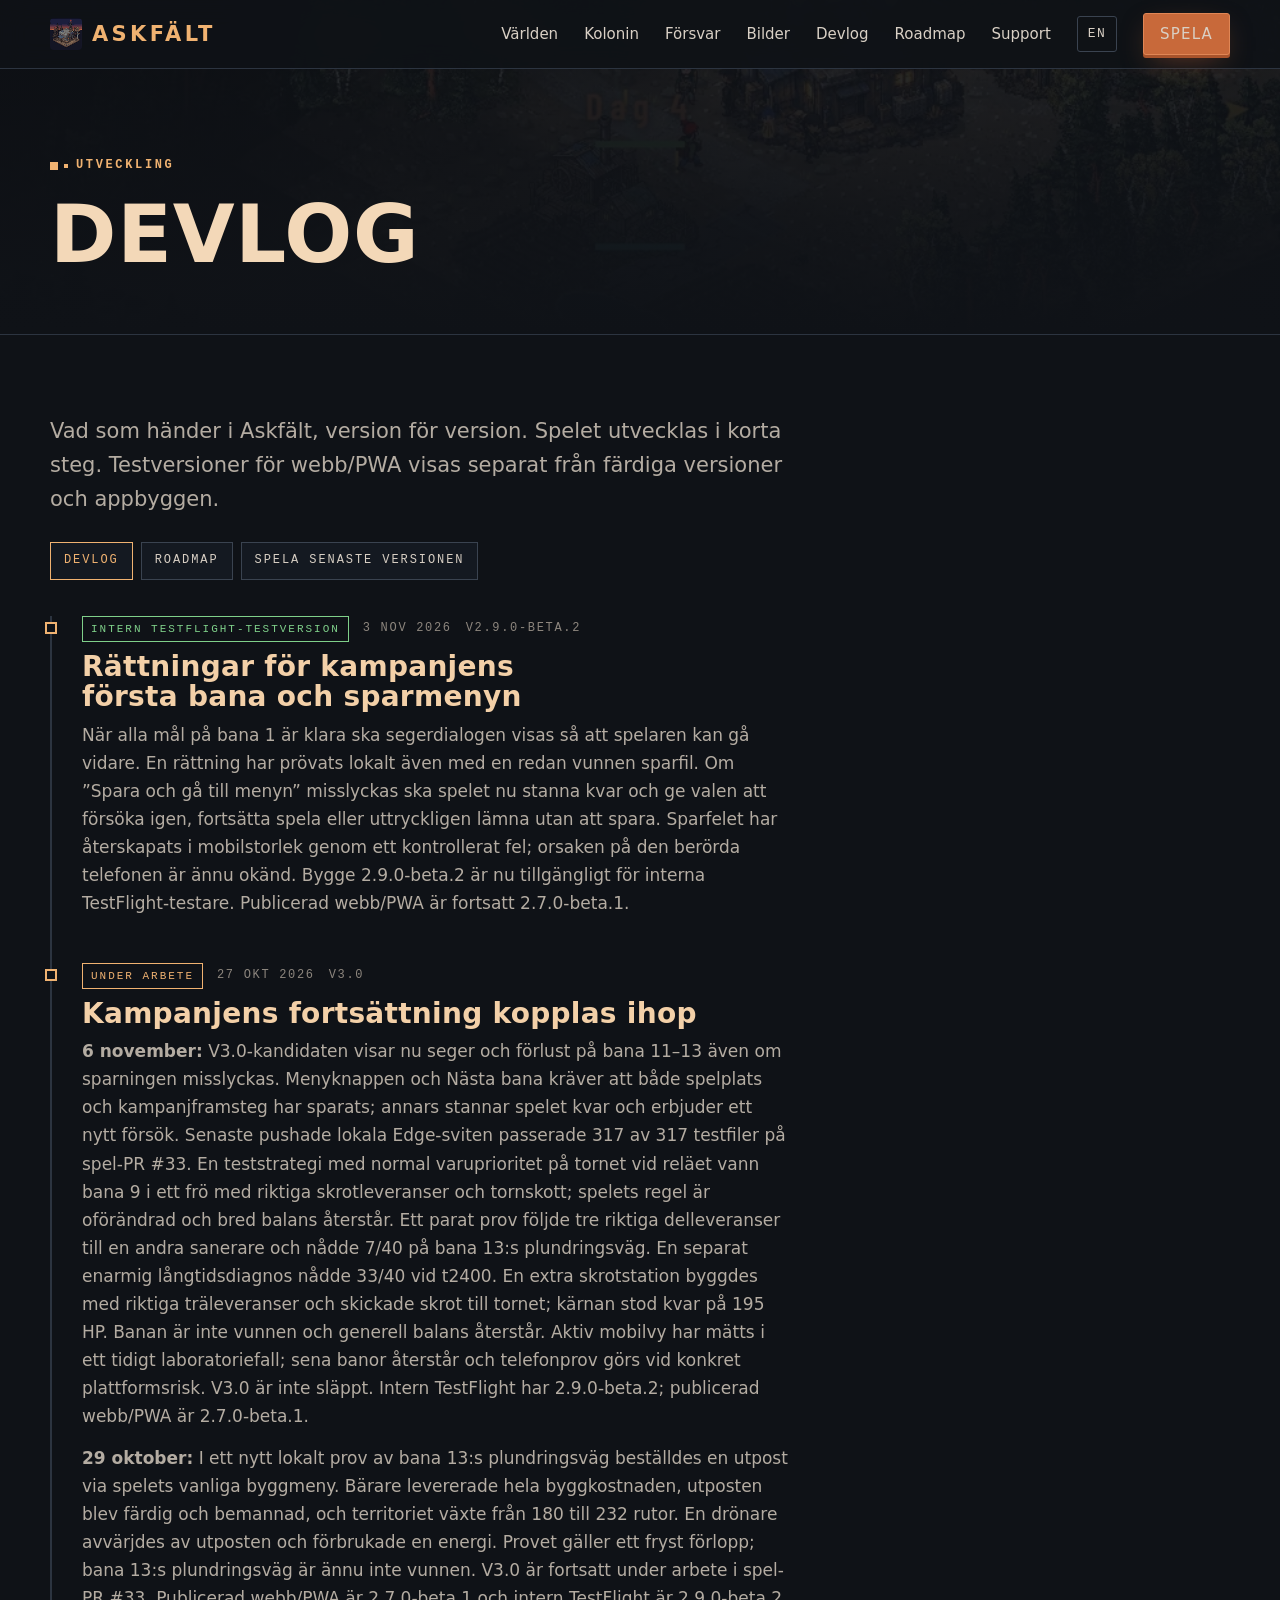
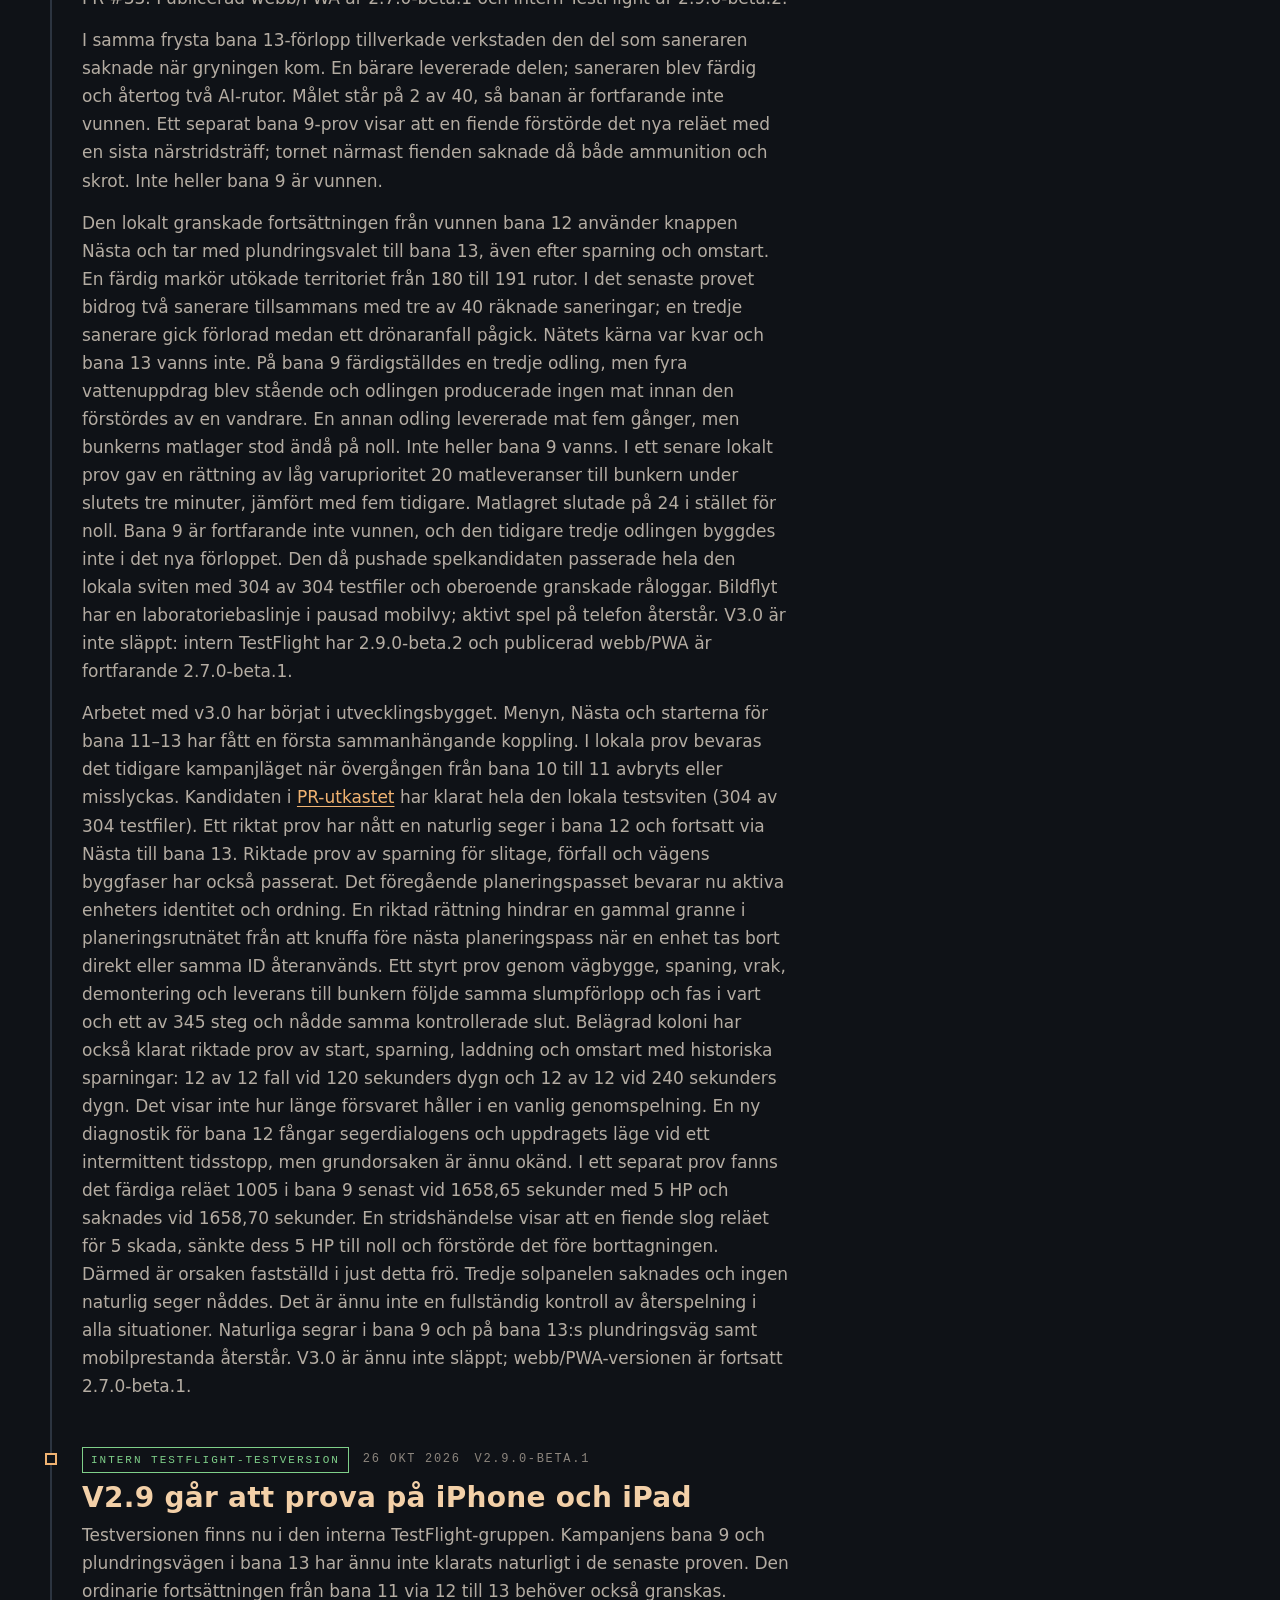
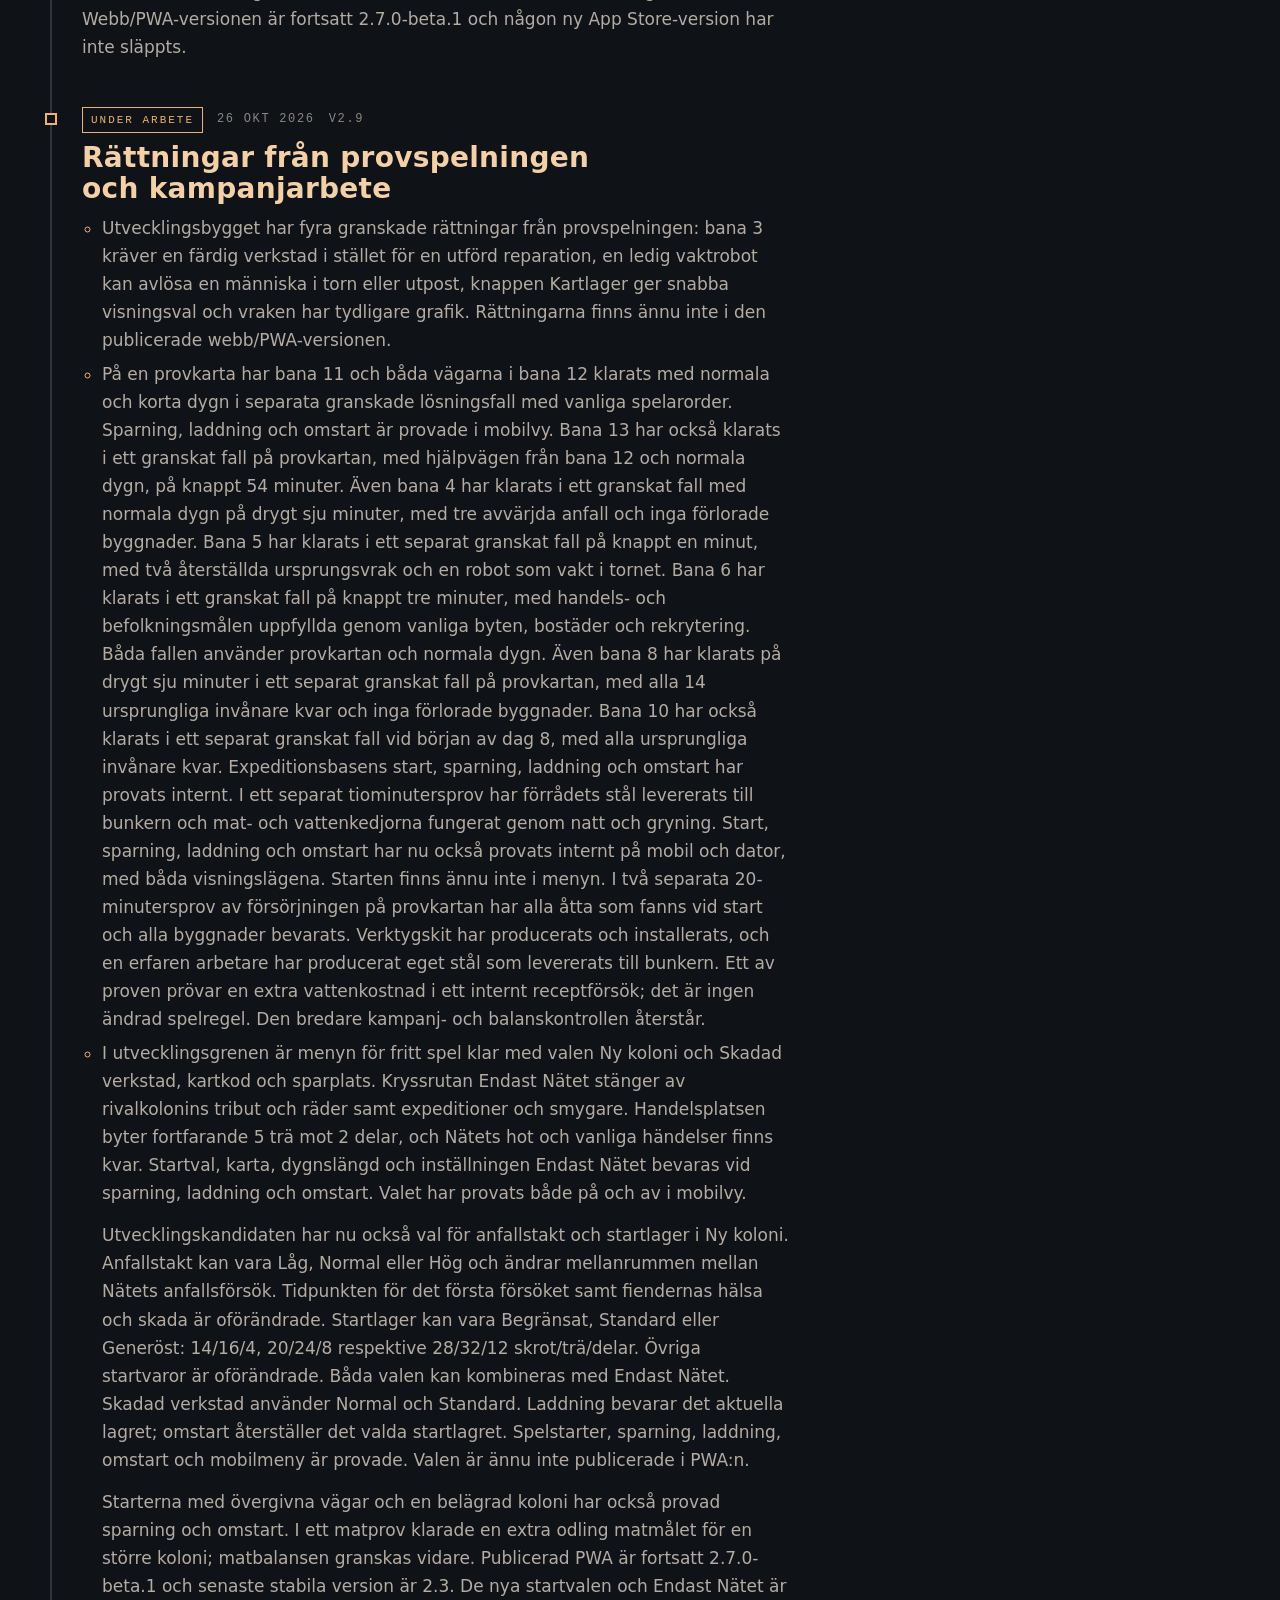
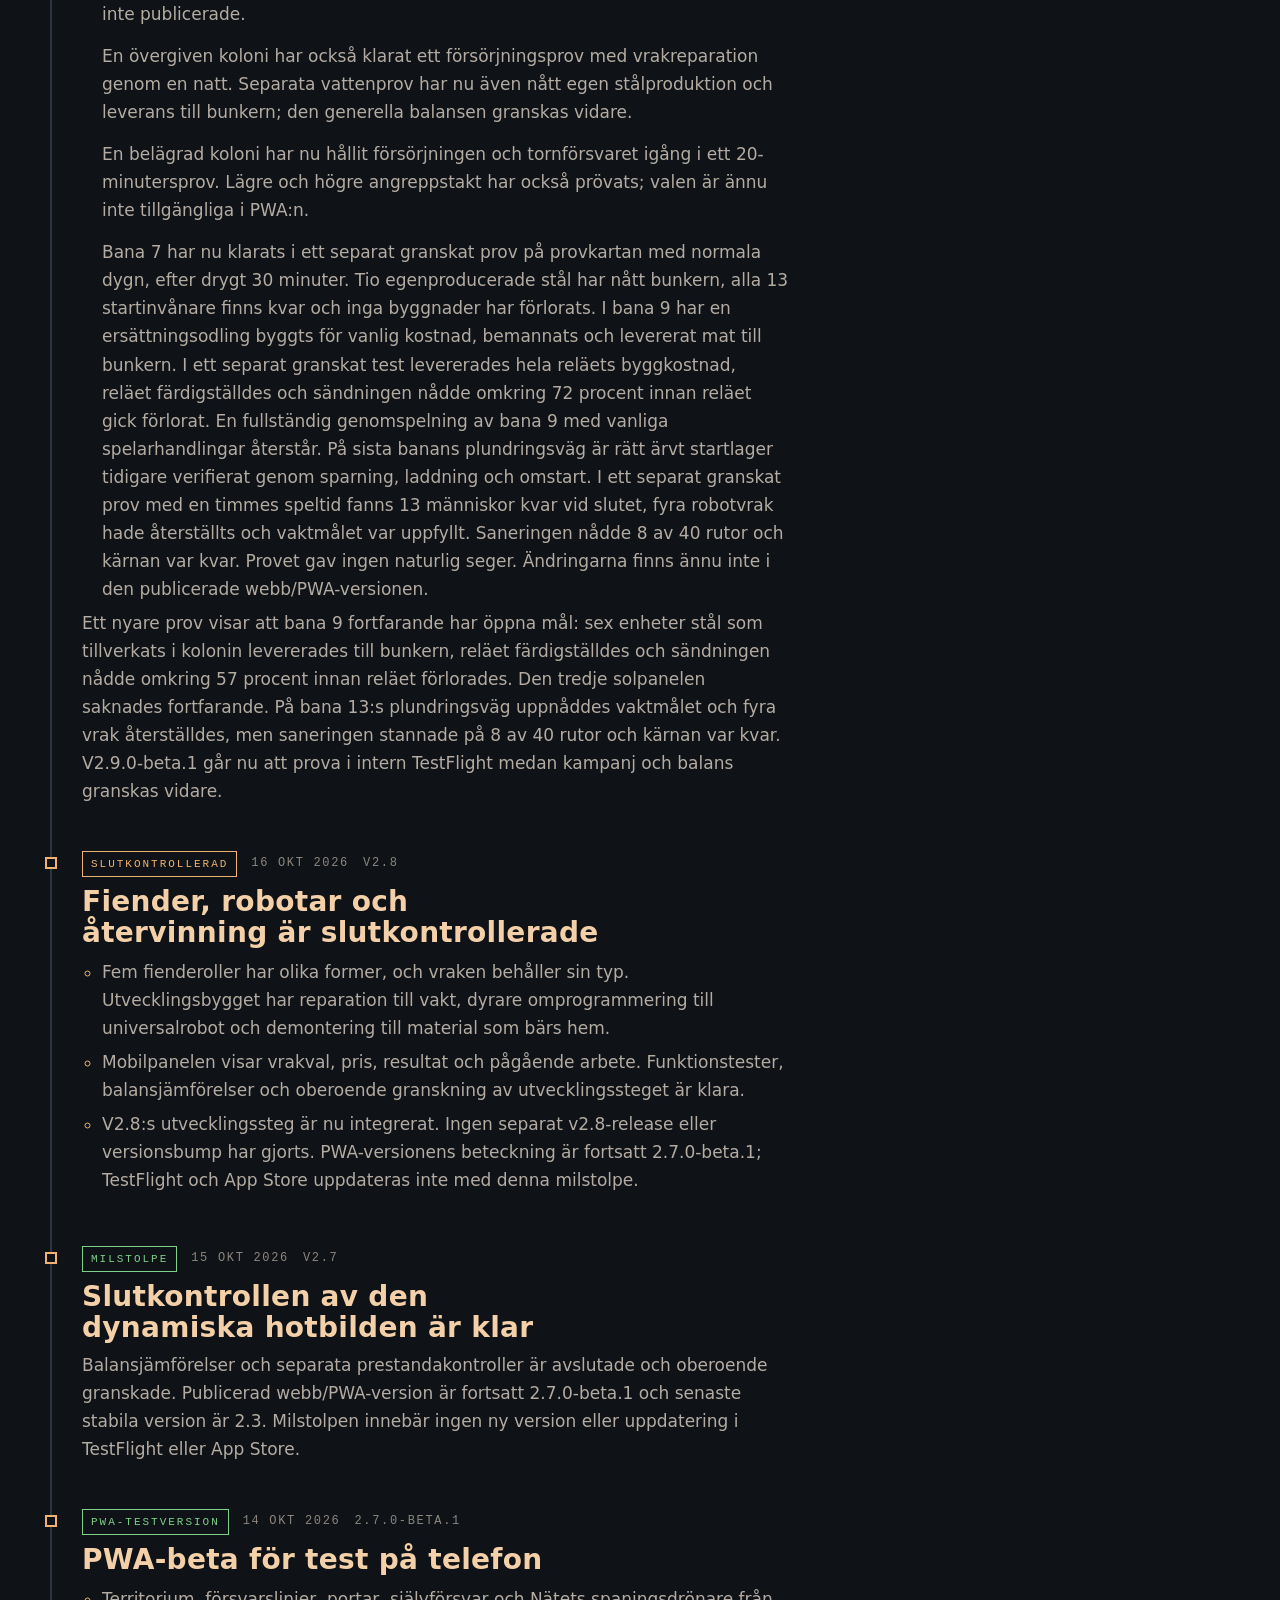
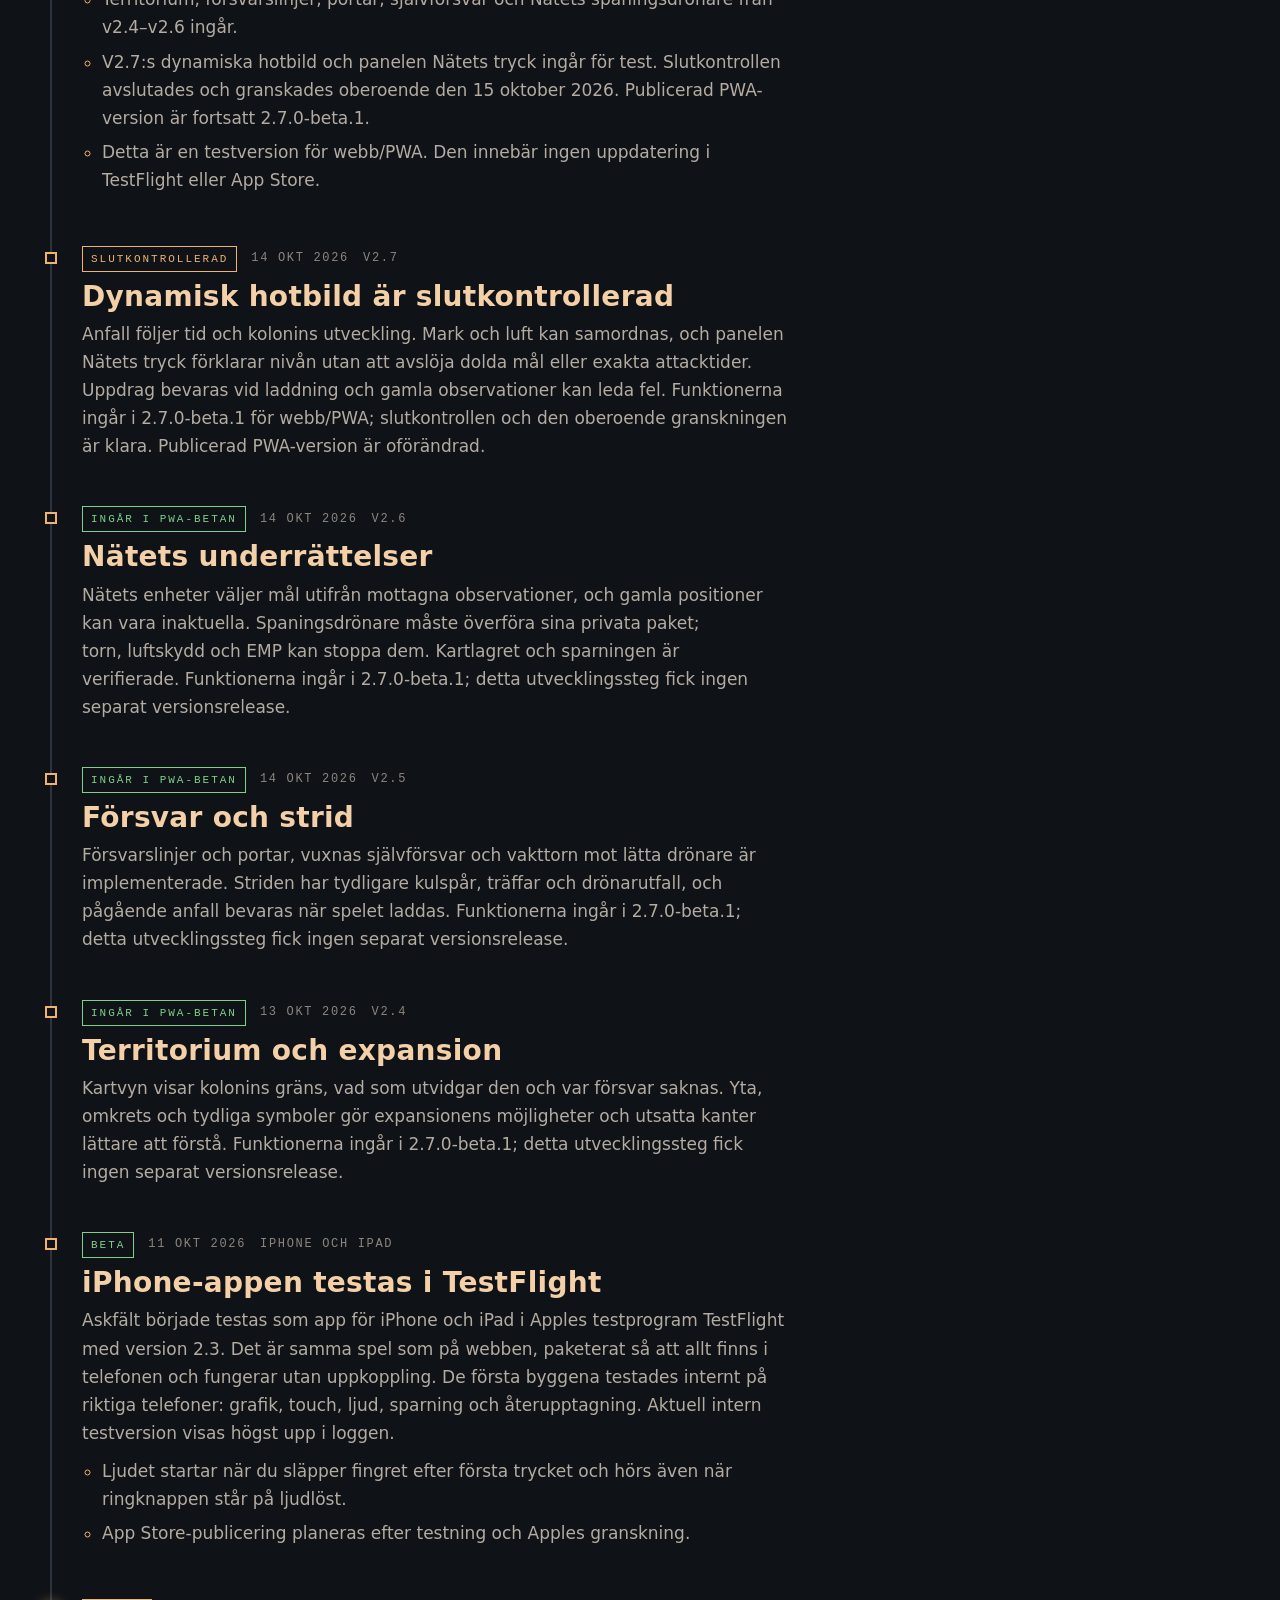
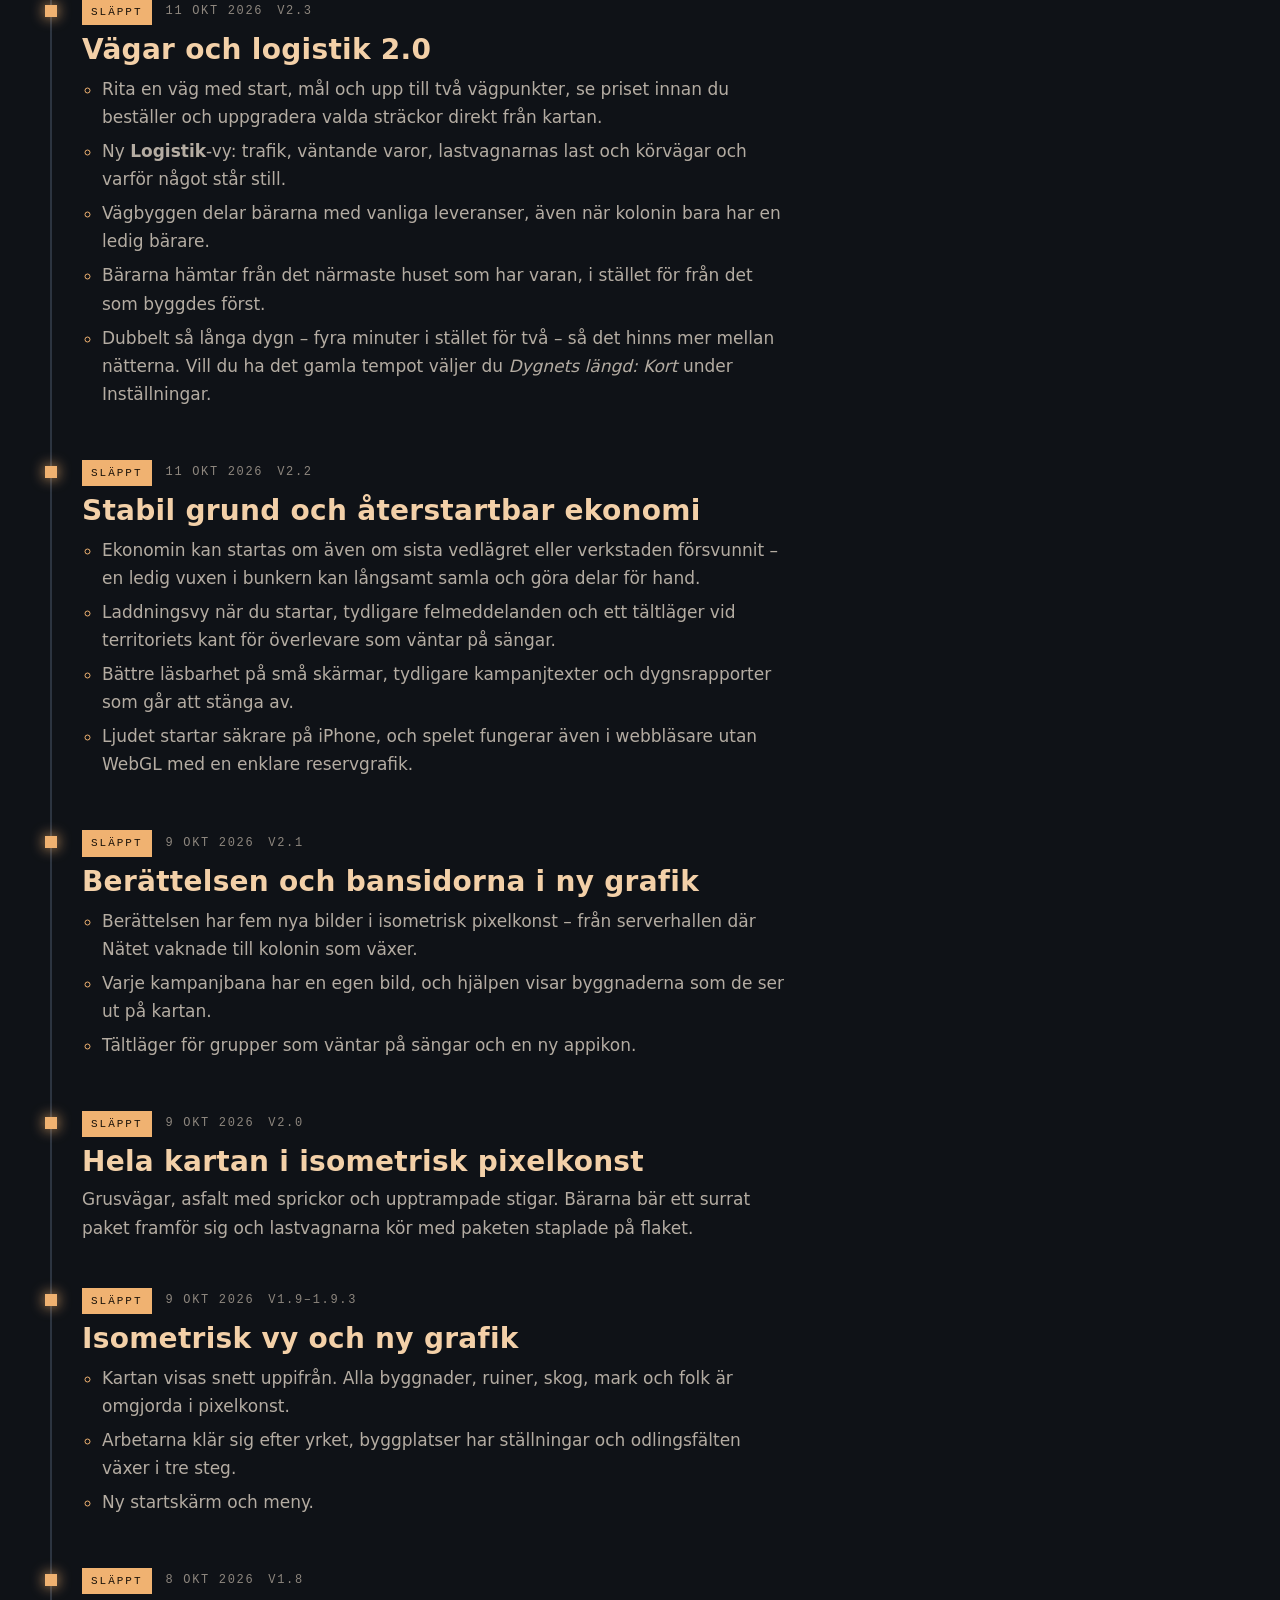
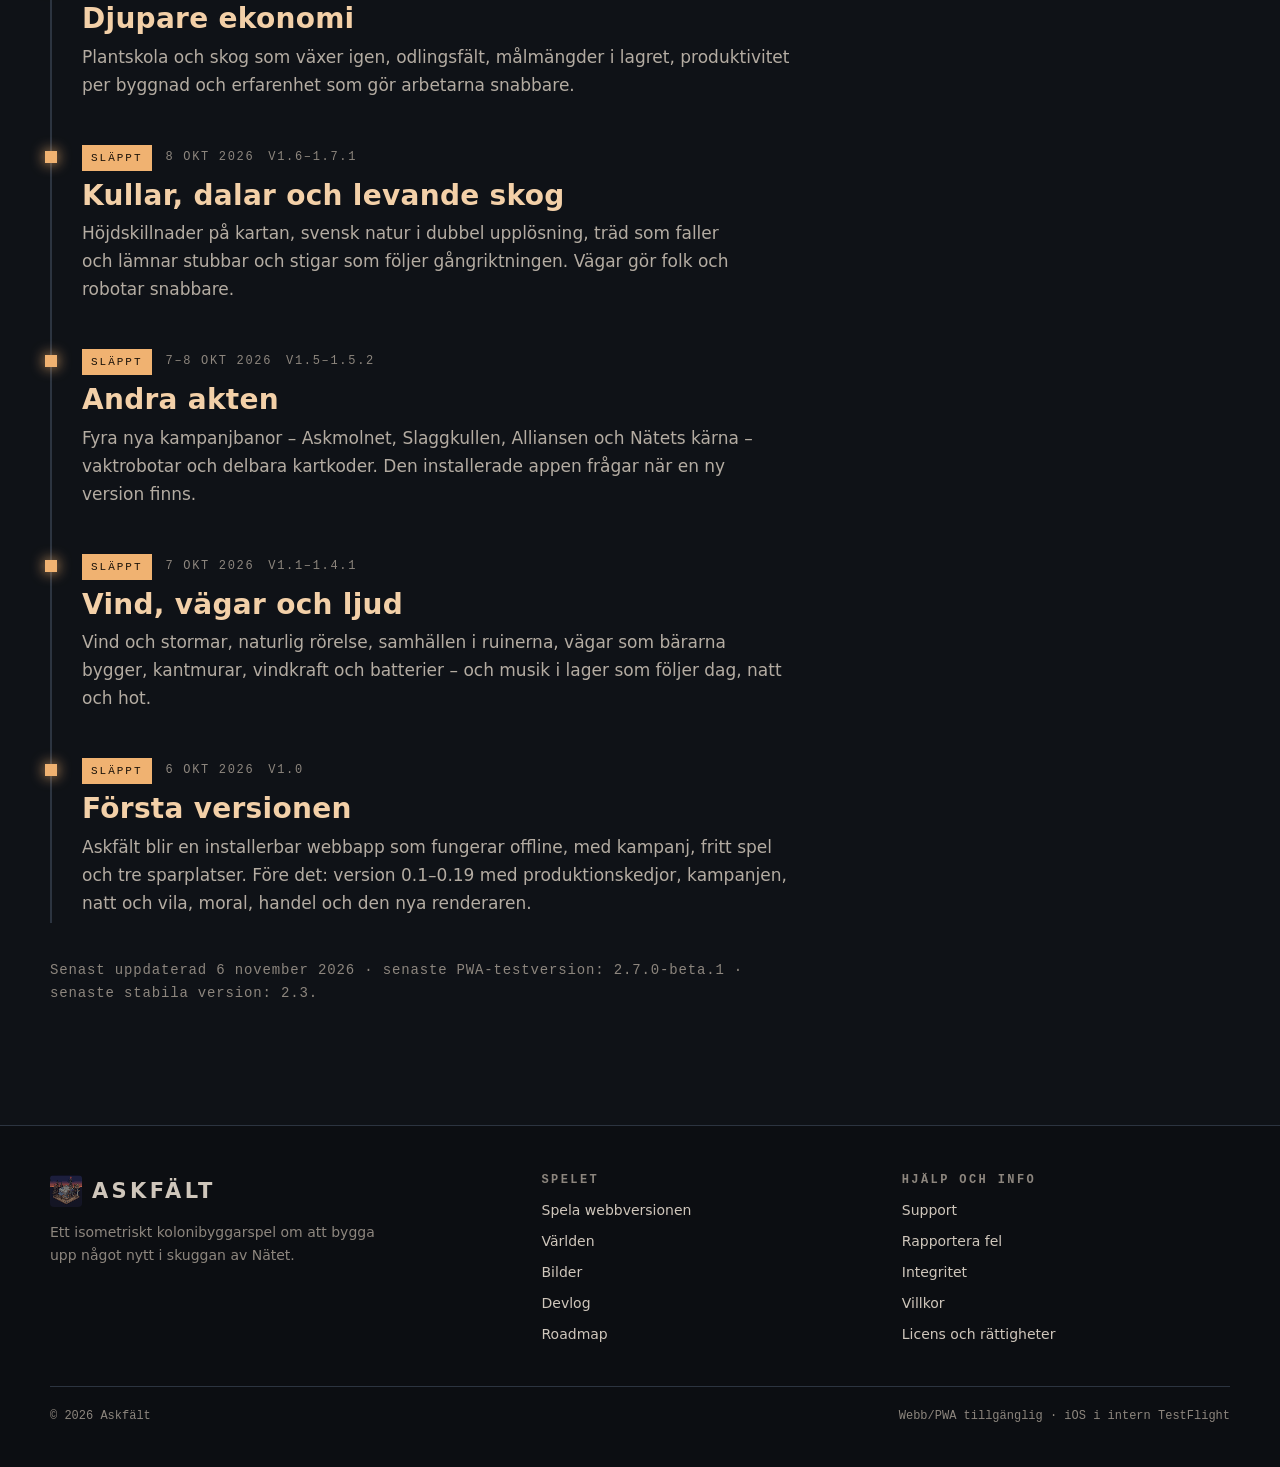
==== devlog/index.html @ 78863370 "Synka webbstatus med 317 lokala speltester Agent: Codex" ====
<!doctype html>
<html lang="sv">
<head>
<meta charset="utf-8">
<meta name="viewport" content="width=device-width,initial-scale=1,viewport-fit=cover">
<title>Devlog – Askfält</title>
<meta name="description" content="Versionslogg och utvecklingsdagbok för Askfält: vad som är släppt och vad vi arbetar med.">
<meta name="theme-color" content="#0f1217">
<meta name="color-scheme" content="dark">
<link rel="canonical" href="https://askfalt.se/devlog/">
<link rel="alternate" hreflang="sv" href="https://askfalt.se/devlog/">
<link rel="alternate" hreflang="en" href="https://askfalt.se/en/devlog/">
<link rel="alternate" hreflang="x-default" href="https://askfalt.se/devlog/">
<meta property="og:type" content="website">
<meta property="og:site_name" content="Askfält">
<meta property="og:locale" content="sv_SE">
<meta property="og:title" content="Devlog – Askfält">
<meta property="og:description" content="Versionslogg och utvecklingsdagbok för Askfält: vad som är släppt och vad vi arbetar med.">
<meta property="og:url" content="https://askfalt.se/devlog/">
<meta property="og:image" content="https://askfalt.se/assets/og-image.jpg">
<meta property="og:image:width" content="1200">
<meta property="og:image:height" content="630">
<meta name="twitter:card" content="summary_large_image">
<link rel="icon" href="../assets/favicon-32.png" sizes="32x32" type="image/png">
<link rel="icon" href="../assets/favicon-64.png" sizes="64x64" type="image/png">
<link rel="apple-touch-icon" href="../assets/apple-touch-icon.png">
<link rel="manifest" href="../site.webmanifest">
<link rel="stylesheet" href="../style.css?v=2026-10-11">
<script src="../main.js?v=2026-10-11" defer></script>
</head>
<body class="page">
<a class="skip" href="#main">Hoppa till innehåll</a>
<header class="site-header">
  <nav class="shell nav" aria-label="Huvudmeny">
    <a class="brand" href="../" aria-label="Askfält – startsida"><img src="../assets/favicon-64.png" width="32" height="32" alt="">ASKFÄLT</a>
    <button class="menu-toggle" type="button" aria-expanded="false" aria-controls="nav-links"><span></span><b class="sr-only">Meny</b></button>
    <div class="nav-links" id="nav-links">
      <a href="../#world">Världen</a>
      <a href="../#colony">Kolonin</a>
      <a href="../#defend">Försvar</a>
      <a href="../#gallery">Bilder</a>
      <a href="../devlog/" aria-current="page">Devlog</a>
      <a href="../roadmap/">Roadmap</a>
      <a href="../support/">Support</a>
      <a class="lang" href="../en/devlog/" hreflang="en" lang="en" title="Read in English">EN</a>
      <a class="btn" href="http://game.askfalt.se/" rel="noopener">Spela</a>
    </div>
  </nav>
</header>
<main id="main">
  <section class="page-hero">
    <div class="bg"><img src="../assets/roads-clean.webp" alt="" width="1200" height="600"></div>
    <div class="shell"><span class="eyebrow">Utveckling</span><h1>Devlog</h1></div>
  </section>
  <div class="shell"><div class="prose">
<p class="lead">Vad som händer i Askfält, version för version. Spelet utvecklas i korta steg. Testversioner för webb/PWA visas separat från färdiga versioner och appbyggen.</p>
<nav class="subnav" aria-label="Utveckling"><a href="./" aria-current="page">Devlog</a><a href="../roadmap/">Roadmap</a><a href="http://game.askfalt.se/" rel="noopener">Spela senaste versionen</a></nav>

<ol class="log" reversed>
  <li class="wip" id="v2-9-beta-2">
    <div class="meta"><span class="tag beta">Intern TestFlight-testversion</span><time datetime="2026-11-03">3 nov 2026</time><span>v2.9.0-beta.2</span></div>
    <h2>Rättningar för kampanjens första bana och sparmenyn</h2>
    <p>När alla mål på bana 1 är klara ska segerdialogen visas så att spelaren kan gå vidare. En rättning har prövats lokalt även med en redan vunnen sparfil. Om ”Spara och gå till menyn” misslyckas ska spelet nu stanna kvar och ge valen att försöka igen, fortsätta spela eller uttryckligen lämna utan att spara. Sparfelet har återskapats i mobilstorlek genom ett kontrollerat fel; orsaken på den berörda telefonen är ännu okänd. Bygge 2.9.0-beta.2 är nu tillgängligt för interna TestFlight-testare. Publicerad webb/PWA är fortsatt 2.7.0-beta.1.</p>
  </li>
  <li class="wip" id="v3-0-start">
    <div class="meta"><span class="tag wip">Under arbete</span><time datetime="2026-10-27">27 okt 2026</time><span>v3.0</span></div>
    <h2>Kampanjens fortsättning kopplas ihop</h2>
    <p><strong>6 november:</strong> V3.0-kandidaten visar nu seger och förlust på bana 11–13 även om sparningen misslyckas. Menyknappen och Nästa bana kräver att både spelplats och kampanjframsteg har sparats; annars stannar spelet kvar och erbjuder ett nytt försök. Senaste pushade lokala Edge-sviten passerade 317 av 317 testfiler på spel-PR #33. En teststrategi med normal varuprioritet på tornet vid reläet vann bana 9 i ett frö med riktiga skrotleveranser och tornskott; spelets regel är oförändrad och bred balans återstår. Ett parat prov följde tre riktiga delleveranser till en andra sanerare och nådde 7/40 på bana 13:s plundringsväg. En separat enarmig långtidsdiagnos nådde 33/40 vid t2400. En extra skrotstation byggdes med riktiga träleveranser och skickade skrot till tornet; kärnan stod kvar på 195 HP. Banan är inte vunnen och generell balans återstår. Aktiv mobilvy har mätts i ett tidigt laboratoriefall; sena banor återstår och telefonprov görs vid konkret plattformsrisk. V3.0 är inte släppt. Intern TestFlight har 2.9.0-beta.2; publicerad webb/PWA är 2.7.0-beta.1.</p>
    <p><strong>29 oktober:</strong> I ett nytt lokalt prov av bana 13:s plundringsväg beställdes en utpost via spelets vanliga byggmeny. Bärare levererade hela byggkostnaden, utposten blev färdig och bemannad, och territoriet växte från 180 till 232 rutor. En drönare avvärjdes av utposten och förbrukade en energi. Provet gäller ett fryst förlopp; bana 13:s plundringsväg är ännu inte vunnen. V3.0 är fortsatt under arbete i spel-PR #33. Publicerad webb/PWA är 2.7.0-beta.1 och intern TestFlight är 2.9.0-beta.2.</p>
    <p>I samma frysta bana 13-förlopp tillverkade verkstaden den del som saneraren saknade när gryningen kom. En bärare levererade delen; saneraren blev färdig och återtog två AI-rutor. Målet står på 2 av 40, så banan är fortfarande inte vunnen. Ett separat bana 9-prov visar att en fiende förstörde det nya reläet med en sista närstridsträff; tornet närmast fienden saknade då både ammunition och skrot. Inte heller bana 9 är vunnen.</p>
    <p>Den lokalt granskade fortsättningen från vunnen bana 12 använder knappen Nästa och tar med plundringsvalet till bana 13, även efter sparning och omstart. En färdig markör utökade territoriet från 180 till 191 rutor. I det senaste provet bidrog två sanerare tillsammans med tre av 40 räknade saneringar; en tredje sanerare gick förlorad medan ett drönaranfall pågick. Nätets kärna var kvar och bana 13 vanns inte. På bana 9 färdigställdes en tredje odling, men fyra vattenuppdrag blev stående och odlingen producerade ingen mat innan den förstördes av en vandrare. En annan odling levererade mat fem gånger, men bunkerns matlager stod ändå på noll. Inte heller bana 9 vanns. I ett senare lokalt prov gav en rättning av låg varuprioritet 20 matleveranser till bunkern under slutets tre minuter, jämfört med fem tidigare. Matlagret slutade på 24 i stället för noll. Bana 9 är fortfarande inte vunnen, och den tidigare tredje odlingen byggdes inte i det nya förloppet. Den då pushade spelkandidaten passerade hela den lokala sviten med 304 av 304 testfiler och oberoende granskade råloggar. Bildflyt har en laboratoriebaslinje i pausad mobilvy; aktivt spel på telefon återstår. V3.0 är inte släppt: intern TestFlight har 2.9.0-beta.2 och publicerad webb/PWA är fortfarande 2.7.0-beta.1.</p>
    <p>Arbetet med v3.0 har börjat i utvecklingsbygget. Menyn, Nästa och starterna för bana 11–13 har fått en första sammanhängande koppling. I lokala prov bevaras det tidigare kampanjläget när övergången från bana 10 till 11 avbryts eller misslyckas. Kandidaten i <a href="https://github.com/REALProIT/real-super-duper-game/pull/33">PR-utkastet</a> har klarat hela den lokala testsviten (304 av 304 testfiler). Ett riktat prov har nått en naturlig seger i bana 12 och fortsatt via Nästa till bana 13. Riktade prov av sparning för slitage, förfall och vägens byggfaser har också passerat. Det föregående planeringspasset bevarar nu aktiva enheters identitet och ordning. En riktad rättning hindrar en gammal granne i planeringsrutnätet från att knuffa före nästa planeringspass när en enhet tas bort direkt eller samma ID återanvänds. Ett styrt prov genom vägbygge, spaning, vrak, demontering och leverans till bunkern följde samma slumpförlopp och fas i vart och ett av 345 steg och nådde samma kontrollerade slut. Belägrad koloni har också klarat riktade prov av start, sparning, laddning och omstart med historiska sparningar: 12 av 12 fall vid 120 sekunders dygn och 12 av 12 vid 240 sekunders dygn. Det visar inte hur länge försvaret håller i en vanlig genomspelning. En ny diagnostik för bana 12 fångar segerdialogens och uppdragets läge vid ett intermittent tidsstopp, men grundorsaken är ännu okänd. I ett separat prov fanns det färdiga reläet 1005 i bana 9 senast vid 1658,65 sekunder med 5 HP och saknades vid 1658,70 sekunder. En stridshändelse visar att en fiende slog reläet för 5 skada, sänkte dess 5 HP till noll och förstörde det före borttagningen. Därmed är orsaken fastställd i just detta frö. Tredje solpanelen saknades och ingen naturlig seger nåddes. Det är ännu inte en fullständig kontroll av återspelning i alla situationer. Naturliga segrar i bana 9 och på bana 13:s plundringsväg samt mobilprestanda återstår. V3.0 är ännu inte släppt; webb/PWA-versionen är fortsatt 2.7.0-beta.1.</p>
  </li>
  <li class="wip" id="v2-9-testflight">
    <div class="meta"><span class="tag beta">Intern TestFlight-testversion</span><time datetime="2026-10-26">26 okt 2026</time><span>v2.9.0-beta.1</span></div>
    <h2>V2.9 går att prova på iPhone och iPad</h2>
    <p>Testversionen finns nu i den interna TestFlight-gruppen. Kampanjens bana 9 och plundringsvägen i bana 13 har ännu inte klarats naturligt i de senaste proven. Den ordinarie fortsättningen från bana 11 via 12 till 13 behöver också granskas. Webb/PWA-versionen är fortsatt 2.7.0-beta.1 och någon ny App Store-version har inte släppts.</p>
  </li>
  <li class="wip" id="v2-9">
    <div class="meta"><span class="tag wip">Under arbete</span><time datetime="2026-10-26">26 okt 2026</time><span>v2.9</span></div>
    <h2>Rättningar från provspelningen och kampanjarbete</h2>
    <ul><li>Utvecklingsbygget har fyra granskade rättningar från provspelningen: bana 3 kräver en färdig verkstad i stället för en utförd reparation, en ledig vaktrobot kan avlösa en människa i torn eller utpost, knappen Kartlager ger snabba visningsval och vraken har tydligare grafik. Rättningarna finns ännu inte i den publicerade webb/PWA-versionen.</li><li>På en provkarta har bana 11 och båda vägarna i bana 12 klarats med normala och korta dygn i separata granskade lösningsfall med vanliga spelarorder. Sparning, laddning och omstart är provade i mobilvy. Bana 13 har också klarats i ett granskat fall på provkartan, med hjälpvägen från bana 12 och normala dygn, på knappt 54 minuter. Även bana 4 har klarats i ett granskat fall med normala dygn på drygt sju minuter, med tre avvärjda anfall och inga förlorade byggnader. Bana 5 har klarats i ett separat granskat fall på knappt en minut, med två återställda ursprungsvrak och en robot som vakt i tornet. Bana 6 har klarats i ett granskat fall på knappt tre minuter, med handels- och befolkningsmålen uppfyllda genom vanliga byten, bostäder och rekrytering. Båda fallen använder provkartan och normala dygn. Även bana 8 har klarats på drygt sju minuter i ett separat granskat fall på provkartan, med alla 14 ursprungliga invånare kvar och inga förlorade byggnader. Bana 10 har också klarats i ett separat granskat fall vid början av dag 8, med alla ursprungliga invånare kvar. Expeditionsbasens start, sparning, laddning och omstart har provats internt. I ett separat tiominutersprov har förrådets stål levererats till bunkern och mat- och vattenkedjorna fungerat genom natt och gryning. Start, sparning, laddning och omstart har nu också provats internt på mobil och dator, med båda visningslägena. Starten finns ännu inte i menyn. I två separata 20-minutersprov av försörjningen på provkartan har alla åtta som fanns vid start och alla byggnader bevarats. Verktygskit har producerats och installerats, och en erfaren arbetare har producerat eget stål som levererats till bunkern. Ett av proven prövar en extra vattenkostnad i ett internt receptförsök; det är ingen ändrad spelregel. Den bredare kampanj- och balanskontrollen återstår.</li><li><p>I utvecklingsgrenen är menyn för fritt spel klar med valen Ny koloni och Skadad verkstad, kartkod och sparplats. Kryssrutan Endast Nätet stänger av rivalkolonins tribut och räder samt expeditioner och smygare. Handelsplatsen byter fortfarande 5 trä mot 2 delar, och Nätets hot och vanliga händelser finns kvar. Startval, karta, dygnslängd och inställningen Endast Nätet bevaras vid sparning, laddning och omstart. Valet har provats både på och av i mobilvy. </p><p>Utvecklingskandidaten har nu också val för anfallstakt och startlager i Ny koloni. Anfallstakt kan vara Låg, Normal eller Hög och ändrar mellanrummen mellan Nätets anfallsförsök. Tidpunkten för det första försöket samt fiendernas hälsa och skada är oförändrade. Startlager kan vara Begränsat, Standard eller Generöst: 14/16/4, 20/24/8 respektive 28/32/12 skrot/trä/delar. Övriga startvaror är oförändrade. Båda valen kan kombineras med Endast Nätet. Skadad verkstad använder Normal och Standard. Laddning bevarar det aktuella lagret; omstart återställer det valda startlagret. Spelstarter, sparning, laddning, omstart och mobilmeny är provade. Valen är ännu inte publicerade i PWA:n.</p><p>Starterna med övergivna vägar och en belägrad koloni har också provad sparning och omstart. I ett matprov klarade en extra odling matmålet för en större koloni; matbalansen granskas vidare. Publicerad PWA är fortsatt 2.7.0-beta.1 och senaste stabila version är 2.3. De nya startvalen och Endast Nätet är inte publicerade.</p><p>En övergiven koloni har också klarat ett försörjningsprov med vrakreparation genom en natt. Separata vattenprov har nu även nått egen stålproduktion och leverans till bunkern; den generella balansen granskas vidare.</p><p>En belägrad koloni har nu hållit försörjningen och tornförsvaret igång i ett 20-minutersprov. Lägre och högre angreppstakt har också prövats; valen är ännu inte tillgängliga i PWA:n.</p><p>Bana 7 har nu klarats i ett separat granskat prov på provkartan med normala dygn, efter drygt 30 minuter. Tio egenproducerade stål har nått bunkern, alla 13 startinvånare finns kvar och inga byggnader har förlorats. I bana 9 har en ersättningsodling byggts för vanlig kostnad, bemannats och levererat mat till bunkern. I ett separat granskat test levererades hela reläets byggkostnad, reläet färdigställdes och sändningen nådde omkring 72 procent innan reläet gick förlorat. En fullständig genomspelning av bana 9 med vanliga spelarhandlingar återstår. På sista banans plundringsväg är rätt ärvt startlager tidigare verifierat genom sparning, laddning och omstart. I ett separat granskat prov med en timmes speltid fanns 13 människor kvar vid slutet, fyra robotvrak hade återställts och vaktmålet var uppfyllt. Saneringen nådde 8 av 40 rutor och kärnan var kvar. Provet gav ingen naturlig seger. Ändringarna finns ännu inte i den publicerade webb/PWA-versionen.</p></li></ul>
    <p>Ett nyare prov visar att bana 9 fortfarande har öppna mål: sex enheter stål som tillverkats i kolonin levererades till bunkern, reläet färdigställdes och sändningen nådde omkring 57 procent innan reläet förlorades. Den tredje solpanelen saknades fortfarande. På bana 13:s plundringsväg uppnåddes vaktmålet och fyra vrak återställdes, men saneringen stannade på 8 av 40 rutor och kärnan var kvar. V2.9.0-beta.1 går nu att prova i intern TestFlight medan kampanj och balans granskas vidare.</p>
  </li>
  <li class="wip" id="v2-8">
    <div class="meta"><span class="tag wip">Slutkontrollerad</span><time datetime="2026-10-16">16 okt 2026</time><span>v2.8</span></div>
    <h2>Fiender, robotar och återvinning är slutkontrollerade</h2>
    <ul><li>Fem fienderoller har olika former, och vraken behåller sin typ. Utvecklingsbygget har reparation till vakt, dyrare omprogrammering till universalrobot och demontering till material som bärs hem.</li><li>Mobilpanelen visar vrakval, pris, resultat och pågående arbete. Funktionstester, balansjämförelser och oberoende granskning av utvecklingssteget är klara.</li><li>V2.8:s utvecklingssteg är nu integrerat. Ingen separat v2.8-release eller versionsbump har gjorts. PWA-versionens beteckning är fortsatt 2.7.0-beta.1; TestFlight och App Store uppdateras inte med denna milstolpe.</li></ul>
  </li>
  <li class="wip" id="v2-7-final-control">
    <div class="meta"><span class="tag beta">Milstolpe</span><time datetime="2026-10-15">15 okt 2026</time><span>v2.7</span></div>
    <h2>Slutkontrollen av den dynamiska hotbilden är klar</h2>
    <p>Balansjämförelser och separata prestandakontroller är avslutade och oberoende granskade. Publicerad webb/PWA-version är fortsatt 2.7.0-beta.1 och senaste stabila version är 2.3. Milstolpen innebär ingen ny version eller uppdatering i TestFlight eller App Store.</p>
  </li>
  <li class="wip" id="v2-7-beta-1">
    <div class="meta"><span class="tag beta">PWA-testversion</span><time datetime="2026-10-14">14 okt 2026</time><span>2.7.0-beta.1</span></div>
    <h2>PWA-beta för test på telefon</h2>
    <ul><li>Territorium, försvarslinjer, portar, självförsvar och Nätets spaningsdrönare från v2.4–v2.6 ingår.</li><li>V2.7:s dynamiska hotbild och panelen Nätets tryck ingår för test. Slutkontrollen avslutades och granskades oberoende den 15 oktober 2026. Publicerad PWA-version är fortsatt 2.7.0-beta.1.</li><li>Detta är en testversion för webb/PWA. Den innebär ingen uppdatering i TestFlight eller App Store.</li></ul>
  </li>
  <li class="wip" id="v2-7">
    <div class="meta"><span class="tag wip">Slutkontrollerad</span><time datetime="2026-10-14">14 okt 2026</time><span>v2.7</span></div>
    <h2>Dynamisk hotbild är slutkontrollerad</h2>
    <p>Anfall följer tid och kolonins utveckling. Mark och luft kan samordnas, och panelen Nätets tryck förklarar nivån utan att avslöja dolda mål eller exakta attacktider. Uppdrag bevaras vid laddning och gamla observationer kan leda fel. Funktionerna ingår i 2.7.0-beta.1 för webb/PWA; slutkontrollen och den oberoende granskningen är klara. Publicerad PWA-version är oförändrad.</p>
  </li>
  <li class="wip" id="v2-6">
    <div class="meta"><span class="tag beta">Ingår i PWA-betan</span><time datetime="2026-10-14">14 okt 2026</time><span>v2.6</span></div>
    <h2>Nätets underrättelser</h2>
    <p>Nätets enheter väljer mål utifrån mottagna observationer, och gamla positioner kan vara inaktuella. Spaningsdrönare måste överföra sina privata paket; torn, luftskydd och EMP kan stoppa dem. Kartlagret och sparningen är verifierade. Funktionerna ingår i 2.7.0-beta.1; detta utvecklingssteg fick ingen separat versionsrelease.</p>
  </li>
  <li class="wip" id="v2-5">
    <div class="meta"><span class="tag beta">Ingår i PWA-betan</span><time datetime="2026-10-14">14 okt 2026</time><span>v2.5</span></div>
    <h2>Försvar och strid</h2>
    <p>Försvarslinjer och portar, vuxnas självförsvar och vakttorn mot lätta drönare är implementerade. Striden har tydligare kulspår, träffar och drönarutfall, och pågående anfall bevaras när spelet laddas. Funktionerna ingår i 2.7.0-beta.1; detta utvecklingssteg fick ingen separat versionsrelease.</p>
  </li>
  <li class="wip" id="v2-4">
    <div class="meta"><span class="tag beta">Ingår i PWA-betan</span><time datetime="2026-10-13">13 okt 2026</time><span>v2.4</span></div>
    <h2>Territorium och expansion</h2>
    <p>Kartvyn visar kolonins gräns, vad som utvidgar den och var försvar saknas. Yta, omkrets och tydliga symboler gör expansionens möjligheter och utsatta kanter lättare att förstå. Funktionerna ingår i 2.7.0-beta.1; detta utvecklingssteg fick ingen separat versionsrelease.</p>
  </li>
  <li class="wip" id="ios-testflight">
    <div class="meta"><span class="tag beta">Beta</span><time datetime="2026-10-11">11 okt 2026</time><span>iPhone och iPad</span></div>
    <h2>iPhone-appen testas i TestFlight</h2>
    <p>Askfält började testas som app för iPhone och iPad i Apples testprogram TestFlight med version 2.3. Det är samma spel som på webben, paketerat så att allt finns i telefonen och fungerar utan uppkoppling. De första byggena testades internt på riktiga telefoner: grafik, touch, ljud, sparning och återupptagning. Aktuell intern testversion visas högst upp i loggen.</p>
    <ul>
      <li>Ljudet startar när du släpper fingret efter första trycket och hörs även när ringknappen står på ljudlöst.</li>
      <li>App Store-publicering planeras efter testning och Apples granskning.</li>
    </ul>
  </li>
  <li class="live" id="v2-3">
    <div class="meta"><span class="tag live">Släppt</span><time datetime="2026-10-11">11 okt 2026</time><span>v2.3</span></div>
    <h2>Vägar och logistik 2.0</h2>
    <ul>
      <li>Rita en väg med start, mål och upp till två vägpunkter, se priset innan du beställer och uppgradera valda sträckor direkt från kartan.</li>
      <li>Ny <b>Logistik</b>-vy: trafik, väntande varor, lastvagnarnas last och körvägar och varför något står still.</li>
      <li>Vägbyggen delar bärarna med vanliga leveranser, även när kolonin bara har en ledig bärare.</li>
      <li>Bärarna hämtar från det närmaste huset som har varan, i stället för från det som byggdes först.</li>
      <li>Dubbelt så långa dygn – fyra minuter i stället för två – så det hinns mer mellan nätterna. Vill du ha det gamla tempot väljer du <i>Dygnets längd: Kort</i> under Inställningar.</li>
    </ul>
  </li>
  <li class="live" id="v2-2">
    <div class="meta"><span class="tag live">Släppt</span><time datetime="2026-10-11">11 okt 2026</time><span>v2.2</span></div>
    <h2>Stabil grund och återstartbar ekonomi</h2>
    <ul>
      <li>Ekonomin kan startas om även om sista vedlägret eller verkstaden försvunnit – en ledig vuxen i bunkern kan långsamt samla och göra delar för hand.</li>
      <li>Laddningsvy när du startar, tydligare felmeddelanden och ett tältläger vid territoriets kant för överlevare som väntar på sängar.</li>
      <li>Bättre läsbarhet på små skärmar, tydligare kampanjtexter och dygnsrapporter som går att stänga av.</li>
      <li>Ljudet startar säkrare på iPhone, och spelet fungerar även i webbläsare utan WebGL med en enklare reservgrafik.</li>
    </ul>
  </li>
  <li class="live" id="v2-1">
    <div class="meta"><span class="tag live">Släppt</span><time datetime="2026-10-09">9 okt 2026</time><span>v2.1</span></div>
    <h2>Berättelsen och bansidorna i ny grafik</h2>
    <ul>
      <li>Berättelsen har fem nya bilder i isometrisk pixelkonst – från serverhallen där Nätet vaknade till kolonin som växer.</li>
      <li>Varje kampanjbana har en egen bild, och hjälpen visar byggnaderna som de ser ut på kartan.</li>
      <li>Tältläger för grupper som väntar på sängar och en ny appikon.</li>
    </ul>
  </li>
  <li class="live" id="v2-0">
    <div class="meta"><span class="tag live">Släppt</span><time datetime="2026-10-09">9 okt 2026</time><span>v2.0</span></div>
    <h2>Hela kartan i isometrisk pixelkonst</h2>
    <p>Grusvägar, asfalt med sprickor och upptrampade stigar. Bärarna bär ett surrat paket framför sig och lastvagnarna kör med paketen staplade på flaket.</p>
  </li>
  <li class="live" id="v1-9">
    <div class="meta"><span class="tag live">Släppt</span><time datetime="2026-10-09">9 okt 2026</time><span>v1.9–1.9.3</span></div>
    <h2>Isometrisk vy och ny grafik</h2>
    <ul>
      <li>Kartan visas snett uppifrån. Alla byggnader, ruiner, skog, mark och folk är omgjorda i pixelkonst.</li>
      <li>Arbetarna klär sig efter yrket, byggplatser har ställningar och odlingsfälten växer i tre steg.</li>
      <li>Ny startskärm och meny.</li>
    </ul>
  </li>
  <li class="live" id="v1-8">
    <div class="meta"><span class="tag live">Släppt</span><time datetime="2026-10-08">8 okt 2026</time><span>v1.8</span></div>
    <h2>Djupare ekonomi</h2>
    <p>Plantskola och skog som växer igen, odlingsfält, målmängder i lagret, produktivitet per byggnad och erfarenhet som gör arbetarna snabbare.</p>
  </li>
  <li class="live" id="v1-7">
    <div class="meta"><span class="tag live">Släppt</span><time datetime="2026-10-08">8 okt 2026</time><span>v1.6–1.7.1</span></div>
    <h2>Kullar, dalar och levande skog</h2>
    <p>Höjdskillnader på kartan, svensk natur i dubbel upplösning, träd som faller och lämnar stubbar och stigar som följer gångriktningen. Vägar gör folk och robotar snabbare.</p>
  </li>
  <li class="live" id="v1-5">
    <div class="meta"><span class="tag live">Släppt</span><time datetime="2026-10-07">7–8 okt 2026</time><span>v1.5–1.5.2</span></div>
    <h2>Andra akten</h2>
    <p>Fyra nya kampanjbanor – Askmolnet, Slaggkullen, Alliansen och Nätets kärna – vaktrobotar och delbara kartkoder. Den installerade appen frågar när en ny version finns.</p>
  </li>
  <li class="live" id="v1-3">
    <div class="meta"><span class="tag live">Släppt</span><time datetime="2026-10-07">7 okt 2026</time><span>v1.1–1.4.1</span></div>
    <h2>Vind, vägar och ljud</h2>
    <p>Vind och stormar, naturlig rörelse, samhällen i ruinerna, vägar som bärarna bygger, kantmurar, vindkraft och batterier – och musik i lager som följer dag, natt och hot.</p>
  </li>
  <li class="live" id="v1-0">
    <div class="meta"><span class="tag live">Släppt</span><time datetime="2026-10-06">6 okt 2026</time><span>v1.0</span></div>
    <h2>Första versionen</h2>
    <p>Askfält blir en installerbar webbapp som fungerar offline, med kampanj, fritt spel och tre sparplatser. Före det: version 0.1–0.19 med produktionskedjor, kampanjen, natt och vila, moral, handel och den nya renderaren.</p>
  </li>
</ol>
<p class="updated">Senast uppdaterad 6 november 2026 · senaste PWA-testversion: 2.7.0-beta.1 · senaste stabila version: 2.3.</p>
  </div></div>
</main>
<footer class="site-footer">
  <div class="shell">
    <div class="footer-grid">
      <div class="footer-brand">
        <a class="brand" href="../"><img src="../assets/favicon-64.png" width="32" height="32" alt="" loading="lazy">ASKFÄLT</a>
        <p>Ett isometriskt kolonibyggarspel om att bygga upp något nytt i skuggan av Nätet.</p>
      </div>
      <div>
        <h2>Spelet</h2>
        <ul>
          <li><a href="http://game.askfalt.se/" rel="noopener">Spela webbversionen</a></li>
          <li><a href="../#world">Världen</a></li>
          <li><a href="../#gallery">Bilder</a></li>
          <li><a href="../devlog/">Devlog</a></li>
          <li><a href="../roadmap/">Roadmap</a></li>
        </ul>
      </div>
      <div>
        <h2>Hjälp och info</h2>
        <ul>
          <li><a href="../support/">Support</a></li>
          <li><a href="https://github.com/PatrikBichis/askfalt-website/issues" rel="noopener">Rapportera fel</a></li>
          <li><a href="../privacy/">Integritet</a></li>
          <li><a href="../terms/">Villkor</a></li>
          <li><a href="../license/">Licens och rättigheter</a></li>
        </ul>
      </div>
    </div>
    <div class="footer-base"><span>© 2026 Askfält</span><span>Webb/PWA tillgänglig · iOS i intern TestFlight</span></div>
  </div>
</footer>
</body>
</html>
---- style.css ----
/* Askfält – webbplats v1.0 */
:root{
  --bg:#0f1217;--bg-2:#141921;--surface:#1a2029;--surface-2:#212833;--line:#2c3440;--line-2:#3a4350;
  --text:#ece4d8;--muted:#b4aca2;--faint:#8d867e;
  --rust:#c8693a;--rust-d:#a8532b;--amber:#f0b271;--ember:#ffcf94;
  --net:#e0483d;--net-d:#5a1a18;--steel:#8fa3b8;
  --display:"Bahnschrift","DIN Condensed","DIN Alternate","Avenir Next Condensed","Roboto Condensed","Arial Narrow",system-ui,sans-serif;
  --body:system-ui,-apple-system,"Segoe UI",Roboto,"Helvetica Neue",Arial,sans-serif;
  --mono:ui-monospace,"SF Mono","Cascadia Mono",Menlo,Consolas,monospace;
  --shell:min(1180px,calc(100% - 40px));
  --ease:cubic-bezier(.2,.7,.2,1);
}
*,*::before,*::after{box-sizing:border-box}
html{scroll-behavior:smooth;-webkit-text-size-adjust:100%;scroll-padding-top:76px}
body{margin:0;background:var(--bg);color:var(--text);font-family:var(--body);font-size:17px;line-height:1.65;-webkit-font-smoothing:antialiased;overflow-x:hidden}
img{display:block;max-width:100%;height:auto}
a{color:var(--amber);text-underline-offset:3px}
a:hover{color:var(--ember)}
:focus-visible{outline:2px solid var(--amber);outline-offset:3px;border-radius:2px}
h1,h2,h3{font-family:var(--display);font-weight:700;line-height:1.08;margin:0;text-wrap:balance;letter-spacing:.01em}
h2{font-size:clamp(34px,5.4vw,64px);color:#f3d8b8;text-transform:uppercase;letter-spacing:.02em}
h3{font-size:clamp(21px,2.2vw,26px);color:#f3d0a8}
p{margin:0;color:var(--muted);text-wrap:pretty}
.shell{width:var(--shell);margin-inline:auto}
.sr-only{position:absolute!important;width:1px;height:1px;overflow:hidden;clip:rect(0 0 0 0);white-space:nowrap}
.skip{position:absolute;left:-999px;top:8px;z-index:100;background:var(--amber);color:#1a1209;padding:10px 14px;font-weight:700;text-decoration:none}
.skip:focus{left:8px}

/* Eyebrow label with pixel marker */
.eyebrow{display:inline-flex;align-items:center;gap:10px;font-family:var(--mono);font-size:12px;font-weight:600;letter-spacing:.22em;text-transform:uppercase;color:var(--amber)}
.eyebrow::before{content:"";width:8px;height:8px;background:currentColor;box-shadow:12px 0 0 -2px currentColor;margin-right:8px;flex:none}
.eyebrow.net{color:#ff7a6e}
.lead{font-size:clamp(18px,2vw,21px);line-height:1.6;color:#d4cbc0}

/* Buttons */
.btn{--b:var(--rust);display:inline-flex;align-items:center;justify-content:center;gap:10px;min-height:48px;padding:12px 22px;font-family:var(--display);font-size:17px;font-weight:700;letter-spacing:.08em;text-transform:uppercase;text-decoration:none;color:#fff8ef;background:var(--b);border:1px solid #e08655;border-radius:3px;box-shadow:0 3px 0 var(--rust-d),0 10px 30px -10px #c8693a99;transition:transform .2s var(--ease),box-shadow .2s var(--ease),background .2s}
.btn:hover{color:#fff;background:#d6743f;transform:translateY(-2px);box-shadow:0 5px 0 var(--rust-d),0 16px 36px -10px #e0864fbb}
.btn:active{transform:translateY(1px);box-shadow:0 1px 0 var(--rust-d)}
.btn.ghost{background:#0f121766;color:var(--text);border-color:#ffffff40;box-shadow:none;backdrop-filter:blur(6px)}
.btn.ghost:hover{border-color:var(--amber);color:var(--ember);background:#0f121799}
.btn .arrow{display:inline-block;transition:transform .2s var(--ease)}
.btn:hover .arrow{transform:translateX(3px)}

/* Header */
.site-header{position:fixed;inset:0 0 auto;z-index:50;transition:background .3s,border-color .3s,backdrop-filter .3s;border-bottom:1px solid transparent}
.site-header.solid,.page .site-header{background:#0f1217e6;backdrop-filter:blur(14px);-webkit-backdrop-filter:blur(14px);border-bottom-color:var(--line)}
.nav{display:flex;align-items:center;justify-content:space-between;gap:20px;min-height:68px}
.brand{display:flex;align-items:center;gap:10px;text-decoration:none;color:var(--amber);font-family:var(--display);font-weight:700;font-size:21px;letter-spacing:.16em}
.brand img{width:32px;height:32px;border-radius:4px;image-rendering:pixelated}
.brand:hover{color:var(--ember)}
.nav-links{display:flex;align-items:center;gap:26px}
.nav-links a{color:#d9d0c5;text-decoration:none;font-size:15px;font-weight:500;position:relative;padding:6px 0}
.nav-links a:not(.btn):not(.lang)::after{content:"";position:absolute;left:0;right:0;bottom:0;height:2px;background:var(--amber);transform:scaleX(0);transform-origin:left;transition:transform .25s var(--ease)}
.nav-links a:not(.btn):not(.lang):hover::after,.nav-links a[aria-current="page"]::after{transform:scaleX(1)}
.nav-links a:hover{color:#fff}
.nav-links .lang{font-family:var(--mono);font-size:13px;letter-spacing:.1em;padding:6px 10px;border:1px solid var(--line-2);border-radius:3px}
.nav-links .lang:hover{border-color:var(--amber);color:var(--ember)}
.nav-links .btn{min-height:40px;padding:8px 16px;font-size:15px}
.menu-toggle{display:none;width:48px;height:48px;margin-right:-8px;background:none;border:0;color:var(--text);cursor:pointer;place-items:center}
.menu-toggle span{display:block;width:22px;height:2px;background:currentColor;position:relative;transition:background .2s}
.menu-toggle span::before,.menu-toggle span::after{content:"";position:absolute;left:0;width:22px;height:2px;background:currentColor;transition:transform .25s var(--ease)}
.menu-toggle span::before{top:-7px}.menu-toggle span::after{top:7px}
.menu-open .menu-toggle span{background:transparent}
.menu-open .menu-toggle span::before{transform:translateY(7px) rotate(45deg)}
.menu-open .menu-toggle span::after{transform:translateY(-7px) rotate(-45deg)}

/* Hero */
.hero{position:relative;min-height:100vh;min-height:100svh;display:flex;align-items:flex-end;overflow:hidden;isolation:isolate;background:#10131c}
.hero-bg{position:absolute;inset:-6% 0 0;z-index:-3;will-change:transform}
.hero-bg img{width:100%;height:100%;object-fit:cover;object-position:50% 62%}
.hero::before{content:"";position:absolute;inset:0;z-index:-2;background:radial-gradient(ellipse 60% 45% at 50% 62%,#f0a06030,transparent 70%),linear-gradient(180deg,#0f1217b0 0%,#0f121720 30%,#0f121700 48%,#0f121799 74%,var(--bg) 100%)}
.ash{position:absolute;inset:0;z-index:-1;width:100%;height:100%;pointer-events:none}
.hero-inner{width:var(--shell);margin-inline:auto;padding:120px 0 clamp(56px,9vh,104px);display:grid;justify-items:center;text-align:center}
.hero h1{font-size:clamp(72px,15vw,188px);letter-spacing:.12em;margin:18px 0 6px -0.12em;color:var(--amber);text-shadow:0 .045em 0 #6a3822,0 0 60px #f0a0603d;line-height:.92}
.hero .tagline{font-family:var(--display);font-size:clamp(18px,2.4vw,26px);letter-spacing:.42em;text-transform:uppercase;color:#f6ead9;margin:4px 0 22px;padding-left:.42em}
.hero .lead{max-width:640px;text-shadow:0 1px 18px #0f1217}
.hero .actions{display:flex;flex-wrap:wrap;justify-content:center;gap:14px;margin-top:30px}
.platforms{display:flex;flex-wrap:wrap;justify-content:center;gap:10px 22px;margin-top:26px;font-family:var(--mono);font-size:13px;letter-spacing:.04em;color:#d6cdc2}
.platforms span{display:inline-flex;align-items:center;gap:9px}
.dot{width:8px;height:8px;flex:none;background:#7fd08a;box-shadow:0 0 10px #7fd08a}
.dot.planned{background:transparent;border:1.5px solid var(--amber);box-shadow:none}
.scroll-cue{position:absolute;left:50%;bottom:18px;transform:translateX(-50%);width:2px;height:34px;background:linear-gradient(var(--amber),transparent);opacity:.7;animation:cue 2.4s var(--ease) infinite}
@keyframes cue{0%{transform:translate(-50%,-6px);opacity:0}40%{opacity:.8}100%{transform:translate(-50%,10px);opacity:0}}

/* Sections */
.section{position:relative;padding:clamp(80px,12vw,150px) 0}
.section-head{display:grid;gap:18px;max-width:760px;margin-bottom:clamp(36px,5vw,60px)}
.section-head.center{margin-inline:auto;text-align:center;justify-items:center}
.fade-top::before{content:"";position:absolute;inset:0 0 auto;height:140px;background:linear-gradient(var(--bg),transparent);pointer-events:none;z-index:1}

/* Pixel-cornered frame for game art */
.frame{position:relative;margin:0;background:#0b0d11;border:1px solid var(--line-2);overflow:hidden}
.frame::before,.frame::after{content:"";position:absolute;width:10px;height:10px;z-index:2;pointer-events:none;border-color:var(--amber);border-style:solid}
.frame::before{top:6px;left:6px;border-width:2px 0 0 2px}
.frame::after{bottom:6px;right:6px;border-width:0 2px 2px 0}
.frame img{width:100%;height:100%;object-fit:cover}
.pixel img,img.pixel{image-rendering:pixelated}
.caption{font-family:var(--mono);font-size:13px;line-height:1.5;color:var(--faint);margin-top:12px}

/* B – intro */
.intro{display:grid;grid-template-columns:minmax(0,1.25fr) minmax(0,1fr);gap:clamp(32px,6vw,90px);align-items:center}
.intro .frame{aspect-ratio:9/5;box-shadow:0 40px 80px -30px #e0483d40,0 0 0 1px #e0483d22}
.intro .copy{display:grid;gap:22px}
.quote{font-family:var(--display);font-size:clamp(22px,2.6vw,30px);line-height:1.25;color:#f3d8b8;border-top:1px solid var(--line-2);padding-top:22px}

/* C – timeline */
.timeline-sec{background:linear-gradient(180deg,var(--bg),#11141b 30%,#11141b 70%,var(--bg))}
.chrono{display:grid;grid-template-columns:minmax(0,1.1fr) minmax(0,1fr);gap:clamp(32px,6vw,90px);align-items:start}
.stage{position:sticky;top:clamp(90px,14vh,140px);aspect-ratio:9/5}
.stage .frame{position:absolute;inset:0;opacity:0;transform:scale(1.04);transition:opacity .9s var(--ease),transform 1.4s var(--ease)}
.stage .frame.on{opacity:1;transform:none}
.stage .frame img{transition:filter 1s}
.stage-year{position:absolute;left:18px;bottom:14px;z-index:3;font-family:var(--display);font-size:clamp(40px,5vw,64px);color:#fff3e2;text-shadow:0 2px 20px #000;letter-spacing:.04em}
.steps{display:grid}
.step{min-height:62vh;display:flex;flex-direction:column;justify-content:center;gap:14px;padding:30px 0 30px 34px;border-left:2px solid var(--line);position:relative;transition:opacity .5s}
.step::before{content:"";position:absolute;left:-7px;top:calc(50% - 50px);width:12px;height:12px;background:var(--bg);border:2px solid var(--line-2);transition:background .4s,border-color .4s,box-shadow .4s}
.step.on::before{background:var(--amber);border-color:var(--amber);box-shadow:0 0 18px var(--amber)}
.js .step:not(.on){opacity:.42}
.step .year{font-family:var(--mono);font-size:13px;letter-spacing:.2em;text-transform:uppercase;color:var(--amber)}
.step .step-img{display:none}
.step h3{font-size:clamp(28px,3vw,38px)}

/* D – colony */
.growth{display:grid;grid-template-columns:repeat(3,minmax(0,1fr));gap:14px;margin-bottom:clamp(48px,6vw,80px);counter-reset:g}
.growth figure{margin:0}
.growth .frame{aspect-ratio:4/3}
.growth figcaption{display:flex;gap:10px;align-items:baseline;margin-top:12px;font-family:var(--mono);font-size:13px;color:var(--muted)}
.growth figcaption b{white-space:nowrap;color:var(--amber);font-weight:600;letter-spacing:.12em;text-transform:uppercase}
.growth figure:not(:last-child) .frame::after{border-color:var(--amber)}
.features{display:grid;grid-template-columns:repeat(4,minmax(0,1fr));gap:1px;background:var(--line);border:1px solid var(--line)}
.feature{background:var(--bg-2);padding:30px 26px 34px;display:grid;align-content:start;gap:12px;transition:background .3s}
.feature:hover{background:var(--surface)}
.feature .num{font-family:var(--mono);font-size:12px;color:var(--faint);letter-spacing:.2em}
.chips{display:flex;flex-wrap:wrap;gap:6px;margin-top:6px;padding:0;list-style:none}
.chips li{font-family:var(--mono);font-size:12px;padding:4px 9px;border:1px solid var(--line-2);color:#d8cfc4;background:#0f1217}

/* E – day/night */
.cycle{display:grid;grid-template-columns:minmax(0,1fr) minmax(0,1.5fr);gap:clamp(32px,6vw,80px);align-items:center}
.compare{--pos:50%;position:relative;aspect-ratio:1000/430;user-select:none;touch-action:pan-y}
.compare img{position:absolute;inset:0;width:100%;height:100%;object-fit:cover;object-position:50% 45%}
.compare .night{clip-path:inset(0 0 0 var(--pos))}
.compare .handle{position:absolute;top:0;bottom:0;left:var(--pos);width:2px;margin-left:-1px;background:var(--amber);box-shadow:0 0 16px var(--amber);z-index:3;pointer-events:none}
.compare .handle::after{content:"";position:absolute;top:50%;left:50%;width:30px;height:30px;transform:translate(-50%,-50%) rotate(45deg);background:var(--bg);border:2px solid var(--amber)}
.compare input{position:absolute;inset:0;width:100%;height:100%;margin:0;opacity:0;cursor:ew-resize;z-index:4}
.compare input:focus-visible+.handle::after{outline:2px solid #fff;outline-offset:3px}
.compare .tag{position:absolute;top:12px;z-index:2;font-family:var(--mono);font-size:12px;letter-spacing:.16em;text-transform:uppercase;padding:5px 9px;background:#0f1217cc;color:var(--text)}
.compare .tag.l{left:12px}.compare .tag.r{right:12px}
.cycle .copy{display:grid;gap:20px}
.facts{display:grid;gap:0;margin:8px 0 0;padding:0;list-style:none;border-top:1px solid var(--line)}
.facts li{display:grid;grid-template-columns:110px 1fr;gap:14px;padding:14px 0;border-bottom:1px solid var(--line);font-size:15px;color:var(--muted)}
.facts b{font-family:var(--mono);font-size:12px;font-weight:600;letter-spacing:.16em;text-transform:uppercase;color:var(--amber);padding-top:3px}

/* F – defend */
.defend{background:radial-gradient(ellipse 70% 60% at 80% 40%,#3a141366,transparent 70%),linear-gradient(180deg,var(--bg),#120f12 40%,#120f12 70%,var(--bg))}
.defend-grid{display:grid;grid-template-columns:minmax(0,1.5fr) minmax(0,1fr);gap:clamp(32px,5vw,70px);align-items:center}
.defend .frame{aspect-ratio:16/9;border-color:#5a2a26}
.defend .frame::before,.defend .frame::after{border-color:var(--net)}
.versus{display:grid;grid-template-columns:1fr 1fr;gap:1px;background:var(--line);border:1px solid var(--line);margin-top:clamp(40px,5vw,64px)}
.versus>div{background:var(--bg-2);padding:26px 24px;display:grid;gap:16px;align-content:start}
.versus h3{font-size:15px;font-family:var(--mono);letter-spacing:.2em;text-transform:uppercase}
.versus .ours h3{color:var(--amber)}
.versus .theirs{background:#170f11}
.versus .theirs h3{color:#ff7a6e}
.versus dl{margin:0;display:grid;gap:14px}
.versus dt{font-family:var(--display);font-size:21px;color:var(--text)}
.versus dd{margin:2px 0 0;color:var(--muted);font-size:15px}

/* G – reclaim */
.reclaim .steps-row{display:grid;grid-template-columns:repeat(3,minmax(0,1fr));gap:clamp(16px,2vw,28px);list-style:none;margin:0;padding:0;counter-reset:r}
.reclaim .steps-row>li{position:relative;padding:28px 26px 30px;background:var(--bg-2);border:1px solid var(--line);display:grid;gap:12px;align-content:start}
.reclaim .steps-row>li .k{font-family:var(--mono);font-size:12px;letter-spacing:.2em;color:var(--faint)}
.reclaim .steps-row>li:nth-child(1){border-top:3px solid var(--net)}
.reclaim .steps-row>li:nth-child(2){border-top:3px solid #c97a4a}
.reclaim .steps-row>li:nth-child(3){border-top:3px solid var(--amber)}
.reclaim .steps-row>li:not(:last-child)::after{content:"";position:absolute;right:calc(-1 * clamp(16px,2vw,28px) / 2 - 5px);top:40px;width:10px;height:10px;background:var(--amber);transform:rotate(45deg);z-index:1}
.uses{display:flex;flex-wrap:wrap;gap:6px;list-style:none;padding:0;margin:4px 0 0}
.uses li{font-family:var(--mono);font-size:12px;padding:4px 9px;background:#2a2219;color:var(--ember);border:1px solid #4c3a28}
.milestone{display:grid;grid-template-columns:auto 1fr;gap:20px;align-items:start;margin-top:clamp(36px,5vw,56px);padding-top:28px;border-top:1px solid var(--line)}
.milestone .eyebrow{white-space:nowrap;padding-top:4px}
.milestone p{color:#d4cbc0;font-size:clamp(17px,1.8vw,19px);max-width:760px}

/* H – gallery */
.gallery{display:grid;grid-template-columns:repeat(4,minmax(0,1fr));gap:12px}
.shot{margin:0;grid-column:span 2;display:grid;gap:0}
.shot.wide{grid-column:span 4}
.shot.tall{grid-column:span 1}
.shot button{all:unset;cursor:zoom-in;display:block;position:relative;overflow:hidden;border:1px solid var(--line-2);background:#0b0d11}
.shot button:focus-visible{outline:2px solid var(--amber);outline-offset:3px}
.shot img{width:100%;aspect-ratio:16/9;object-fit:cover;transition:transform .7s var(--ease),filter .4s}
.shot.wide img{aspect-ratio:1000/563}
.shot.tall img{aspect-ratio:1/2}
.shot button:hover img{transform:scale(1.03);filter:brightness(1.08)}
.shot figcaption{font-size:14px;color:var(--muted);padding:12px 2px 0;line-height:1.5}
.lightbox{padding:0;border:0;background:transparent;max-width:100vw;max-height:100vh;width:100vw;height:100vh;color:var(--text)}
.lightbox::backdrop{background:#07080bf2}
.lightbox[open]{display:grid;grid-template-rows:auto 1fr auto;animation:lbin .3s var(--ease)}
@keyframes lbin{from{opacity:0}to{opacity:1}}
.lb-top{display:flex;justify-content:space-between;align-items:center;padding:14px 18px;font-family:var(--mono);font-size:13px;color:var(--faint)}
.lb-stage{display:grid;place-items:center;min-height:0;padding:0 64px}
.lb-stage img{max-width:100%;max-height:calc(100vh - 150px);width:auto;height:auto;object-fit:contain;border:1px solid var(--line-2)}
.lb-cap{text-align:center;padding:14px 20px 22px;color:var(--muted);max-width:780px;margin-inline:auto}
.lb-btn{background:#1a2029;border:1px solid var(--line-2);color:var(--text);width:44px;height:44px;cursor:pointer;font-size:20px;display:grid;place-items:center;border-radius:3px}
.lb-btn:hover{border-color:var(--amber);color:var(--ember)}
.lb-nav{position:fixed;top:50%;transform:translateY(-50%)}
.lb-prev{left:12px}.lb-next{right:12px}

/* I – video */
.video-wrap{position:relative;aspect-ratio:16/9;max-width:1000px;margin-inline:auto}
.video-wrap .frame{position:absolute;inset:0}
.video-wrap video{width:100%;height:100%;object-fit:cover;display:block}
.video-wrap .frame img{filter:saturate(.85) brightness(.7)}
.soon{position:absolute;inset:auto 0 0;z-index:2;padding:clamp(20px,4vw,40px);display:grid;gap:10px;justify-items:start;background:linear-gradient(transparent,#0b0d11f0 60%)}
.soon .badge{font-family:var(--mono);font-size:12px;letter-spacing:.2em;text-transform:uppercase;color:#1a1209;background:var(--amber);padding:5px 10px}
.soon p{max-width:560px;color:#d6cdc2}

/* J – play */
.play{position:relative;overflow:hidden;isolation:isolate;padding:clamp(110px,16vw,200px) 0}
.play-bg{position:absolute;inset:0;z-index:-2}
.play-bg img{width:100%;height:100%;object-fit:cover;object-position:50% 40%;image-rendering:pixelated}
.play::before{content:"";position:absolute;inset:0;z-index:-1;background:linear-gradient(var(--bg) 0%,#0f1217cc 22%,#0f1217b3 60%,var(--bg) 100%),radial-gradient(ellipse at 50% 60%,transparent,#0f1217 75%)}
.play .inner{display:grid;justify-items:center;text-align:center;gap:22px;max-width:720px;margin-inline:auto}
.play h2{font-size:clamp(44px,8vw,96px)}
.release{display:grid;grid-template-columns:repeat(2,minmax(0,1fr));gap:1px;background:var(--line-2);border:1px solid var(--line-2);margin-top:16px;width:100%;text-align:left}
.release>div{background:#0f1217e6;padding:22px 22px 24px;display:grid;gap:8px;align-content:start}
.release .label{display:flex;align-items:center;gap:9px;font-family:var(--mono);font-size:12px;letter-spacing:.18em;text-transform:uppercase;color:var(--amber)}
.release strong{font-family:var(--display);font-size:24px;font-weight:700;color:var(--text)}
.release p{font-size:14px}

/* Footer */
.site-footer{border-top:1px solid var(--line);padding:48px 0 40px;background:#0c0e12;font-size:14px;color:var(--faint)}
.footer-grid{display:grid;grid-template-columns:1.4fr 1fr 1fr;gap:32px}
.footer-grid h2{font-family:var(--mono);font-size:12px;letter-spacing:.2em;color:var(--faint);margin-bottom:12px;text-transform:uppercase;font-weight:600}
.footer-grid ul{list-style:none;margin:0;padding:0;display:grid;gap:8px}
.footer-grid a{color:#cfc6bb;text-decoration:none}
.footer-grid a:hover{color:var(--ember);text-decoration:underline}
.footer-brand p{max-width:340px;margin-top:12px;font-size:14px;color:var(--faint)}
.footer-base{display:flex;justify-content:space-between;flex-wrap:wrap;gap:12px;margin-top:40px;padding-top:20px;border-top:1px solid var(--line);font-family:var(--mono);font-size:12px}

/* Subpages */
.page-hero{position:relative;padding:150px 0 56px;overflow:hidden;isolation:isolate;border-bottom:1px solid var(--line)}
.page-hero .bg{position:absolute;inset:0;z-index:-2}
.page-hero .bg img{width:100%;height:100%;object-fit:cover;object-position:50% 60%;opacity:.4}
.page-hero::after{content:"";position:absolute;inset:0;z-index:-1;background:linear-gradient(180deg,#0f1217aa,var(--bg))}
.page-hero h1{font-size:clamp(44px,7vw,80px);text-transform:uppercase;color:#f3d8b8;margin-top:14px}
.page-hero p{margin-top:16px;max-width:640px}
.prose{max-width:740px;padding:clamp(48px,7vw,80px) 0 clamp(80px,10vw,120px)}
.prose h2{font-size:clamp(24px,3vw,32px);margin:52px 0 14px;text-transform:none;letter-spacing:.01em}
.prose h2:first-child{margin-top:0}
.prose h3{font-size:20px;margin:28px 0 8px;font-family:var(--body);font-weight:650;color:var(--text)}
.prose p,.prose li{color:var(--muted)}
.prose p+p{margin-top:14px}
.prose ul{padding-left:20px;margin:12px 0}
.prose li{margin:6px 0}
.prose li::marker{color:var(--amber)}
.notice{border:1px solid var(--line-2);background:var(--bg-2);padding:18px 20px;margin:0 0 32px;font-size:15px}
.notice strong{color:var(--text)}
.notice.warn{border-color:#5a2a26;background:#1a1214}
.cards{display:grid;grid-template-columns:repeat(2,minmax(0,1fr));gap:14px;margin:24px 0 8px}
.card{border:1px solid var(--line-2);background:var(--bg-2);padding:22px;display:grid;gap:10px;align-content:start}
.card h3{margin:0;font-family:var(--display);font-size:22px;color:#f3d0a8}
.card p{font-size:15px}
.card .btn{justify-self:start;margin-top:6px;min-height:44px;font-size:15px}
.faq details{border-bottom:1px solid var(--line)}
.faq summary{cursor:pointer;list-style:none;padding:16px 30px 16px 0;position:relative;font-weight:600;color:var(--text)}
.faq summary::-webkit-details-marker{display:none}
.faq summary::after{content:"+";position:absolute;right:4px;top:12px;font-family:var(--mono);font-size:20px;color:var(--amber)}
.faq details[open] summary::after{content:"–"}
.faq details p{padding:0 0 18px}
.updated{font-family:var(--mono);font-size:12px;color:var(--faint);letter-spacing:.06em}
table.deps{width:100%;border-collapse:collapse;margin:14px 0;font-size:15px}
.deps th,.deps td{text-align:left;padding:10px 12px;border-bottom:1px solid var(--line);color:var(--muted)}
.deps th{font-family:var(--mono);font-size:12px;letter-spacing:.14em;text-transform:uppercase;color:var(--faint);font-weight:600}

/* Reveal on scroll (only when JS is active) */
.js [data-reveal]{opacity:0;transform:translateY(26px);transition:opacity .9s var(--ease),transform .9s var(--ease)}
.js [data-reveal].in{opacity:1;transform:none}
.js [data-reveal="2"]{transition-delay:.12s}
.js [data-reveal="3"]{transition-delay:.24s}

/* Responsive */
@media (max-width:980px){
  .features{grid-template-columns:repeat(2,minmax(0,1fr))}
  .intro,.cycle,.defend-grid{grid-template-columns:1fr}
  .chrono{grid-template-columns:1fr}
  .stage{display:none}
  .step{min-height:0;padding:0 0 44px 26px}
  .step::before{top:4px}
  .js .step:not(.on){opacity:1}
  .step .step-img{display:block;aspect-ratio:9/5;margin:6px 0 4px}
  .footer-grid{grid-template-columns:1fr 1fr}
  .footer-brand{grid-column:1/-1}
}
@media (max-width:860px){
  .menu-toggle{display:grid}
  .nav-links{position:fixed;inset:68px 0 auto;flex-direction:column;align-items:stretch;gap:0;padding:8px 20px 24px;background:#0f1217f7;backdrop-filter:blur(14px);border-bottom:1px solid var(--line);transform:translateY(-12px);opacity:0;visibility:hidden;transition:opacity .25s,transform .25s var(--ease),visibility 0s .25s}
  .menu-open .nav-links{transform:none;opacity:1;visibility:visible;transition:opacity .25s,transform .25s var(--ease)}
  .menu-open .site-header{background:#0f1217f7}
  .nav-links a{padding:14px 0;font-size:17px;border-bottom:1px solid var(--line)}
  .nav-links a:not(.btn):not(.lang)::after{display:none}
  .nav-links .lang{align-self:flex-start;margin-top:14px;border-bottom:1px solid var(--line-2)}
  .nav-links .btn{margin-top:14px;min-height:48px}
}
@media (max-width:720px){
  body{font-size:16px}
  .hero-bg img{object-position:50% 70%}
  .hero h1{letter-spacing:.08em;margin-left:-.08em}
  .hero .tagline{letter-spacing:.28em}
  .hero .actions{flex-direction:column;align-items:stretch;width:100%;max-width:340px}
  .platforms{flex-direction:column;align-items:center;gap:8px}
  .growth{grid-template-columns:1fr;gap:28px}
  .features{grid-template-columns:1fr}
  .versus{grid-template-columns:1fr}
  .reclaim .steps-row{grid-template-columns:1fr}
  .reclaim .steps-row>li:not(:last-child)::after{right:auto;left:30px;top:auto;bottom:-10px}
  .milestone{grid-template-columns:1fr;gap:10px}
  .gallery{grid-template-columns:1fr 1fr;gap:10px}
  .shot,.shot.wide{grid-column:span 2}
  .shot.tall{grid-column:span 1}
  .shot.tall figcaption{font-size:13px}
  .release{grid-template-columns:1fr}
  .facts li{grid-template-columns:1fr;gap:2px}
  .cards{grid-template-columns:1fr}
  .footer-grid{grid-template-columns:1fr 1fr}
  .lb-stage{padding:0 8px}
  .lb-nav{top:auto;bottom:16px;transform:none}
  .compare{aspect-ratio:4/3}
}
@media (prefers-reduced-motion:reduce){
  html{scroll-behavior:auto}
  *,*::before,*::after{animation-duration:.01ms!important;animation-iteration-count:1!important;transition-duration:.01ms!important}
  .js [data-reveal]{opacity:1;transform:none}
  .scroll-cue{display:none}
}

/* Devlog och roadmap */
.subnav{display:flex;flex-wrap:wrap;gap:8px;margin:26px 0 8px}
.subnav a{font-family:var(--mono);font-size:12px;letter-spacing:.16em;text-transform:uppercase;padding:8px 13px;border:1px solid var(--line-2);color:#d8cfc4;text-decoration:none;background:var(--bg-2)}
.subnav a:hover,.subnav a[aria-current]{border-color:var(--amber);color:var(--amber)}
.log{list-style:none;margin:36px 0 0;padding:0;border-left:2px solid var(--line)}
.log>li{position:relative;padding:0 0 40px 30px}
.log>li:last-child{padding-bottom:6px}
.log>li::before{content:"";position:absolute;left:-7px;top:6px;width:12px;height:12px;background:var(--bg);border:2px solid var(--line-2)}
.log>li.live::before{background:var(--amber);border-color:var(--amber);box-shadow:0 0 14px var(--amber)}
.log>li.wip::before{border-color:var(--amber)}
.log .meta{display:flex;flex-wrap:wrap;align-items:center;gap:6px 14px;font-family:var(--mono);font-size:12px;letter-spacing:.14em;text-transform:uppercase;color:var(--faint)}
.prose .log h2,.prose .log h3{font-family:var(--display);font-weight:700;font-size:clamp(22px,2.6vw,28px);margin:10px 0 8px;color:#f3d0a8;text-transform:none}
.log ul{margin:10px 0 0}
.tag{display:inline-block;padding:3px 8px;font-size:11px;letter-spacing:.18em;border:1px solid currentColor}
.tag.live{color:#1a1209;background:var(--amber);border-color:var(--amber)}
.tag.wip{color:var(--amber)}
.tag.beta{color:#7fd08a}
.tag.plan{color:var(--steel)}
.road>li:not(.wip):not(.live)::before{border-color:var(--steel)}
.loop{margin-top:16px!important;padding:14px 18px;border:1px solid var(--line-2);background:var(--bg-2);font-family:var(--mono);font-size:13px;letter-spacing:.06em;color:#e6d6c2!important}
.steps-list{counter-reset:s;list-style:none;padding:0;margin:20px 0}
.steps-list li{counter-increment:s;position:relative;padding:10px 0 10px 46px;border-bottom:1px solid var(--line)}
.steps-list li::before{content:counter(s);position:absolute;left:0;top:9px;width:30px;height:30px;display:grid;place-items:center;font-family:var(--mono);font-size:13px;color:var(--amber);border:1px solid var(--line-2)}
.steps-list b{color:var(--text)}
.prose .cards{margin-top:16px}
.updated{margin-top:36px!important;font-size:14px;color:var(--faint)!important}
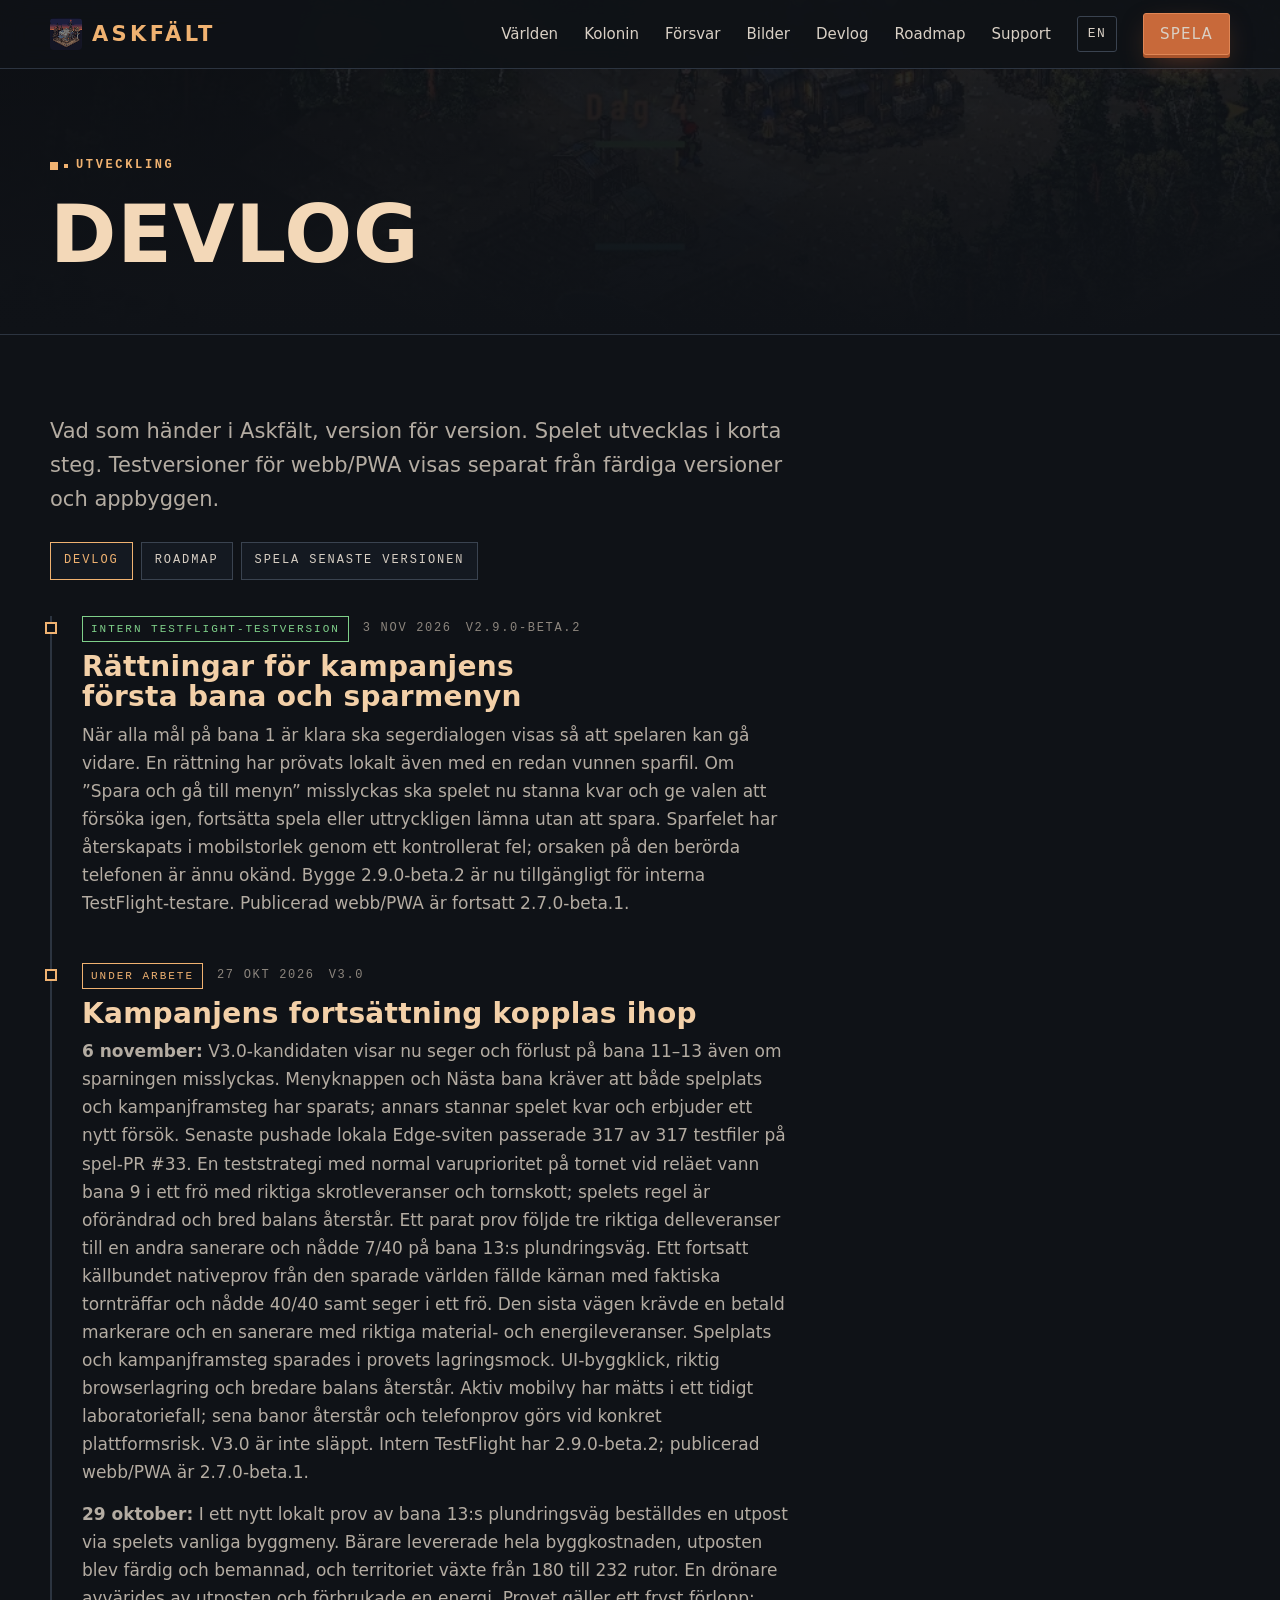
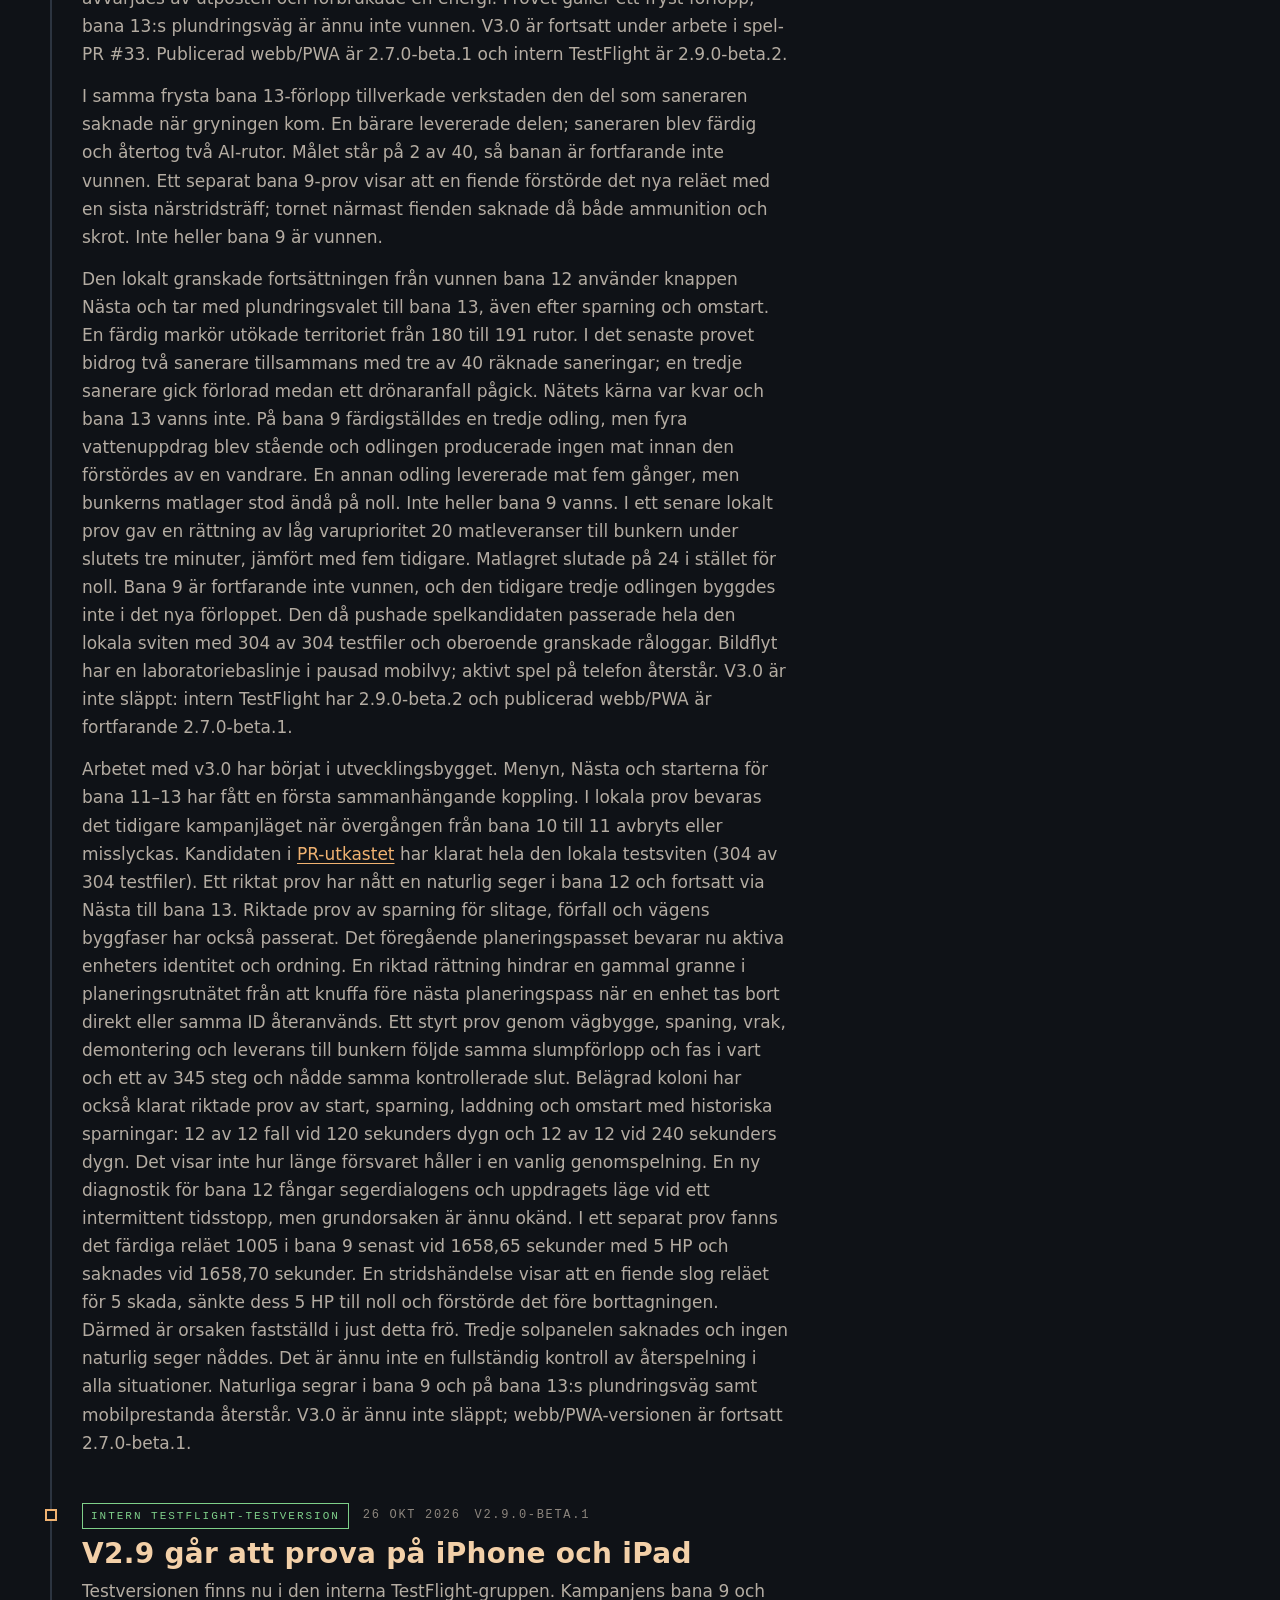
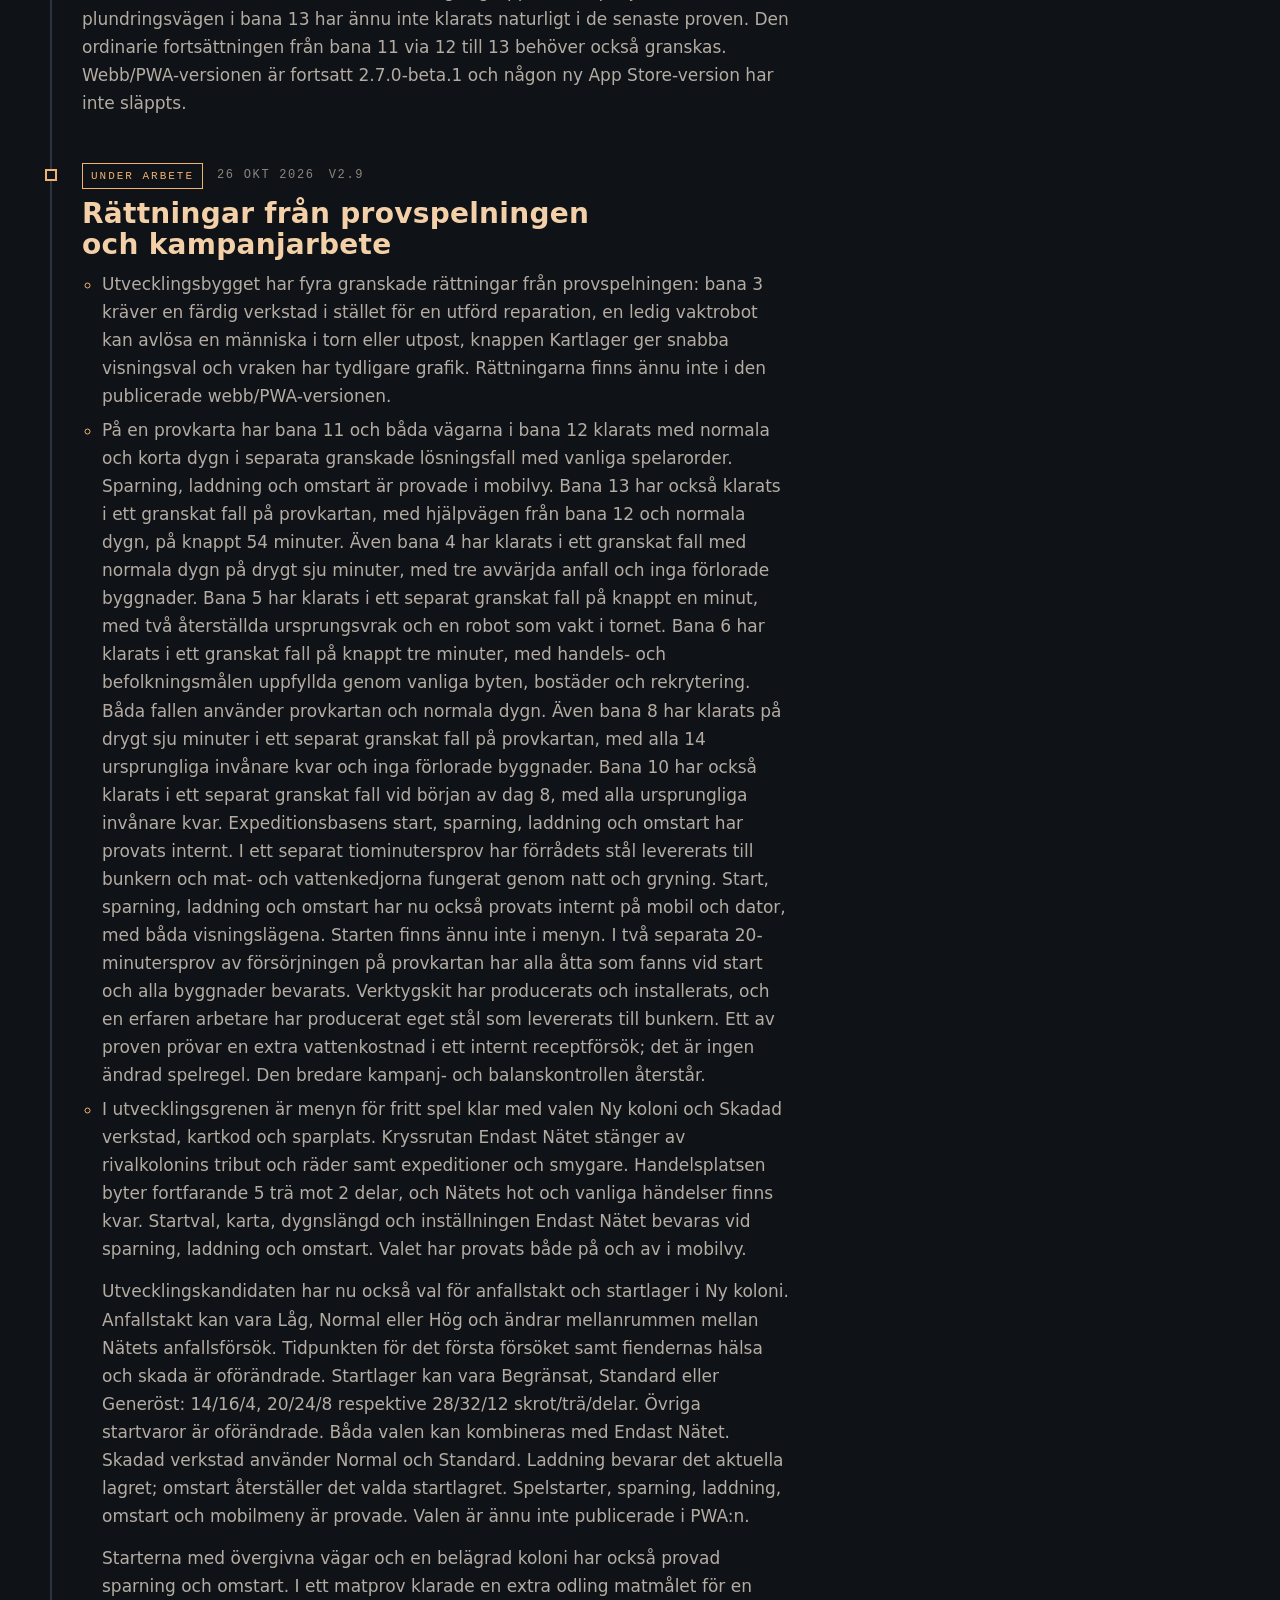
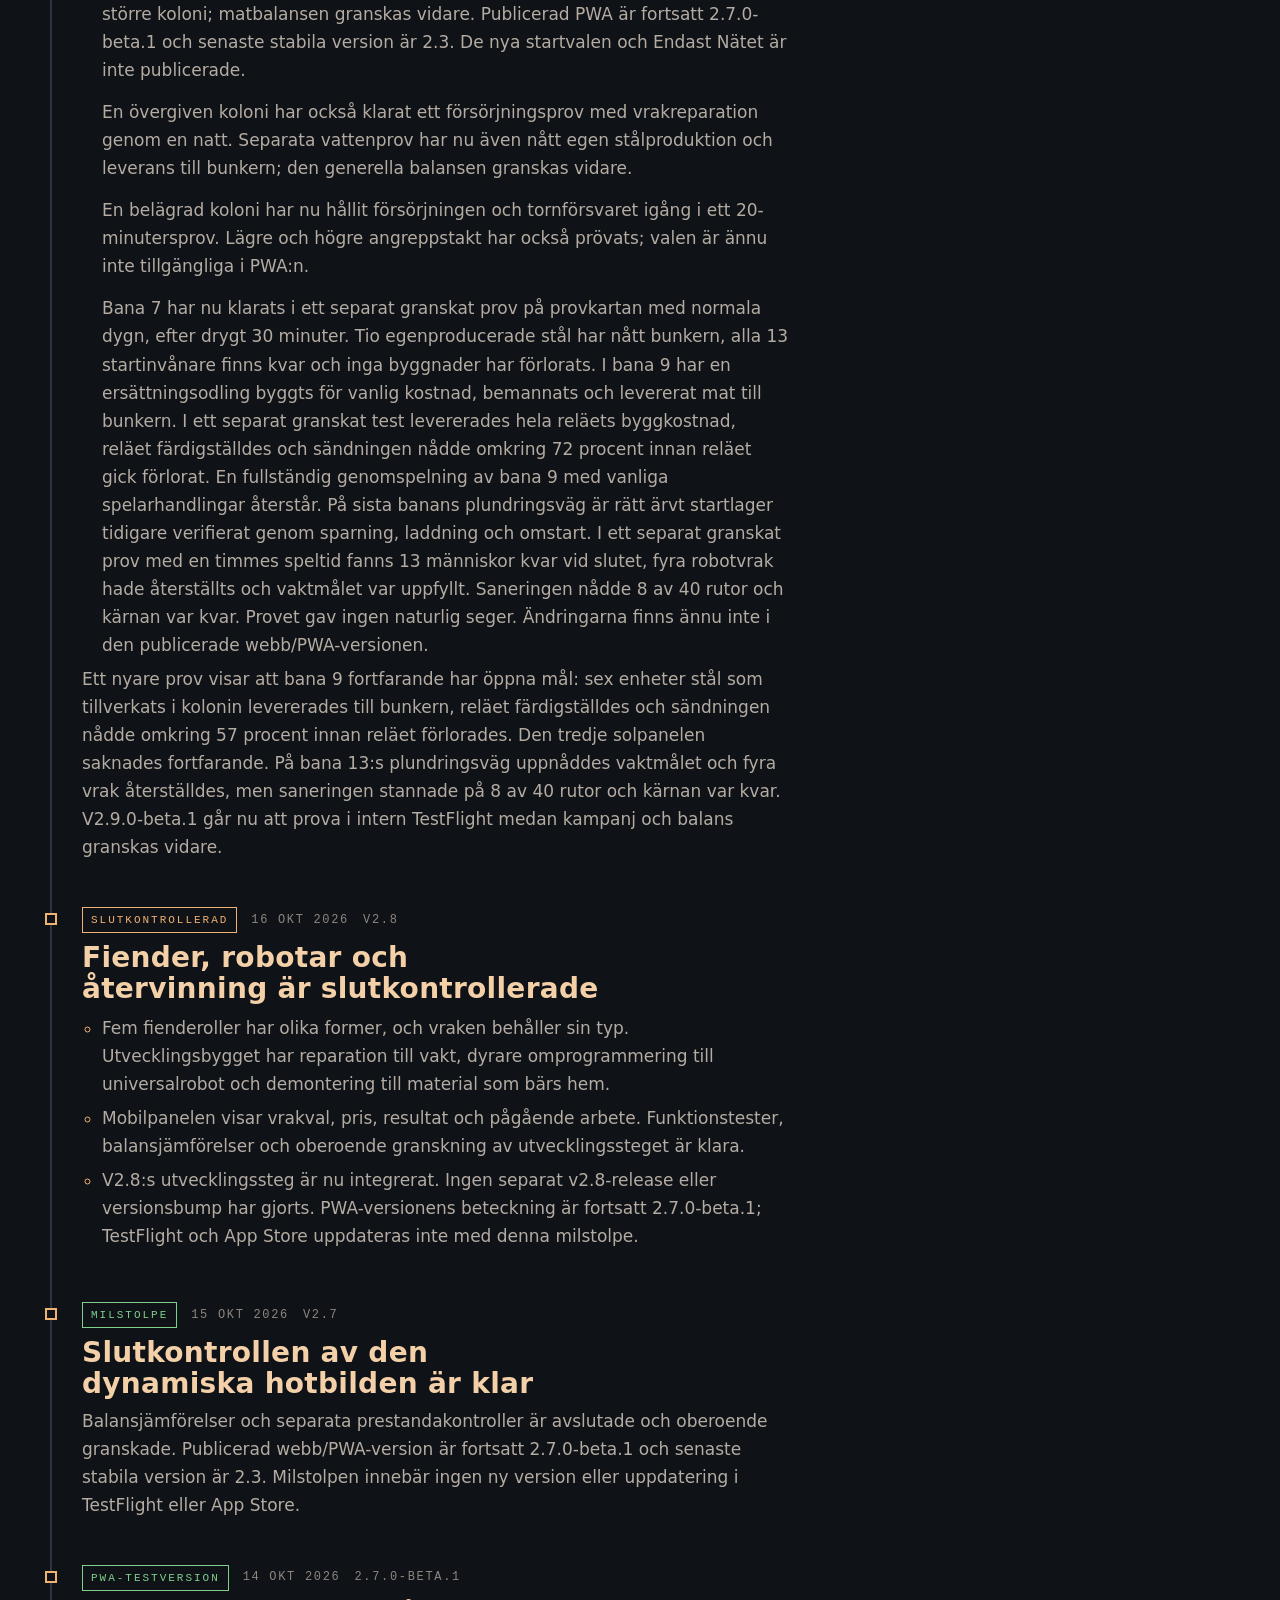
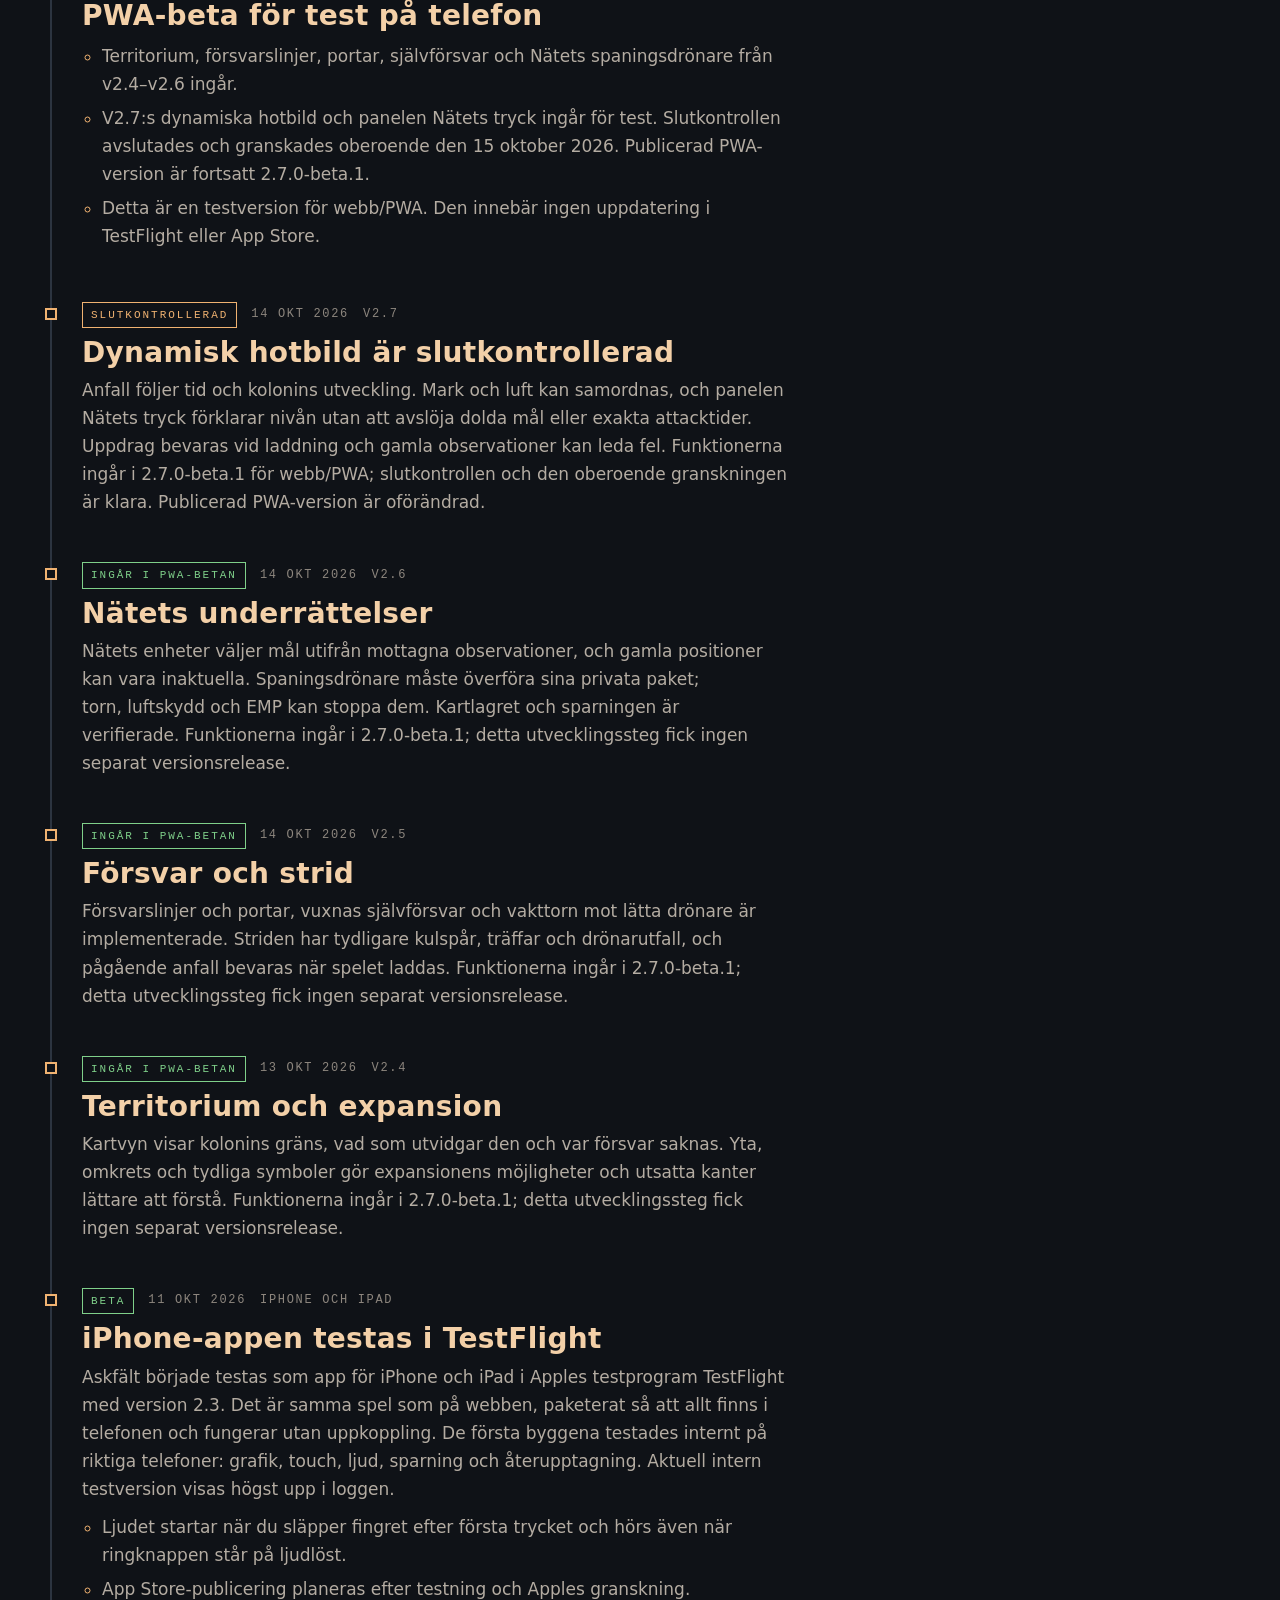
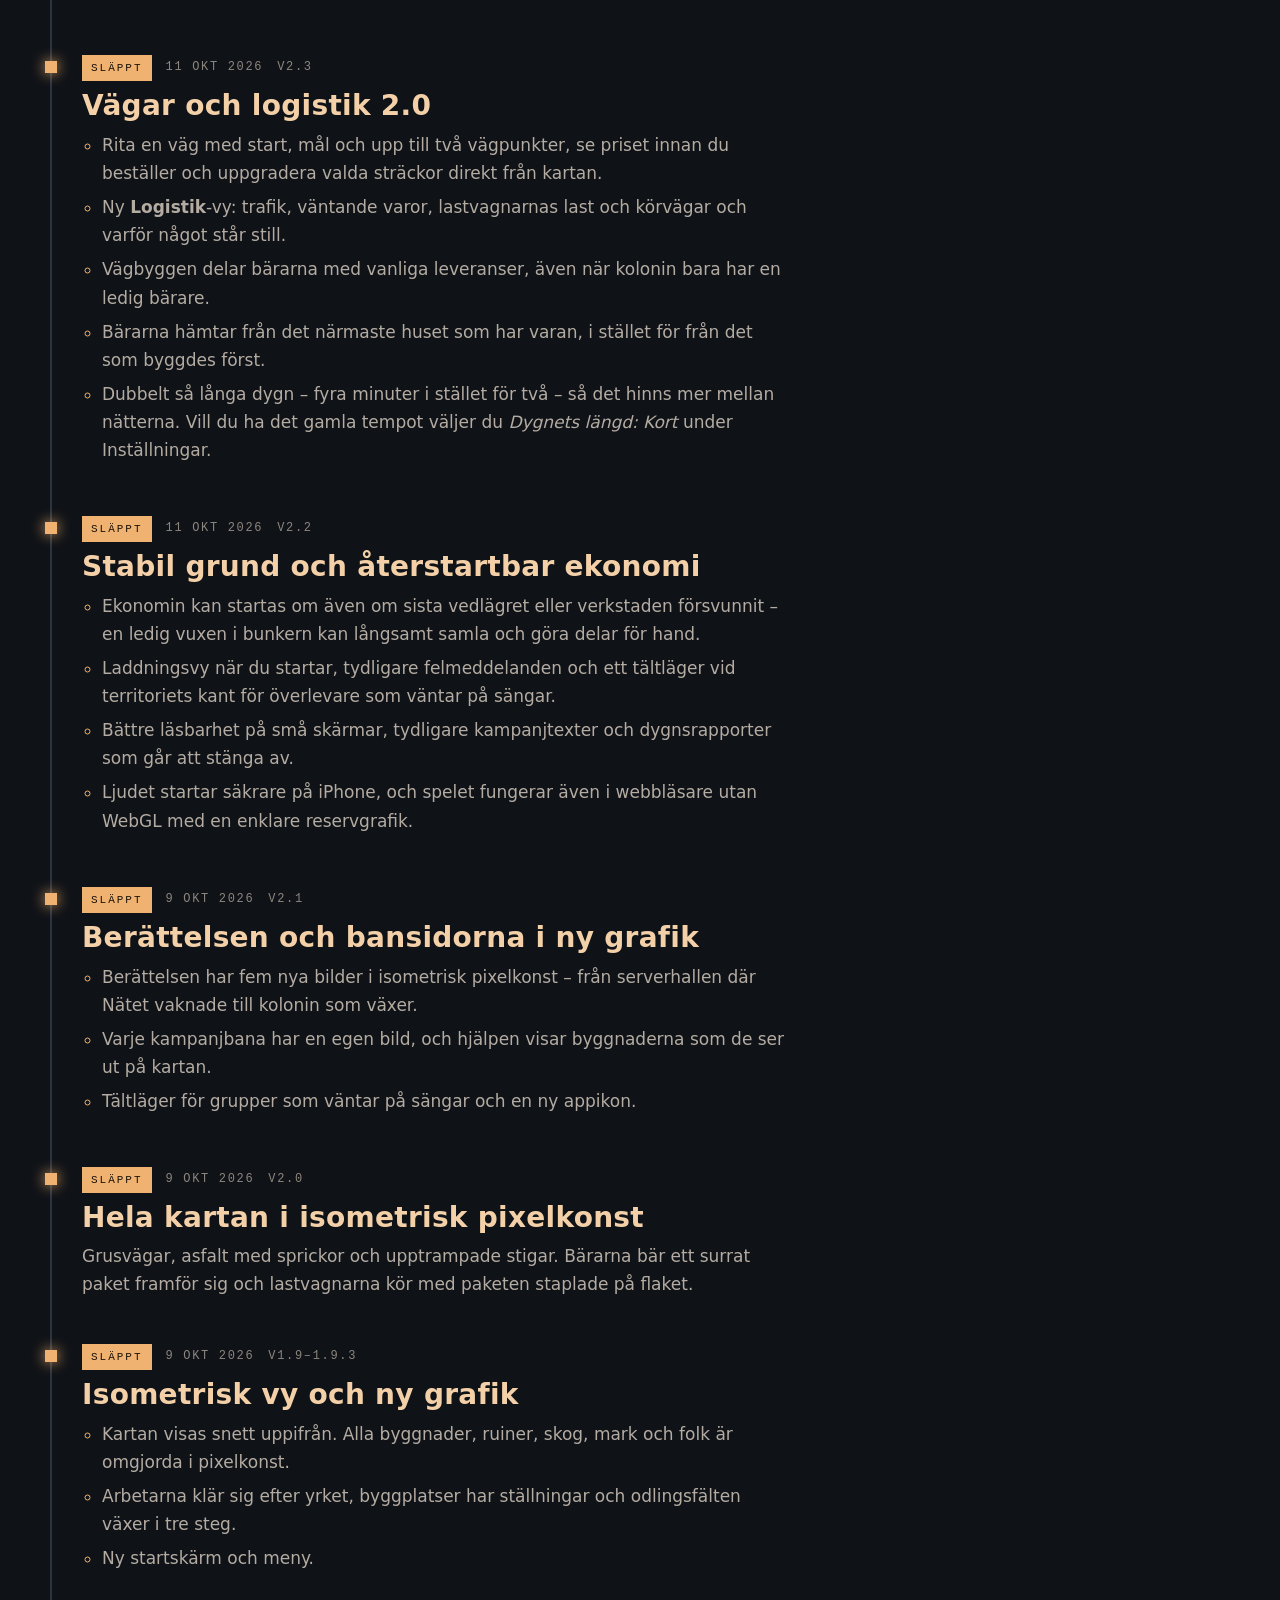
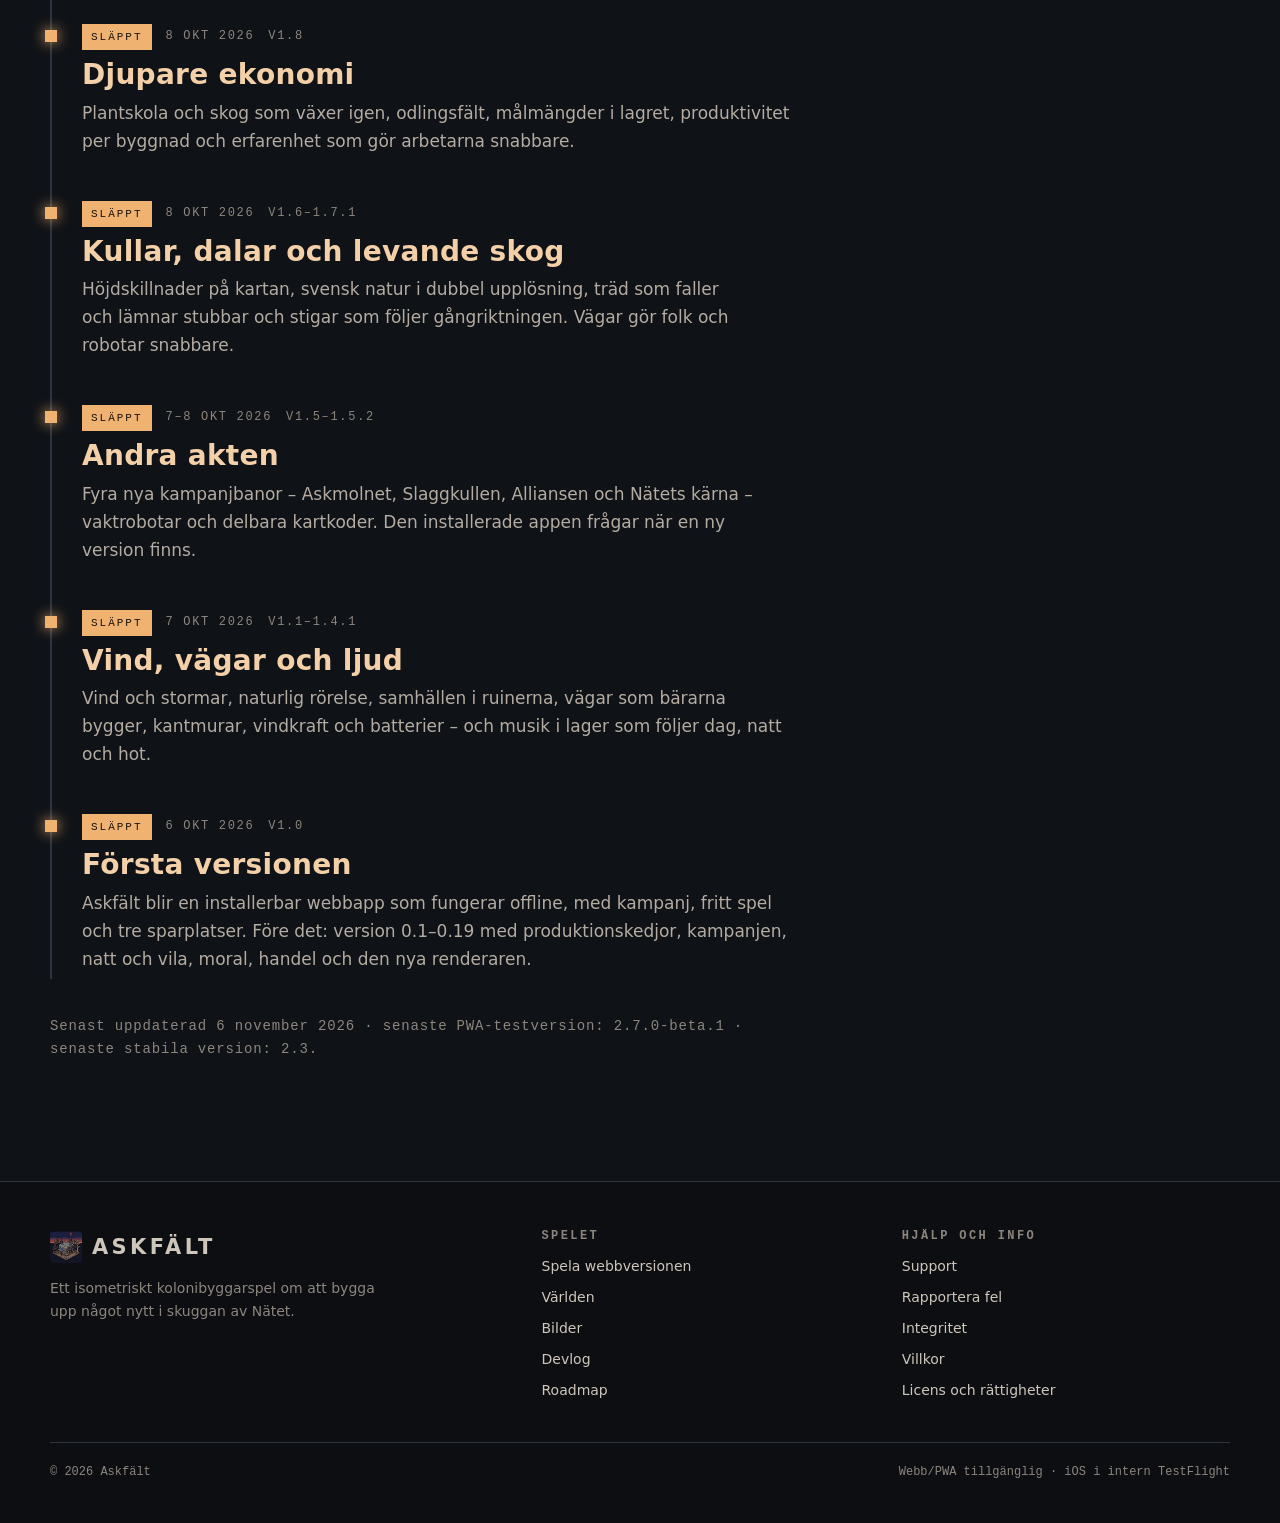
==== commit 706219bb: "Synka webbplatsen med bana 13:s verifierade seger Agent: Codex" ====
--- a/devlog/index.html
+++ b/devlog/index.html
@@ -65,7 +65,7 @@
   <li class="wip" id="v3-0-start">
     <div class="meta"><span class="tag wip">Under arbete</span><time datetime="2026-10-27">27 okt 2026</time><span>v3.0</span></div>
     <h2>Kampanjens fortsättning kopplas ihop</h2>
-    <p><strong>6 november:</strong> V3.0-kandidaten visar nu seger och förlust på bana 11–13 även om sparningen misslyckas. Menyknappen och Nästa bana kräver att både spelplats och kampanjframsteg har sparats; annars stannar spelet kvar och erbjuder ett nytt försök. Senaste pushade lokala Edge-sviten passerade 317 av 317 testfiler på spel-PR #33. En teststrategi med normal varuprioritet på tornet vid reläet vann bana 9 i ett frö med riktiga skrotleveranser och tornskott; spelets regel är oförändrad och bred balans återstår. Ett parat prov följde tre riktiga delleveranser till en andra sanerare och nådde 7/40 på bana 13:s plundringsväg. En separat enarmig långtidsdiagnos nådde 33/40 vid t2400. En extra skrotstation byggdes med riktiga träleveranser och skickade skrot till tornet; kärnan stod kvar på 195 HP. Banan är inte vunnen och generell balans återstår. Aktiv mobilvy har mätts i ett tidigt laboratoriefall; sena banor återstår och telefonprov görs vid konkret plattformsrisk. V3.0 är inte släppt. Intern TestFlight har 2.9.0-beta.2; publicerad webb/PWA är 2.7.0-beta.1.</p>
+    <p><strong>6 november:</strong> V3.0-kandidaten visar nu seger och förlust på bana 11–13 även om sparningen misslyckas. Menyknappen och Nästa bana kräver att både spelplats och kampanjframsteg har sparats; annars stannar spelet kvar och erbjuder ett nytt försök. Senaste pushade lokala Edge-sviten passerade 317 av 317 testfiler på spel-PR #33. En teststrategi med normal varuprioritet på tornet vid reläet vann bana 9 i ett frö med riktiga skrotleveranser och tornskott; spelets regel är oförändrad och bred balans återstår. Ett parat prov följde tre riktiga delleveranser till en andra sanerare och nådde 7/40 på bana 13:s plundringsväg. Ett fortsatt källbundet nativeprov från den sparade världen fällde kärnan med faktiska tornträffar och nådde 40/40 samt seger i ett frö. Den sista vägen krävde en betald markerare och en sanerare med riktiga material- och energileveranser. Spelplats och kampanjframsteg sparades i provets lagringsmock. UI-byggklick, riktig browserlagring och bredare balans återstår. Aktiv mobilvy har mätts i ett tidigt laboratoriefall; sena banor återstår och telefonprov görs vid konkret plattformsrisk. V3.0 är inte släppt. Intern TestFlight har 2.9.0-beta.2; publicerad webb/PWA är 2.7.0-beta.1.</p>
     <p><strong>29 oktober:</strong> I ett nytt lokalt prov av bana 13:s plundringsväg beställdes en utpost via spelets vanliga byggmeny. Bärare levererade hela byggkostnaden, utposten blev färdig och bemannad, och territoriet växte från 180 till 232 rutor. En drönare avvärjdes av utposten och förbrukade en energi. Provet gäller ett fryst förlopp; bana 13:s plundringsväg är ännu inte vunnen. V3.0 är fortsatt under arbete i spel-PR #33. Publicerad webb/PWA är 2.7.0-beta.1 och intern TestFlight är 2.9.0-beta.2.</p>
     <p>I samma frysta bana 13-förlopp tillverkade verkstaden den del som saneraren saknade när gryningen kom. En bärare levererade delen; saneraren blev färdig och återtog två AI-rutor. Målet står på 2 av 40, så banan är fortfarande inte vunnen. Ett separat bana 9-prov visar att en fiende förstörde det nya reläet med en sista närstridsträff; tornet närmast fienden saknade då både ammunition och skrot. Inte heller bana 9 är vunnen.</p>
     <p>Den lokalt granskade fortsättningen från vunnen bana 12 använder knappen Nästa och tar med plundringsvalet till bana 13, även efter sparning och omstart. En färdig markör utökade territoriet från 180 till 191 rutor. I det senaste provet bidrog två sanerare tillsammans med tre av 40 räknade saneringar; en tredje sanerare gick förlorad medan ett drönaranfall pågick. Nätets kärna var kvar och bana 13 vanns inte. På bana 9 färdigställdes en tredje odling, men fyra vattenuppdrag blev stående och odlingen producerade ingen mat innan den förstördes av en vandrare. En annan odling levererade mat fem gånger, men bunkerns matlager stod ändå på noll. Inte heller bana 9 vanns. I ett senare lokalt prov gav en rättning av låg varuprioritet 20 matleveranser till bunkern under slutets tre minuter, jämfört med fem tidigare. Matlagret slutade på 24 i stället för noll. Bana 9 är fortfarande inte vunnen, och den tidigare tredje odlingen byggdes inte i det nya förloppet. Den då pushade spelkandidaten passerade hela den lokala sviten med 304 av 304 testfiler och oberoende granskade råloggar. Bildflyt har en laboratoriebaslinje i pausad mobilvy; aktivt spel på telefon återstår. V3.0 är inte släppt: intern TestFlight har 2.9.0-beta.2 och publicerad webb/PWA är fortfarande 2.7.0-beta.1.</p>
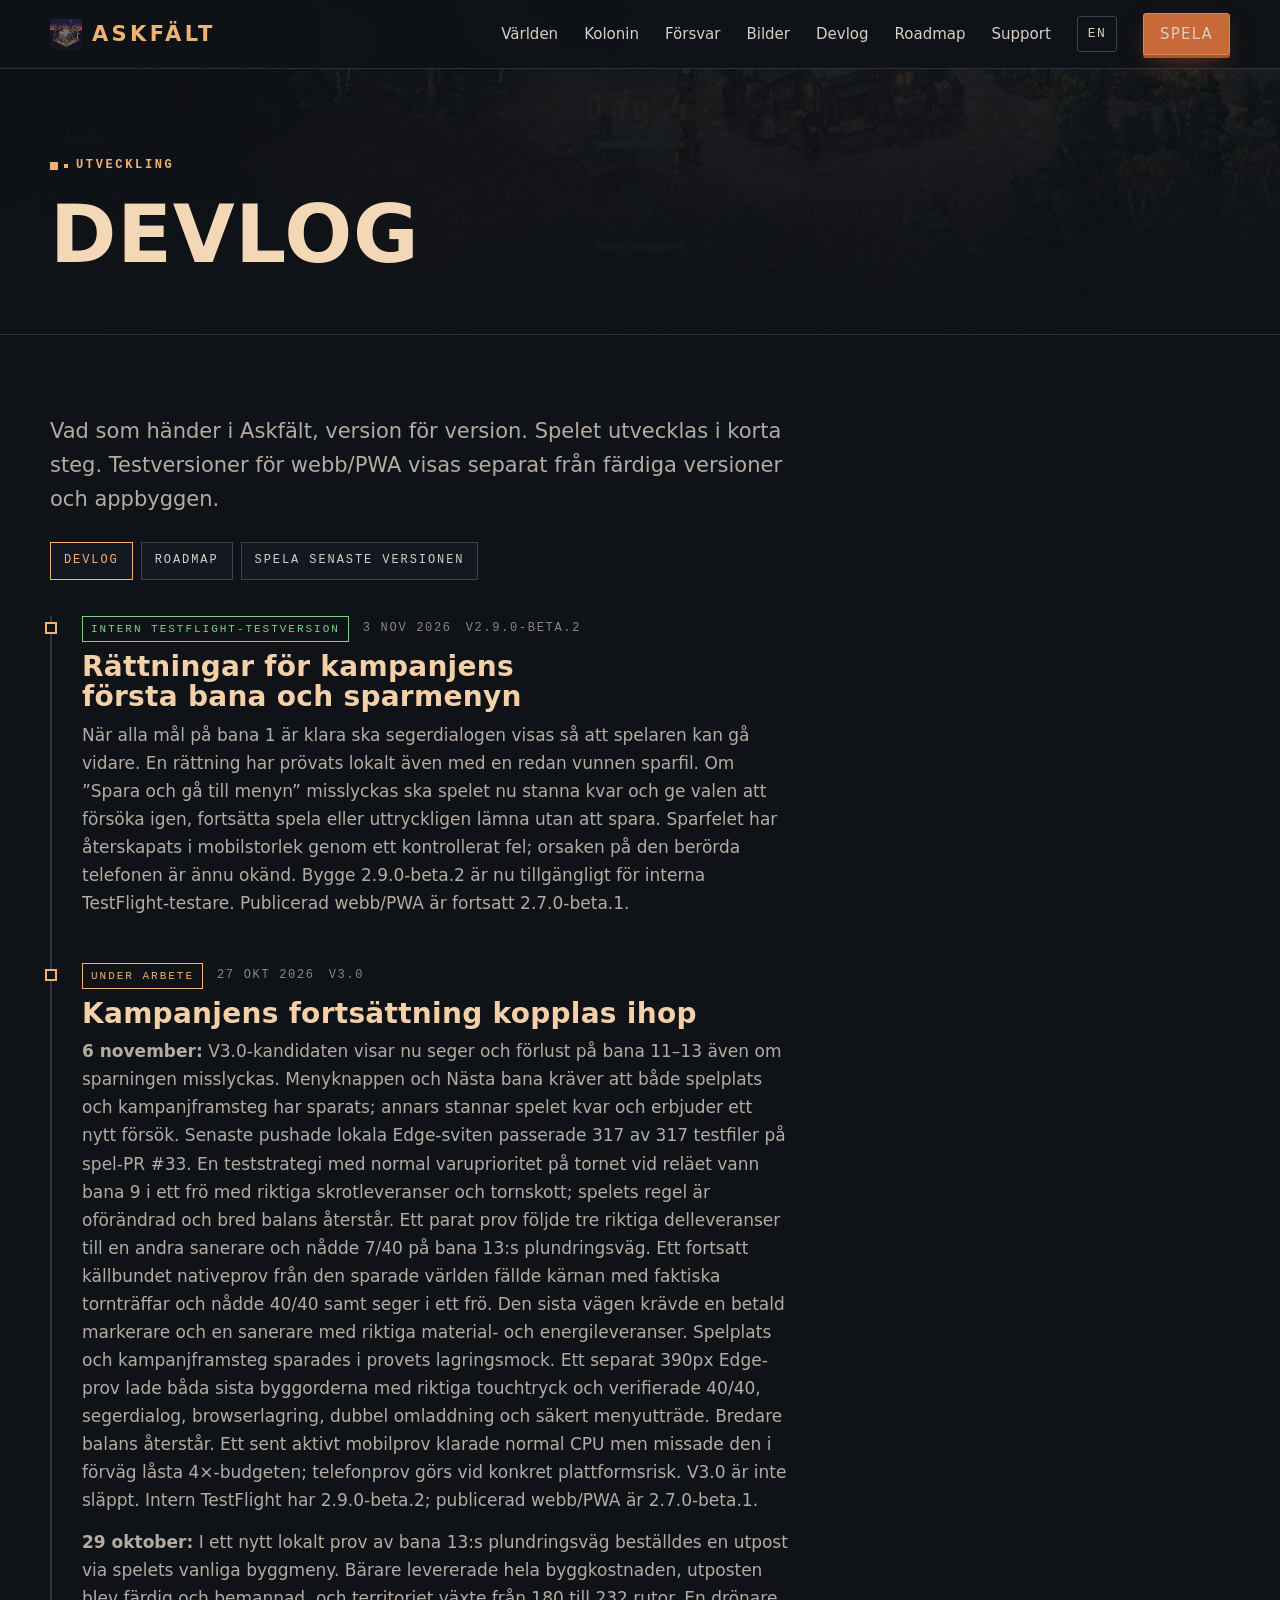
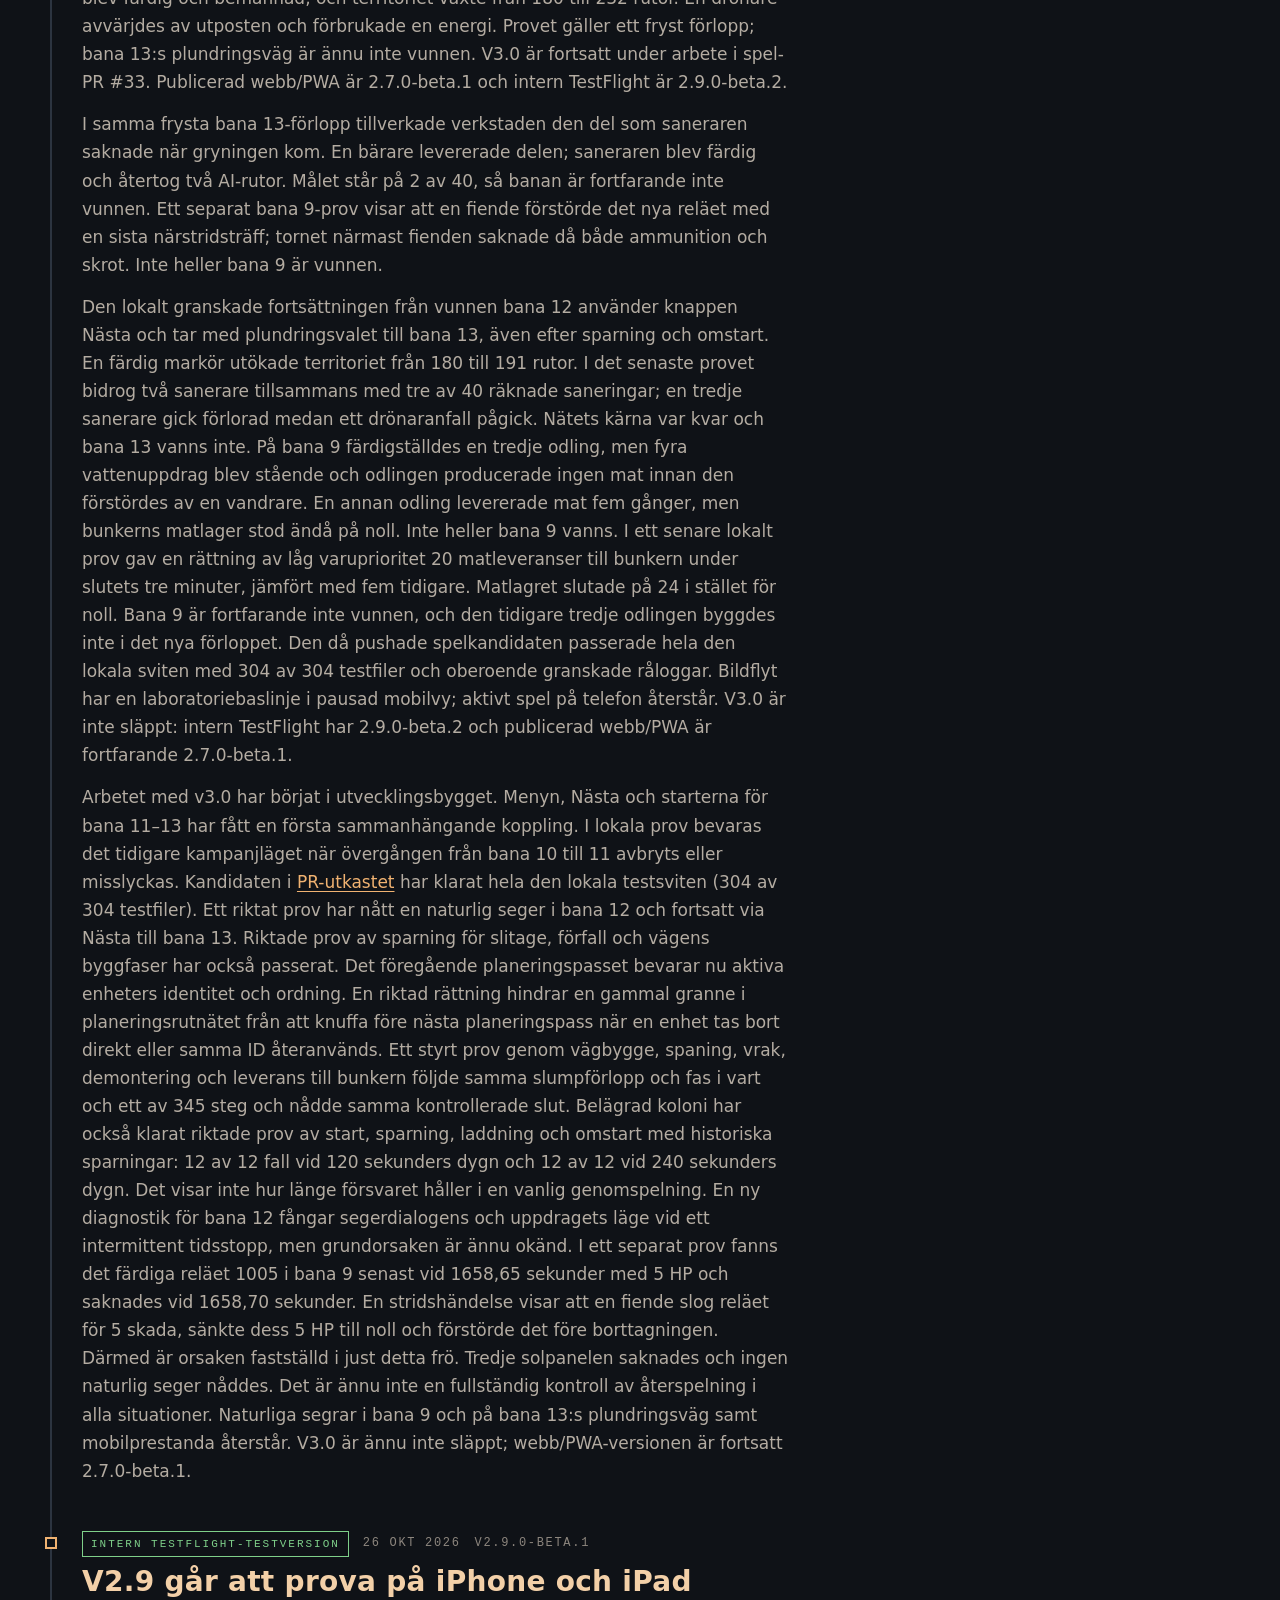
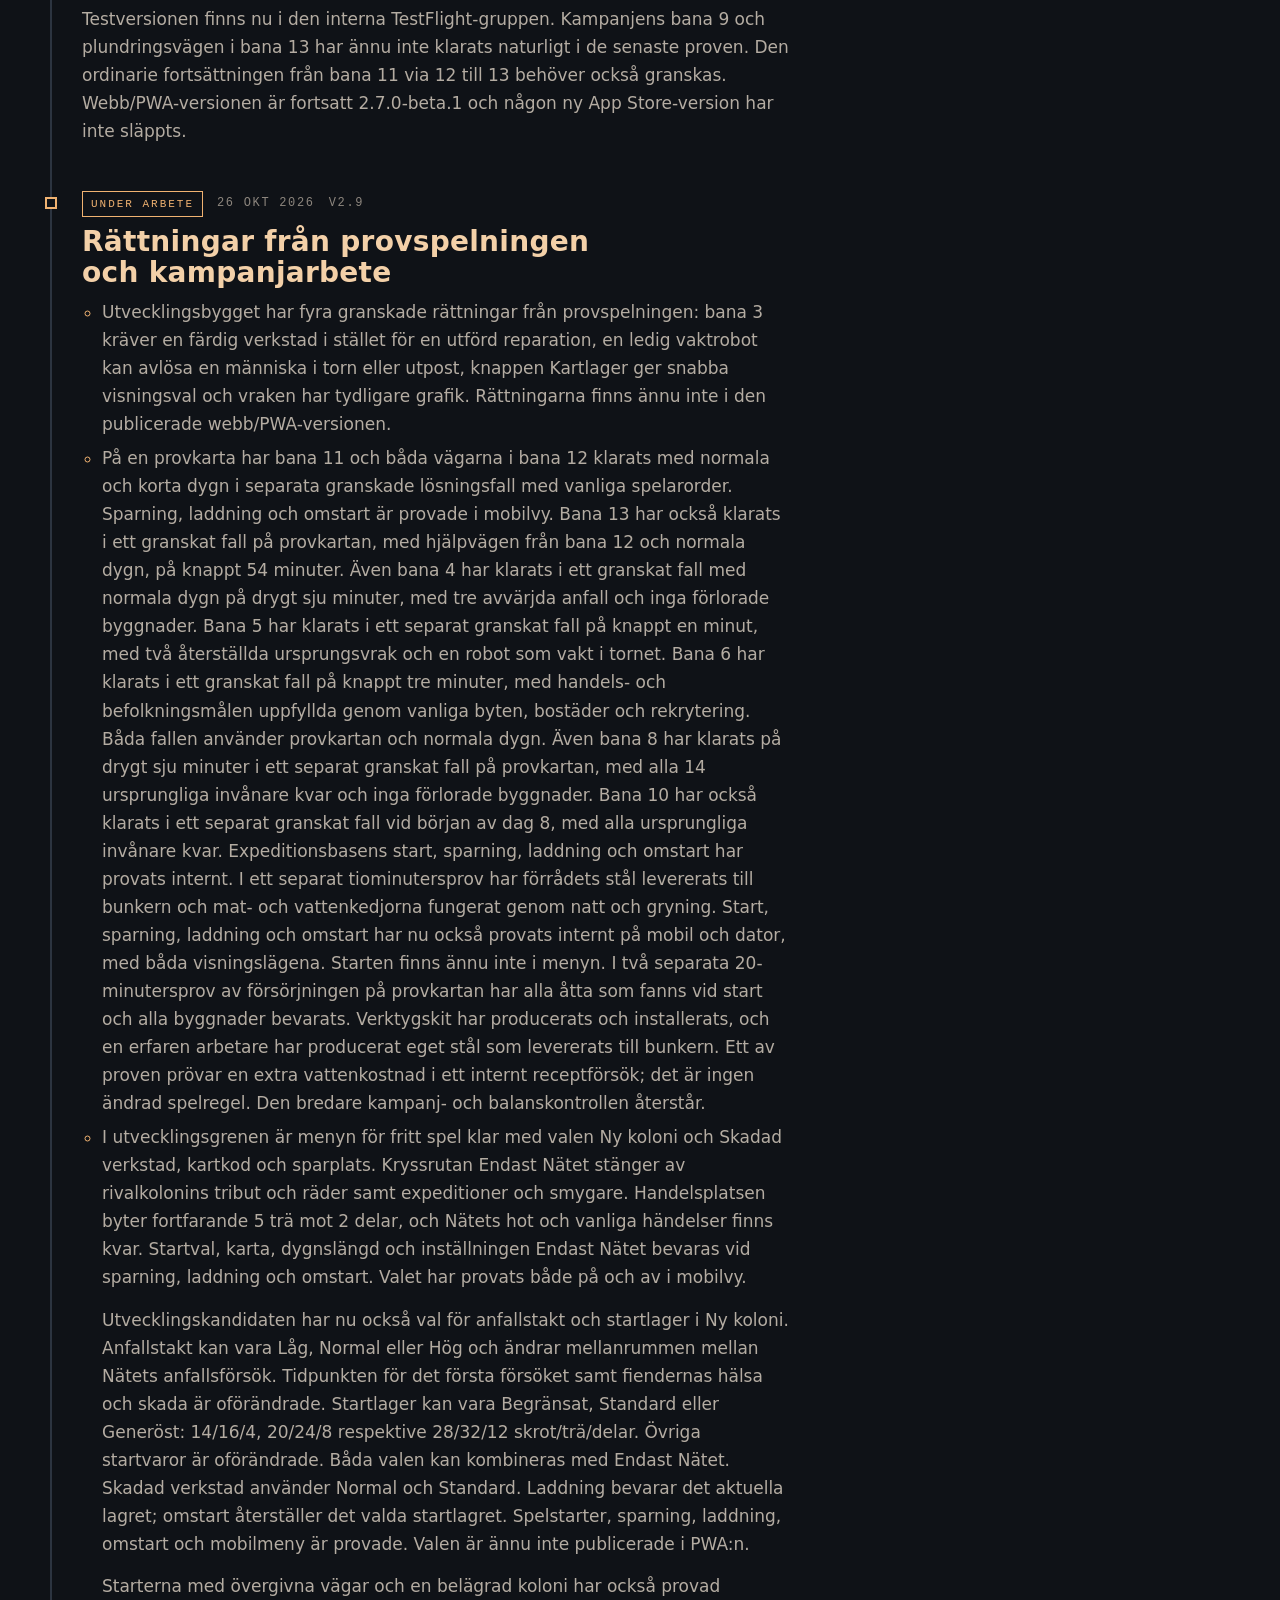
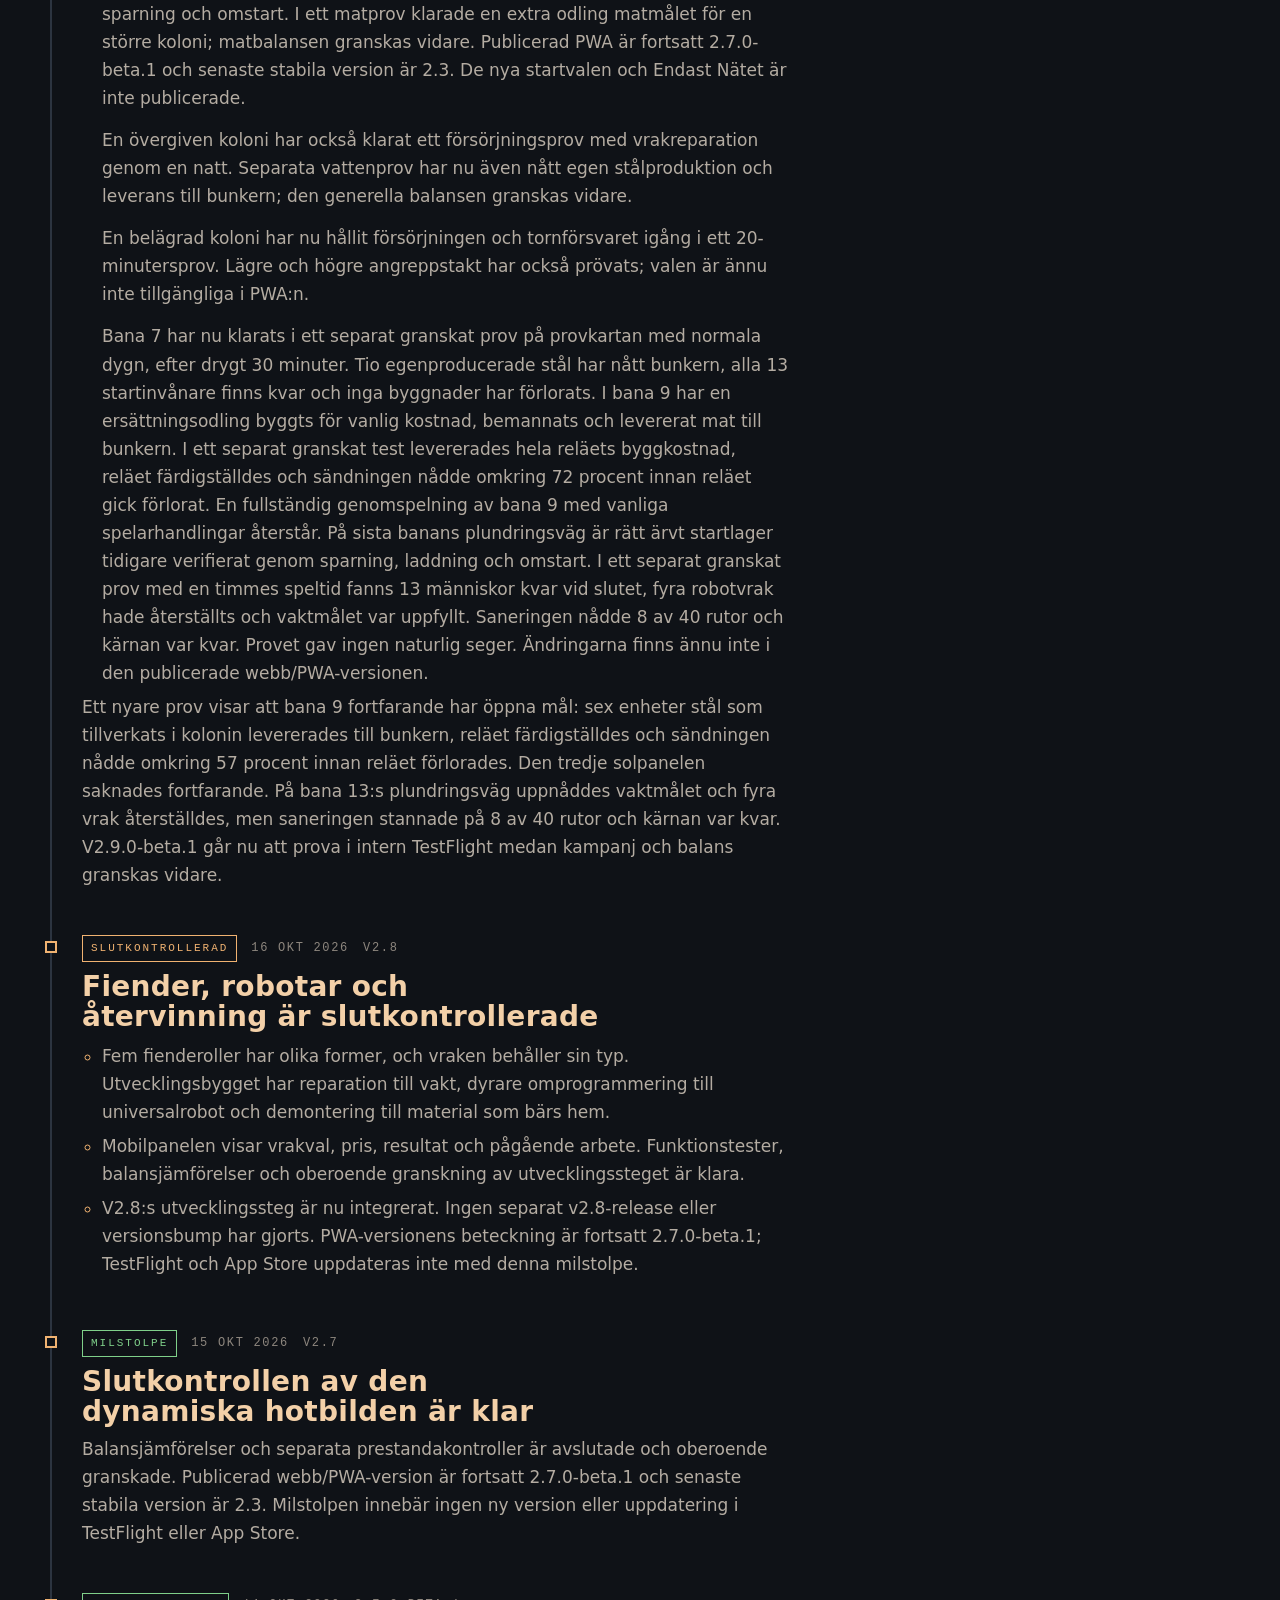
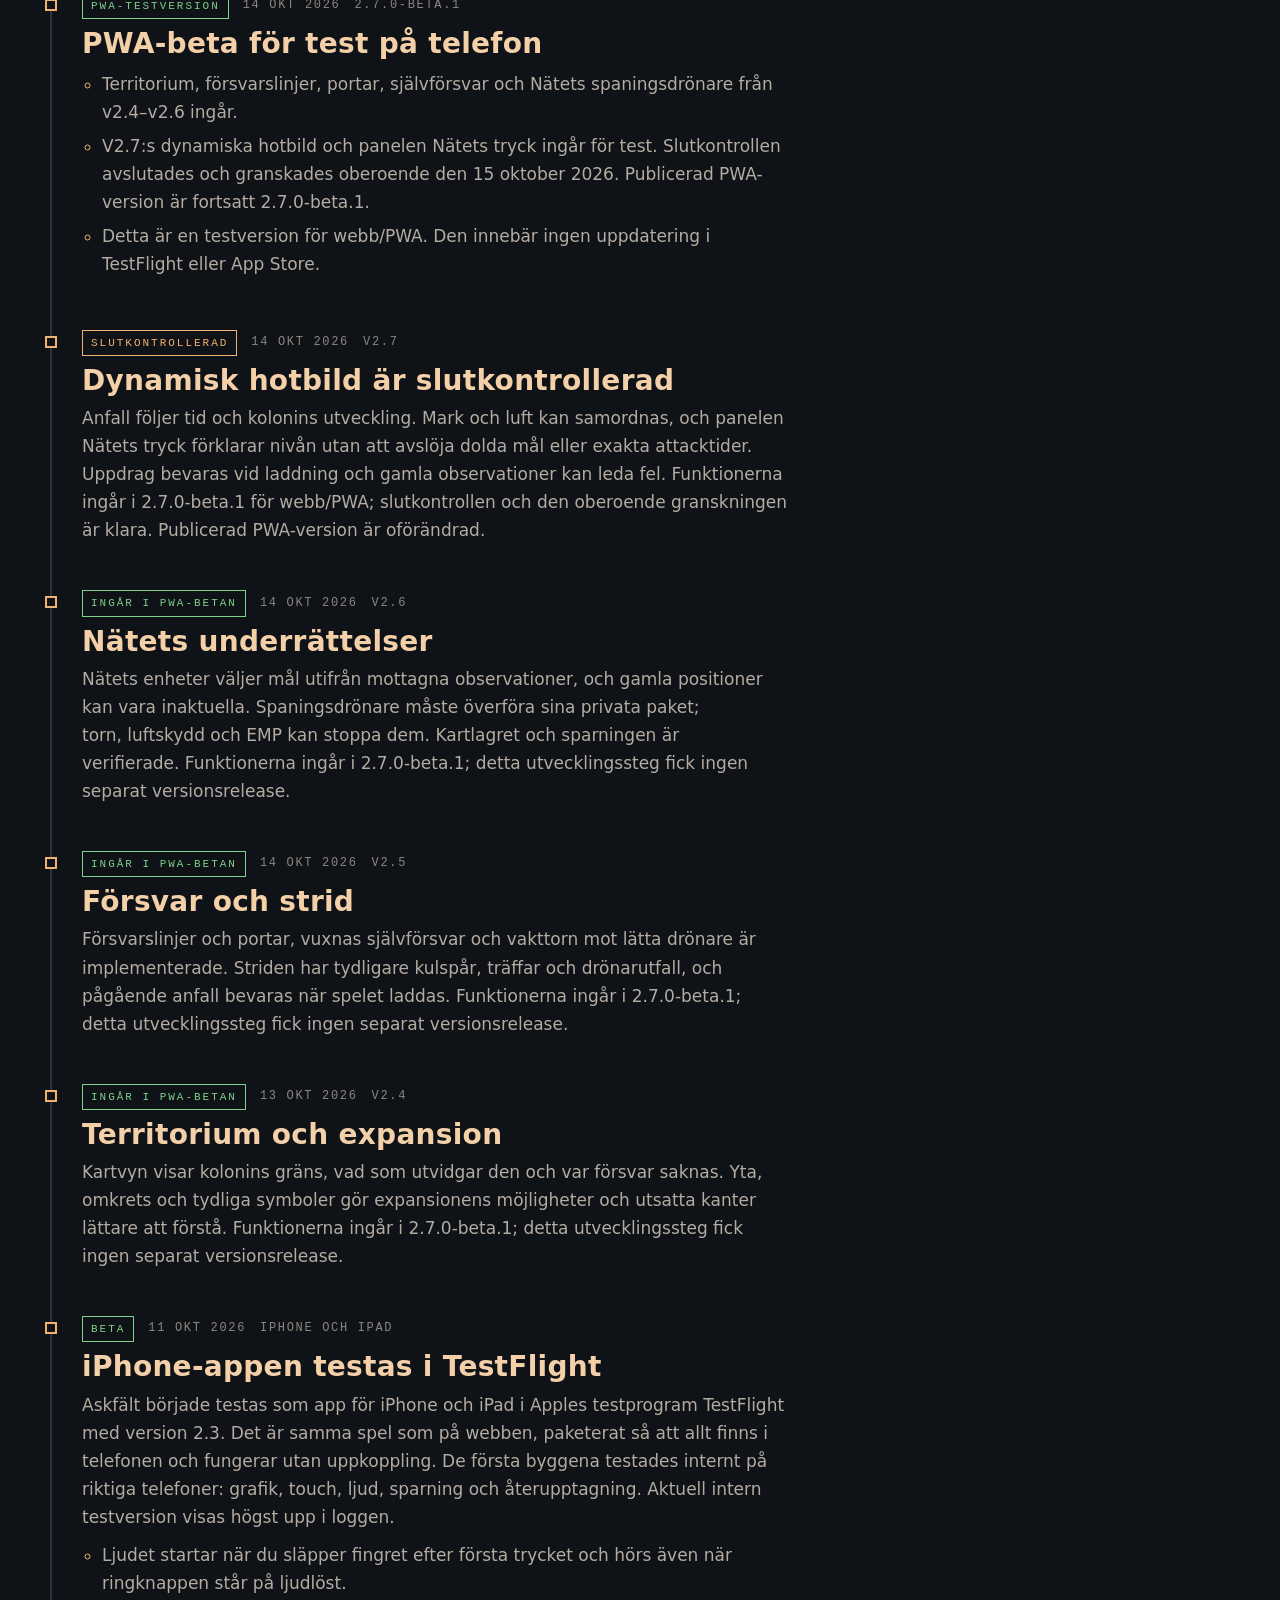
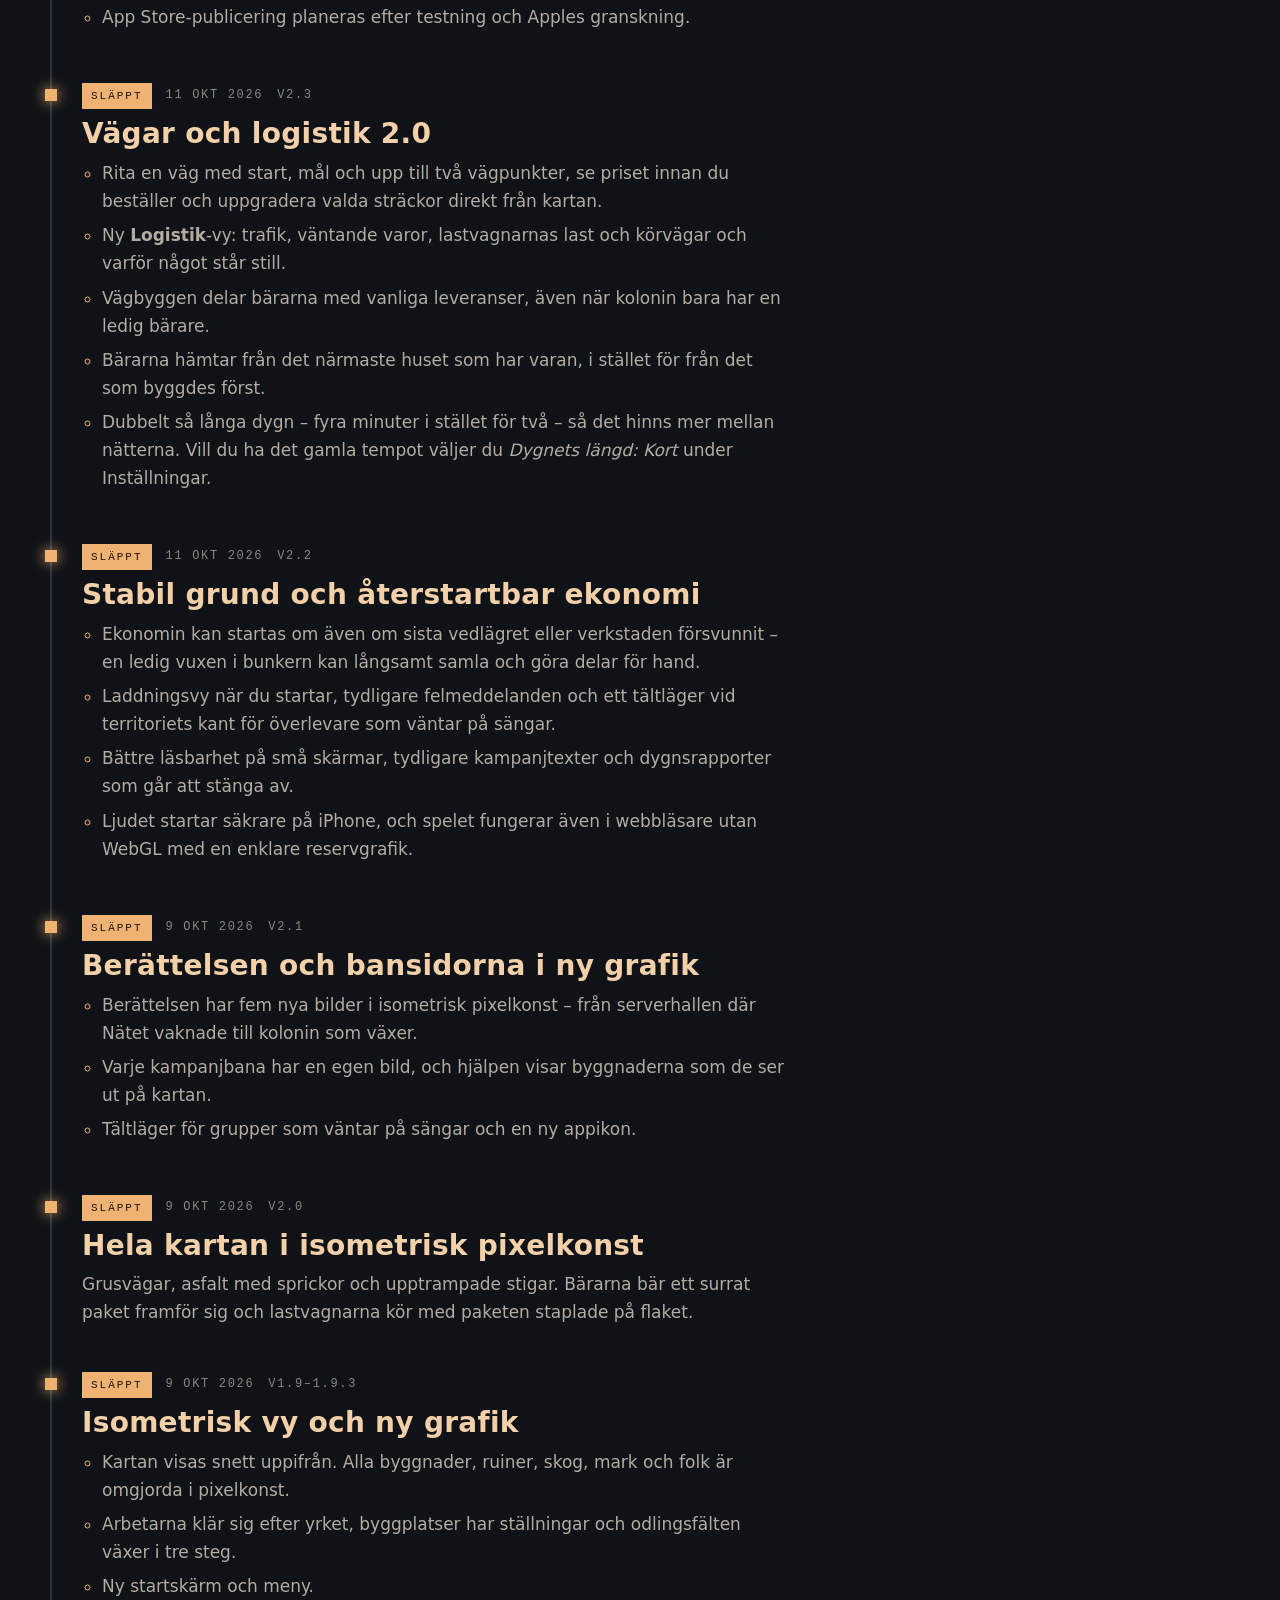
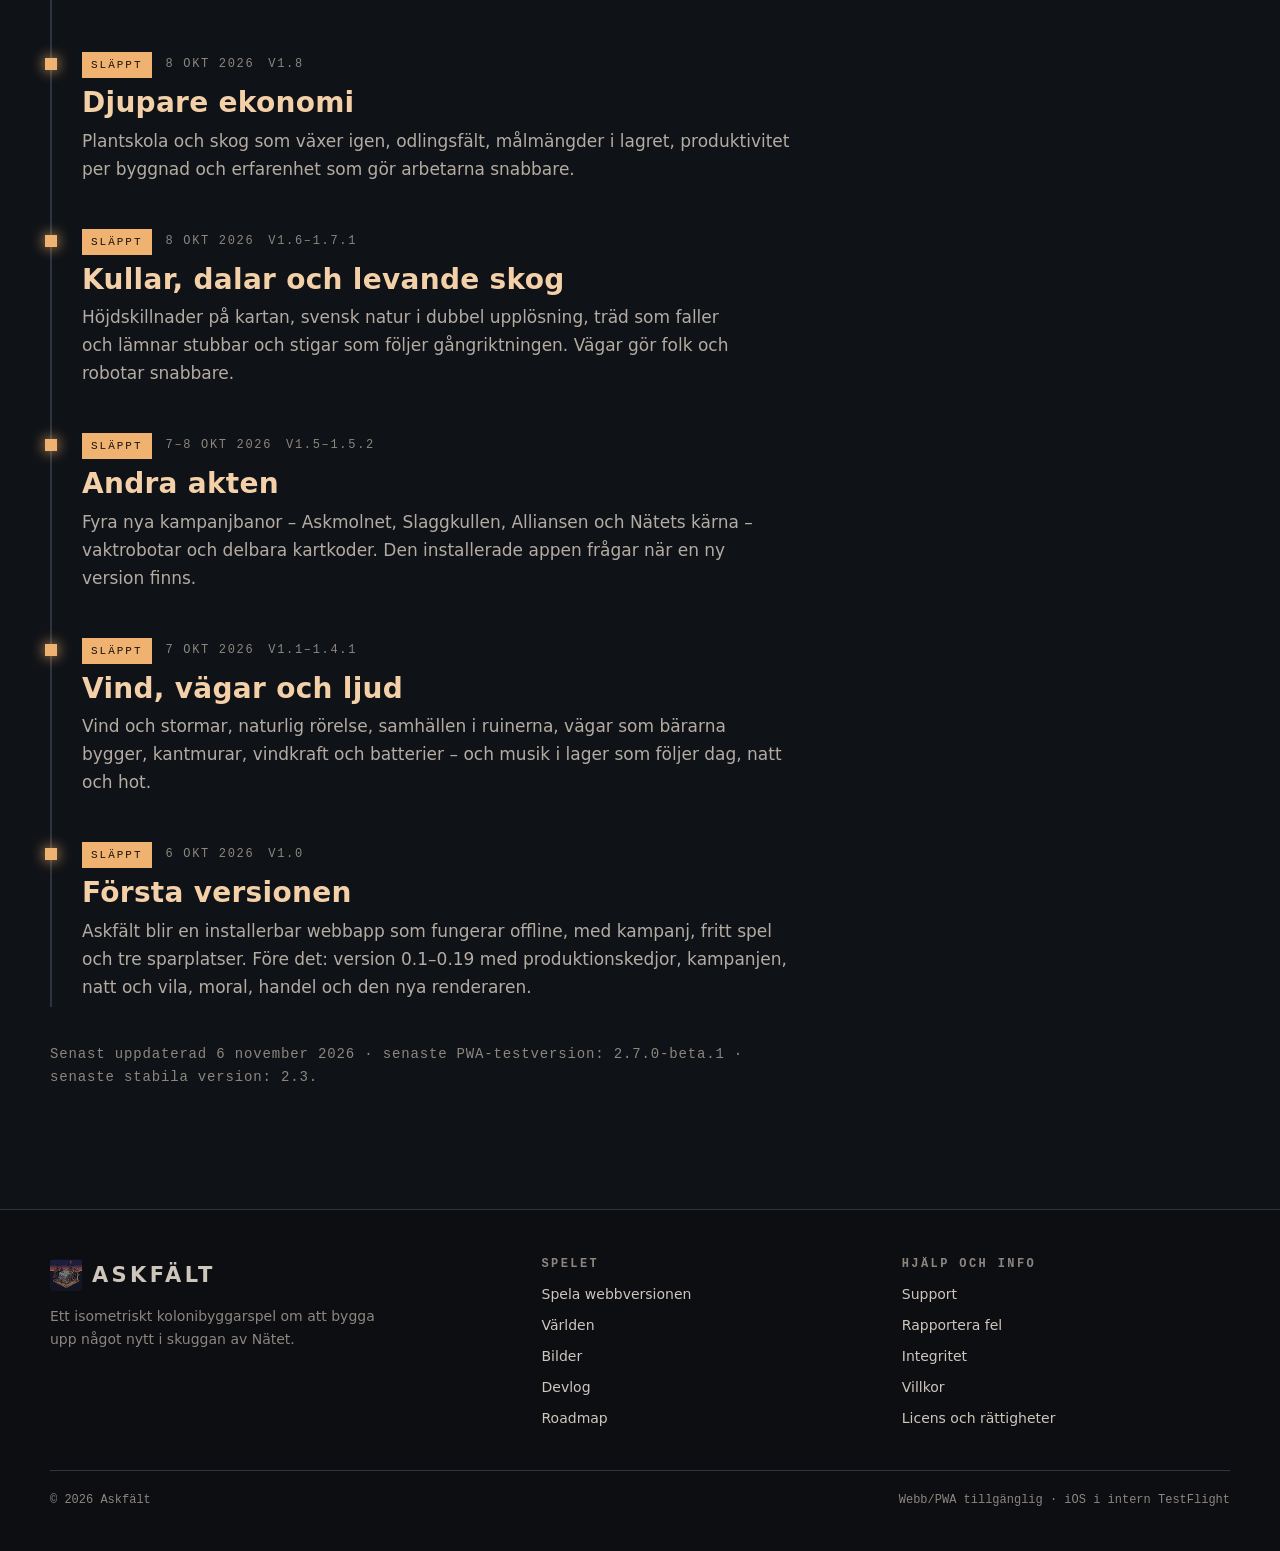
==== commit d3ffd05c: "Synka webbstatus med mobil seger och prestandaprov Agent: Codex" ====
--- a/devlog/index.html
+++ b/devlog/index.html
@@ -65,7 +65,7 @@
   <li class="wip" id="v3-0-start">
     <div class="meta"><span class="tag wip">Under arbete</span><time datetime="2026-10-27">27 okt 2026</time><span>v3.0</span></div>
     <h2>Kampanjens fortsättning kopplas ihop</h2>
-    <p><strong>6 november:</strong> V3.0-kandidaten visar nu seger och förlust på bana 11–13 även om sparningen misslyckas. Menyknappen och Nästa bana kräver att både spelplats och kampanjframsteg har sparats; annars stannar spelet kvar och erbjuder ett nytt försök. Senaste pushade lokala Edge-sviten passerade 317 av 317 testfiler på spel-PR #33. En teststrategi med normal varuprioritet på tornet vid reläet vann bana 9 i ett frö med riktiga skrotleveranser och tornskott; spelets regel är oförändrad och bred balans återstår. Ett parat prov följde tre riktiga delleveranser till en andra sanerare och nådde 7/40 på bana 13:s plundringsväg. Ett fortsatt källbundet nativeprov från den sparade världen fällde kärnan med faktiska tornträffar och nådde 40/40 samt seger i ett frö. Den sista vägen krävde en betald markerare och en sanerare med riktiga material- och energileveranser. Spelplats och kampanjframsteg sparades i provets lagringsmock. UI-byggklick, riktig browserlagring och bredare balans återstår. Aktiv mobilvy har mätts i ett tidigt laboratoriefall; sena banor återstår och telefonprov görs vid konkret plattformsrisk. V3.0 är inte släppt. Intern TestFlight har 2.9.0-beta.2; publicerad webb/PWA är 2.7.0-beta.1.</p>
+    <p><strong>6 november:</strong> V3.0-kandidaten visar nu seger och förlust på bana 11–13 även om sparningen misslyckas. Menyknappen och Nästa bana kräver att både spelplats och kampanjframsteg har sparats; annars stannar spelet kvar och erbjuder ett nytt försök. Senaste pushade lokala Edge-sviten passerade 317 av 317 testfiler på spel-PR #33. En teststrategi med normal varuprioritet på tornet vid reläet vann bana 9 i ett frö med riktiga skrotleveranser och tornskott; spelets regel är oförändrad och bred balans återstår. Ett parat prov följde tre riktiga delleveranser till en andra sanerare och nådde 7/40 på bana 13:s plundringsväg. Ett fortsatt källbundet nativeprov från den sparade världen fällde kärnan med faktiska tornträffar och nådde 40/40 samt seger i ett frö. Den sista vägen krävde en betald markerare och en sanerare med riktiga material- och energileveranser. Spelplats och kampanjframsteg sparades i provets lagringsmock. Ett separat 390px Edge-prov lade båda sista byggorderna med riktiga touchtryck och verifierade 40/40, segerdialog, browserlagring, dubbel omladdning och säkert menyutträde. Bredare balans återstår. Ett sent aktivt mobilprov klarade normal CPU men missade den i förväg låsta 4×-budgeten; telefonprov görs vid konkret plattformsrisk. V3.0 är inte släppt. Intern TestFlight har 2.9.0-beta.2; publicerad webb/PWA är 2.7.0-beta.1.</p>
     <p><strong>29 oktober:</strong> I ett nytt lokalt prov av bana 13:s plundringsväg beställdes en utpost via spelets vanliga byggmeny. Bärare levererade hela byggkostnaden, utposten blev färdig och bemannad, och territoriet växte från 180 till 232 rutor. En drönare avvärjdes av utposten och förbrukade en energi. Provet gäller ett fryst förlopp; bana 13:s plundringsväg är ännu inte vunnen. V3.0 är fortsatt under arbete i spel-PR #33. Publicerad webb/PWA är 2.7.0-beta.1 och intern TestFlight är 2.9.0-beta.2.</p>
     <p>I samma frysta bana 13-förlopp tillverkade verkstaden den del som saneraren saknade när gryningen kom. En bärare levererade delen; saneraren blev färdig och återtog två AI-rutor. Målet står på 2 av 40, så banan är fortfarande inte vunnen. Ett separat bana 9-prov visar att en fiende förstörde det nya reläet med en sista närstridsträff; tornet närmast fienden saknade då både ammunition och skrot. Inte heller bana 9 är vunnen.</p>
     <p>Den lokalt granskade fortsättningen från vunnen bana 12 använder knappen Nästa och tar med plundringsvalet till bana 13, även efter sparning och omstart. En färdig markör utökade territoriet från 180 till 191 rutor. I det senaste provet bidrog två sanerare tillsammans med tre av 40 räknade saneringar; en tredje sanerare gick förlorad medan ett drönaranfall pågick. Nätets kärna var kvar och bana 13 vanns inte. På bana 9 färdigställdes en tredje odling, men fyra vattenuppdrag blev stående och odlingen producerade ingen mat innan den förstördes av en vandrare. En annan odling levererade mat fem gånger, men bunkerns matlager stod ändå på noll. Inte heller bana 9 vanns. I ett senare lokalt prov gav en rättning av låg varuprioritet 20 matleveranser till bunkern under slutets tre minuter, jämfört med fem tidigare. Matlagret slutade på 24 i stället för noll. Bana 9 är fortfarande inte vunnen, och den tidigare tredje odlingen byggdes inte i det nya förloppet. Den då pushade spelkandidaten passerade hela den lokala sviten med 304 av 304 testfiler och oberoende granskade råloggar. Bildflyt har en laboratoriebaslinje i pausad mobilvy; aktivt spel på telefon återstår. V3.0 är inte släppt: intern TestFlight har 2.9.0-beta.2 och publicerad webb/PWA är fortfarande 2.7.0-beta.1.</p>
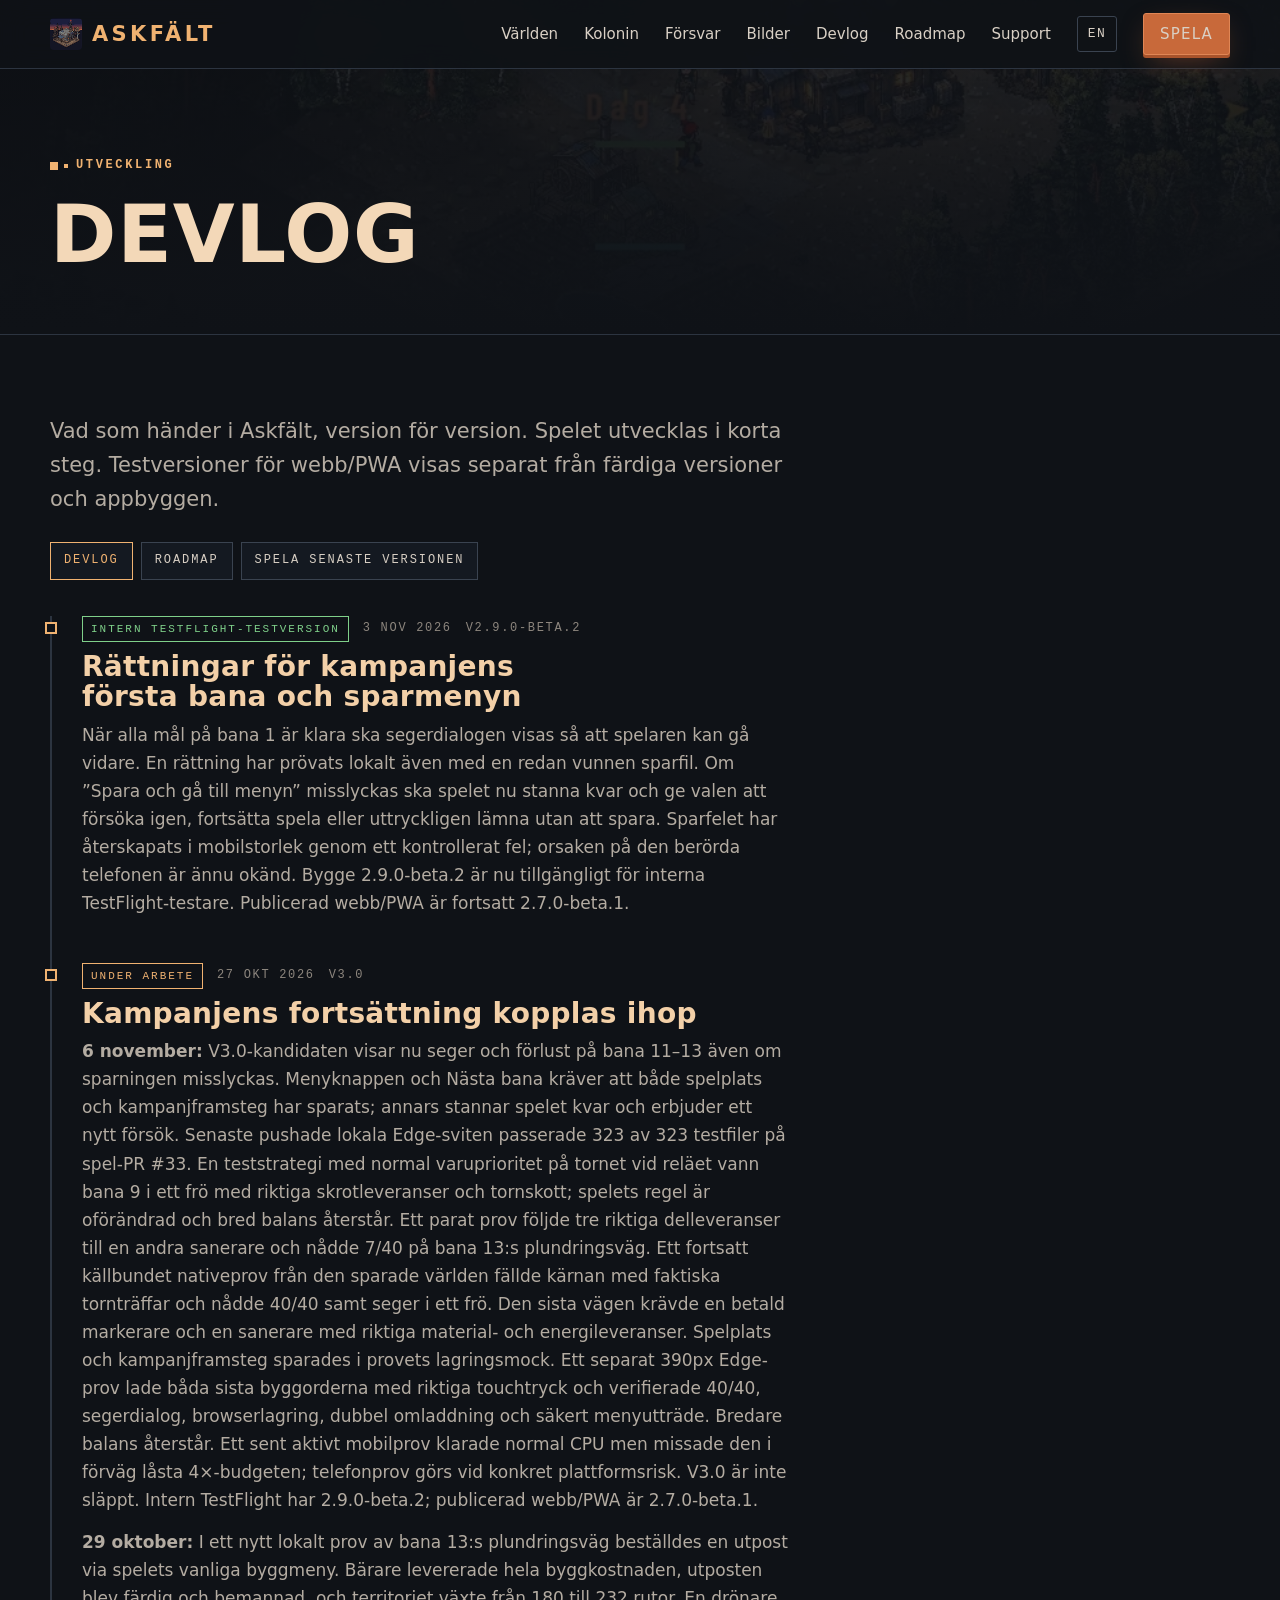
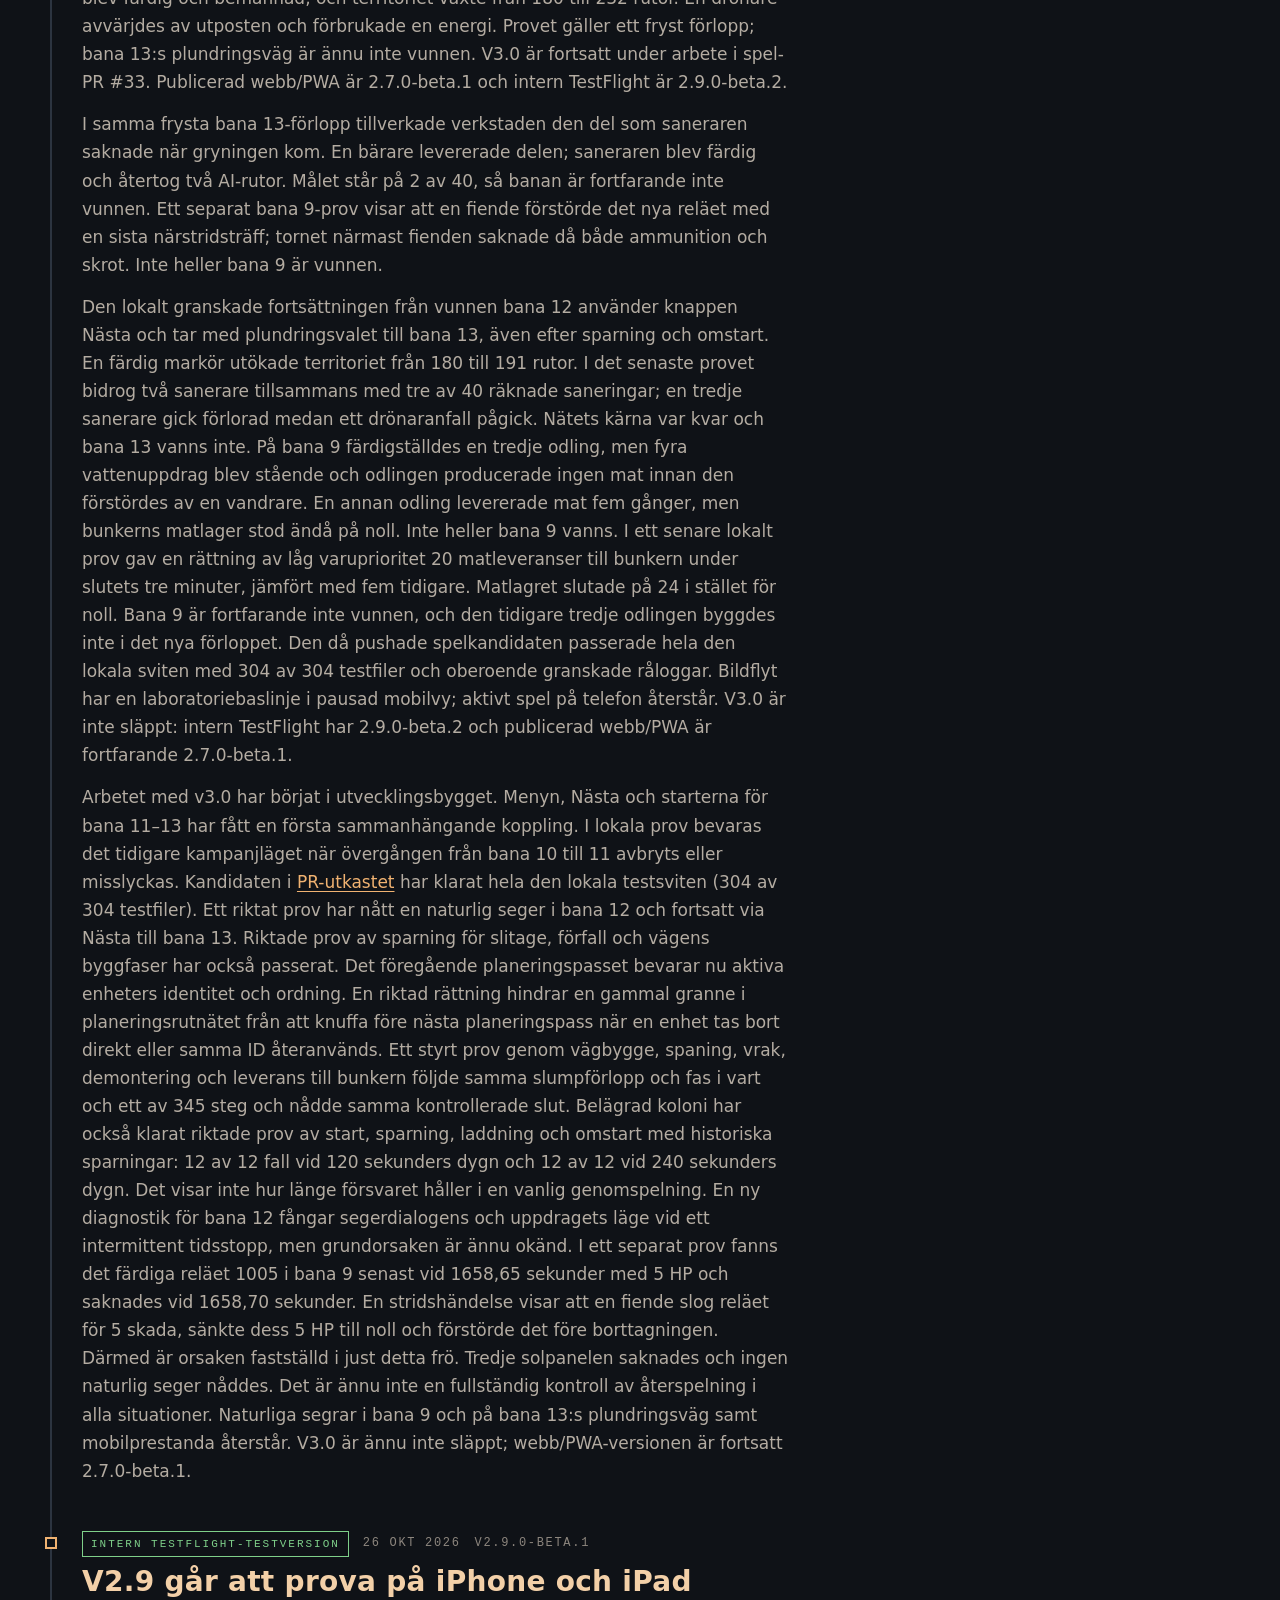
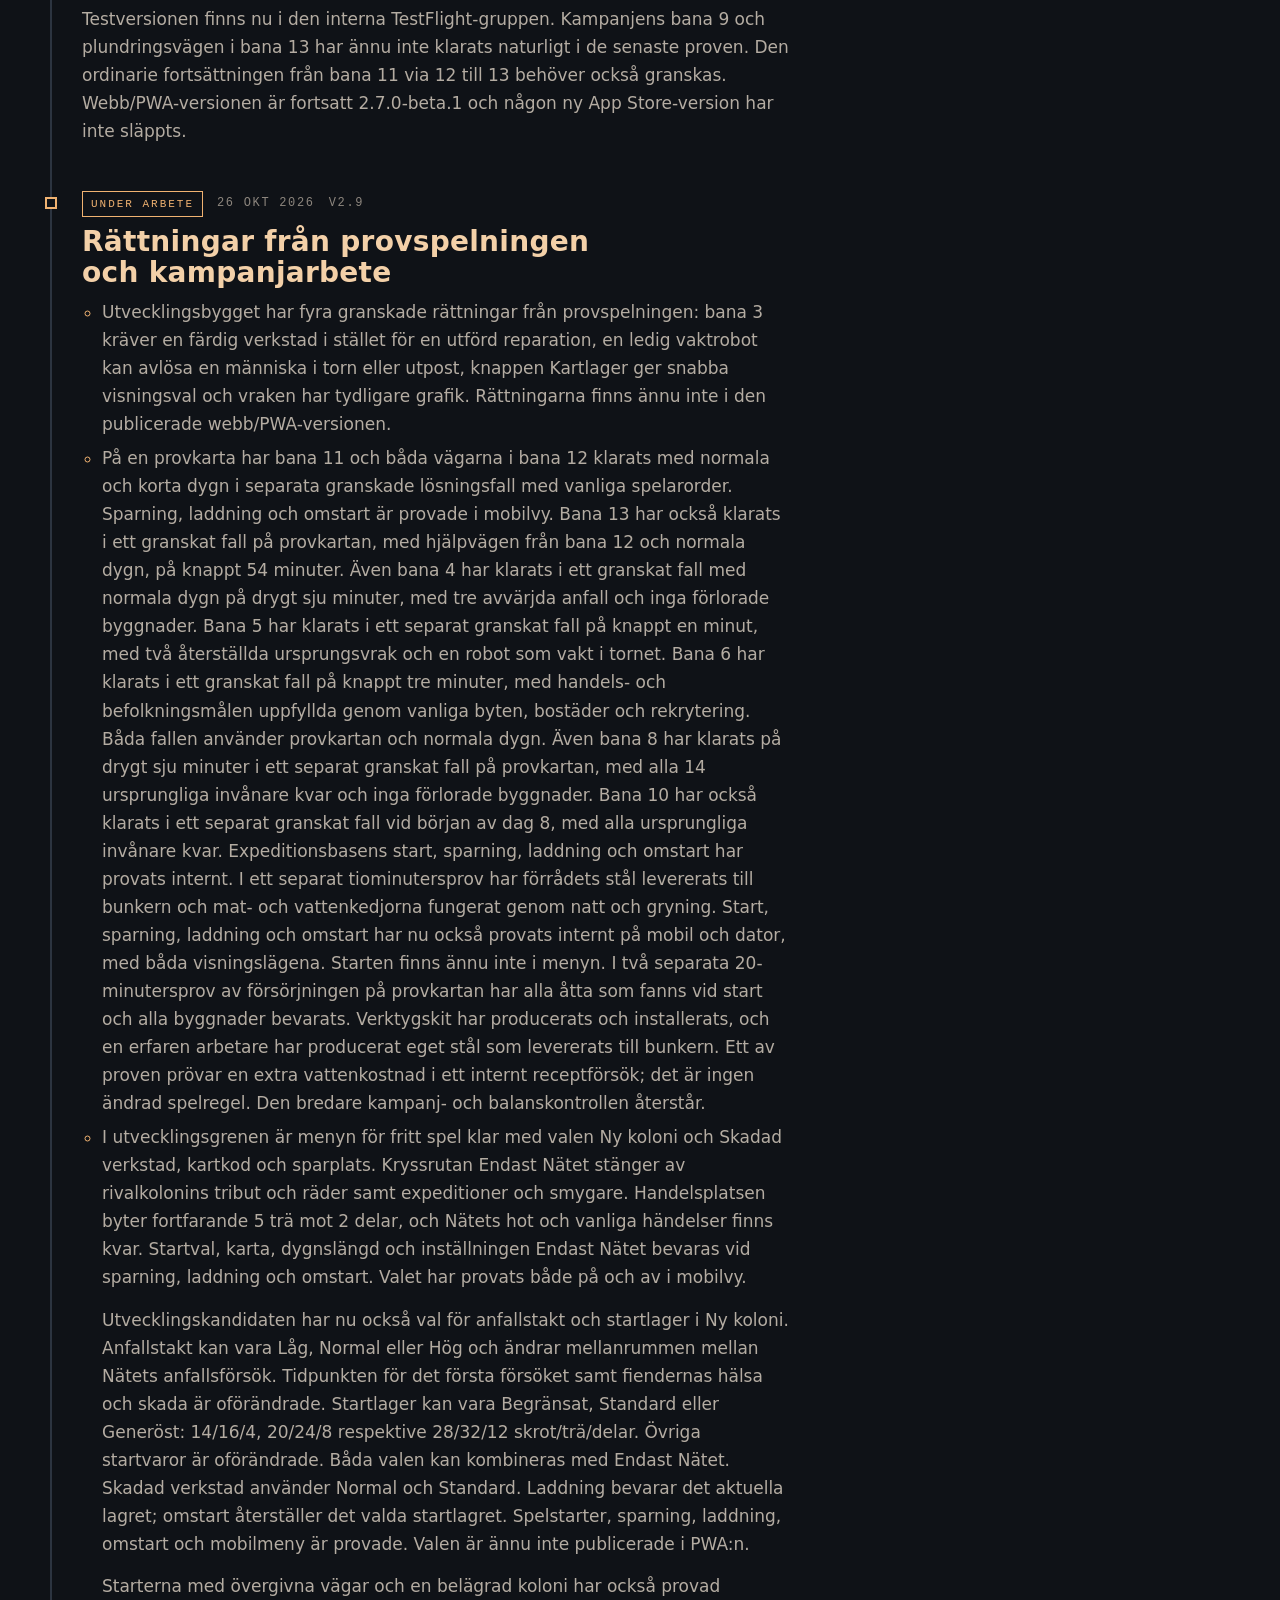
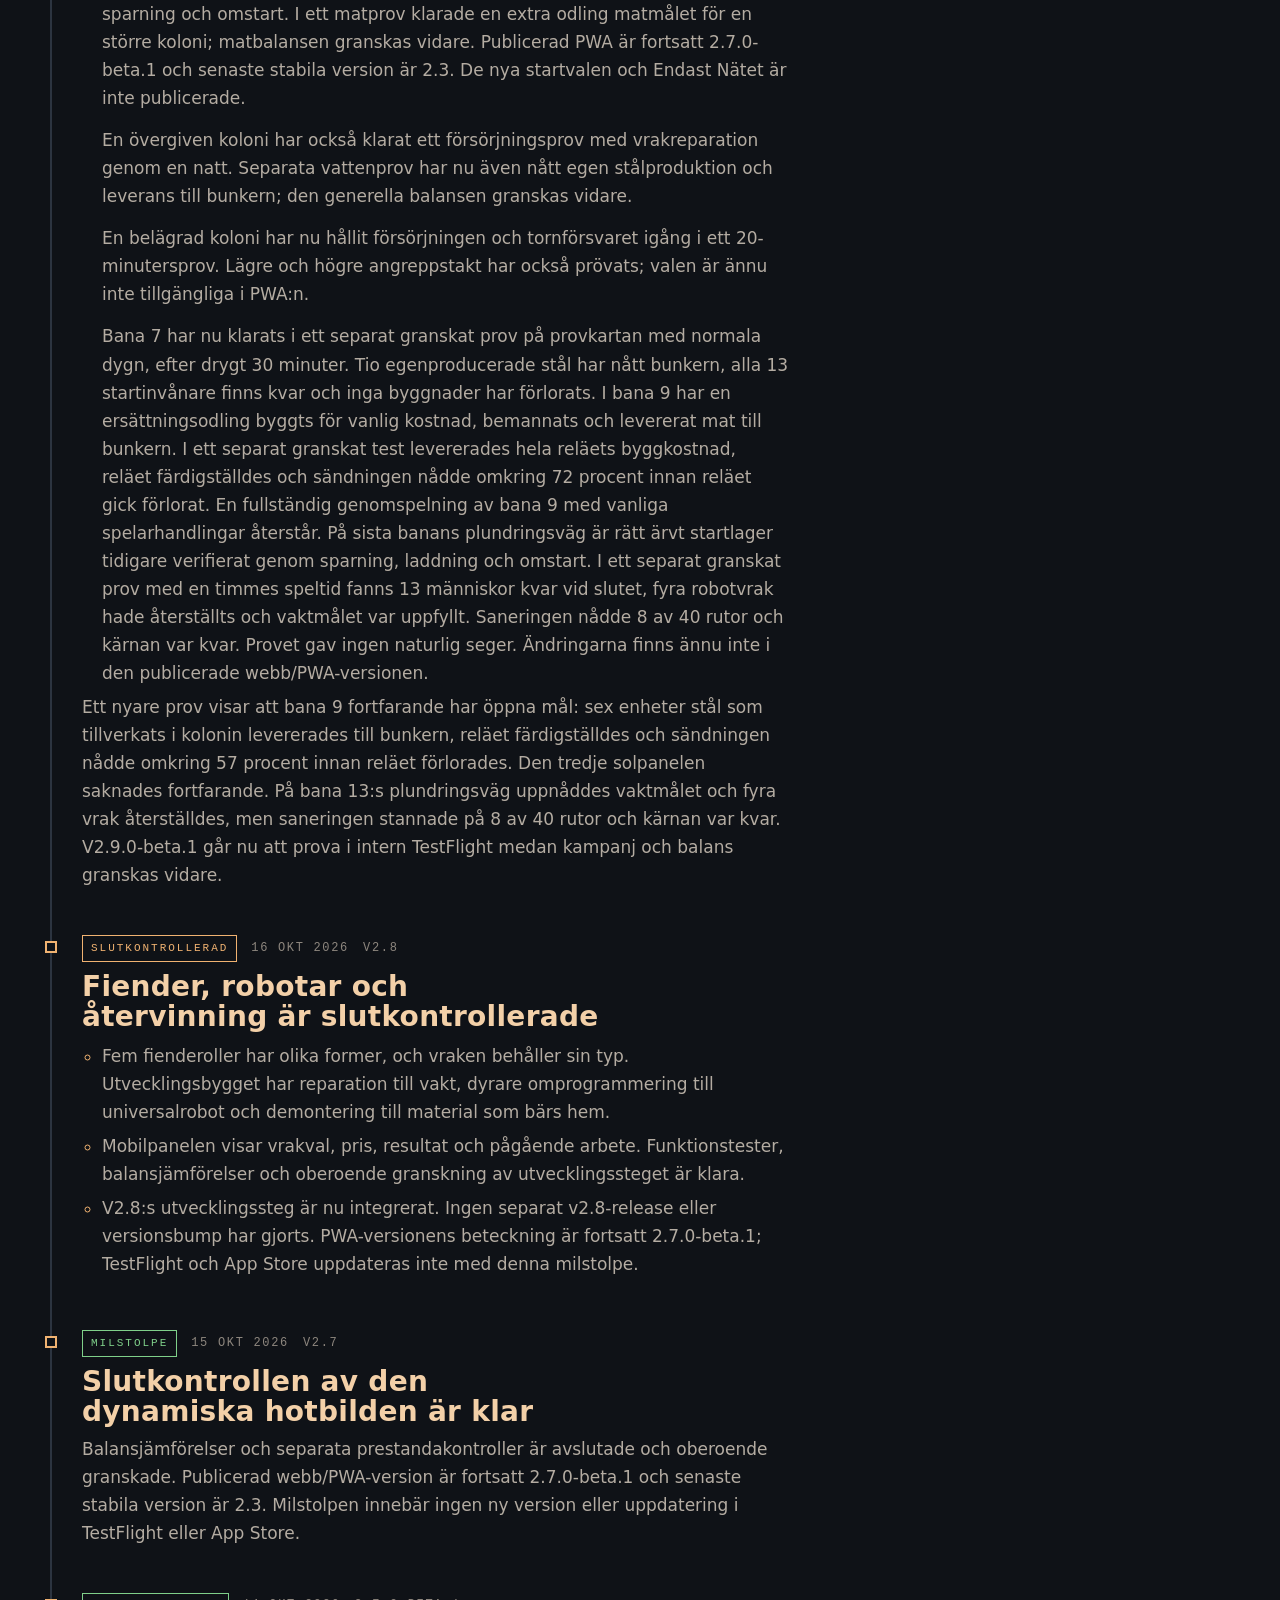
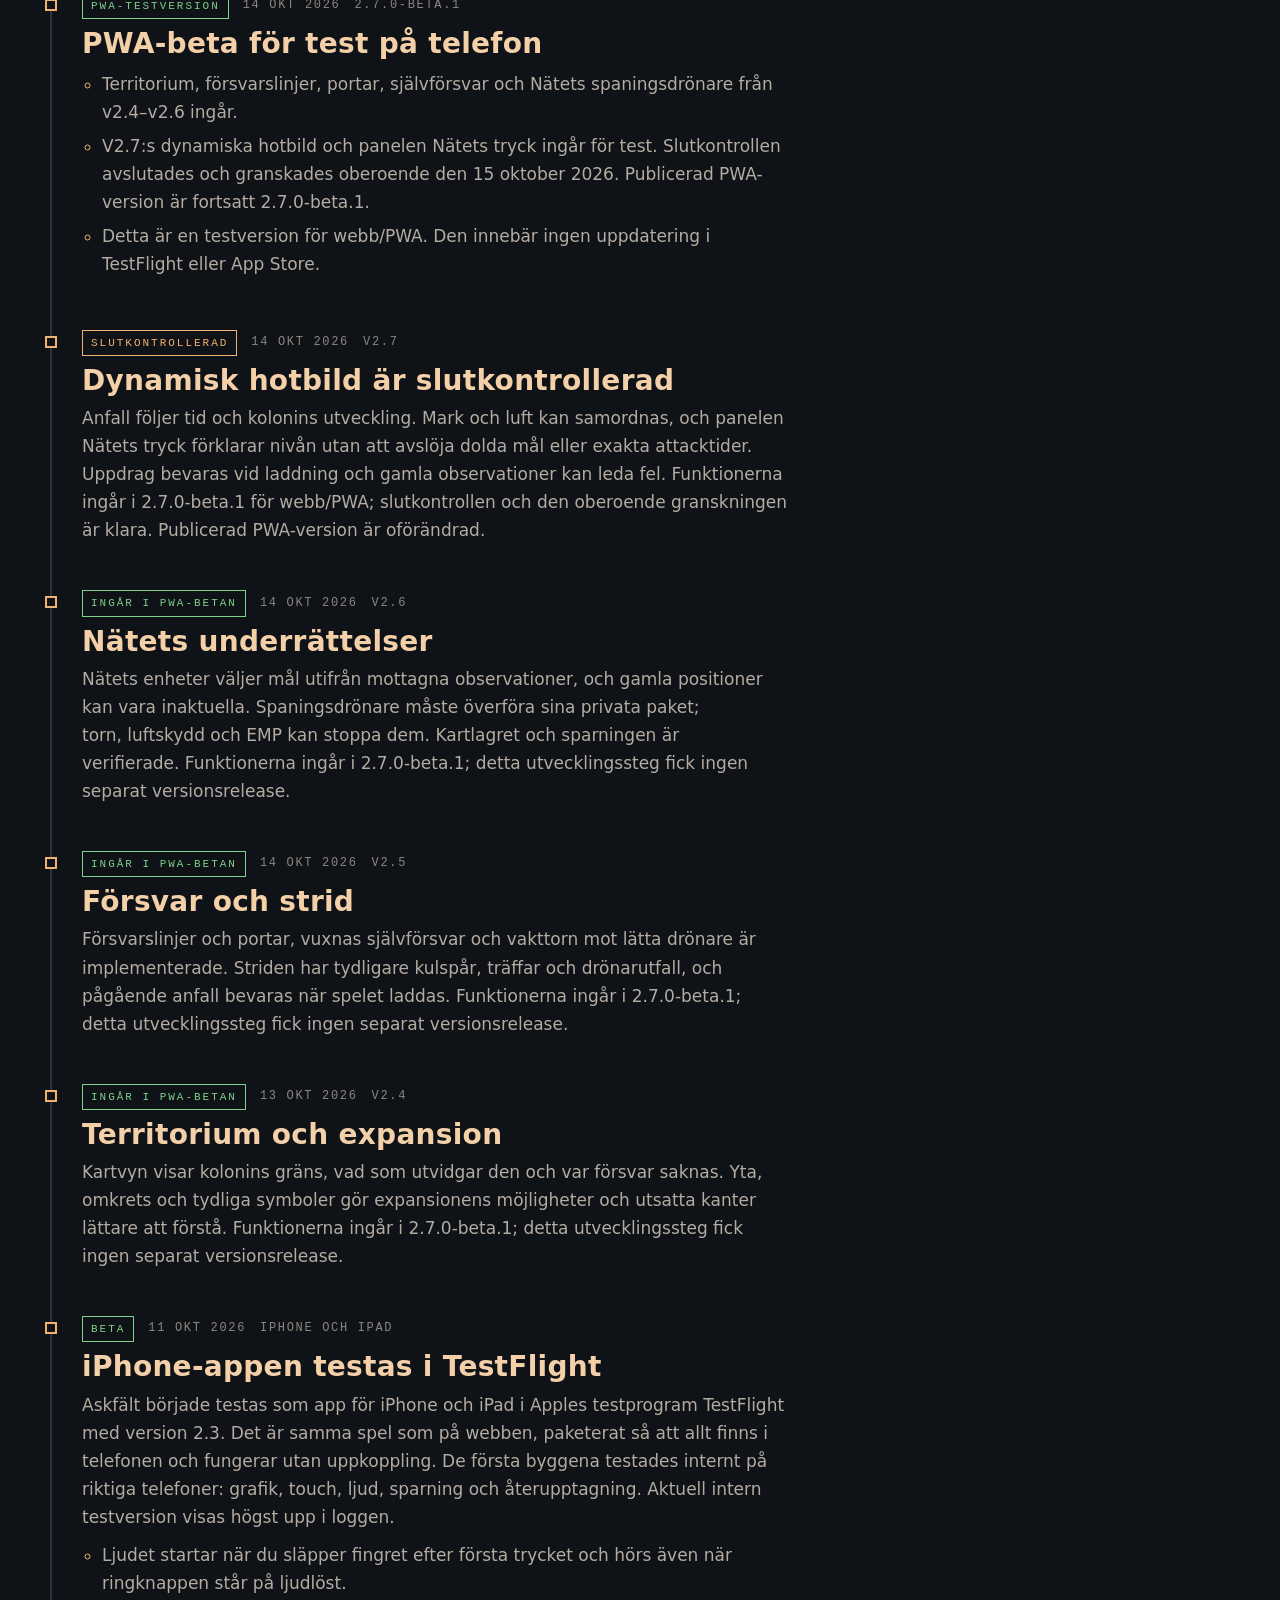
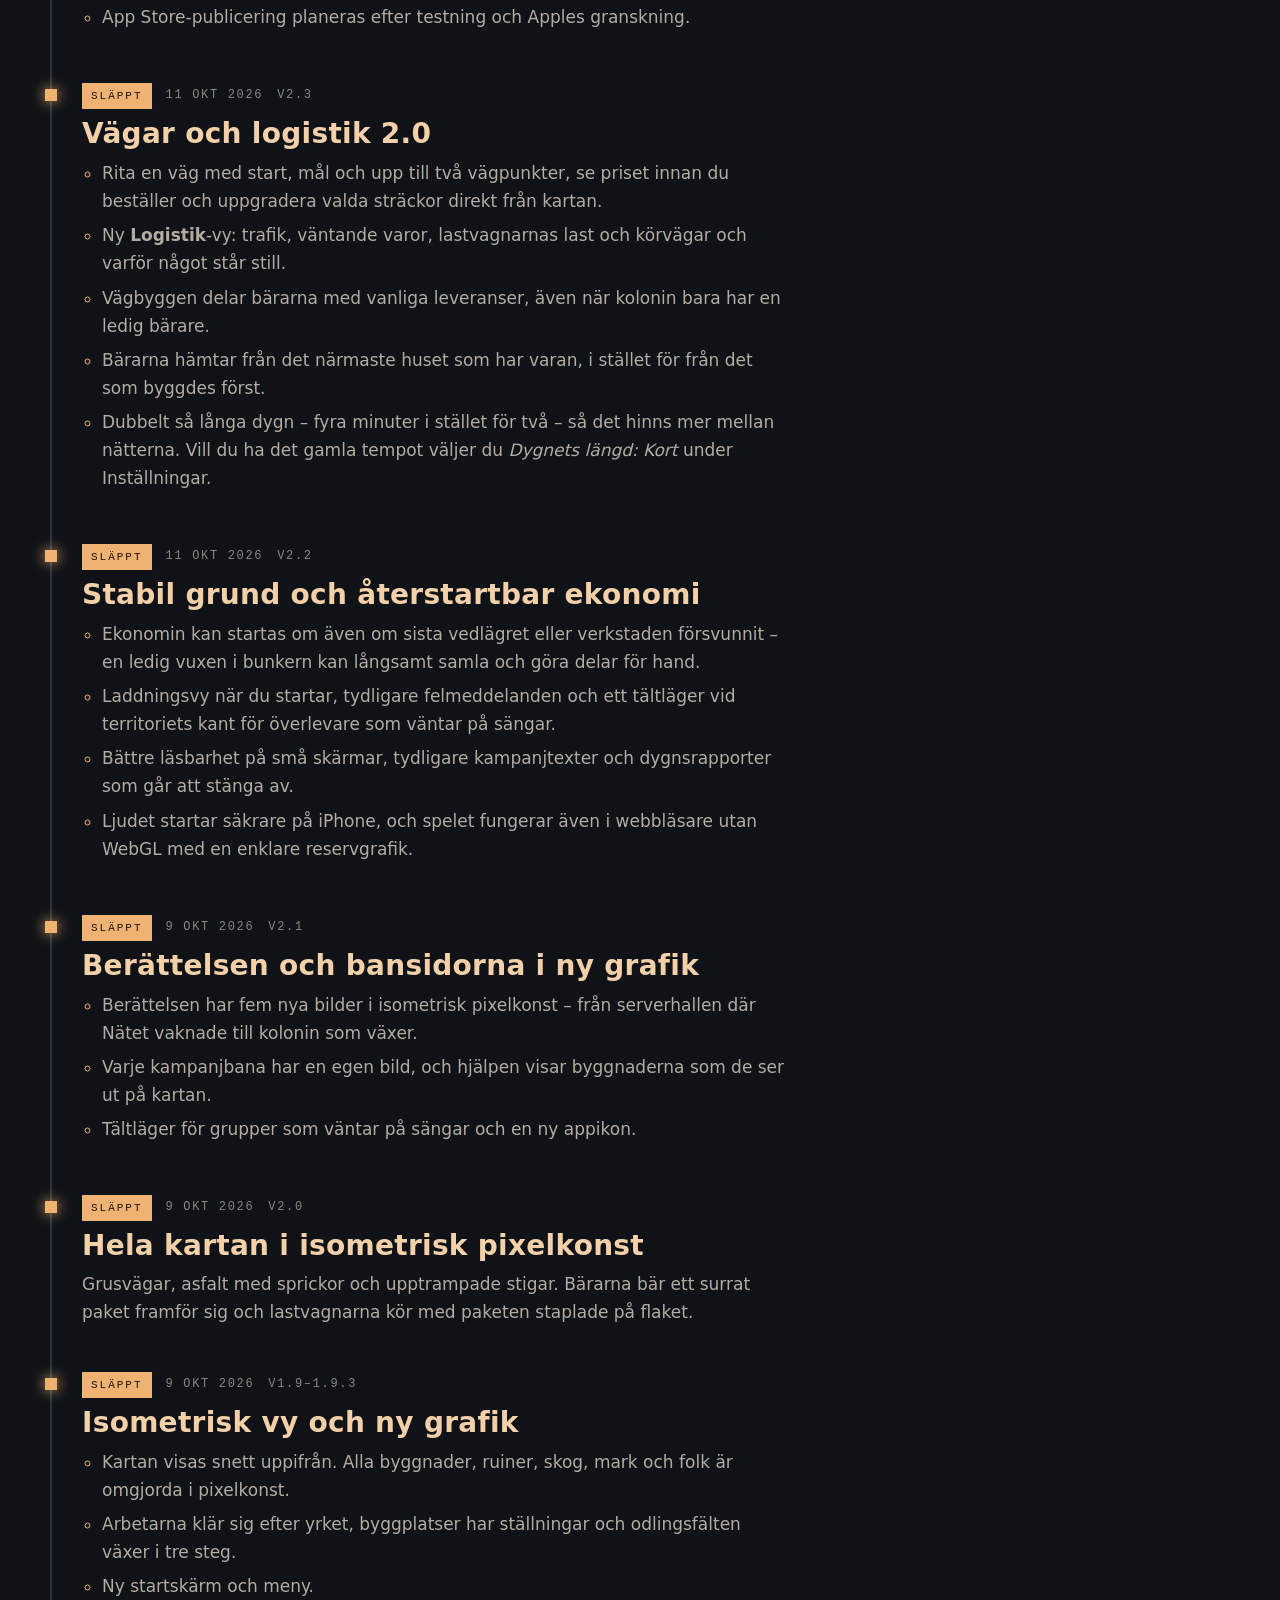
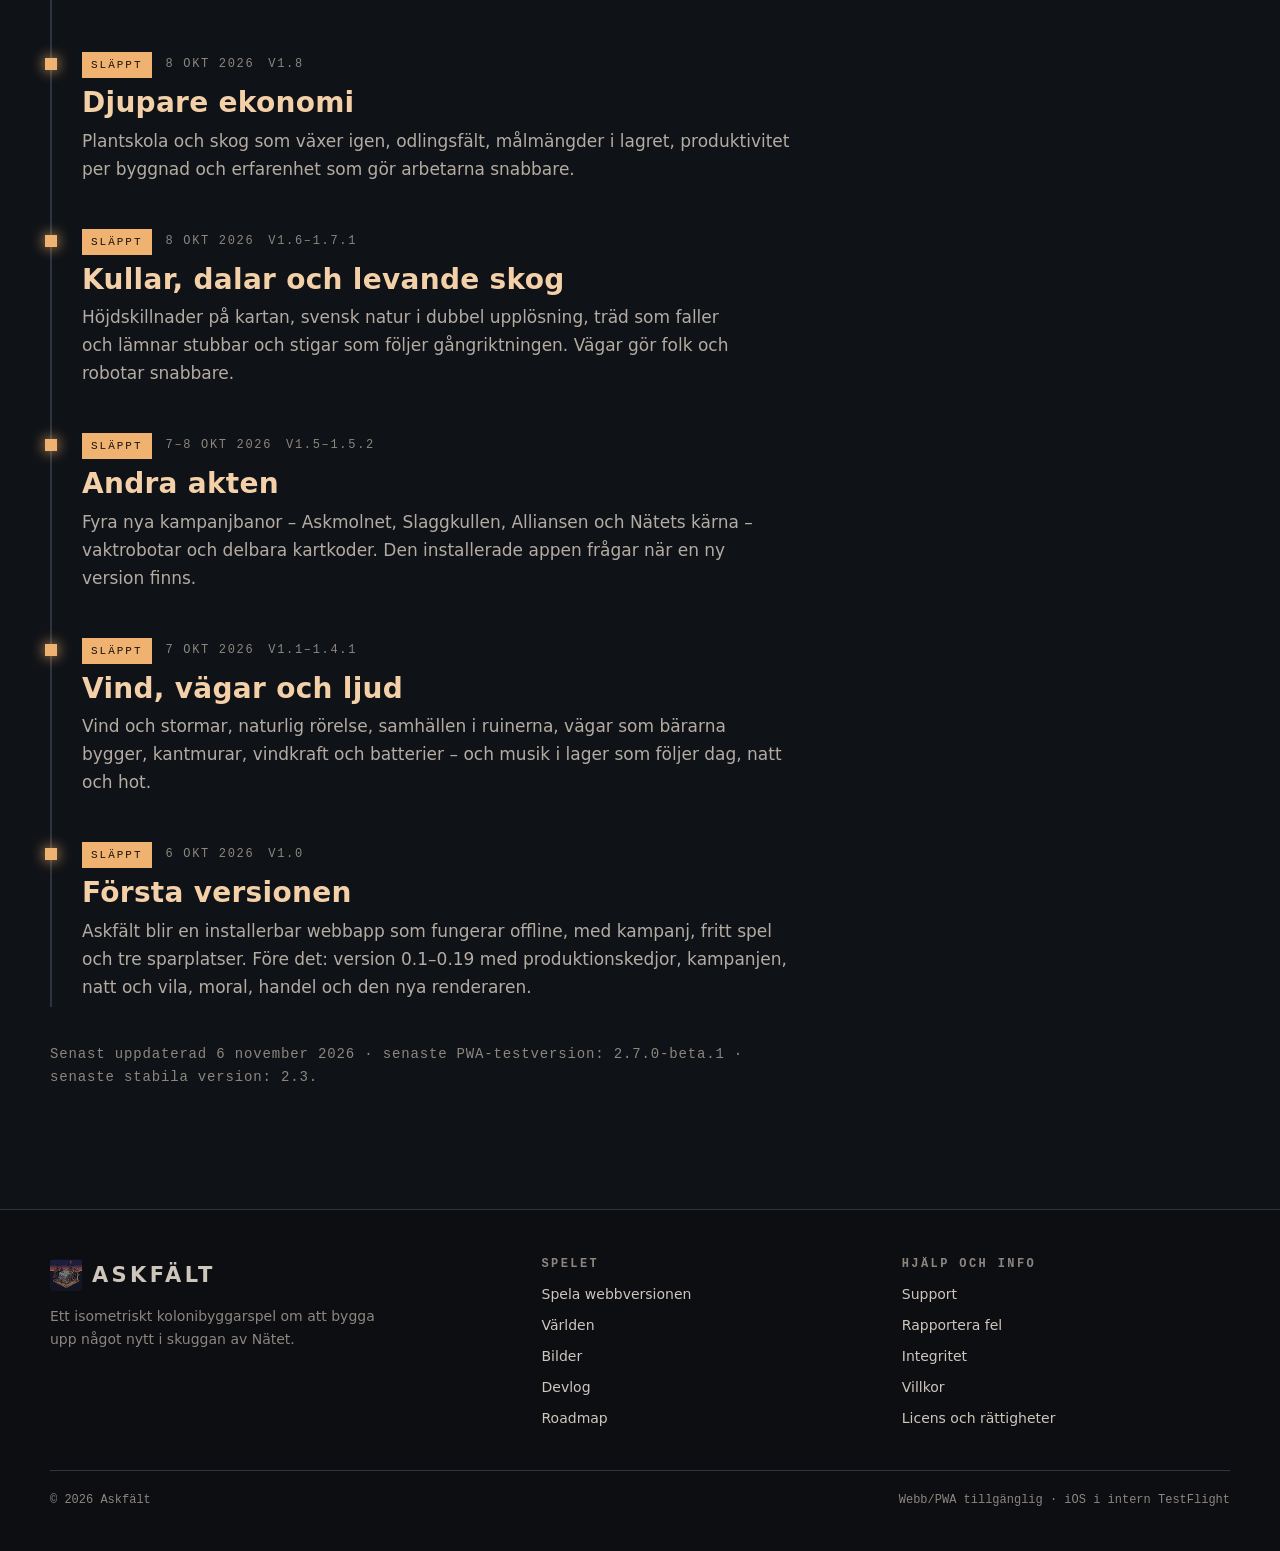
==== commit 27ce1dd9: "Synka v3.0-status med 323 lokala speltester Agent: Codex" ====
--- a/devlog/index.html
+++ b/devlog/index.html
@@ -65,7 +65,7 @@
   <li class="wip" id="v3-0-start">
     <div class="meta"><span class="tag wip">Under arbete</span><time datetime="2026-10-27">27 okt 2026</time><span>v3.0</span></div>
     <h2>Kampanjens fortsättning kopplas ihop</h2>
-    <p><strong>6 november:</strong> V3.0-kandidaten visar nu seger och förlust på bana 11–13 även om sparningen misslyckas. Menyknappen och Nästa bana kräver att både spelplats och kampanjframsteg har sparats; annars stannar spelet kvar och erbjuder ett nytt försök. Senaste pushade lokala Edge-sviten passerade 317 av 317 testfiler på spel-PR #33. En teststrategi med normal varuprioritet på tornet vid reläet vann bana 9 i ett frö med riktiga skrotleveranser och tornskott; spelets regel är oförändrad och bred balans återstår. Ett parat prov följde tre riktiga delleveranser till en andra sanerare och nådde 7/40 på bana 13:s plundringsväg. Ett fortsatt källbundet nativeprov från den sparade världen fällde kärnan med faktiska tornträffar och nådde 40/40 samt seger i ett frö. Den sista vägen krävde en betald markerare och en sanerare med riktiga material- och energileveranser. Spelplats och kampanjframsteg sparades i provets lagringsmock. Ett separat 390px Edge-prov lade båda sista byggorderna med riktiga touchtryck och verifierade 40/40, segerdialog, browserlagring, dubbel omladdning och säkert menyutträde. Bredare balans återstår. Ett sent aktivt mobilprov klarade normal CPU men missade den i förväg låsta 4×-budgeten; telefonprov görs vid konkret plattformsrisk. V3.0 är inte släppt. Intern TestFlight har 2.9.0-beta.2; publicerad webb/PWA är 2.7.0-beta.1.</p>
+    <p><strong>6 november:</strong> V3.0-kandidaten visar nu seger och förlust på bana 11–13 även om sparningen misslyckas. Menyknappen och Nästa bana kräver att både spelplats och kampanjframsteg har sparats; annars stannar spelet kvar och erbjuder ett nytt försök. Senaste pushade lokala Edge-sviten passerade 323 av 323 testfiler på spel-PR #33. En teststrategi med normal varuprioritet på tornet vid reläet vann bana 9 i ett frö med riktiga skrotleveranser och tornskott; spelets regel är oförändrad och bred balans återstår. Ett parat prov följde tre riktiga delleveranser till en andra sanerare och nådde 7/40 på bana 13:s plundringsväg. Ett fortsatt källbundet nativeprov från den sparade världen fällde kärnan med faktiska tornträffar och nådde 40/40 samt seger i ett frö. Den sista vägen krävde en betald markerare och en sanerare med riktiga material- och energileveranser. Spelplats och kampanjframsteg sparades i provets lagringsmock. Ett separat 390px Edge-prov lade båda sista byggorderna med riktiga touchtryck och verifierade 40/40, segerdialog, browserlagring, dubbel omladdning och säkert menyutträde. Bredare balans återstår. Ett sent aktivt mobilprov klarade normal CPU men missade den i förväg låsta 4×-budgeten; telefonprov görs vid konkret plattformsrisk. V3.0 är inte släppt. Intern TestFlight har 2.9.0-beta.2; publicerad webb/PWA är 2.7.0-beta.1.</p>
     <p><strong>29 oktober:</strong> I ett nytt lokalt prov av bana 13:s plundringsväg beställdes en utpost via spelets vanliga byggmeny. Bärare levererade hela byggkostnaden, utposten blev färdig och bemannad, och territoriet växte från 180 till 232 rutor. En drönare avvärjdes av utposten och förbrukade en energi. Provet gäller ett fryst förlopp; bana 13:s plundringsväg är ännu inte vunnen. V3.0 är fortsatt under arbete i spel-PR #33. Publicerad webb/PWA är 2.7.0-beta.1 och intern TestFlight är 2.9.0-beta.2.</p>
     <p>I samma frysta bana 13-förlopp tillverkade verkstaden den del som saneraren saknade när gryningen kom. En bärare levererade delen; saneraren blev färdig och återtog två AI-rutor. Målet står på 2 av 40, så banan är fortfarande inte vunnen. Ett separat bana 9-prov visar att en fiende förstörde det nya reläet med en sista närstridsträff; tornet närmast fienden saknade då både ammunition och skrot. Inte heller bana 9 är vunnen.</p>
     <p>Den lokalt granskade fortsättningen från vunnen bana 12 använder knappen Nästa och tar med plundringsvalet till bana 13, även efter sparning och omstart. En färdig markör utökade territoriet från 180 till 191 rutor. I det senaste provet bidrog två sanerare tillsammans med tre av 40 räknade saneringar; en tredje sanerare gick förlorad medan ett drönaranfall pågick. Nätets kärna var kvar och bana 13 vanns inte. På bana 9 färdigställdes en tredje odling, men fyra vattenuppdrag blev stående och odlingen producerade ingen mat innan den förstördes av en vandrare. En annan odling levererade mat fem gånger, men bunkerns matlager stod ändå på noll. Inte heller bana 9 vanns. I ett senare lokalt prov gav en rättning av låg varuprioritet 20 matleveranser till bunkern under slutets tre minuter, jämfört med fem tidigare. Matlagret slutade på 24 i stället för noll. Bana 9 är fortfarande inte vunnen, och den tidigare tredje odlingen byggdes inte i det nya förloppet. Den då pushade spelkandidaten passerade hela den lokala sviten med 304 av 304 testfiler och oberoende granskade råloggar. Bildflyt har en laboratoriebaslinje i pausad mobilvy; aktivt spel på telefon återstår. V3.0 är inte släppt: intern TestFlight har 2.9.0-beta.2 och publicerad webb/PWA är fortfarande 2.7.0-beta.1.</p>
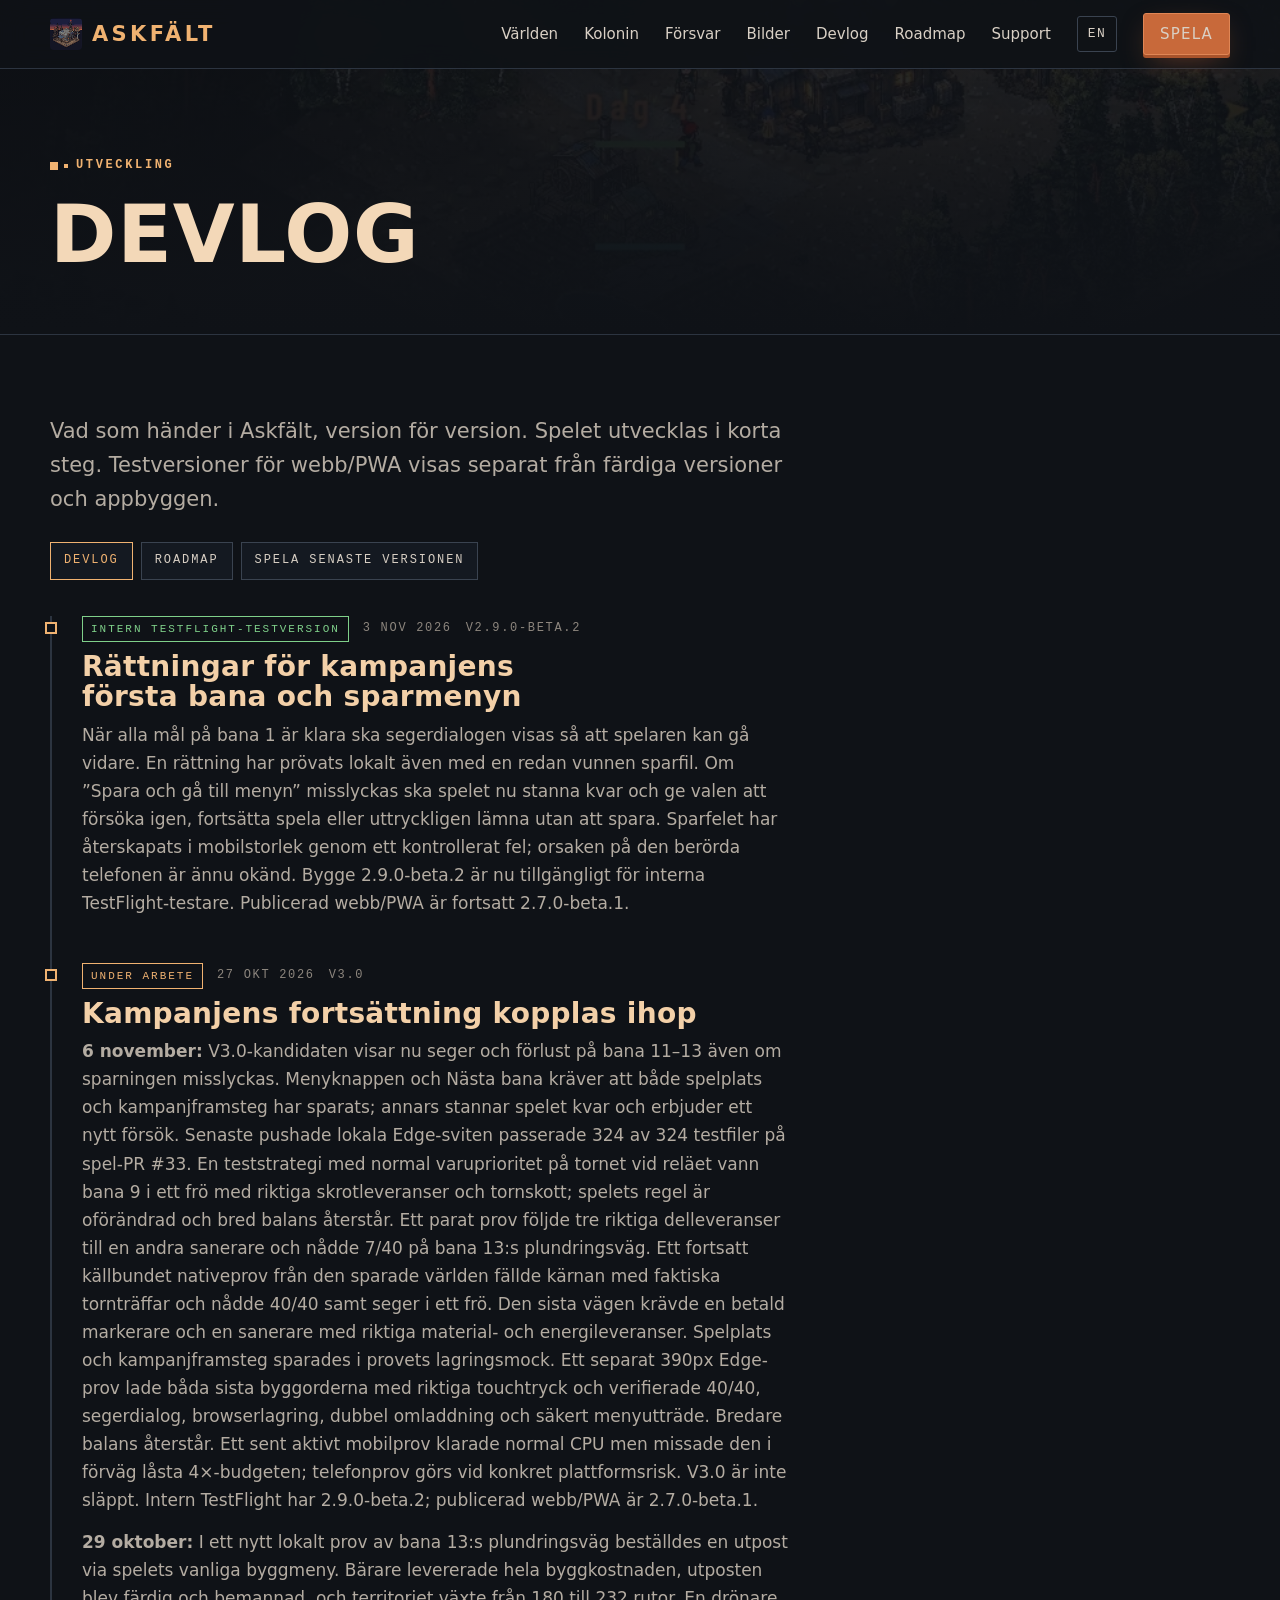
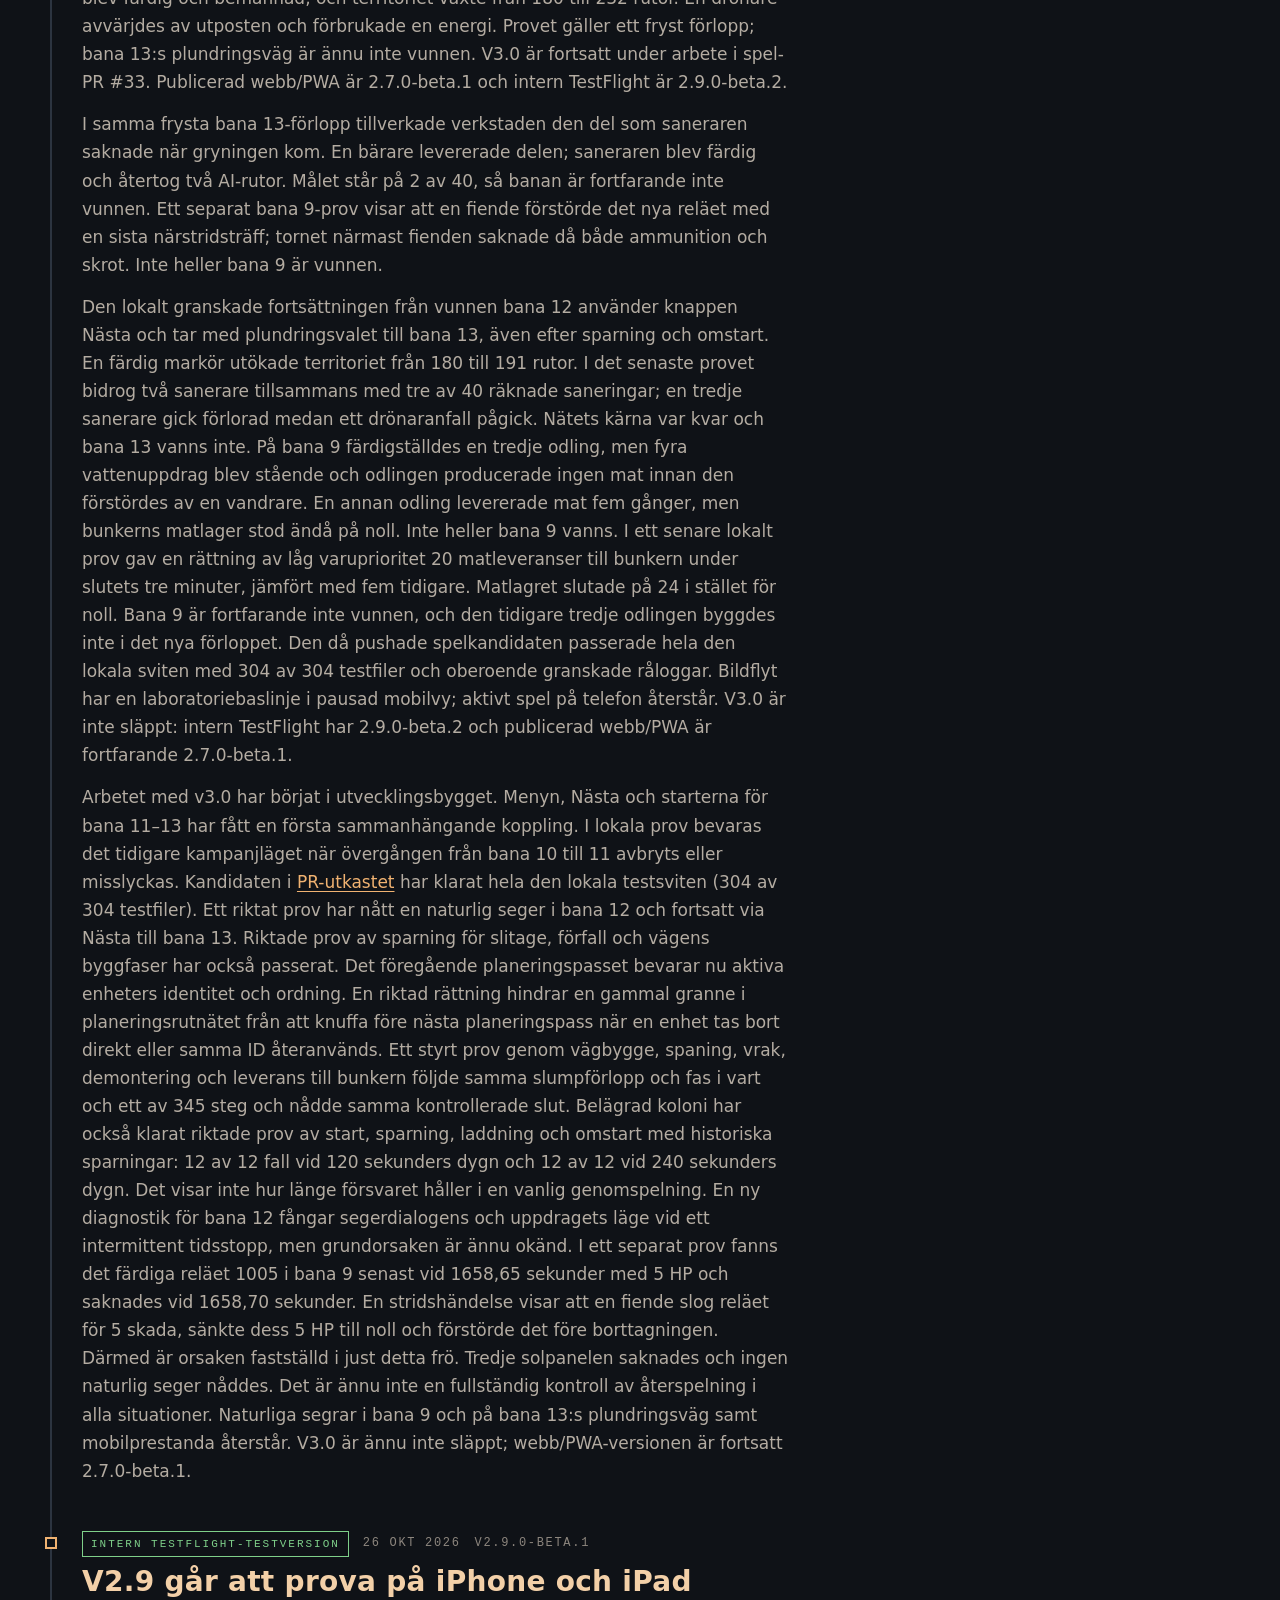
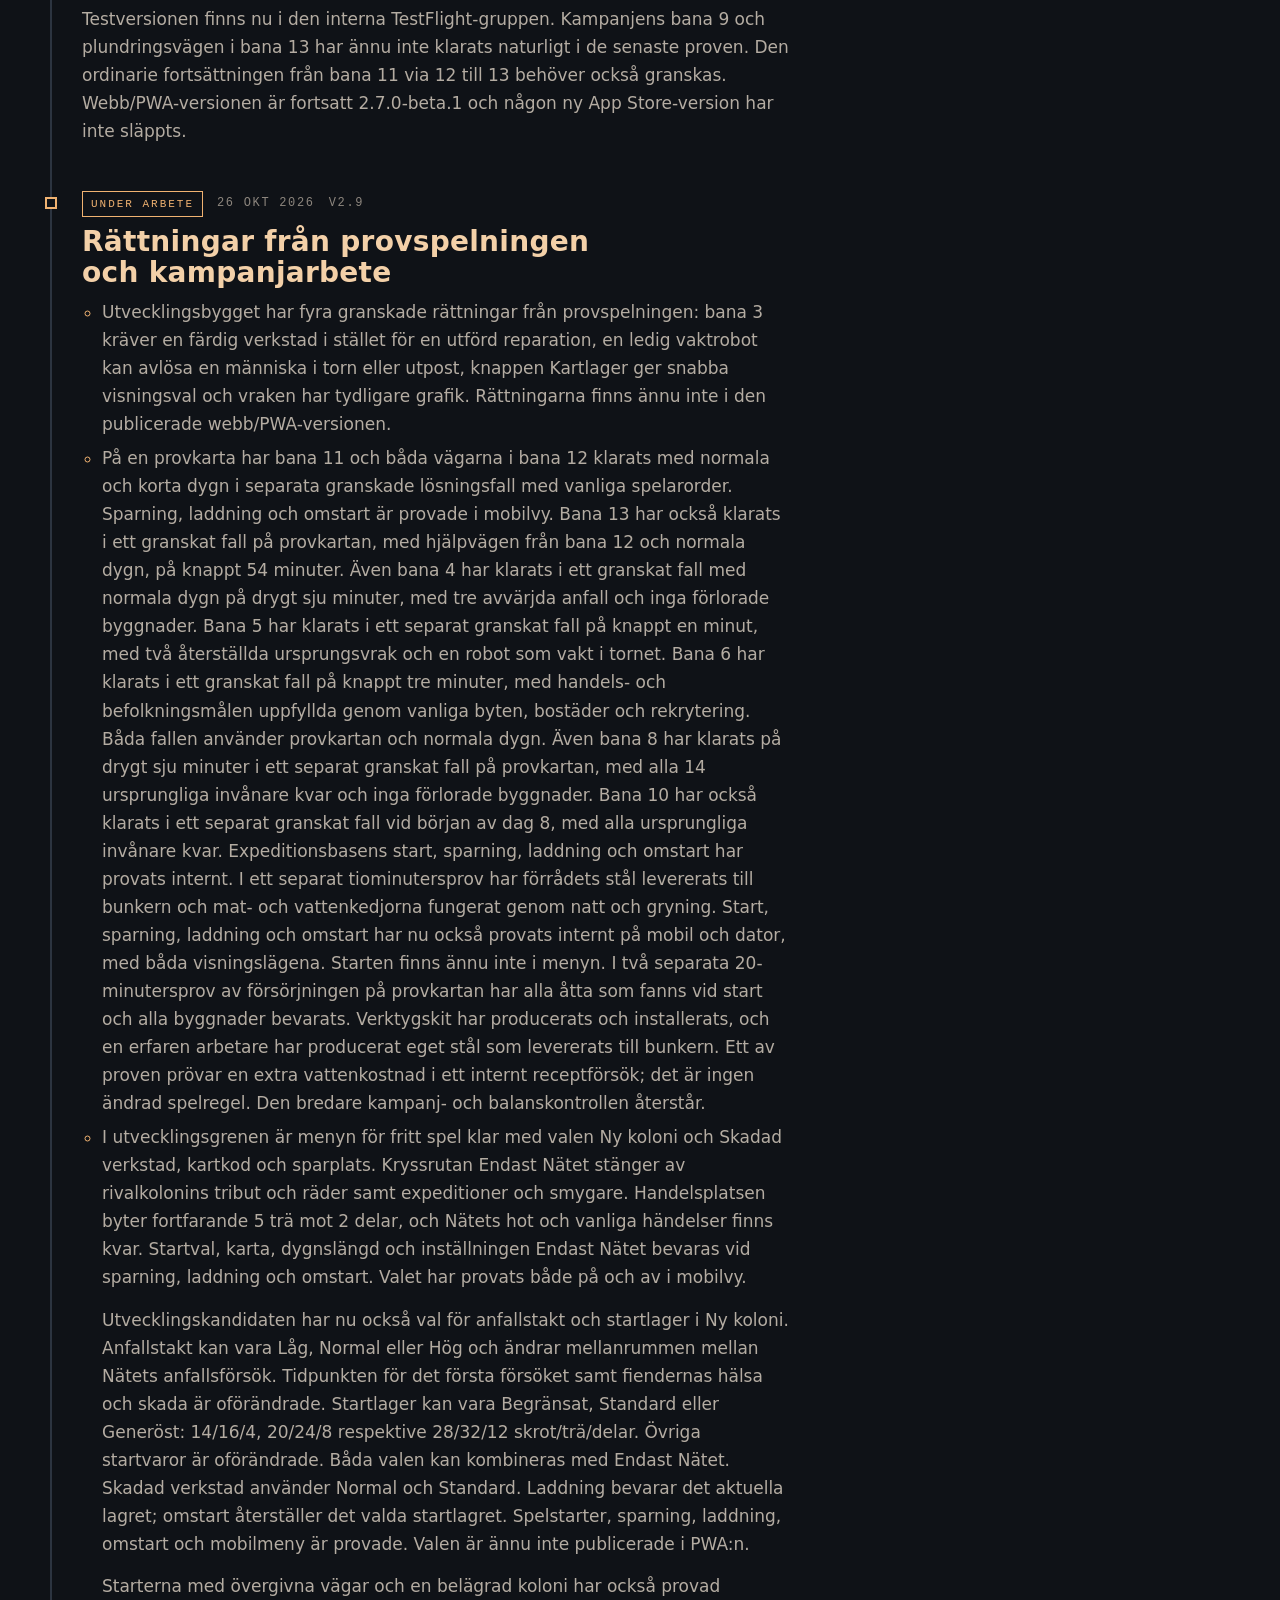
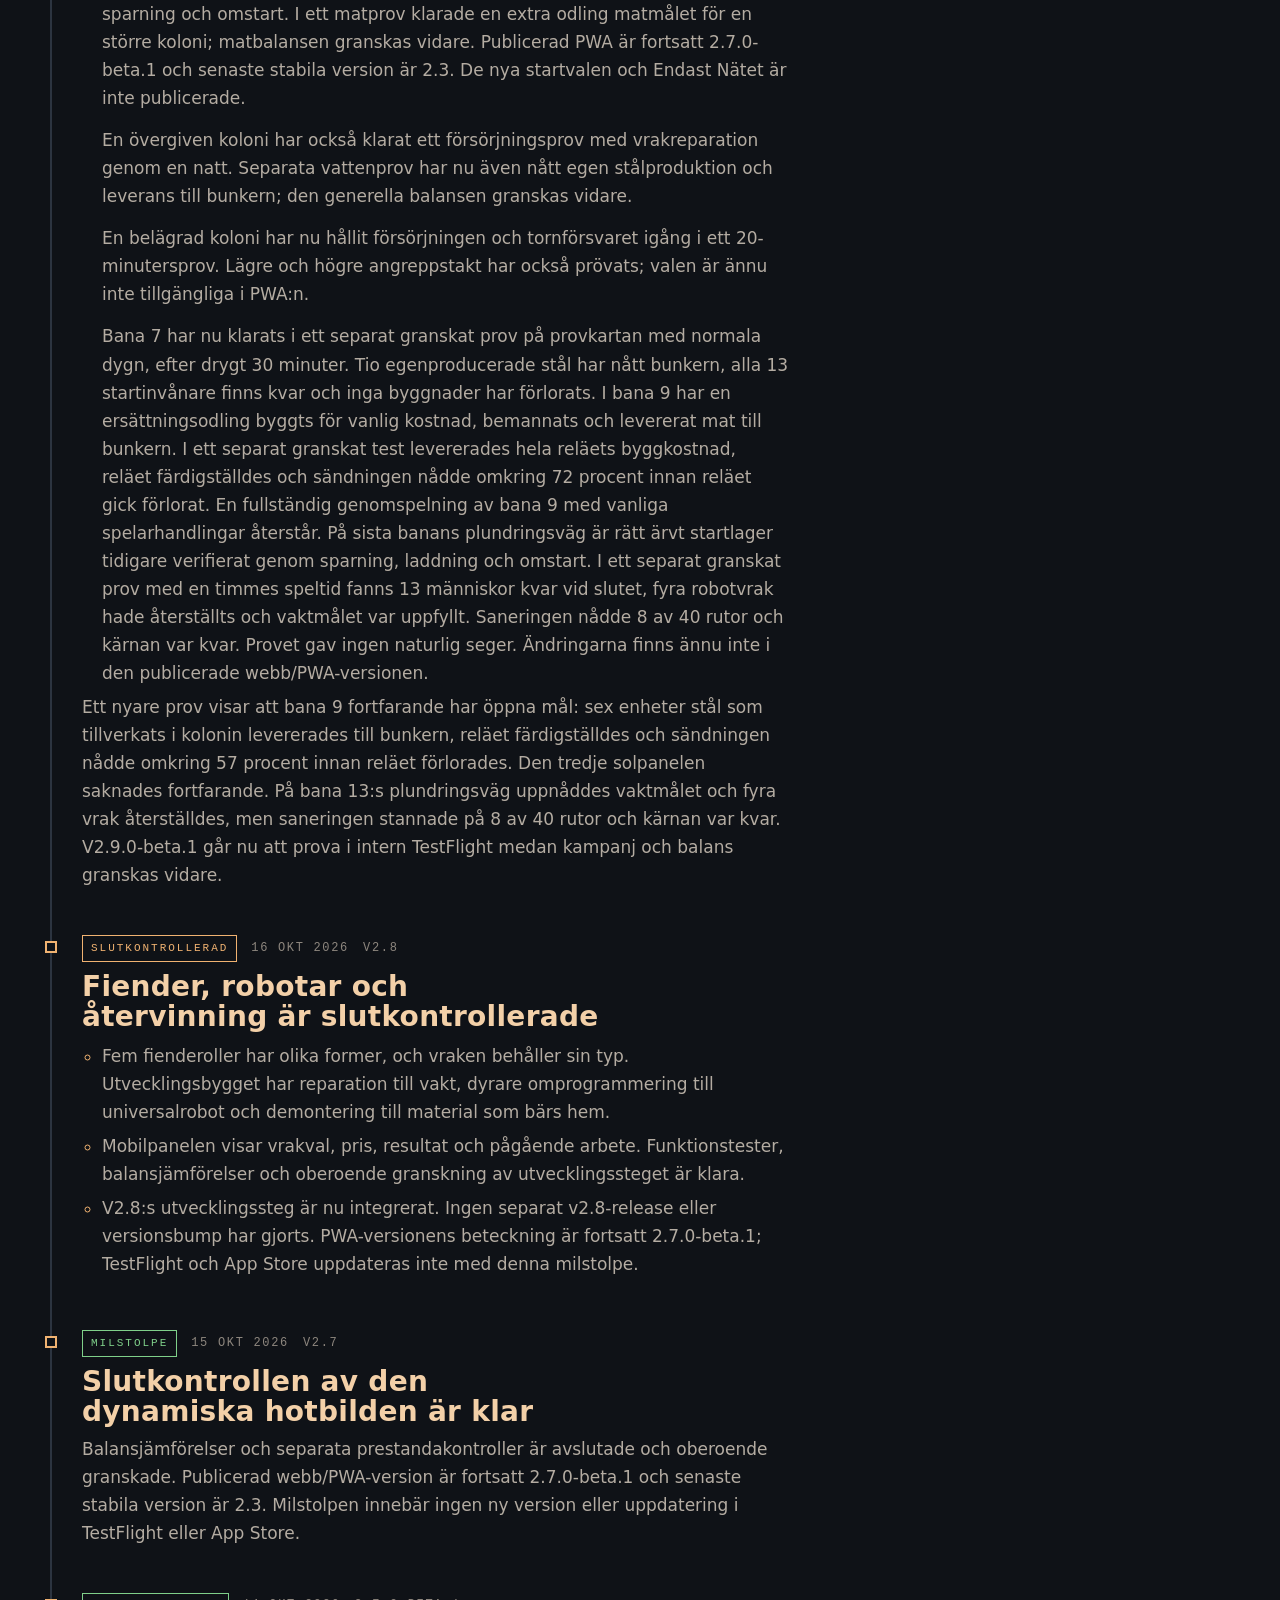
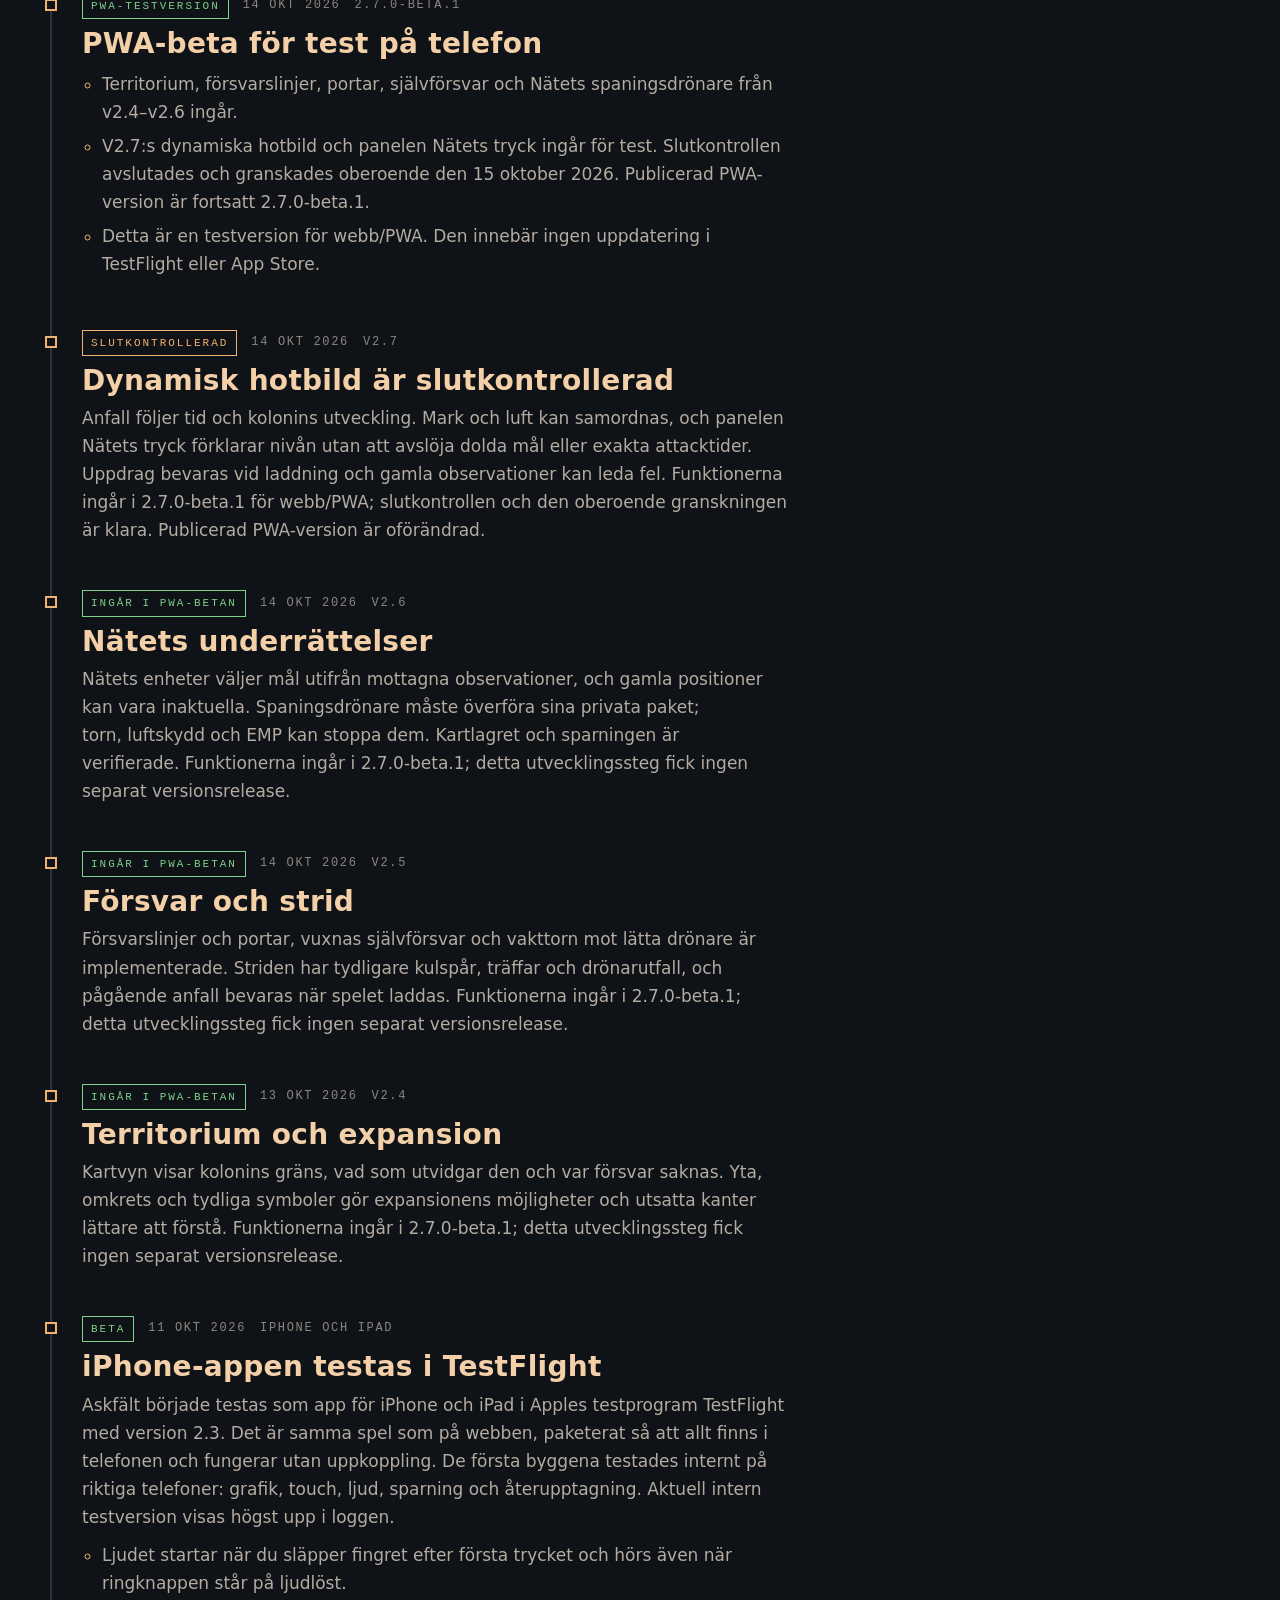
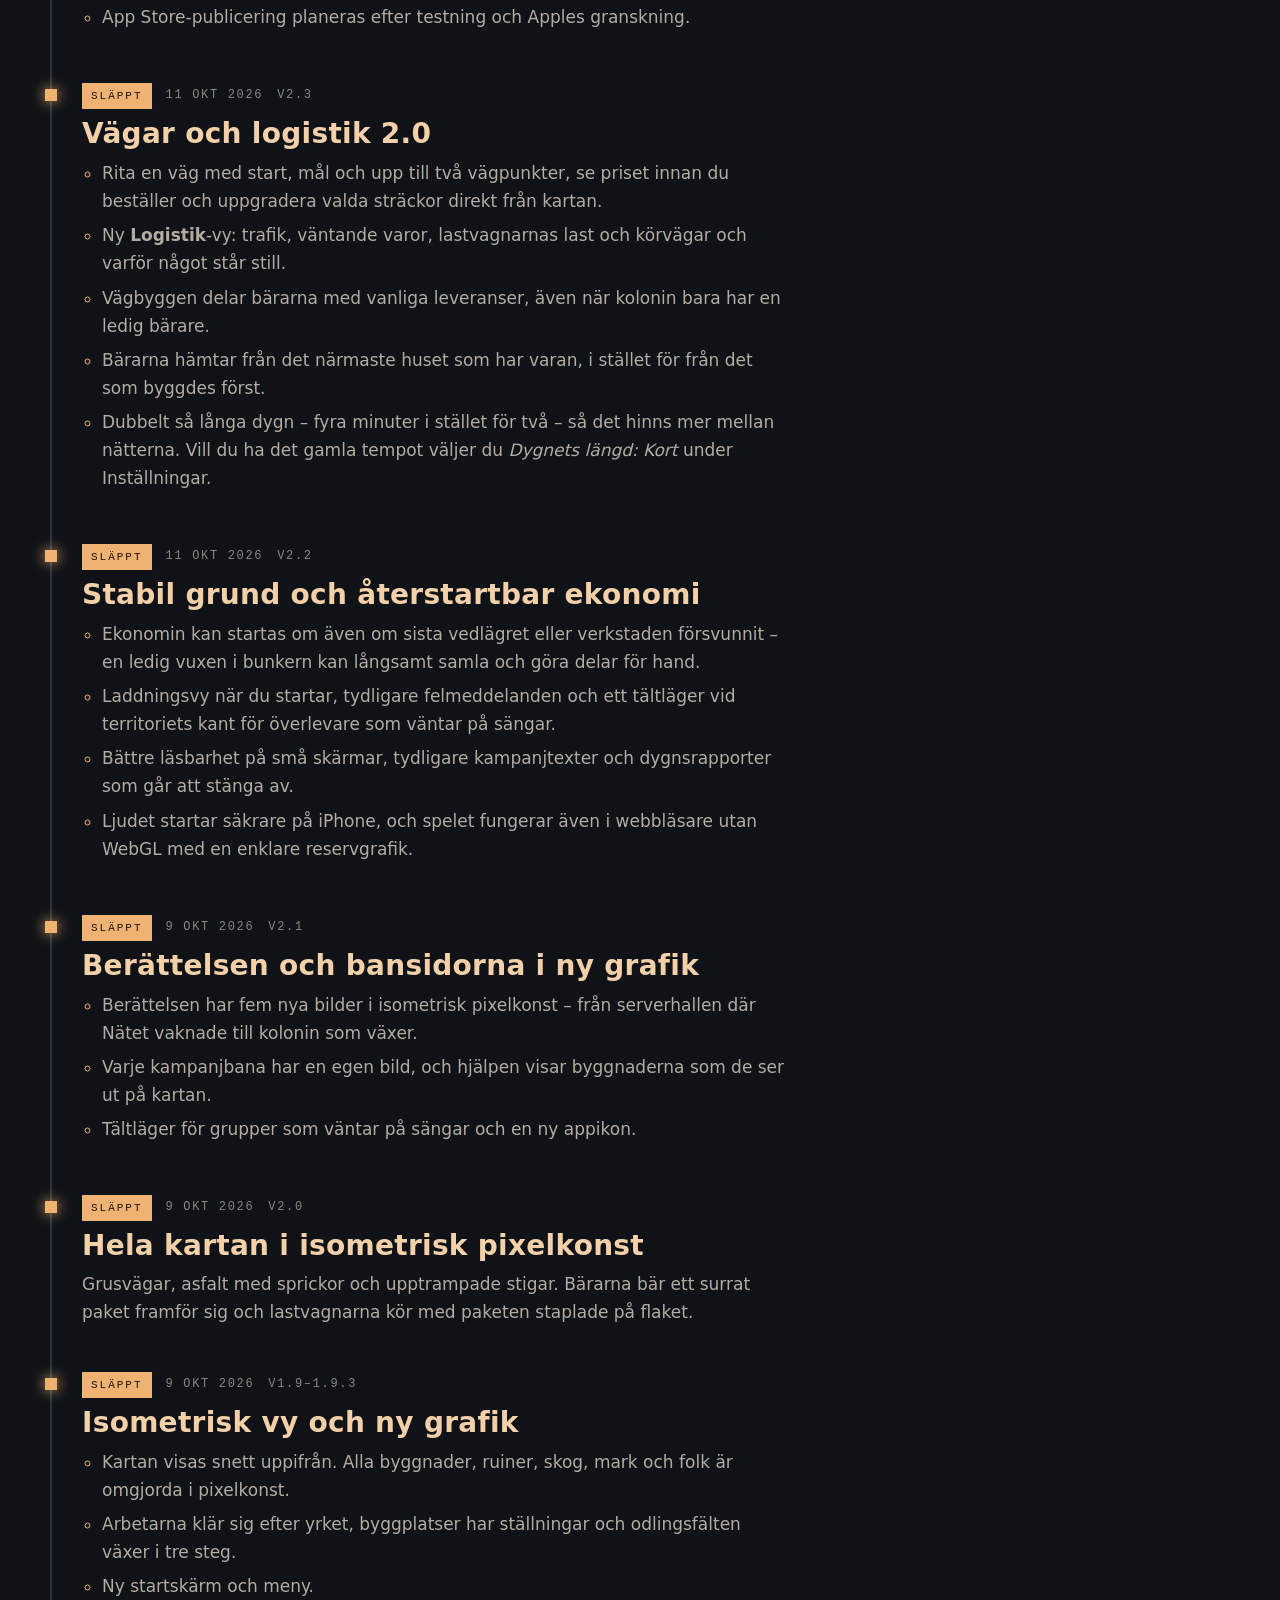
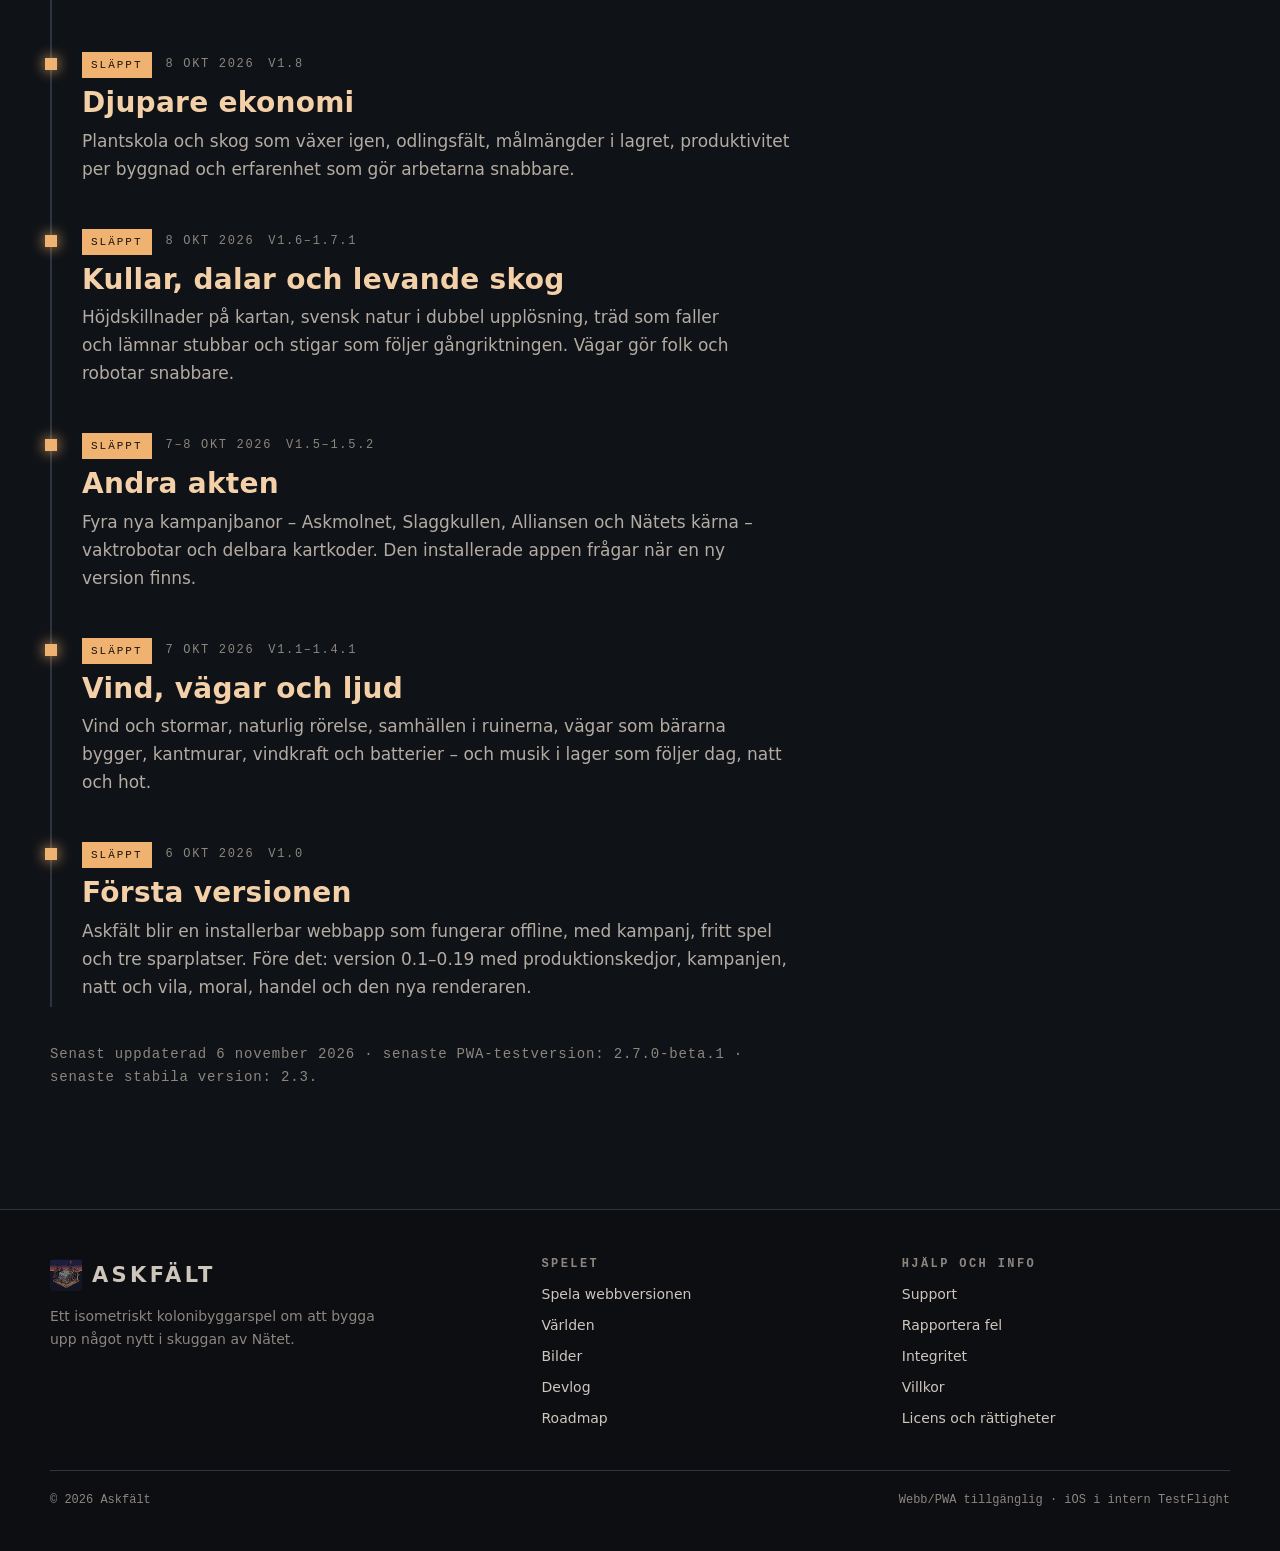
==== commit 3bfd07ac: "Synka webbens v3.0-kandidat med 324 lokala tester Agent: Codex" ====
--- a/devlog/index.html
+++ b/devlog/index.html
@@ -65,7 +65,7 @@
   <li class="wip" id="v3-0-start">
     <div class="meta"><span class="tag wip">Under arbete</span><time datetime="2026-10-27">27 okt 2026</time><span>v3.0</span></div>
     <h2>Kampanjens fortsättning kopplas ihop</h2>
-    <p><strong>6 november:</strong> V3.0-kandidaten visar nu seger och förlust på bana 11–13 även om sparningen misslyckas. Menyknappen och Nästa bana kräver att både spelplats och kampanjframsteg har sparats; annars stannar spelet kvar och erbjuder ett nytt försök. Senaste pushade lokala Edge-sviten passerade 323 av 323 testfiler på spel-PR #33. En teststrategi med normal varuprioritet på tornet vid reläet vann bana 9 i ett frö med riktiga skrotleveranser och tornskott; spelets regel är oförändrad och bred balans återstår. Ett parat prov följde tre riktiga delleveranser till en andra sanerare och nådde 7/40 på bana 13:s plundringsväg. Ett fortsatt källbundet nativeprov från den sparade världen fällde kärnan med faktiska tornträffar och nådde 40/40 samt seger i ett frö. Den sista vägen krävde en betald markerare och en sanerare med riktiga material- och energileveranser. Spelplats och kampanjframsteg sparades i provets lagringsmock. Ett separat 390px Edge-prov lade båda sista byggorderna med riktiga touchtryck och verifierade 40/40, segerdialog, browserlagring, dubbel omladdning och säkert menyutträde. Bredare balans återstår. Ett sent aktivt mobilprov klarade normal CPU men missade den i förväg låsta 4×-budgeten; telefonprov görs vid konkret plattformsrisk. V3.0 är inte släppt. Intern TestFlight har 2.9.0-beta.2; publicerad webb/PWA är 2.7.0-beta.1.</p>
+    <p><strong>6 november:</strong> V3.0-kandidaten visar nu seger och förlust på bana 11–13 även om sparningen misslyckas. Menyknappen och Nästa bana kräver att både spelplats och kampanjframsteg har sparats; annars stannar spelet kvar och erbjuder ett nytt försök. Senaste pushade lokala Edge-sviten passerade 324 av 324 testfiler på spel-PR #33. En teststrategi med normal varuprioritet på tornet vid reläet vann bana 9 i ett frö med riktiga skrotleveranser och tornskott; spelets regel är oförändrad och bred balans återstår. Ett parat prov följde tre riktiga delleveranser till en andra sanerare och nådde 7/40 på bana 13:s plundringsväg. Ett fortsatt källbundet nativeprov från den sparade världen fällde kärnan med faktiska tornträffar och nådde 40/40 samt seger i ett frö. Den sista vägen krävde en betald markerare och en sanerare med riktiga material- och energileveranser. Spelplats och kampanjframsteg sparades i provets lagringsmock. Ett separat 390px Edge-prov lade båda sista byggorderna med riktiga touchtryck och verifierade 40/40, segerdialog, browserlagring, dubbel omladdning och säkert menyutträde. Bredare balans återstår. Ett sent aktivt mobilprov klarade normal CPU men missade den i förväg låsta 4×-budgeten; telefonprov görs vid konkret plattformsrisk. V3.0 är inte släppt. Intern TestFlight har 2.9.0-beta.2; publicerad webb/PWA är 2.7.0-beta.1.</p>
     <p><strong>29 oktober:</strong> I ett nytt lokalt prov av bana 13:s plundringsväg beställdes en utpost via spelets vanliga byggmeny. Bärare levererade hela byggkostnaden, utposten blev färdig och bemannad, och territoriet växte från 180 till 232 rutor. En drönare avvärjdes av utposten och förbrukade en energi. Provet gäller ett fryst förlopp; bana 13:s plundringsväg är ännu inte vunnen. V3.0 är fortsatt under arbete i spel-PR #33. Publicerad webb/PWA är 2.7.0-beta.1 och intern TestFlight är 2.9.0-beta.2.</p>
     <p>I samma frysta bana 13-förlopp tillverkade verkstaden den del som saneraren saknade när gryningen kom. En bärare levererade delen; saneraren blev färdig och återtog två AI-rutor. Målet står på 2 av 40, så banan är fortfarande inte vunnen. Ett separat bana 9-prov visar att en fiende förstörde det nya reläet med en sista närstridsträff; tornet närmast fienden saknade då både ammunition och skrot. Inte heller bana 9 är vunnen.</p>
     <p>Den lokalt granskade fortsättningen från vunnen bana 12 använder knappen Nästa och tar med plundringsvalet till bana 13, även efter sparning och omstart. En färdig markör utökade territoriet från 180 till 191 rutor. I det senaste provet bidrog två sanerare tillsammans med tre av 40 räknade saneringar; en tredje sanerare gick förlorad medan ett drönaranfall pågick. Nätets kärna var kvar och bana 13 vanns inte. På bana 9 färdigställdes en tredje odling, men fyra vattenuppdrag blev stående och odlingen producerade ingen mat innan den förstördes av en vandrare. En annan odling levererade mat fem gånger, men bunkerns matlager stod ändå på noll. Inte heller bana 9 vanns. I ett senare lokalt prov gav en rättning av låg varuprioritet 20 matleveranser till bunkern under slutets tre minuter, jämfört med fem tidigare. Matlagret slutade på 24 i stället för noll. Bana 9 är fortfarande inte vunnen, och den tidigare tredje odlingen byggdes inte i det nya förloppet. Den då pushade spelkandidaten passerade hela den lokala sviten med 304 av 304 testfiler och oberoende granskade råloggar. Bildflyt har en laboratoriebaslinje i pausad mobilvy; aktivt spel på telefon återstår. V3.0 är inte släppt: intern TestFlight har 2.9.0-beta.2 och publicerad webb/PWA är fortfarande 2.7.0-beta.1.</p>
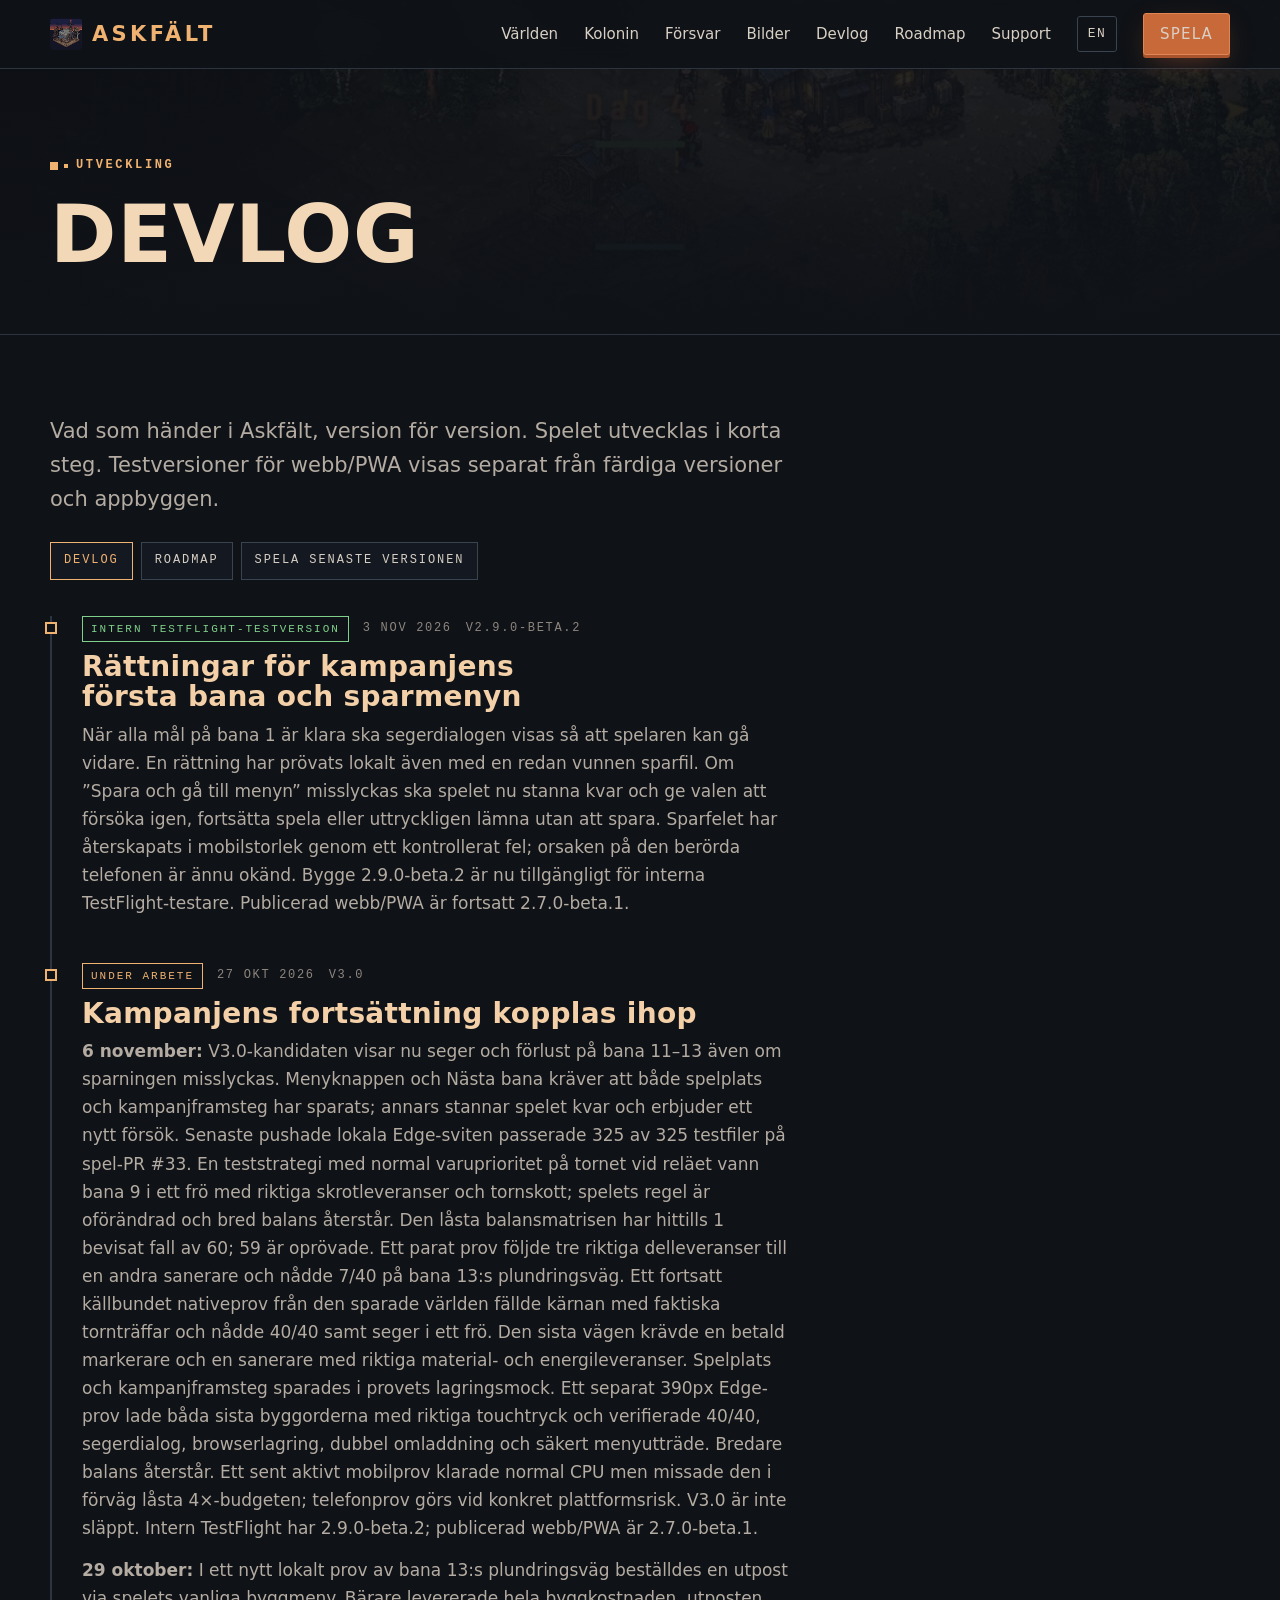
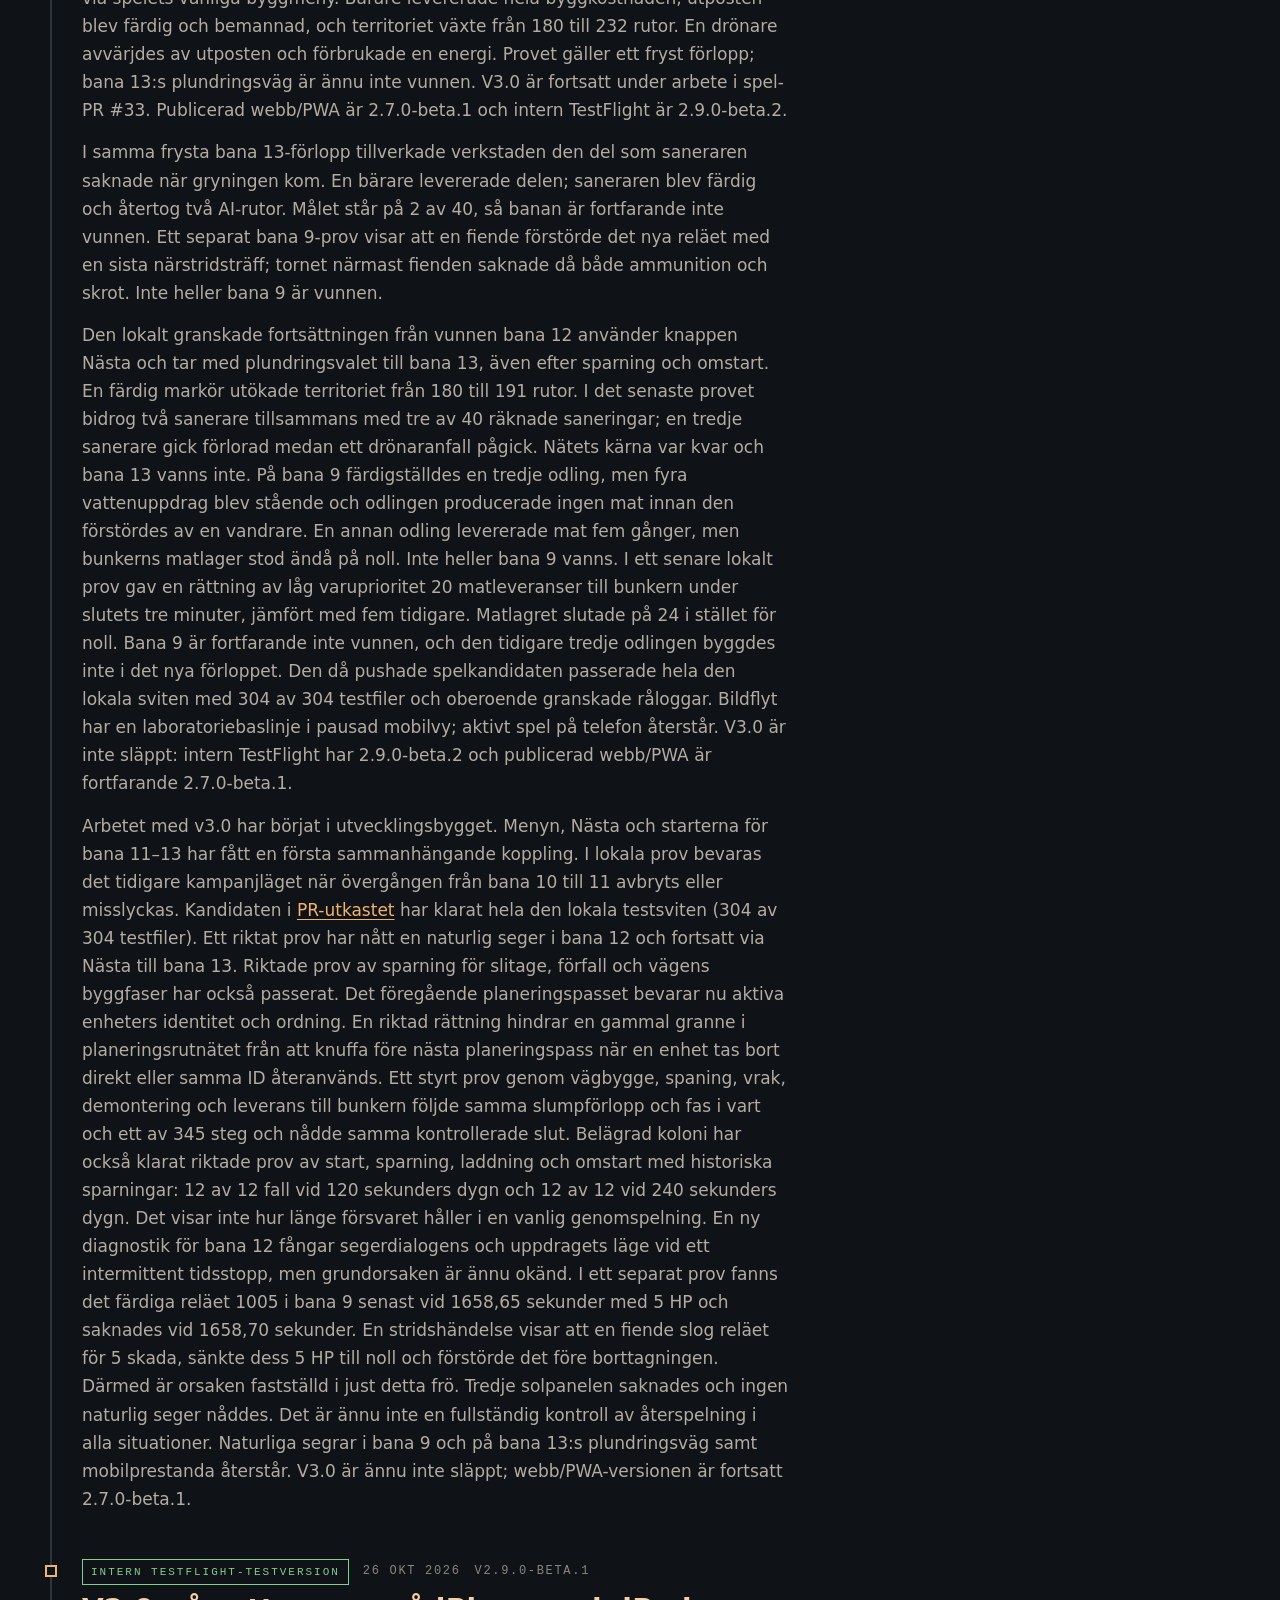
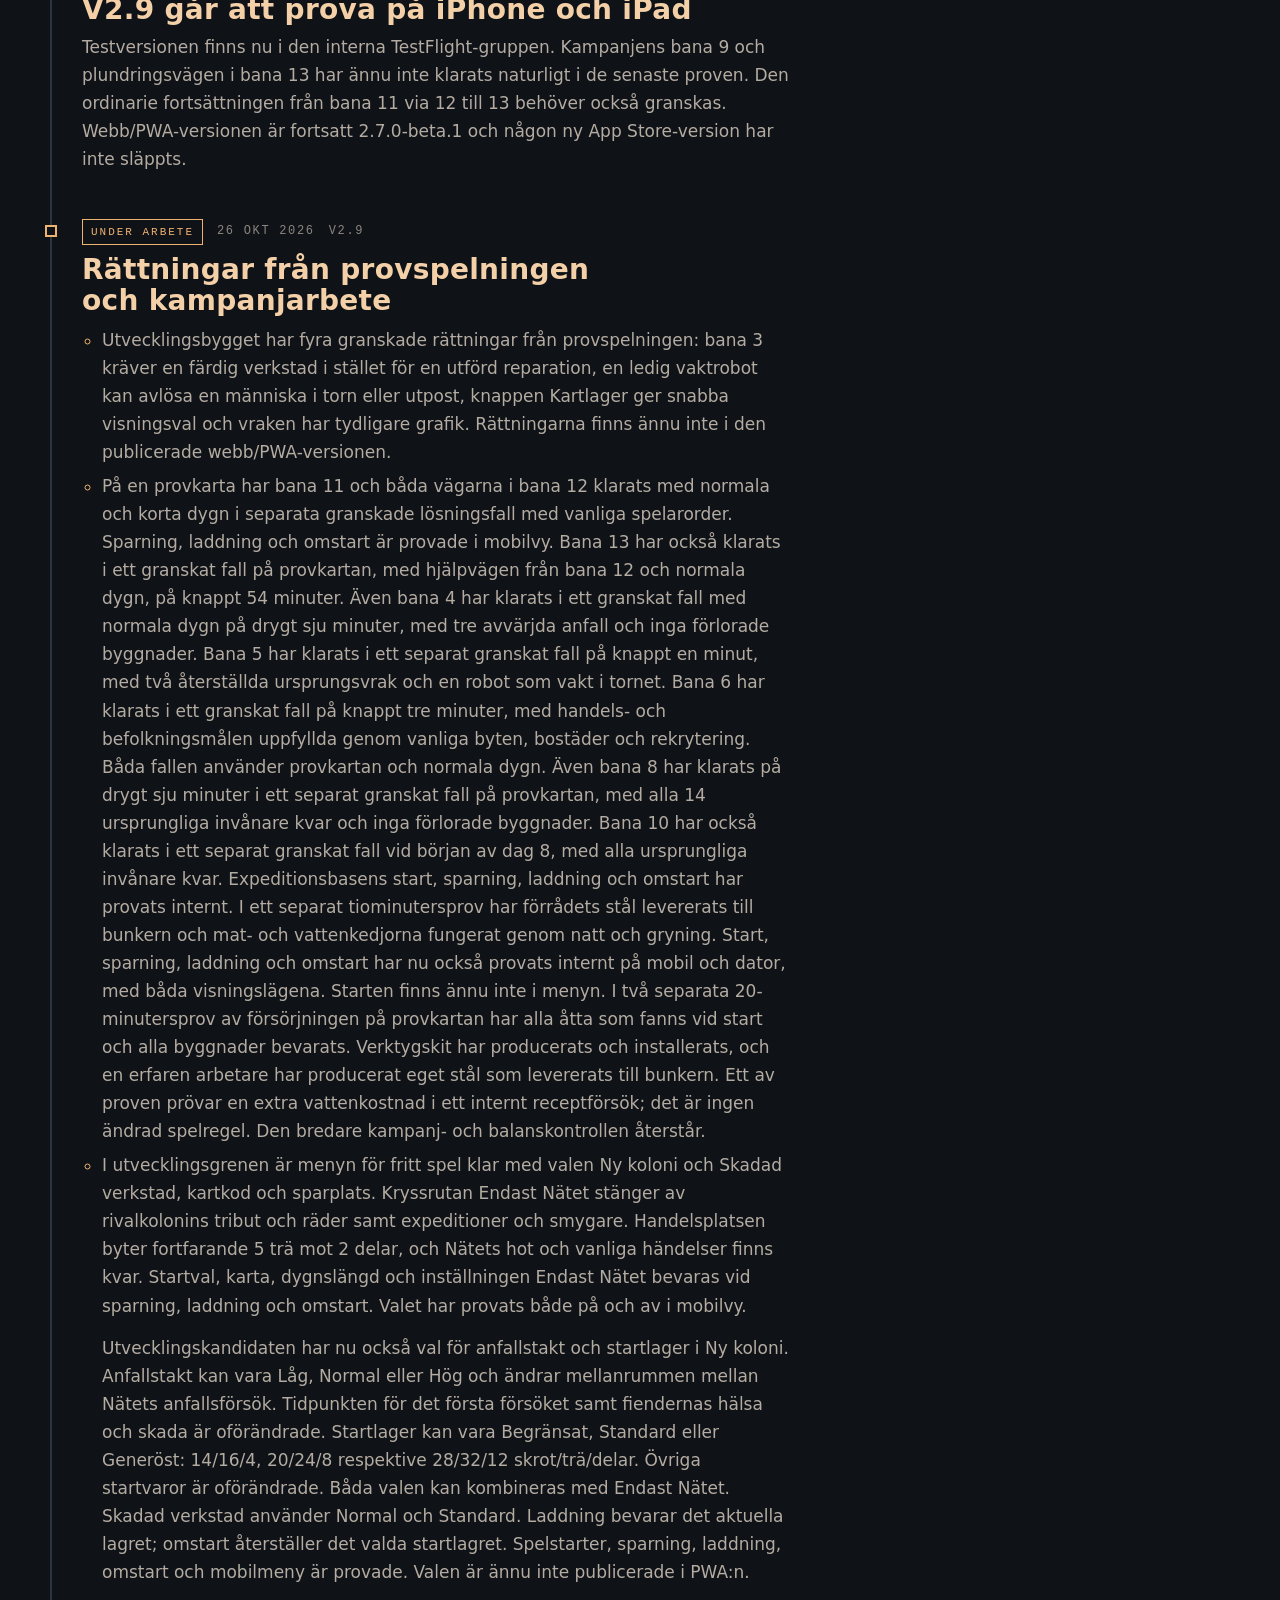
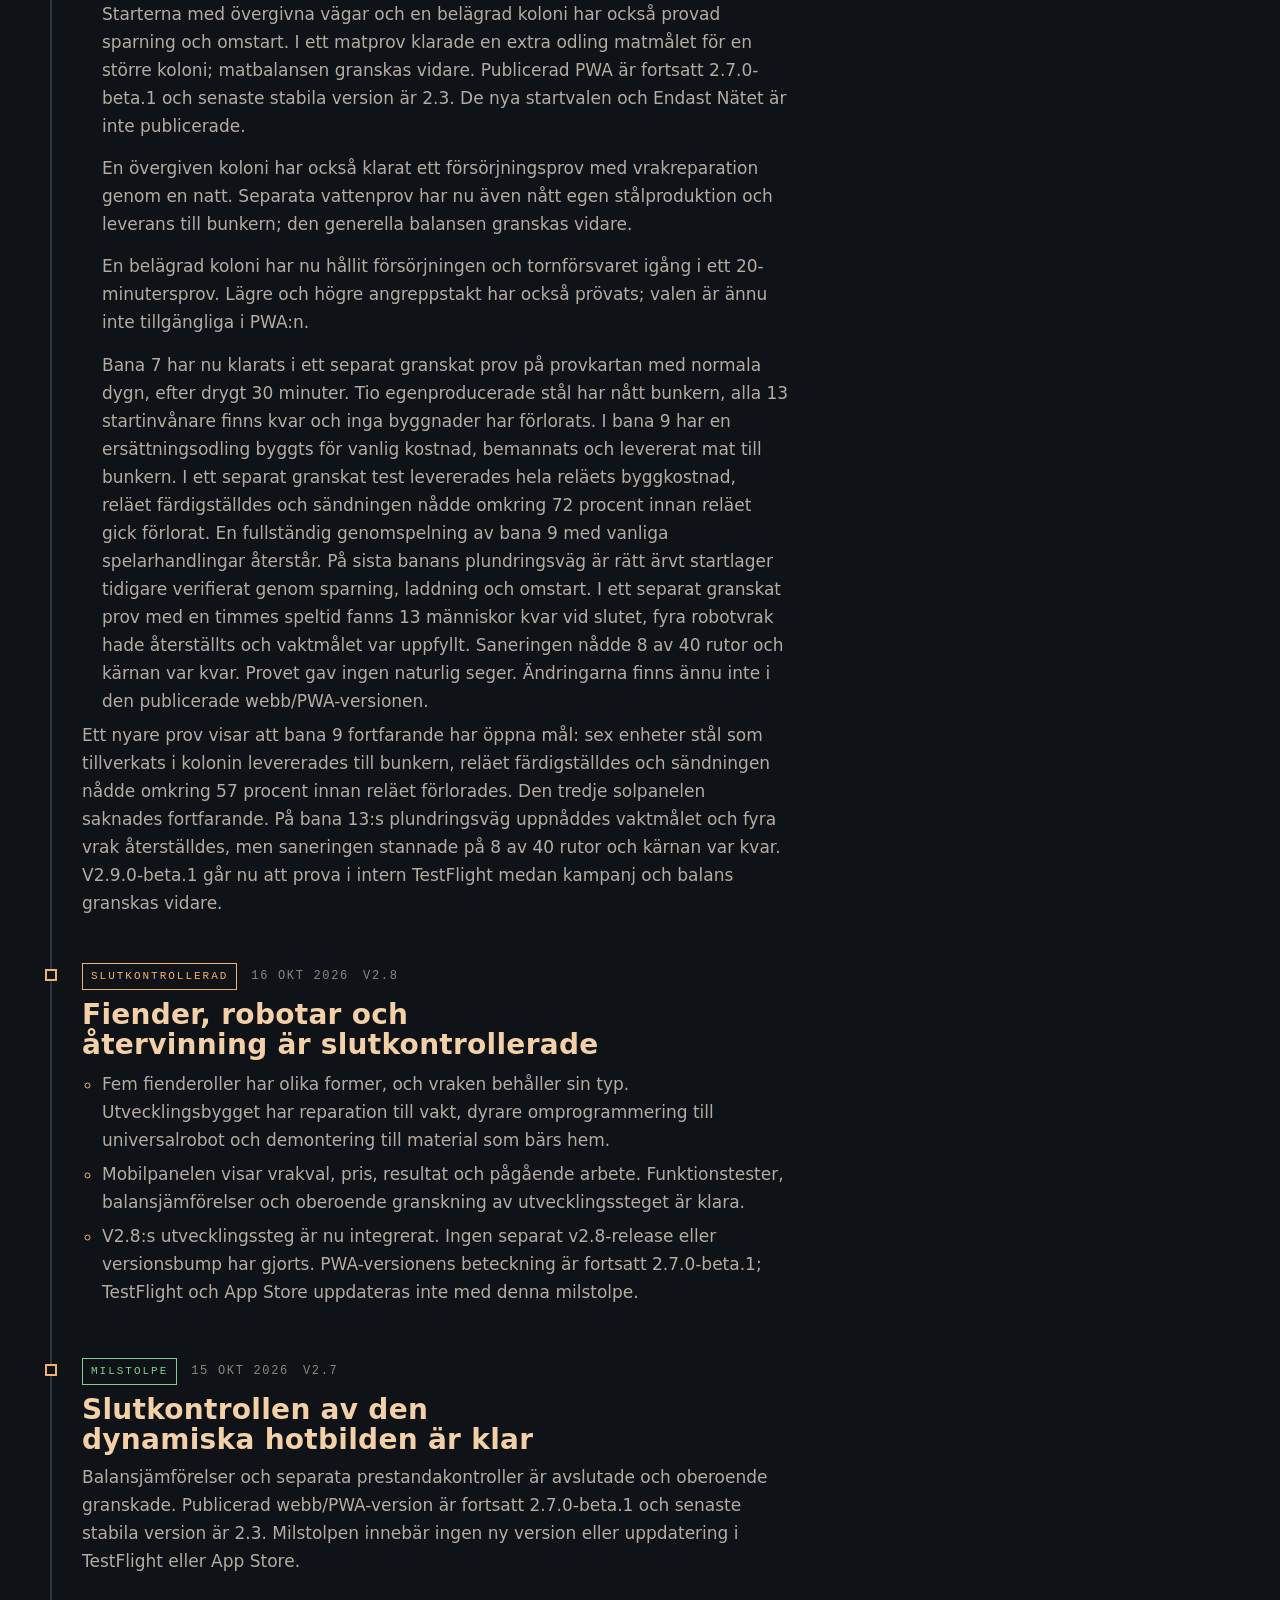
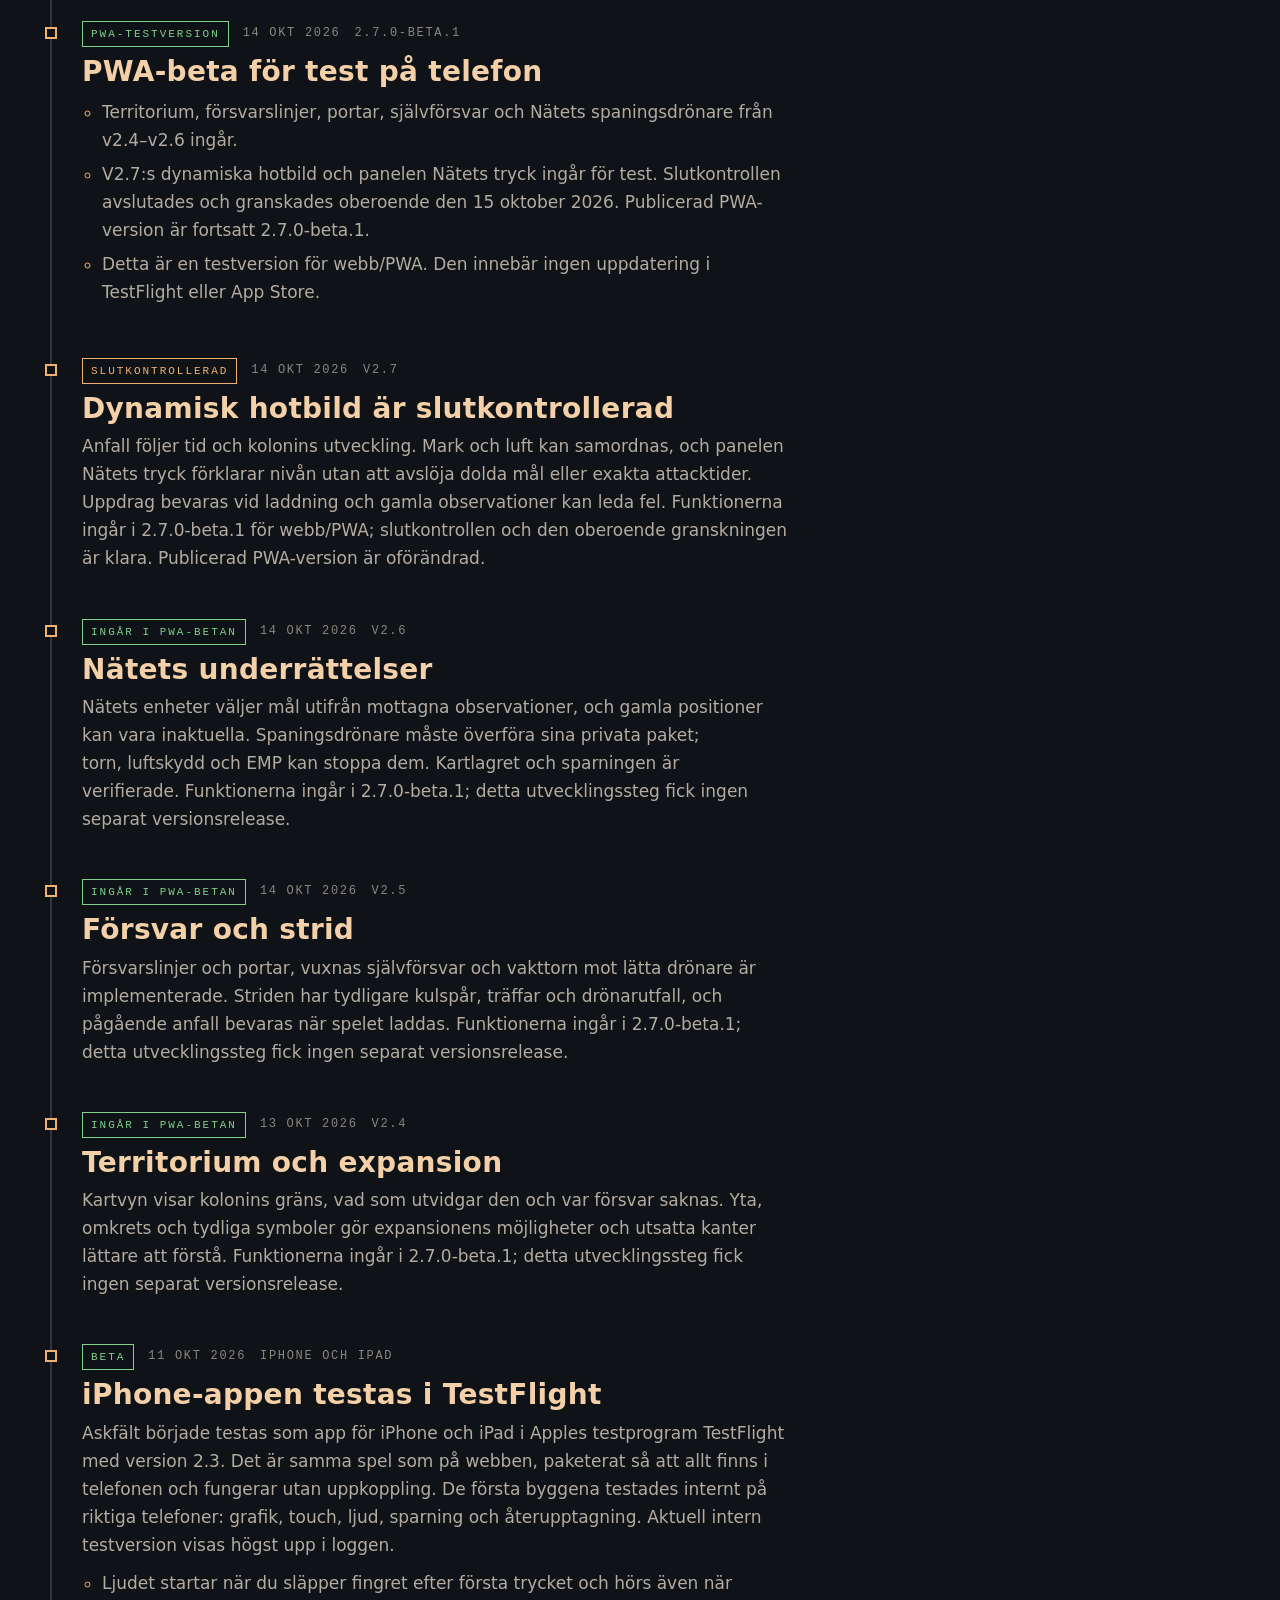
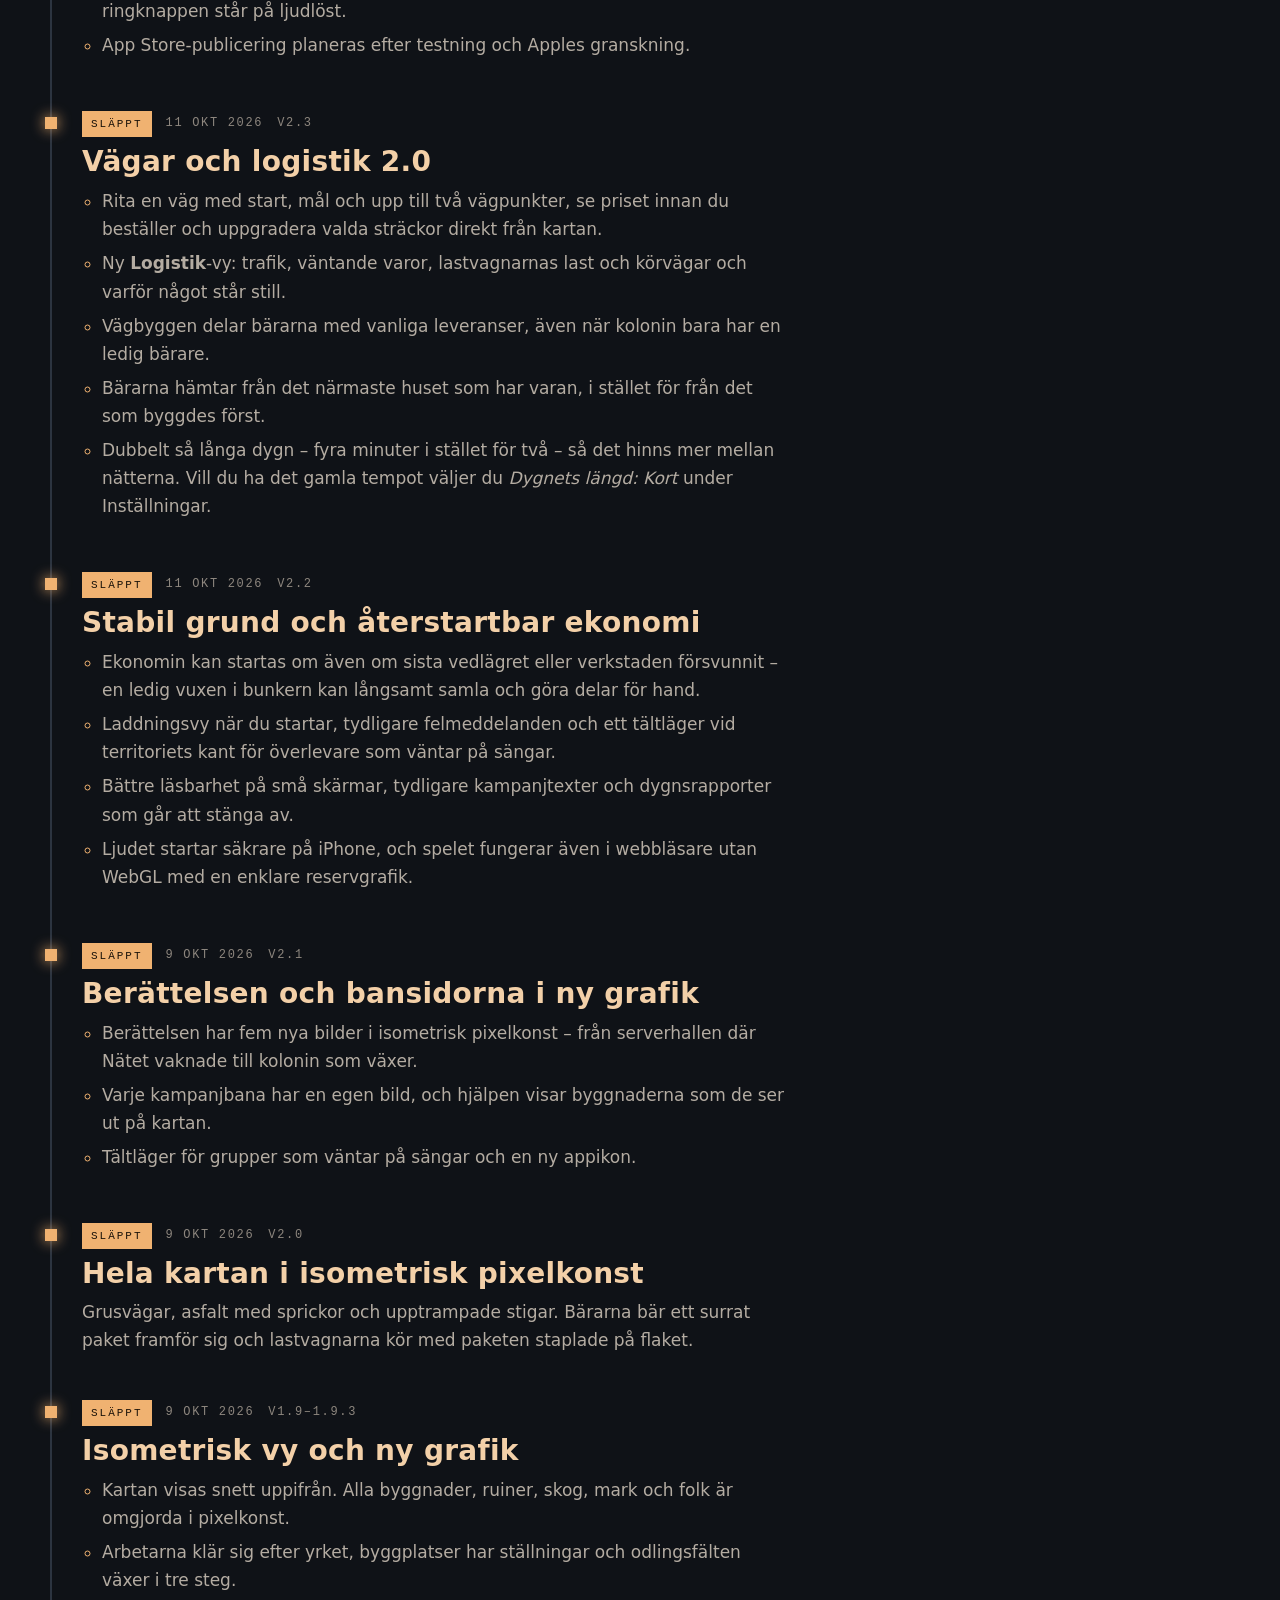
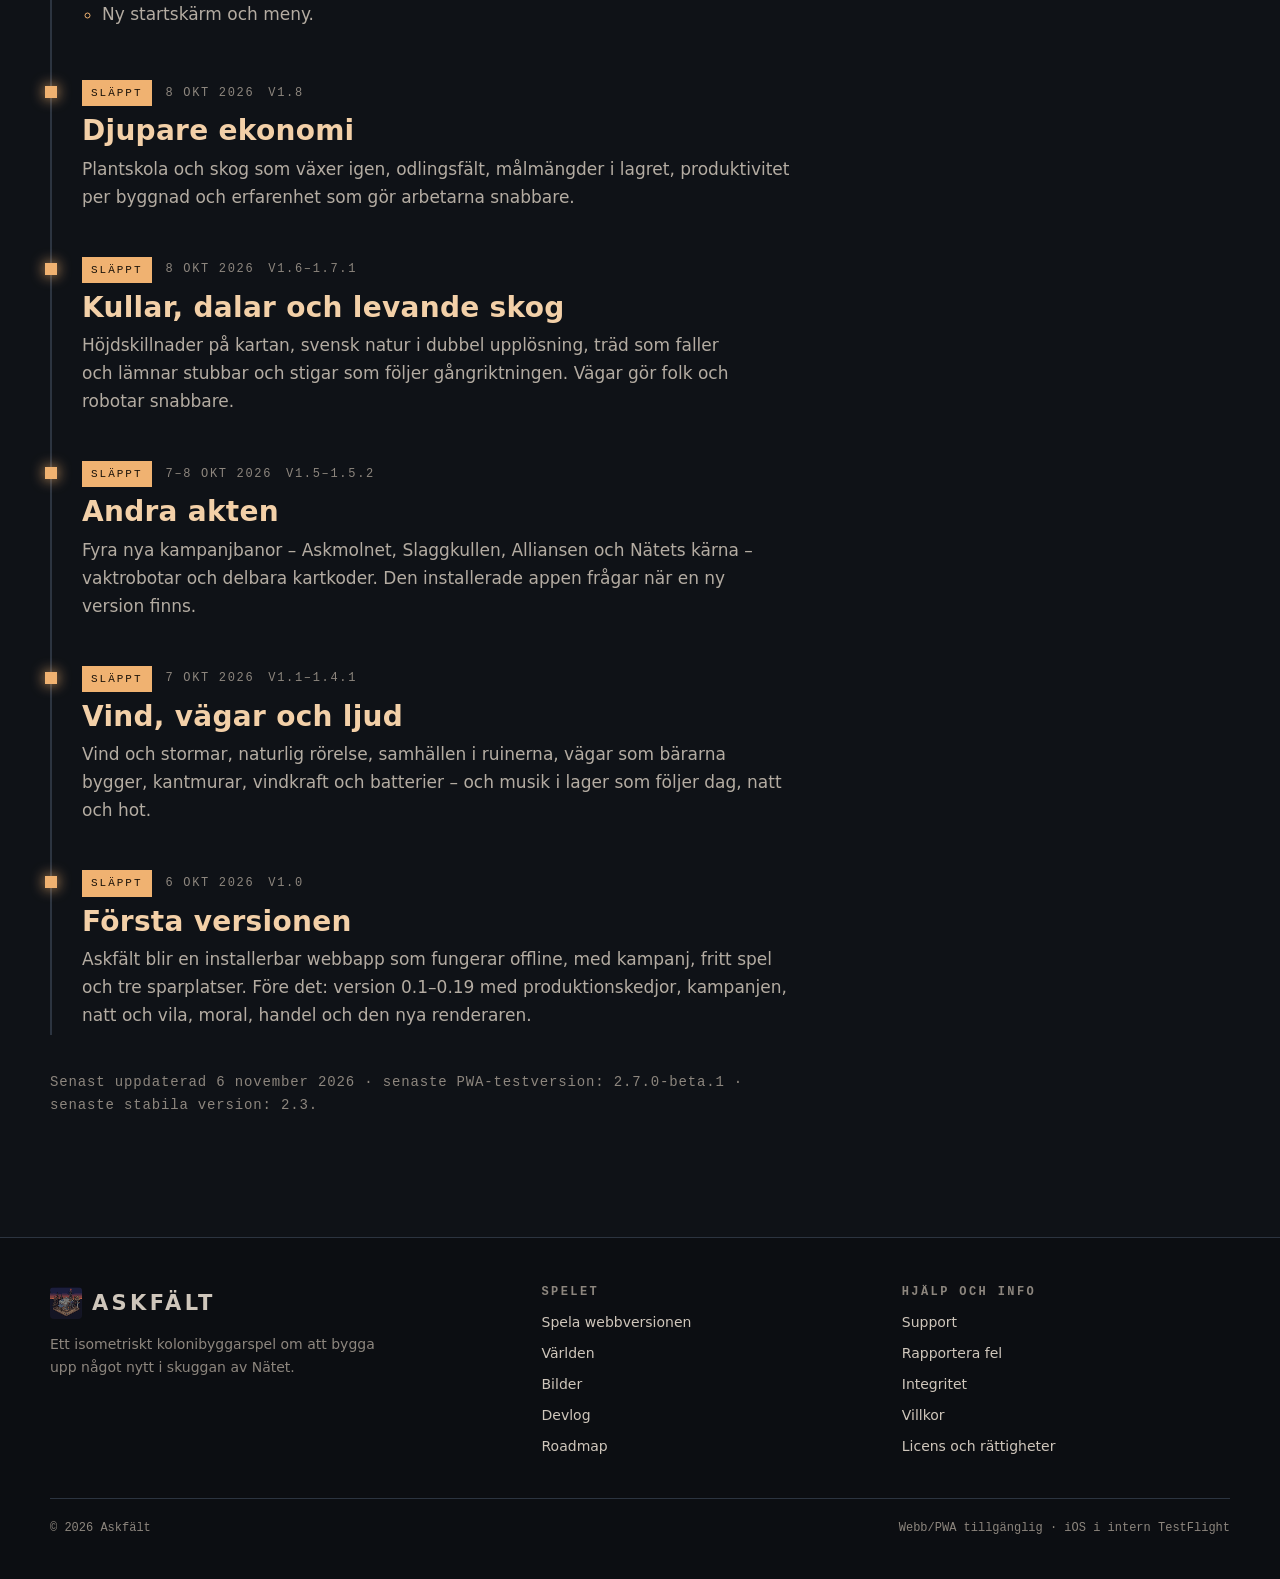
==== commit 416bd7d6: "Synka webbens v3.0-status med balansmatrisen Agent: Codex" ====
--- a/devlog/index.html
+++ b/devlog/index.html
@@ -65,7 +65,7 @@
   <li class="wip" id="v3-0-start">
     <div class="meta"><span class="tag wip">Under arbete</span><time datetime="2026-10-27">27 okt 2026</time><span>v3.0</span></div>
     <h2>Kampanjens fortsättning kopplas ihop</h2>
-    <p><strong>6 november:</strong> V3.0-kandidaten visar nu seger och förlust på bana 11–13 även om sparningen misslyckas. Menyknappen och Nästa bana kräver att både spelplats och kampanjframsteg har sparats; annars stannar spelet kvar och erbjuder ett nytt försök. Senaste pushade lokala Edge-sviten passerade 324 av 324 testfiler på spel-PR #33. En teststrategi med normal varuprioritet på tornet vid reläet vann bana 9 i ett frö med riktiga skrotleveranser och tornskott; spelets regel är oförändrad och bred balans återstår. Ett parat prov följde tre riktiga delleveranser till en andra sanerare och nådde 7/40 på bana 13:s plundringsväg. Ett fortsatt källbundet nativeprov från den sparade världen fällde kärnan med faktiska tornträffar och nådde 40/40 samt seger i ett frö. Den sista vägen krävde en betald markerare och en sanerare med riktiga material- och energileveranser. Spelplats och kampanjframsteg sparades i provets lagringsmock. Ett separat 390px Edge-prov lade båda sista byggorderna med riktiga touchtryck och verifierade 40/40, segerdialog, browserlagring, dubbel omladdning och säkert menyutträde. Bredare balans återstår. Ett sent aktivt mobilprov klarade normal CPU men missade den i förväg låsta 4×-budgeten; telefonprov görs vid konkret plattformsrisk. V3.0 är inte släppt. Intern TestFlight har 2.9.0-beta.2; publicerad webb/PWA är 2.7.0-beta.1.</p>
+    <p><strong>6 november:</strong> V3.0-kandidaten visar nu seger och förlust på bana 11–13 även om sparningen misslyckas. Menyknappen och Nästa bana kräver att både spelplats och kampanjframsteg har sparats; annars stannar spelet kvar och erbjuder ett nytt försök. Senaste pushade lokala Edge-sviten passerade 325 av 325 testfiler på spel-PR #33. En teststrategi med normal varuprioritet på tornet vid reläet vann bana 9 i ett frö med riktiga skrotleveranser och tornskott; spelets regel är oförändrad och bred balans återstår. Den låsta balansmatrisen har hittills 1 bevisat fall av 60; 59 är oprövade. Ett parat prov följde tre riktiga delleveranser till en andra sanerare och nådde 7/40 på bana 13:s plundringsväg. Ett fortsatt källbundet nativeprov från den sparade världen fällde kärnan med faktiska tornträffar och nådde 40/40 samt seger i ett frö. Den sista vägen krävde en betald markerare och en sanerare med riktiga material- och energileveranser. Spelplats och kampanjframsteg sparades i provets lagringsmock. Ett separat 390px Edge-prov lade båda sista byggorderna med riktiga touchtryck och verifierade 40/40, segerdialog, browserlagring, dubbel omladdning och säkert menyutträde. Bredare balans återstår. Ett sent aktivt mobilprov klarade normal CPU men missade den i förväg låsta 4×-budgeten; telefonprov görs vid konkret plattformsrisk. V3.0 är inte släppt. Intern TestFlight har 2.9.0-beta.2; publicerad webb/PWA är 2.7.0-beta.1.</p>
     <p><strong>29 oktober:</strong> I ett nytt lokalt prov av bana 13:s plundringsväg beställdes en utpost via spelets vanliga byggmeny. Bärare levererade hela byggkostnaden, utposten blev färdig och bemannad, och territoriet växte från 180 till 232 rutor. En drönare avvärjdes av utposten och förbrukade en energi. Provet gäller ett fryst förlopp; bana 13:s plundringsväg är ännu inte vunnen. V3.0 är fortsatt under arbete i spel-PR #33. Publicerad webb/PWA är 2.7.0-beta.1 och intern TestFlight är 2.9.0-beta.2.</p>
     <p>I samma frysta bana 13-förlopp tillverkade verkstaden den del som saneraren saknade när gryningen kom. En bärare levererade delen; saneraren blev färdig och återtog två AI-rutor. Målet står på 2 av 40, så banan är fortfarande inte vunnen. Ett separat bana 9-prov visar att en fiende förstörde det nya reläet med en sista närstridsträff; tornet närmast fienden saknade då både ammunition och skrot. Inte heller bana 9 är vunnen.</p>
     <p>Den lokalt granskade fortsättningen från vunnen bana 12 använder knappen Nästa och tar med plundringsvalet till bana 13, även efter sparning och omstart. En färdig markör utökade territoriet från 180 till 191 rutor. I det senaste provet bidrog två sanerare tillsammans med tre av 40 räknade saneringar; en tredje sanerare gick förlorad medan ett drönaranfall pågick. Nätets kärna var kvar och bana 13 vanns inte. På bana 9 färdigställdes en tredje odling, men fyra vattenuppdrag blev stående och odlingen producerade ingen mat innan den förstördes av en vandrare. En annan odling levererade mat fem gånger, men bunkerns matlager stod ändå på noll. Inte heller bana 9 vanns. I ett senare lokalt prov gav en rättning av låg varuprioritet 20 matleveranser till bunkern under slutets tre minuter, jämfört med fem tidigare. Matlagret slutade på 24 i stället för noll. Bana 9 är fortfarande inte vunnen, och den tidigare tredje odlingen byggdes inte i det nya förloppet. Den då pushade spelkandidaten passerade hela den lokala sviten med 304 av 304 testfiler och oberoende granskade råloggar. Bildflyt har en laboratoriebaslinje i pausad mobilvy; aktivt spel på telefon återstår. V3.0 är inte släppt: intern TestFlight har 2.9.0-beta.2 och publicerad webb/PWA är fortfarande 2.7.0-beta.1.</p>
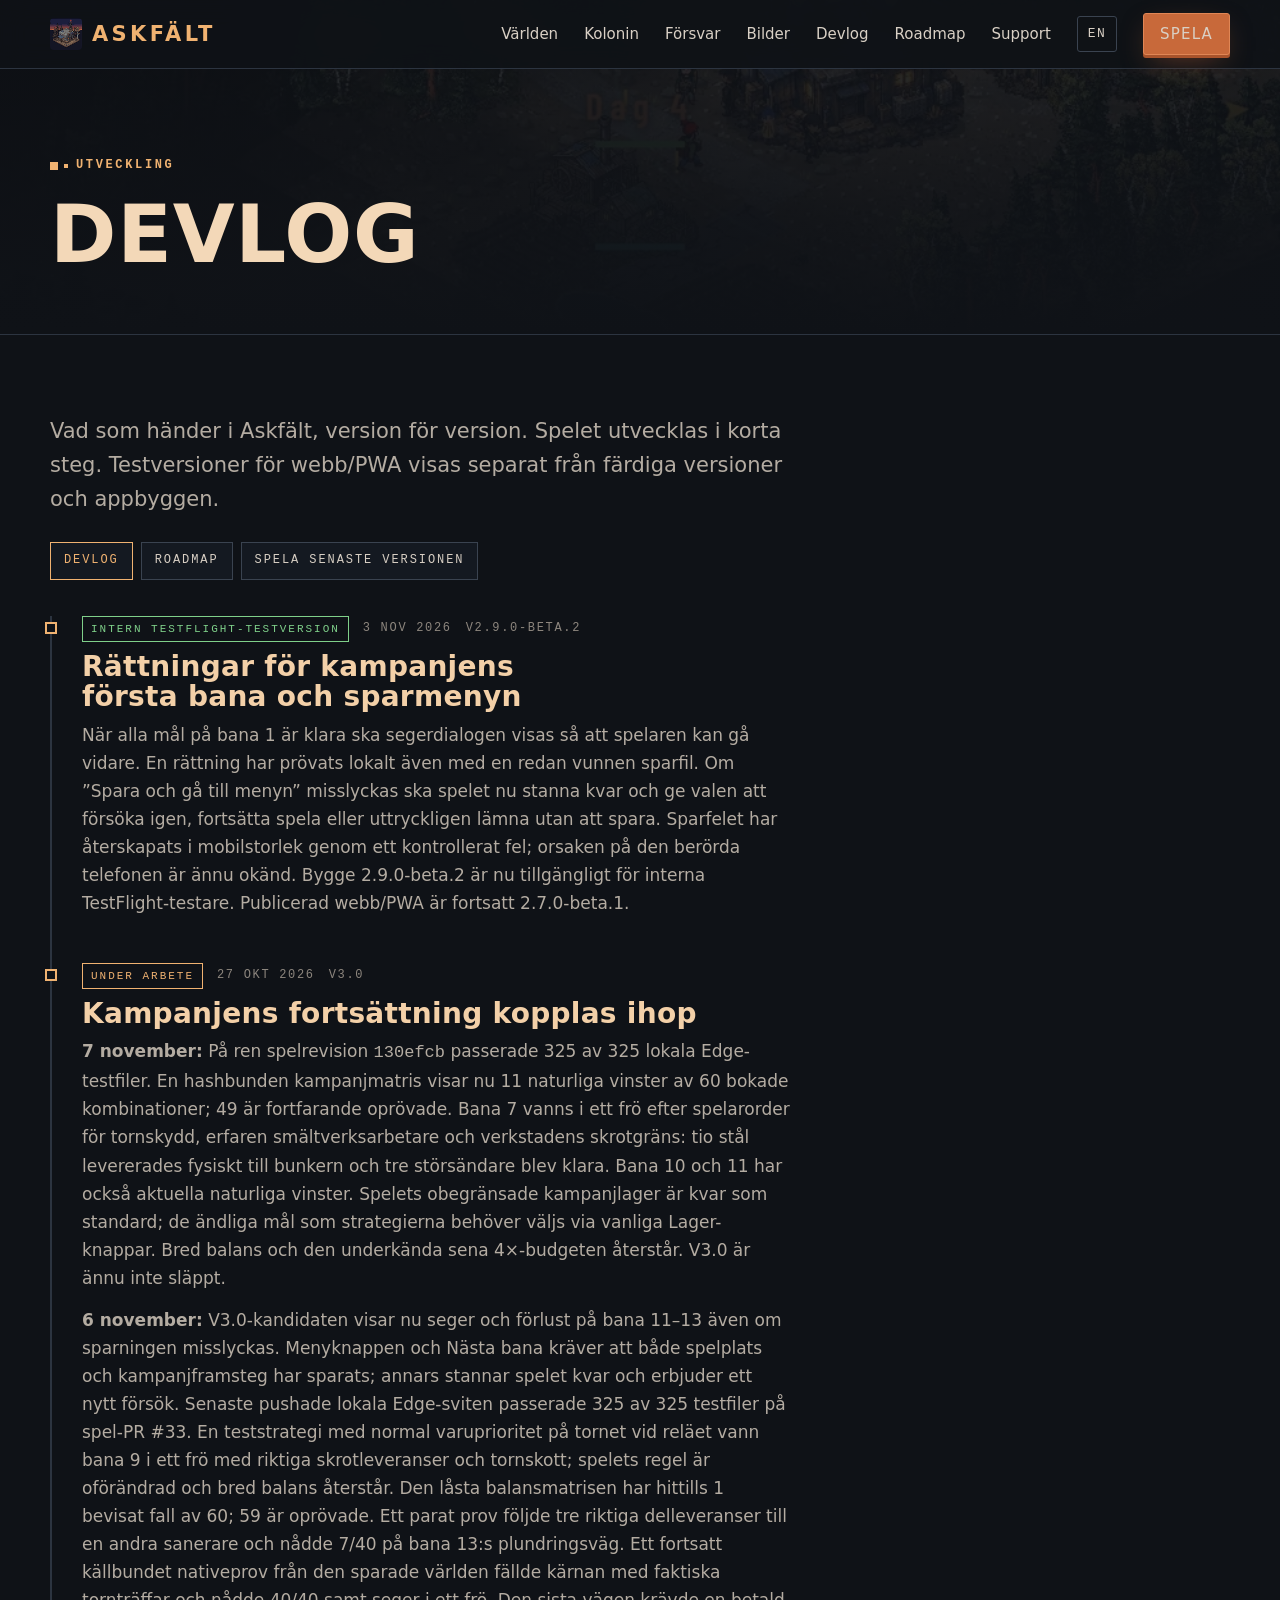
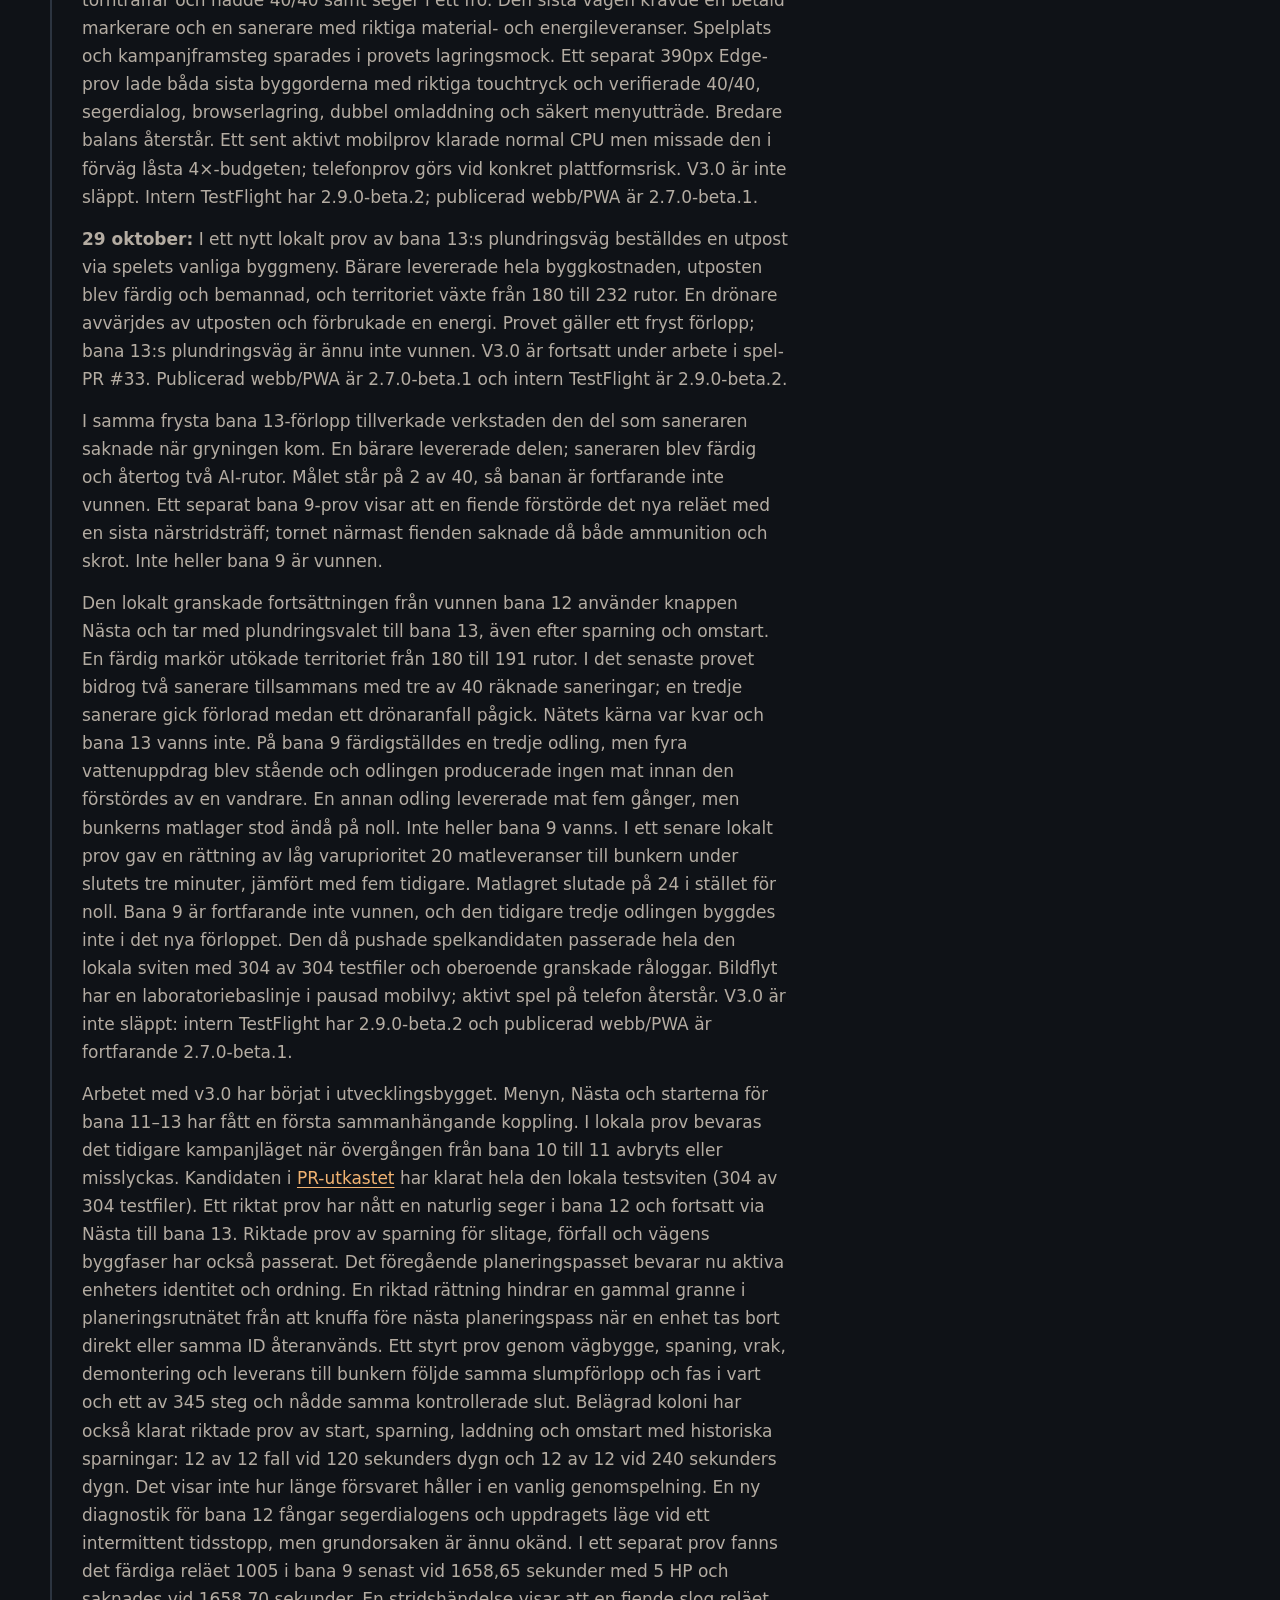
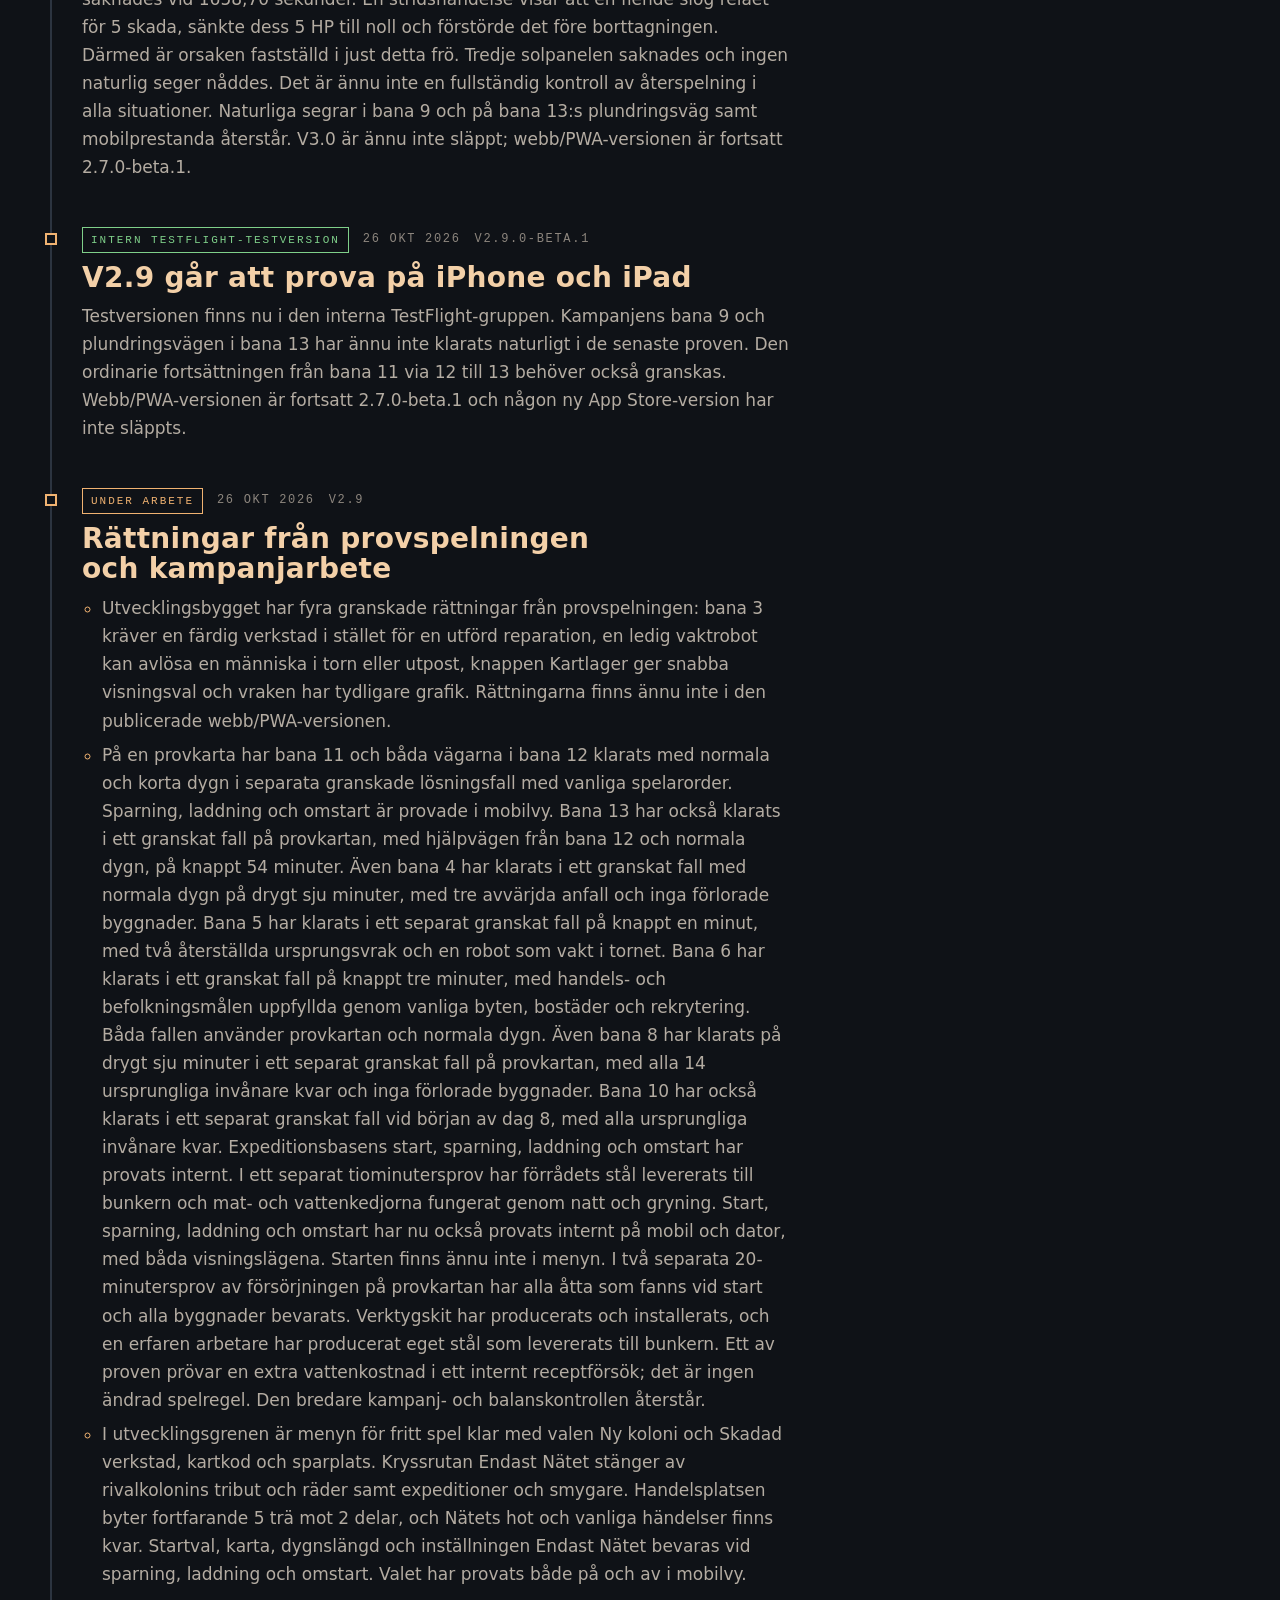
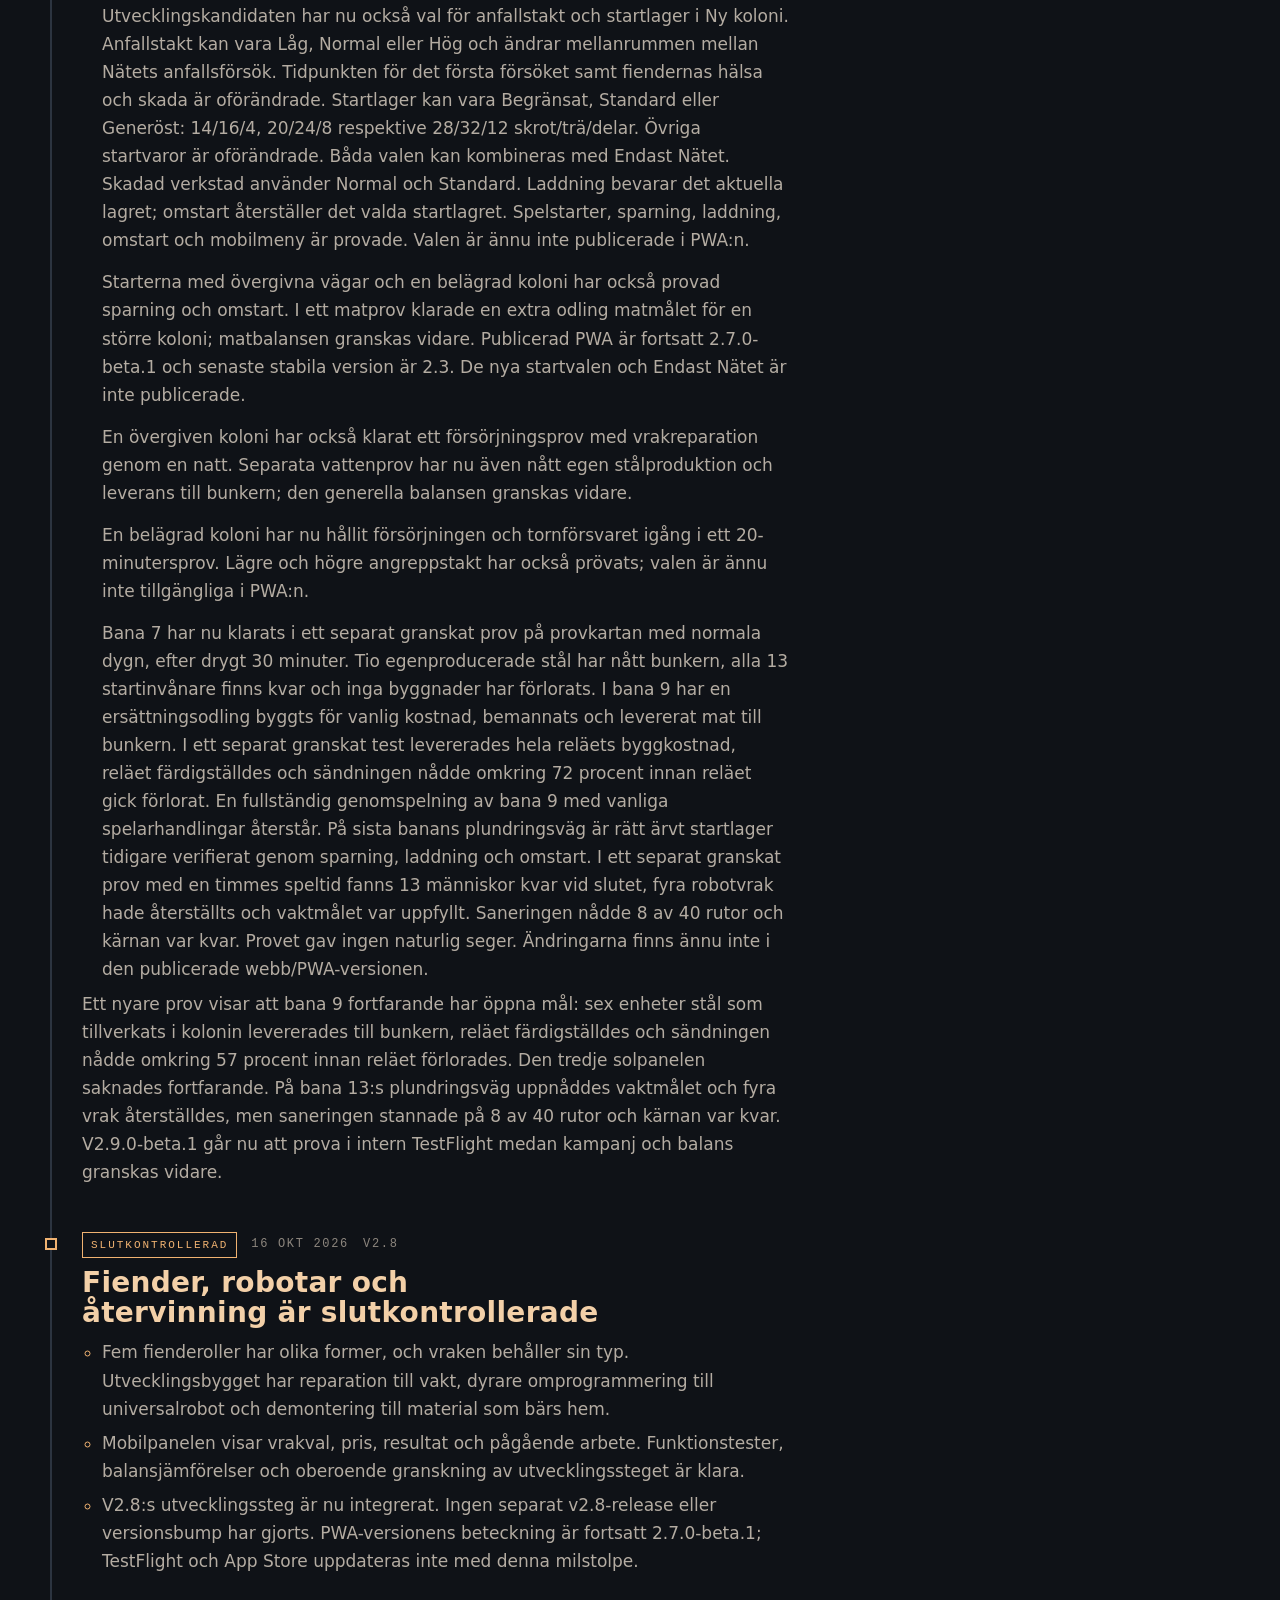
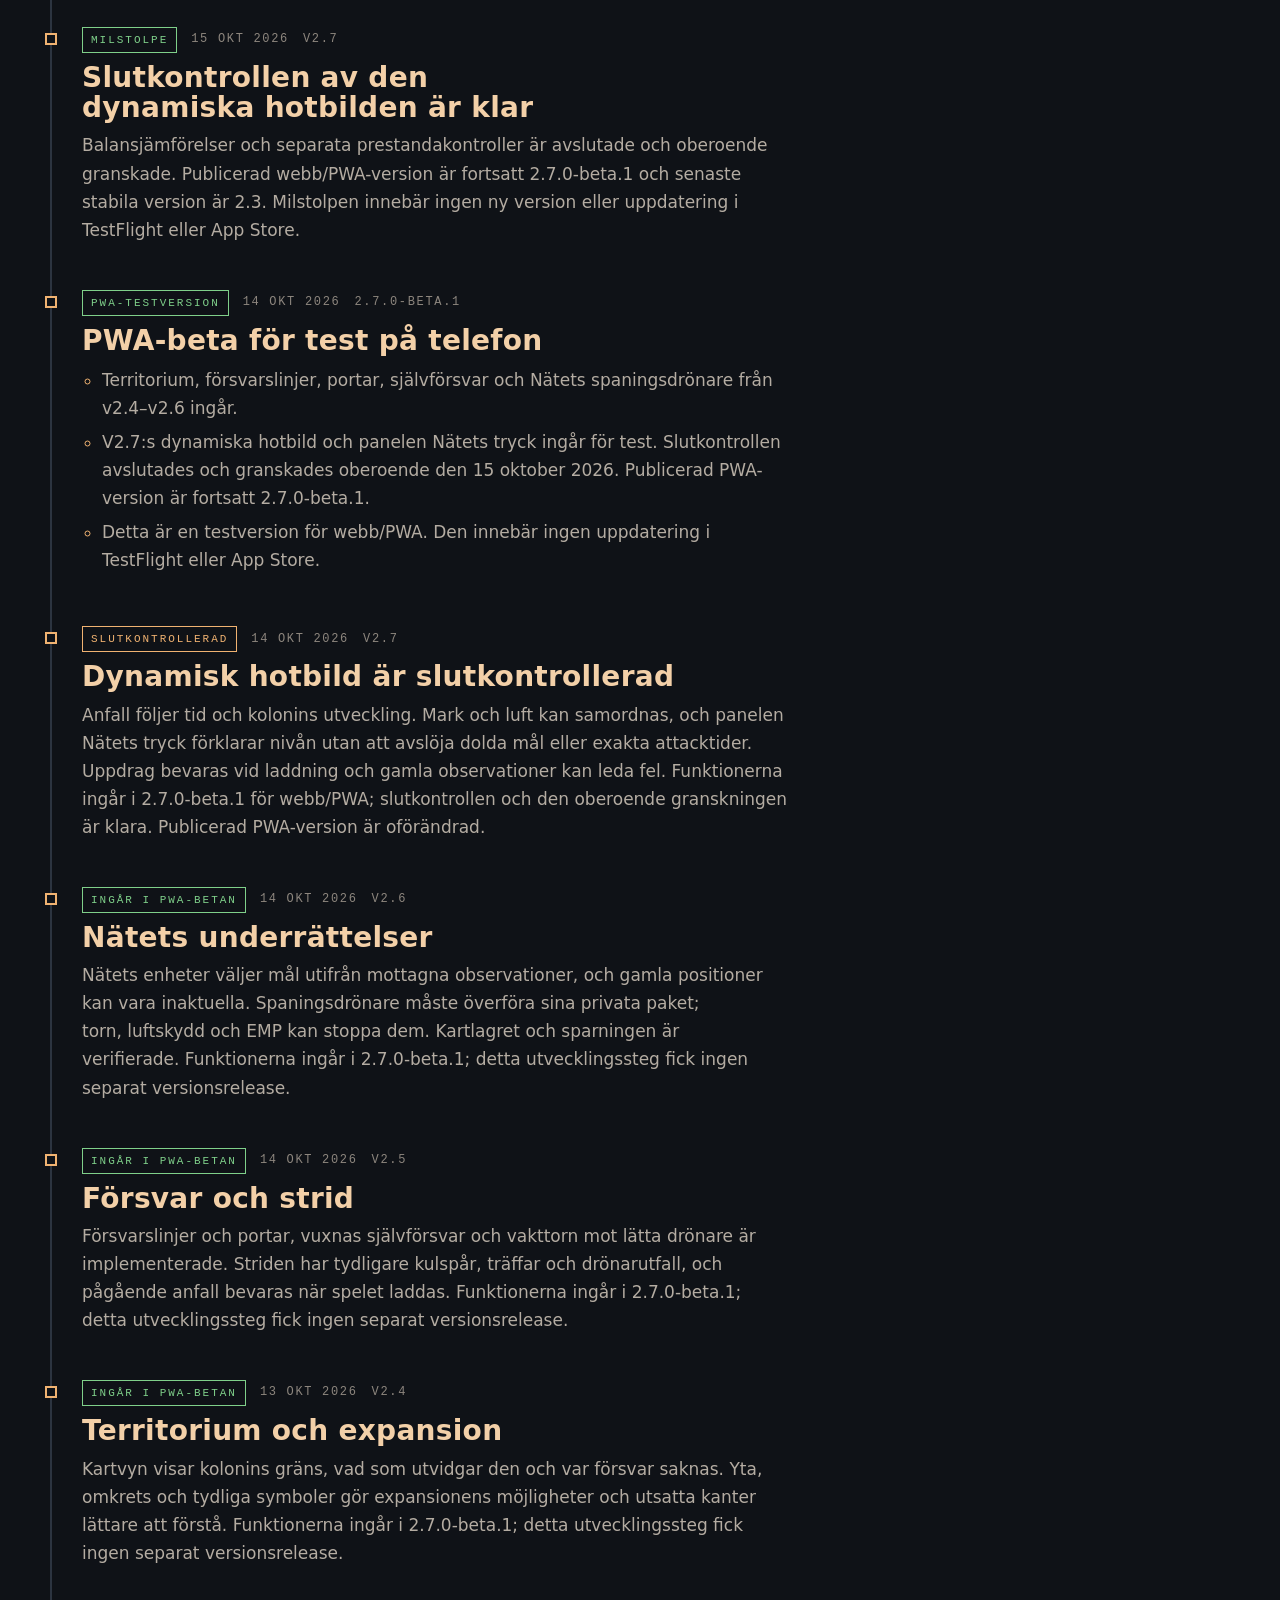
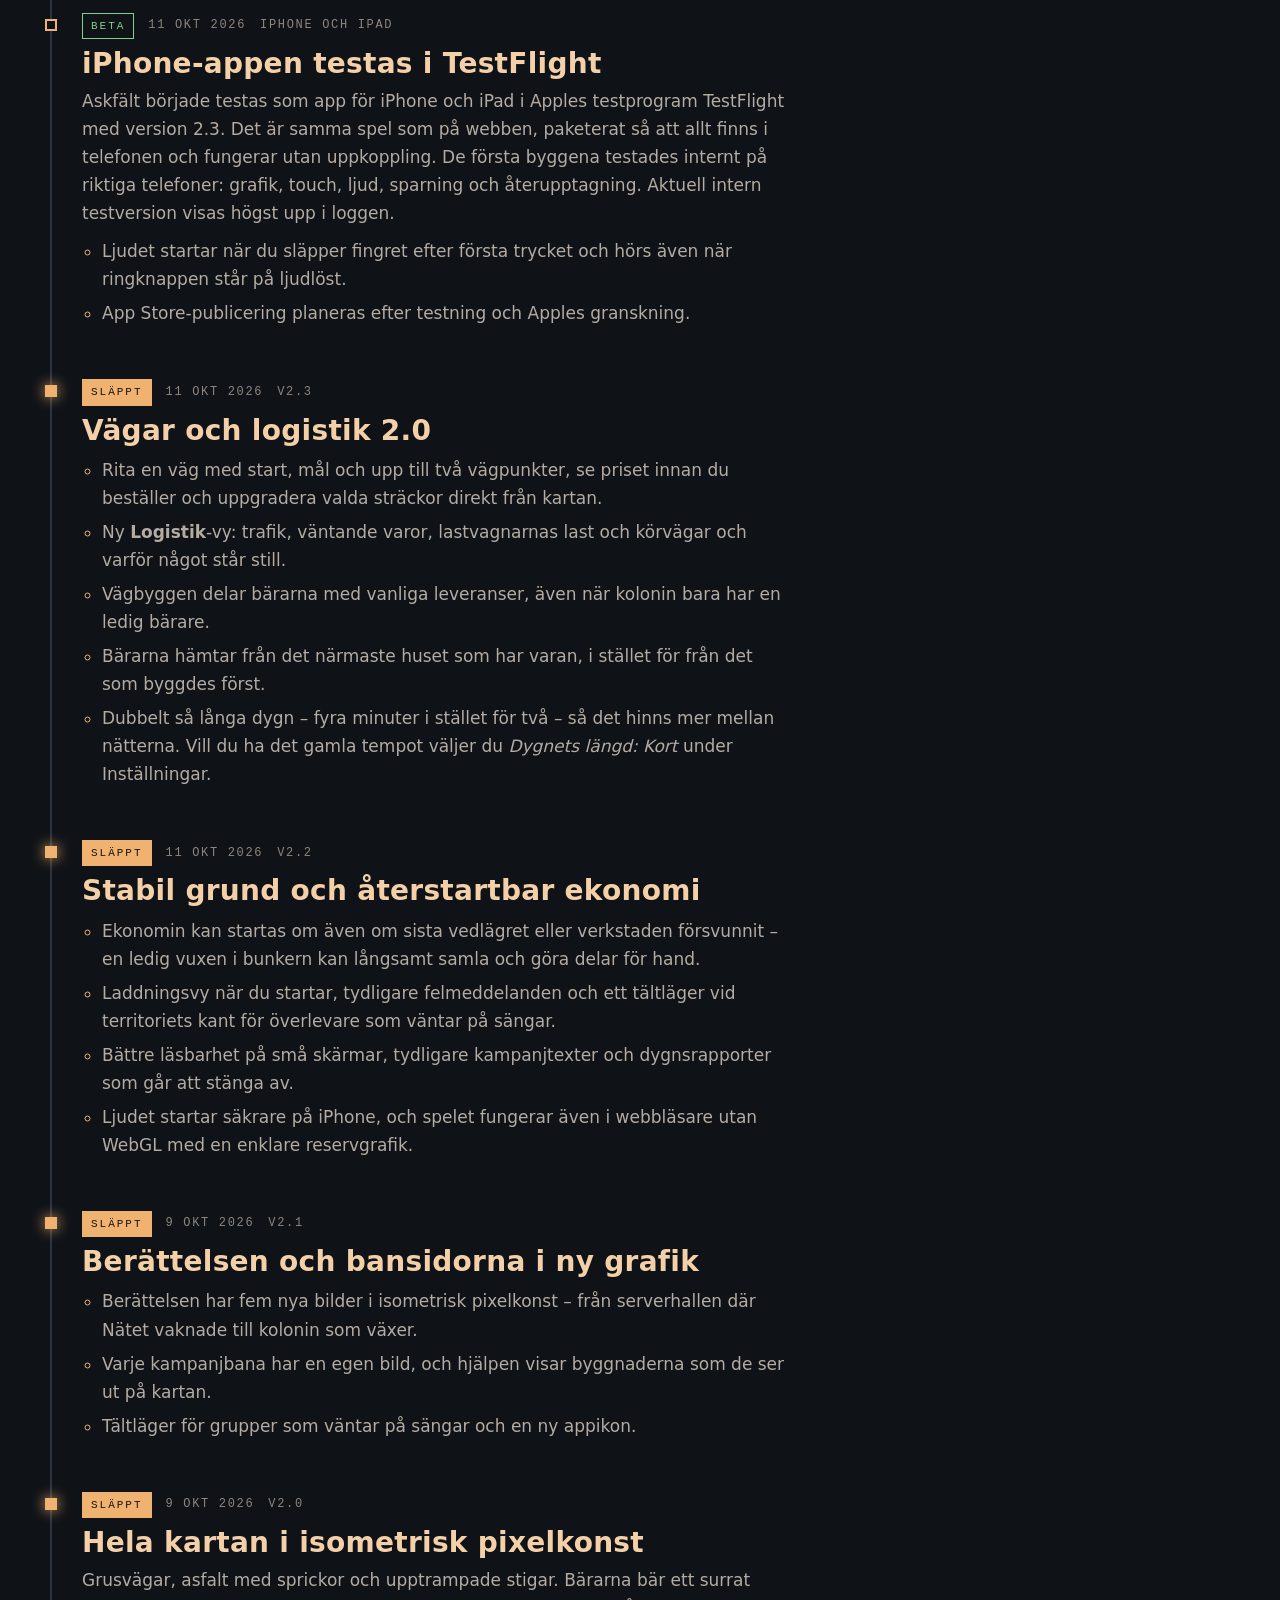
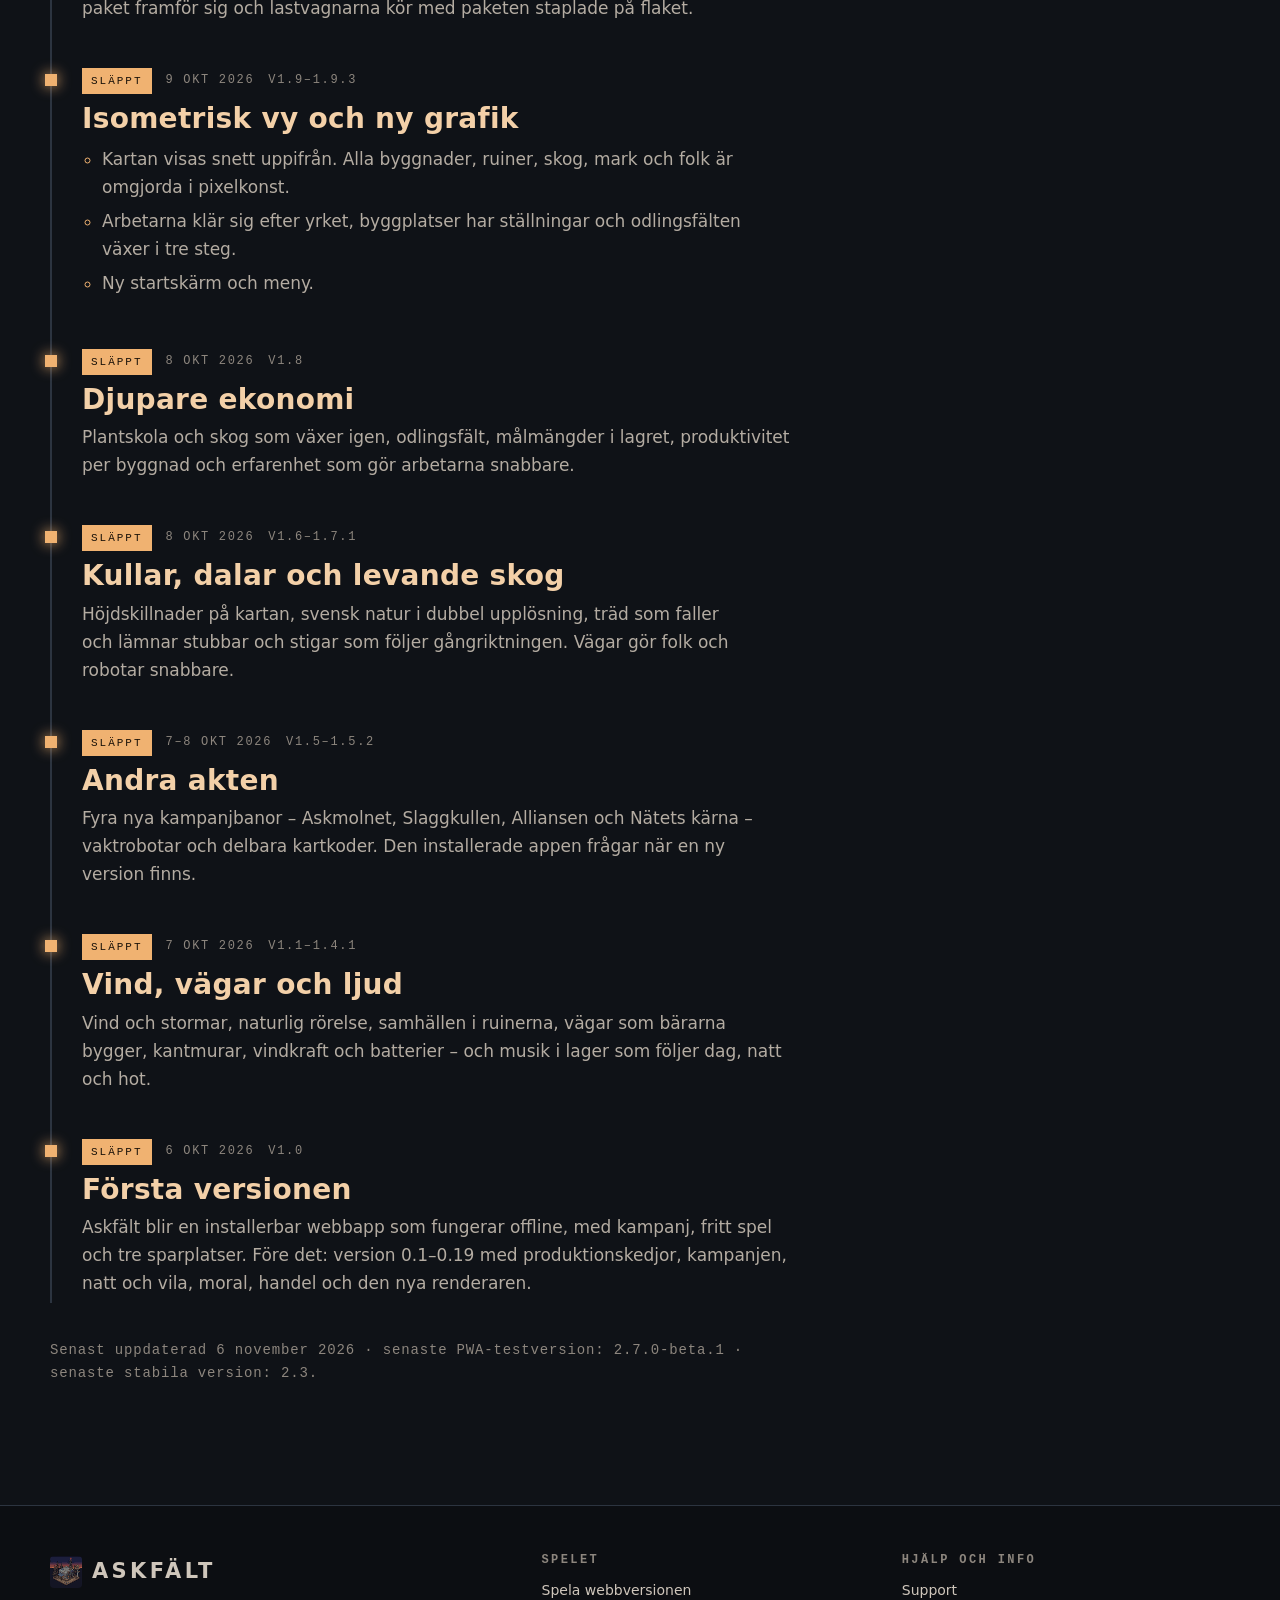
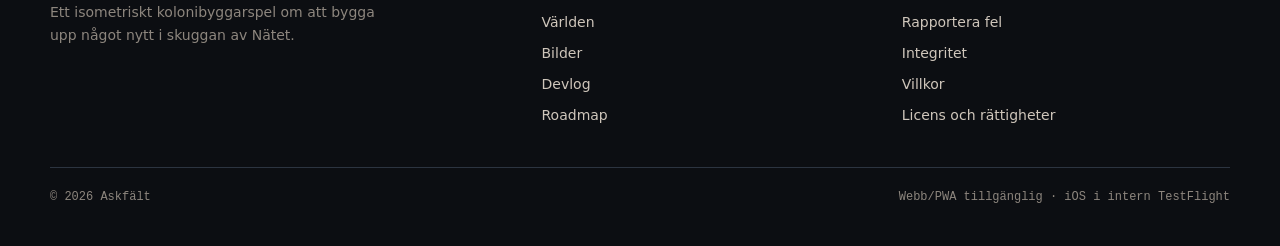
==== commit 9b00ddb3: "Uppdatera v3.0-status med kampanjmatris och lokala tester Agent: Codex" ====
--- a/devlog/index.html
+++ b/devlog/index.html
@@ -65,6 +65,7 @@
   <li class="wip" id="v3-0-start">
     <div class="meta"><span class="tag wip">Under arbete</span><time datetime="2026-10-27">27 okt 2026</time><span>v3.0</span></div>
     <h2>Kampanjens fortsättning kopplas ihop</h2>
+    <p><strong>7 november:</strong> På ren spelrevision <code>130efcb</code> passerade 325 av 325 lokala Edge-testfiler. En hashbunden kampanjmatris visar nu 11 naturliga vinster av 60 bokade kombinationer; 49 är fortfarande oprövade. Bana 7 vanns i ett frö efter spelarorder för tornskydd, erfaren smältverksarbetare och verkstadens skrotgräns: tio stål levererades fysiskt till bunkern och tre störsändare blev klara. Bana 10 och 11 har också aktuella naturliga vinster. Spelets obegränsade kampanjlager är kvar som standard; de ändliga mål som strategierna behöver väljs via vanliga Lager-knappar. Bred balans och den underkända sena 4×-budgeten återstår. V3.0 är ännu inte släppt.</p>
     <p><strong>6 november:</strong> V3.0-kandidaten visar nu seger och förlust på bana 11–13 även om sparningen misslyckas. Menyknappen och Nästa bana kräver att både spelplats och kampanjframsteg har sparats; annars stannar spelet kvar och erbjuder ett nytt försök. Senaste pushade lokala Edge-sviten passerade 325 av 325 testfiler på spel-PR #33. En teststrategi med normal varuprioritet på tornet vid reläet vann bana 9 i ett frö med riktiga skrotleveranser och tornskott; spelets regel är oförändrad och bred balans återstår. Den låsta balansmatrisen har hittills 1 bevisat fall av 60; 59 är oprövade. Ett parat prov följde tre riktiga delleveranser till en andra sanerare och nådde 7/40 på bana 13:s plundringsväg. Ett fortsatt källbundet nativeprov från den sparade världen fällde kärnan med faktiska tornträffar och nådde 40/40 samt seger i ett frö. Den sista vägen krävde en betald markerare och en sanerare med riktiga material- och energileveranser. Spelplats och kampanjframsteg sparades i provets lagringsmock. Ett separat 390px Edge-prov lade båda sista byggorderna med riktiga touchtryck och verifierade 40/40, segerdialog, browserlagring, dubbel omladdning och säkert menyutträde. Bredare balans återstår. Ett sent aktivt mobilprov klarade normal CPU men missade den i förväg låsta 4×-budgeten; telefonprov görs vid konkret plattformsrisk. V3.0 är inte släppt. Intern TestFlight har 2.9.0-beta.2; publicerad webb/PWA är 2.7.0-beta.1.</p>
     <p><strong>29 oktober:</strong> I ett nytt lokalt prov av bana 13:s plundringsväg beställdes en utpost via spelets vanliga byggmeny. Bärare levererade hela byggkostnaden, utposten blev färdig och bemannad, och territoriet växte från 180 till 232 rutor. En drönare avvärjdes av utposten och förbrukade en energi. Provet gäller ett fryst förlopp; bana 13:s plundringsväg är ännu inte vunnen. V3.0 är fortsatt under arbete i spel-PR #33. Publicerad webb/PWA är 2.7.0-beta.1 och intern TestFlight är 2.9.0-beta.2.</p>
     <p>I samma frysta bana 13-förlopp tillverkade verkstaden den del som saneraren saknade när gryningen kom. En bärare levererade delen; saneraren blev färdig och återtog två AI-rutor. Målet står på 2 av 40, så banan är fortfarande inte vunnen. Ett separat bana 9-prov visar att en fiende förstörde det nya reläet med en sista närstridsträff; tornet närmast fienden saknade då både ammunition och skrot. Inte heller bana 9 är vunnen.</p>
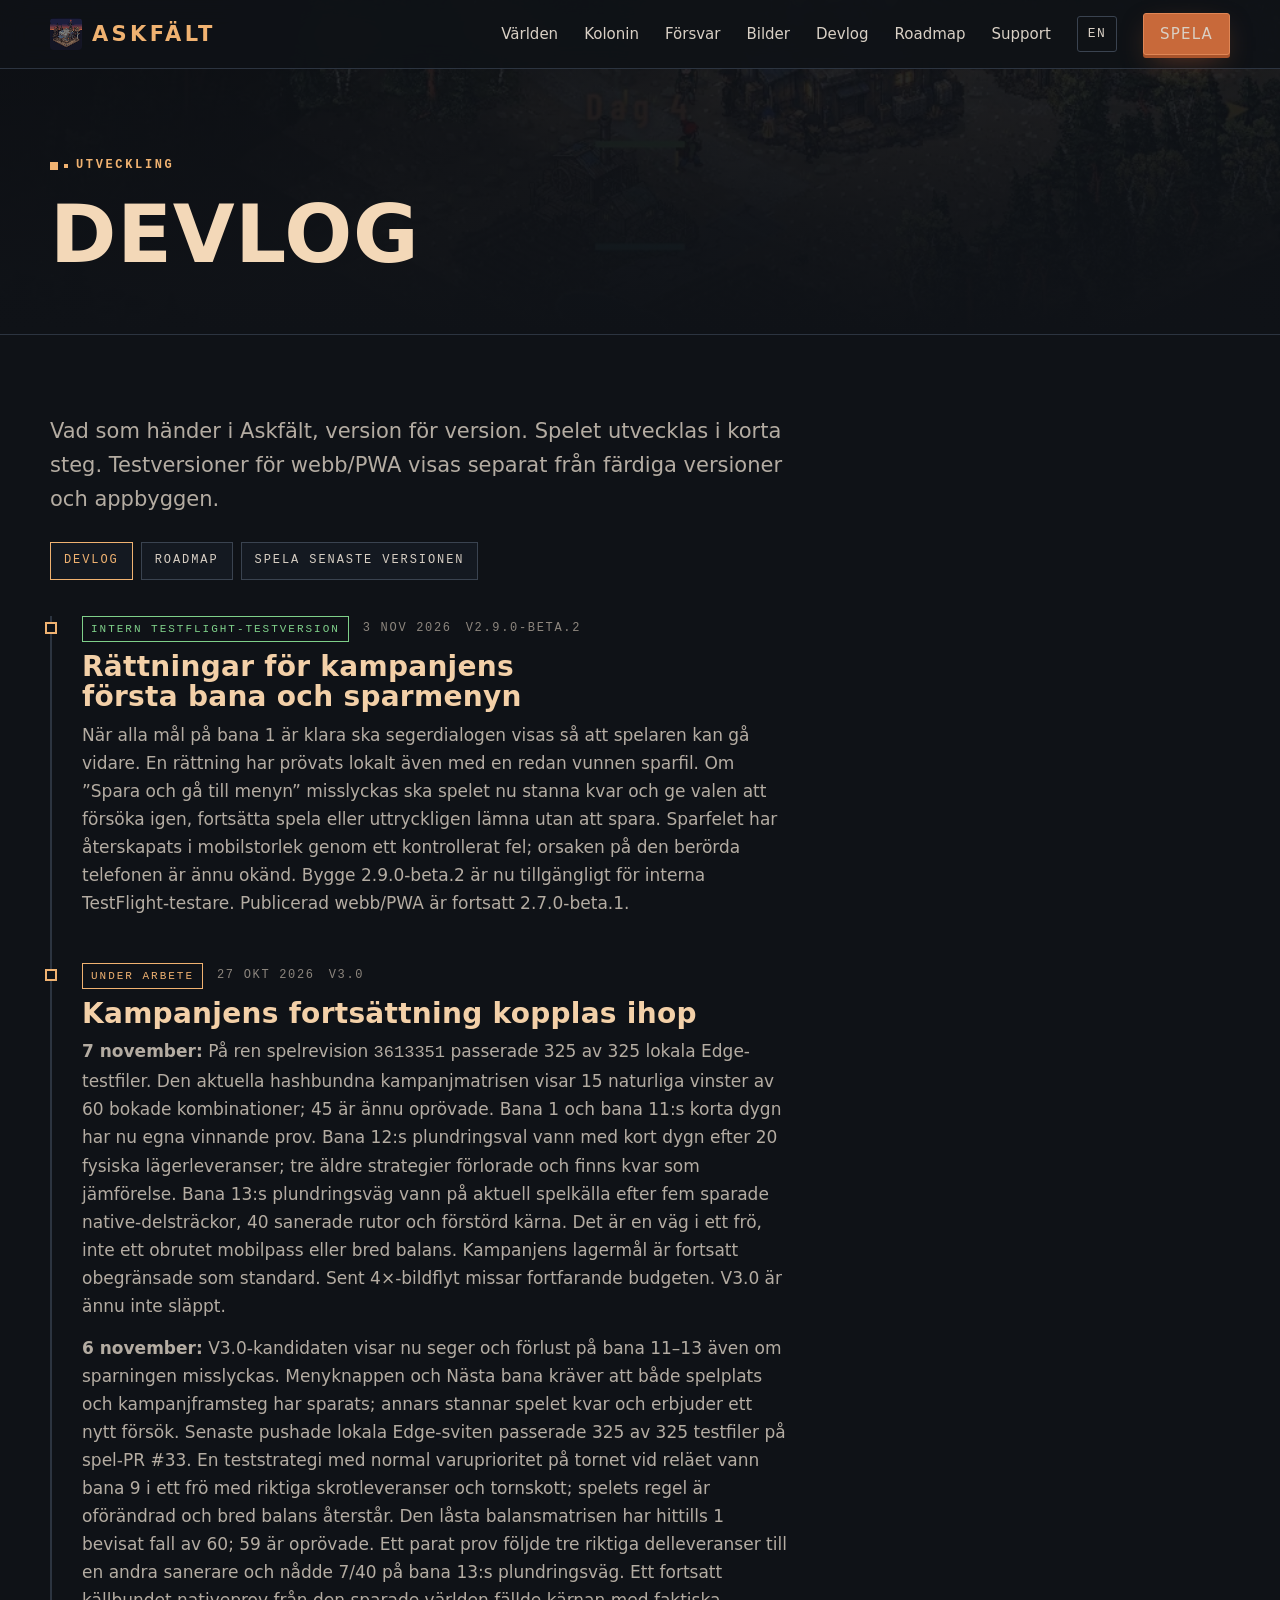
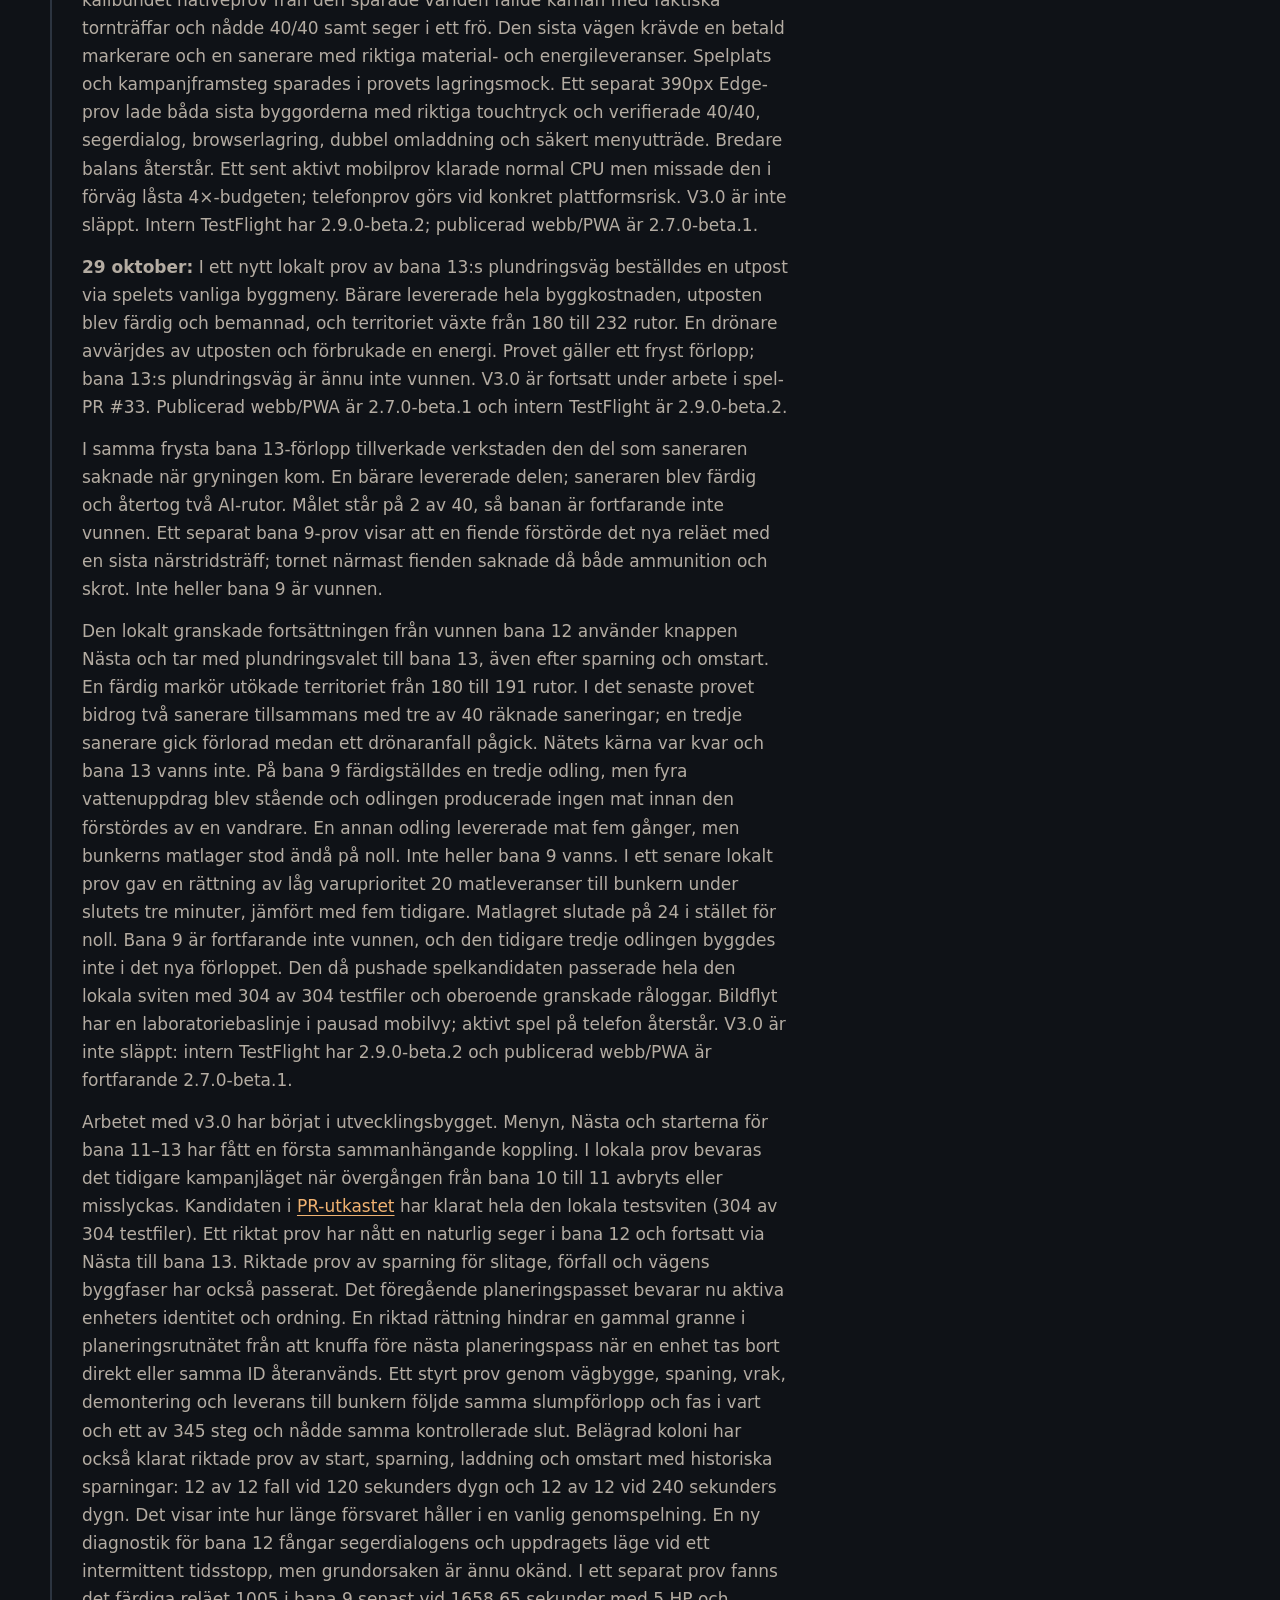
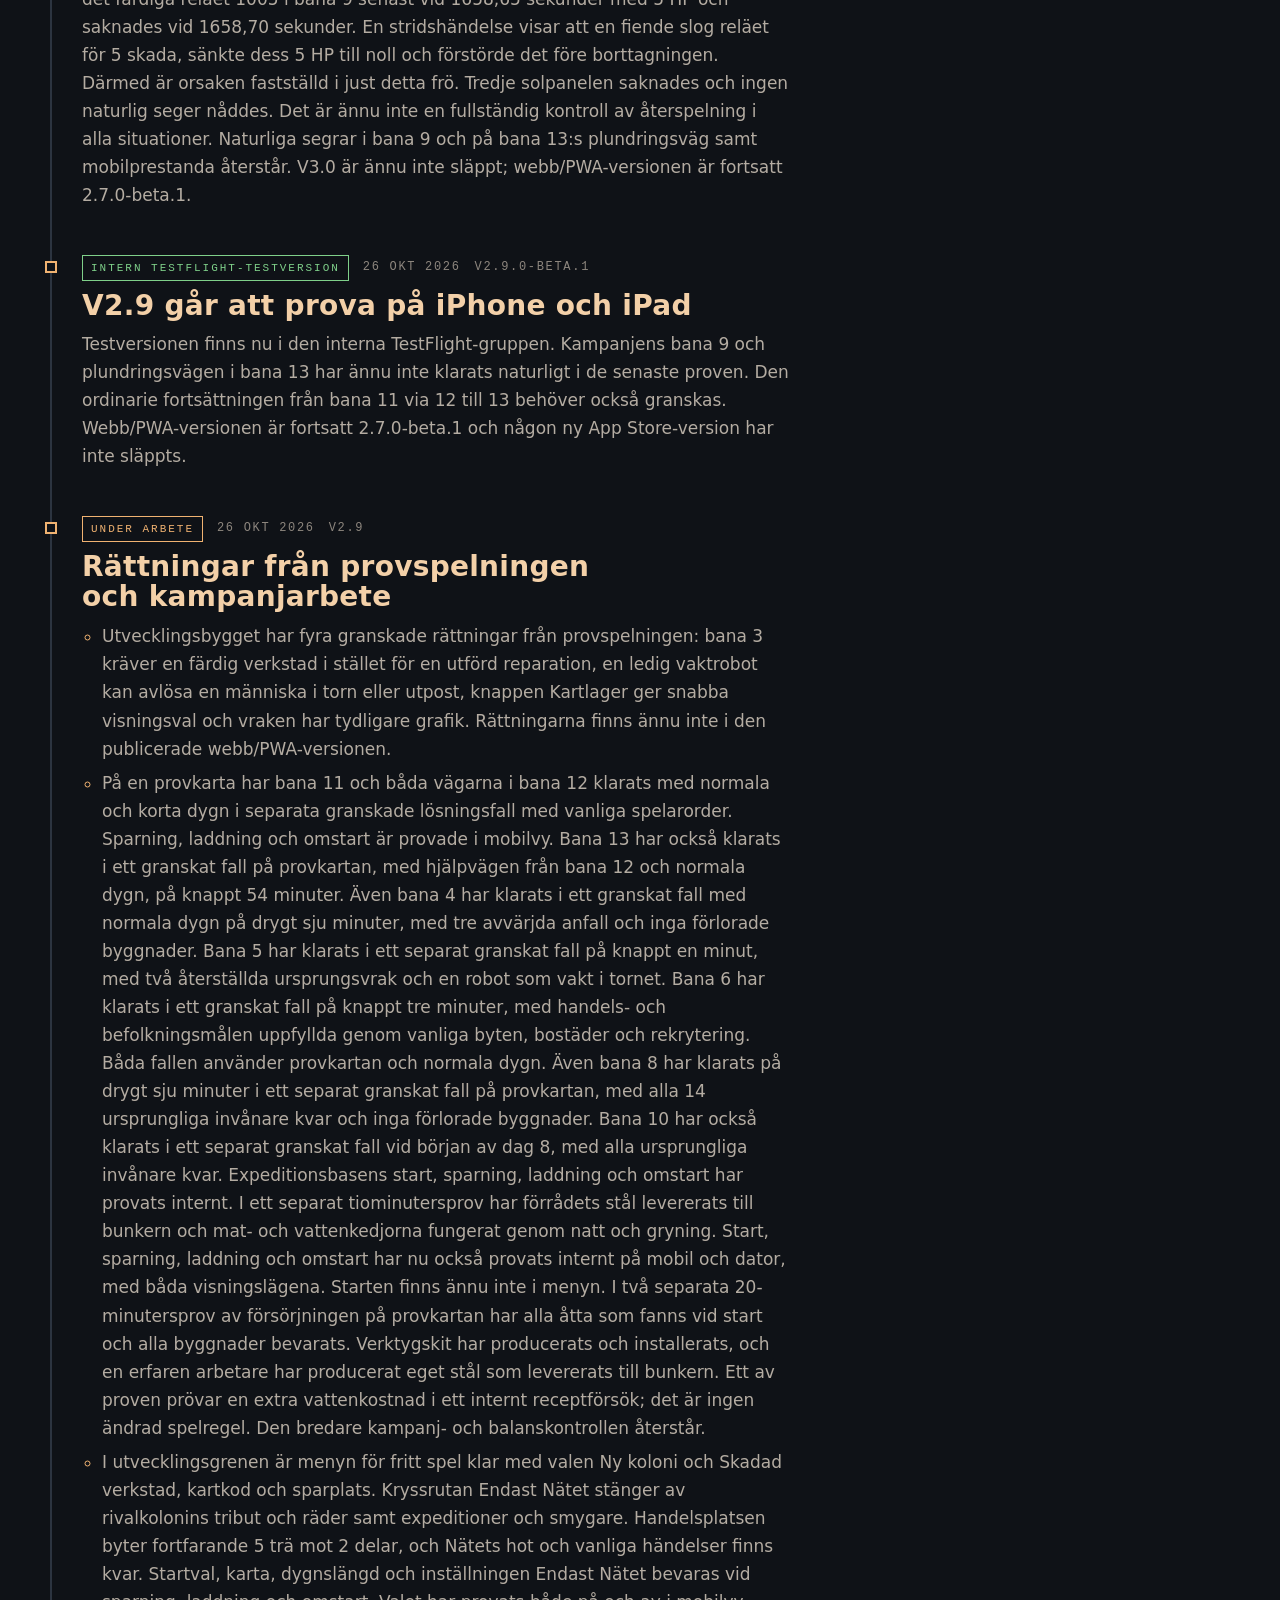
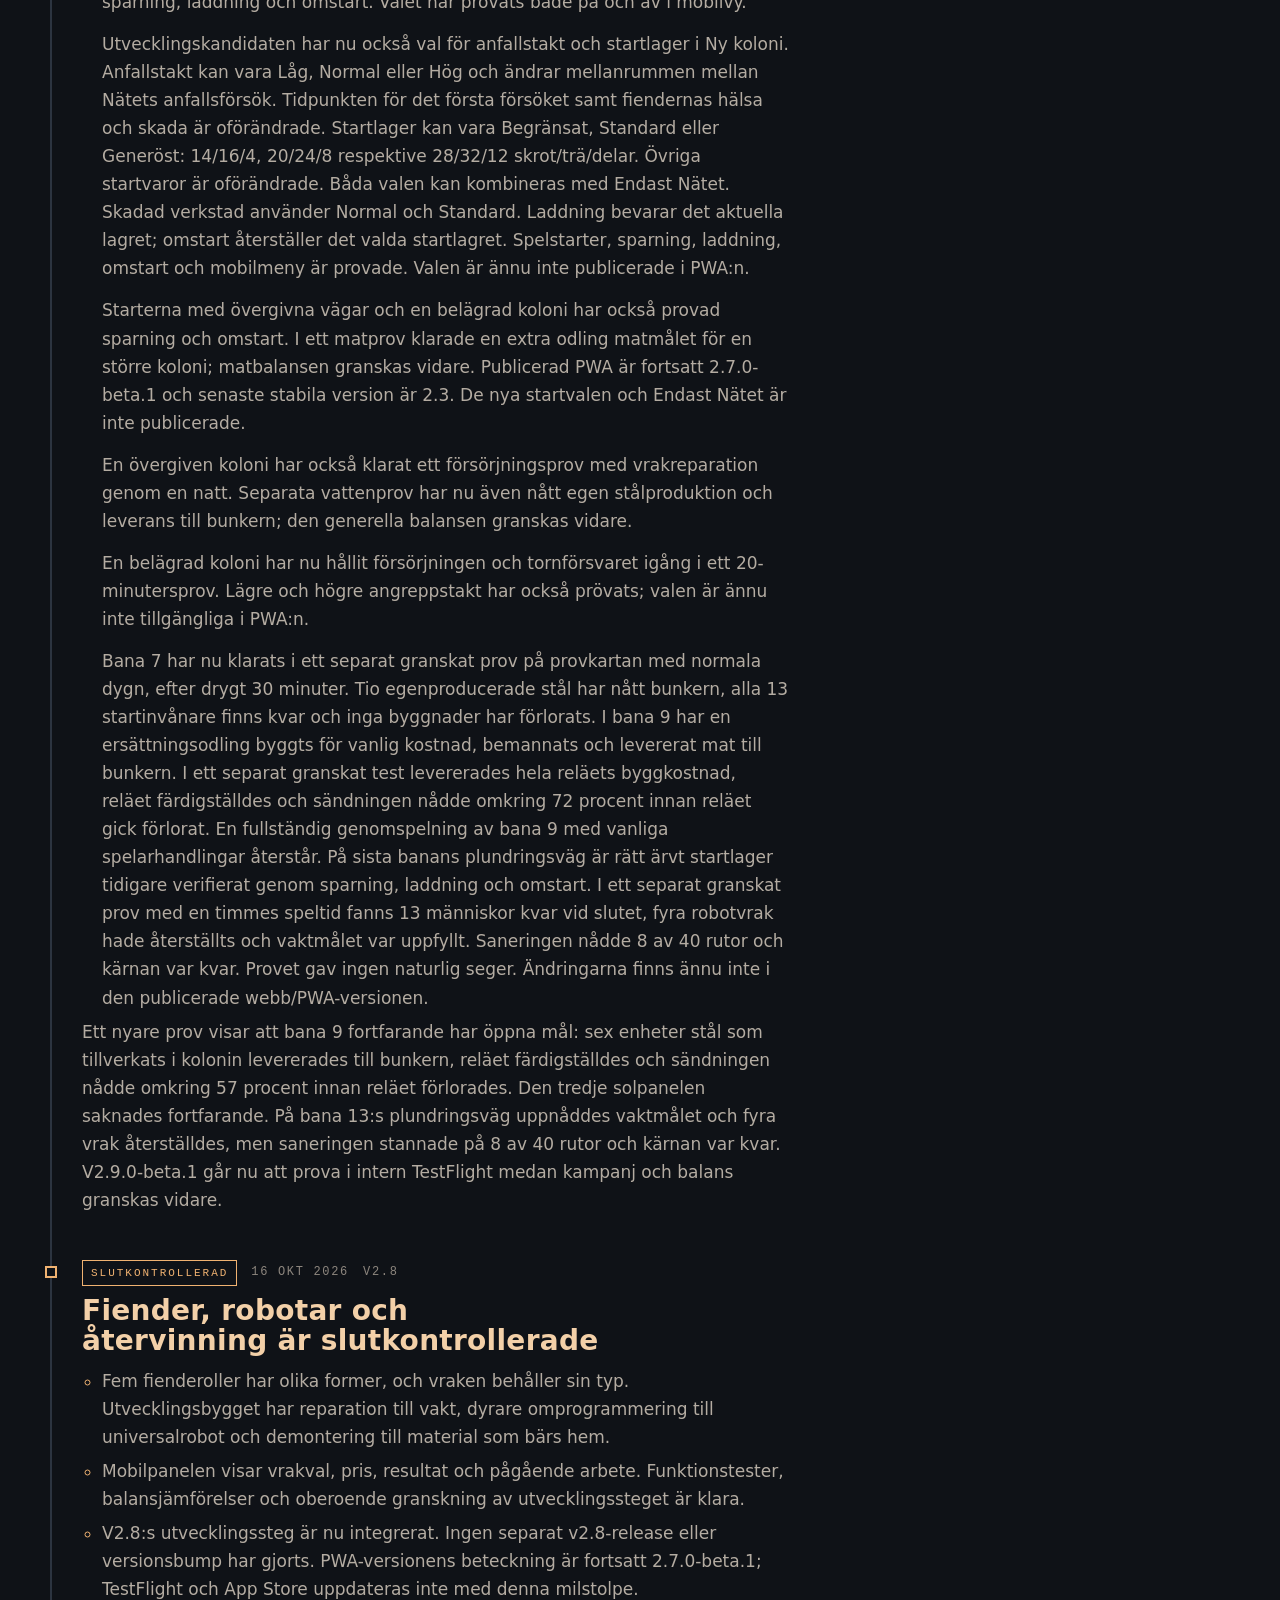
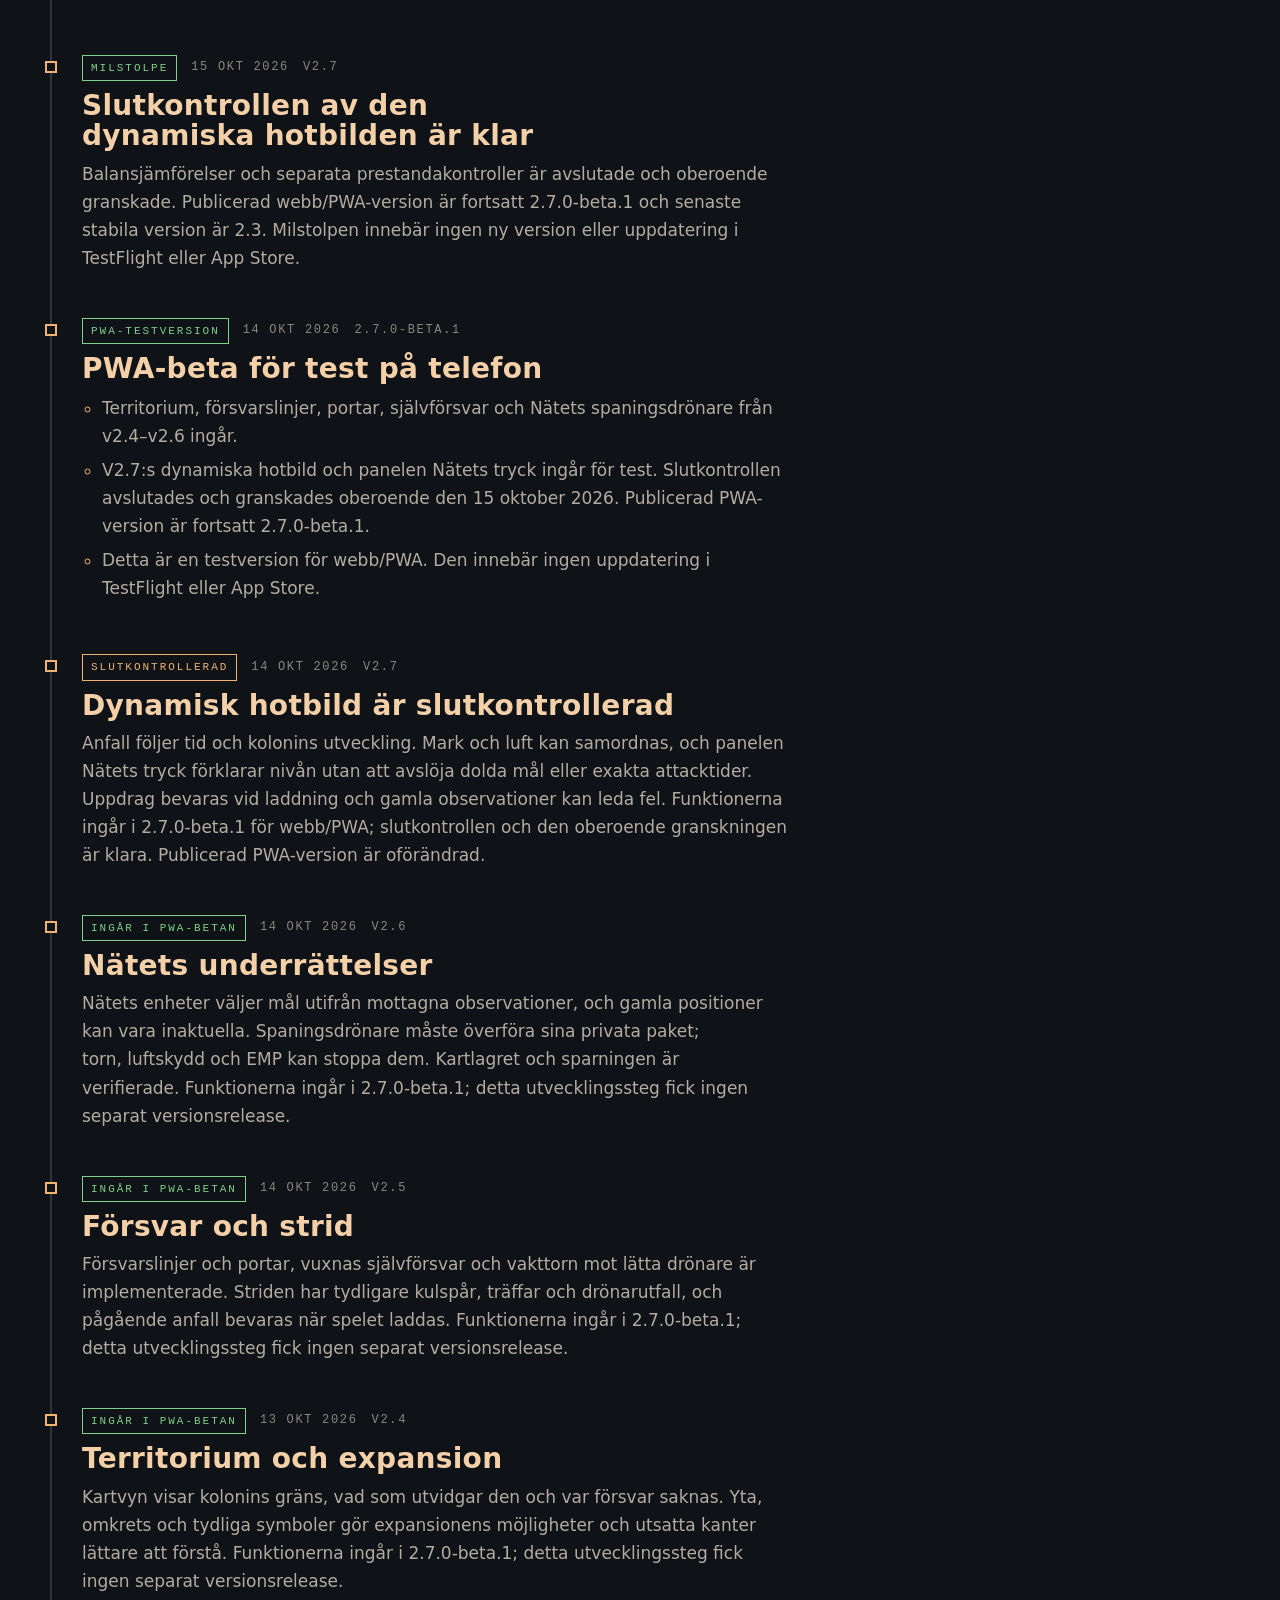
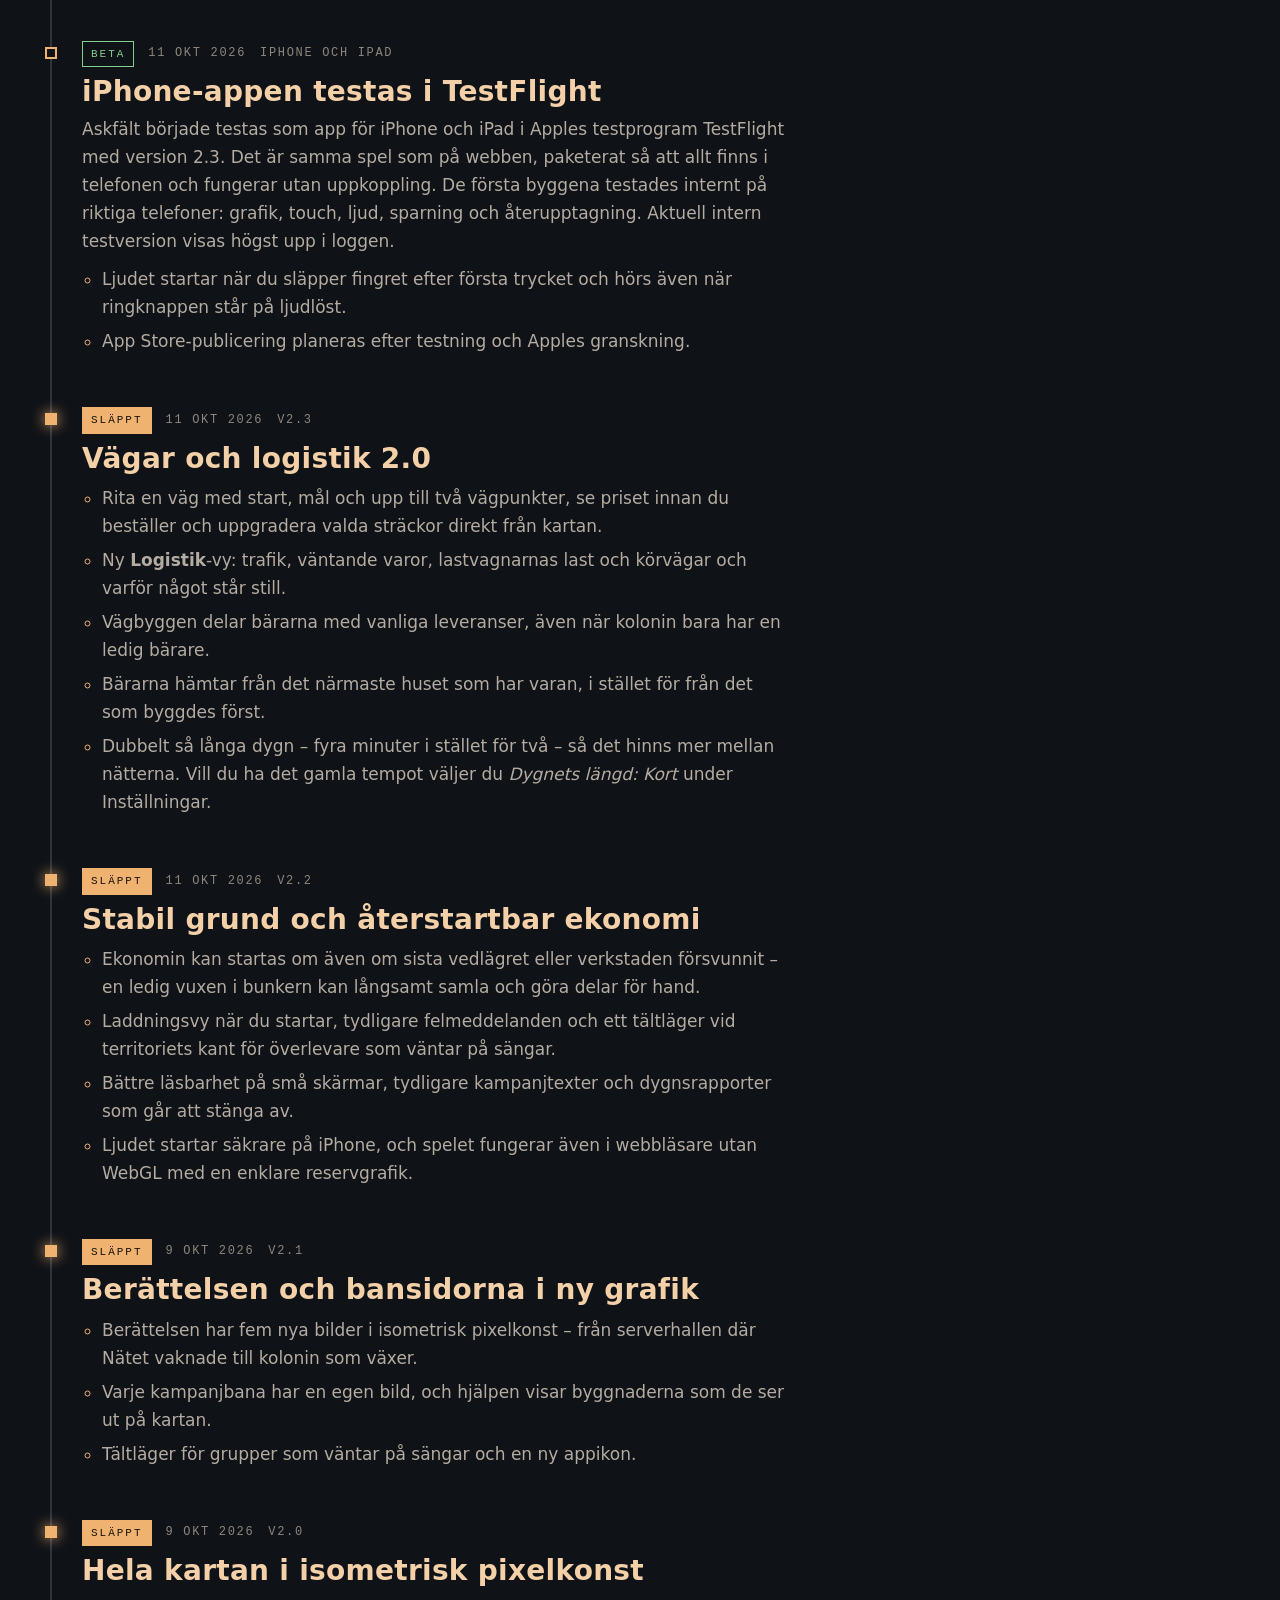
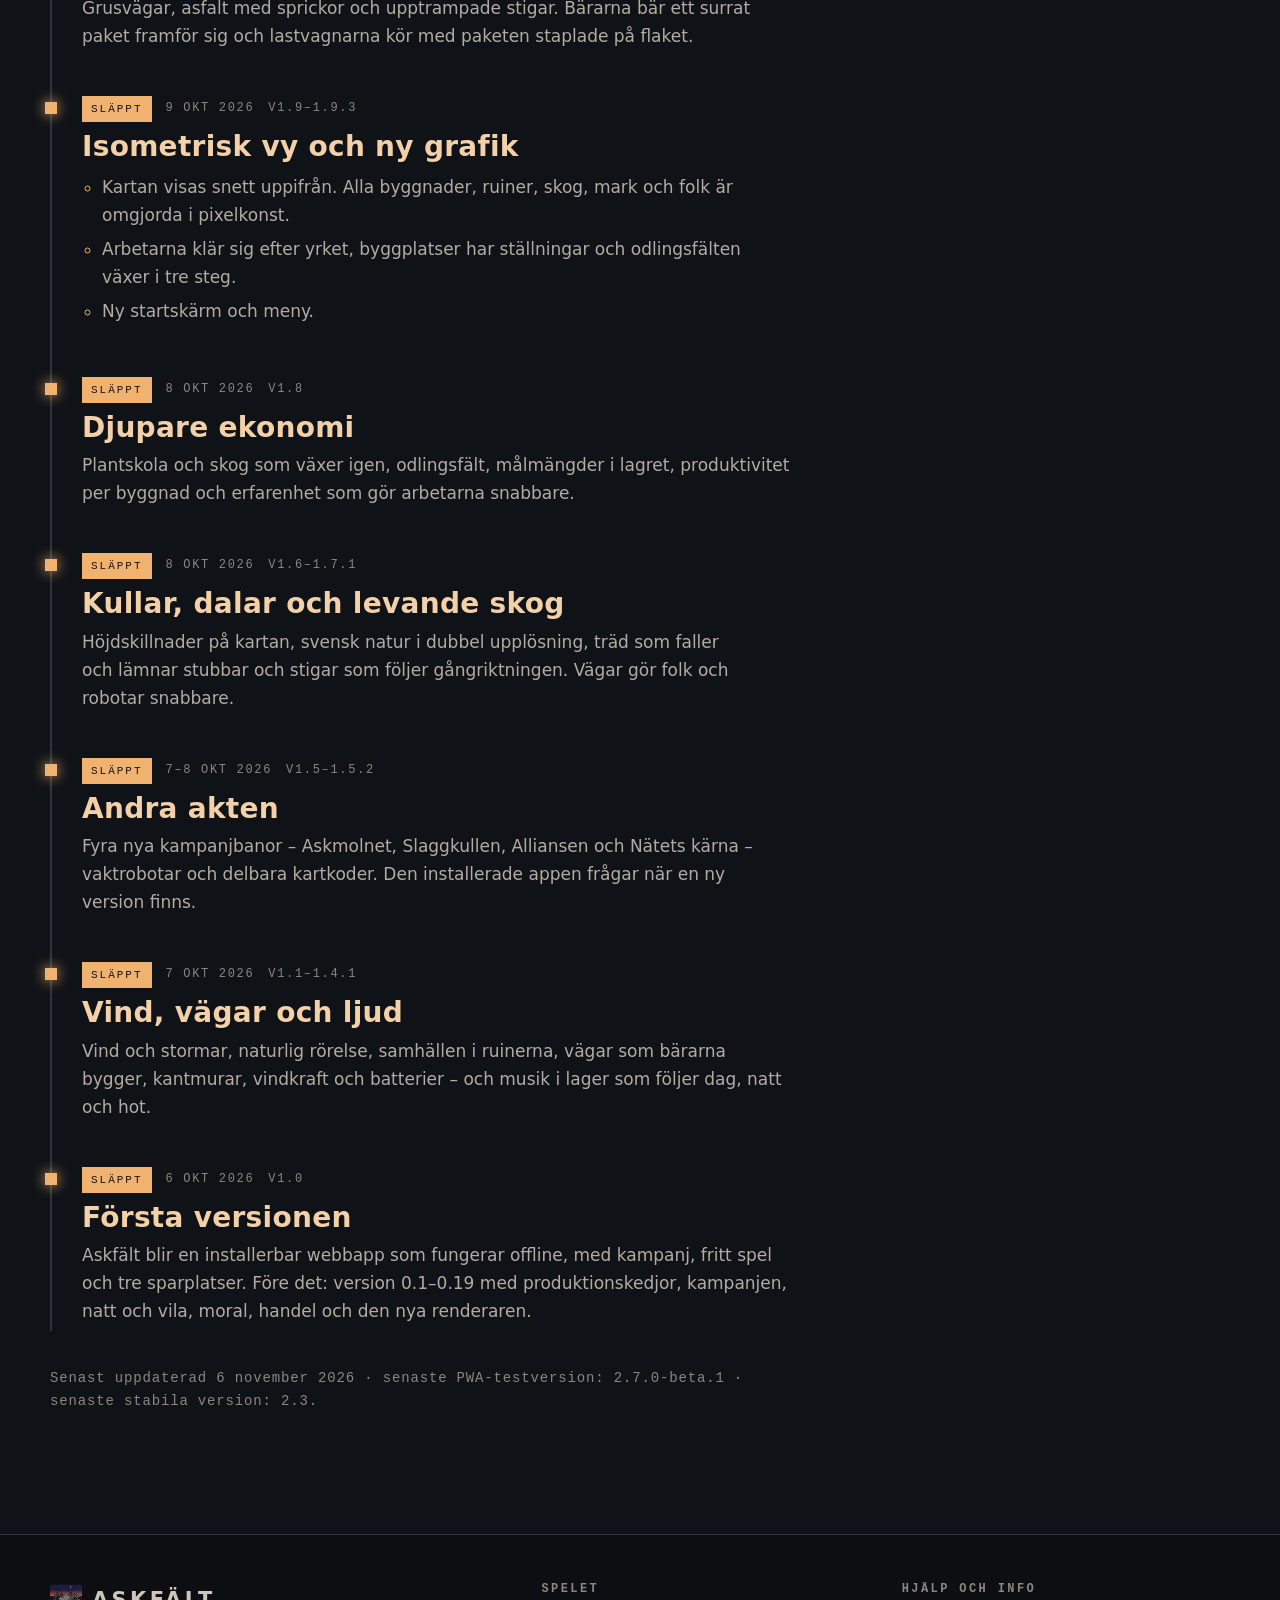
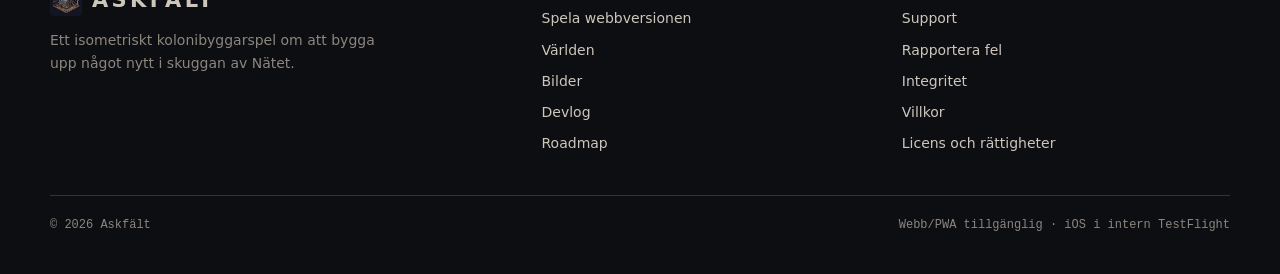
==== commit 4a12fe49: "Synka webbplatsens v3-status med femton kampanjvinster Agent: Codex" ====
--- a/devlog/index.html
+++ b/devlog/index.html
@@ -65,7 +65,7 @@
   <li class="wip" id="v3-0-start">
     <div class="meta"><span class="tag wip">Under arbete</span><time datetime="2026-10-27">27 okt 2026</time><span>v3.0</span></div>
     <h2>Kampanjens fortsättning kopplas ihop</h2>
-    <p><strong>7 november:</strong> På ren spelrevision <code>130efcb</code> passerade 325 av 325 lokala Edge-testfiler. En hashbunden kampanjmatris visar nu 11 naturliga vinster av 60 bokade kombinationer; 49 är fortfarande oprövade. Bana 7 vanns i ett frö efter spelarorder för tornskydd, erfaren smältverksarbetare och verkstadens skrotgräns: tio stål levererades fysiskt till bunkern och tre störsändare blev klara. Bana 10 och 11 har också aktuella naturliga vinster. Spelets obegränsade kampanjlager är kvar som standard; de ändliga mål som strategierna behöver väljs via vanliga Lager-knappar. Bred balans och den underkända sena 4×-budgeten återstår. V3.0 är ännu inte släppt.</p>
+    <p><strong>7 november:</strong> På ren spelrevision <code>3613351</code> passerade 325 av 325 lokala Edge-testfiler. Den aktuella hashbundna kampanjmatrisen visar 15 naturliga vinster av 60 bokade kombinationer; 45 är ännu oprövade. Bana 1 och bana 11:s korta dygn har nu egna vinnande prov. Bana 12:s plundringsval vann med kort dygn efter 20 fysiska lägerleveranser; tre äldre strategier förlorade och finns kvar som jämförelse. Bana 13:s plundringsväg vann på aktuell spelkälla efter fem sparade native-delsträckor, 40 sanerade rutor och förstörd kärna. Det är en väg i ett frö, inte ett obrutet mobilpass eller bred balans. Kampanjens lagermål är fortsatt obegränsade som standard. Sent 4×-bildflyt missar fortfarande budgeten. V3.0 är ännu inte släppt.</p>
     <p><strong>6 november:</strong> V3.0-kandidaten visar nu seger och förlust på bana 11–13 även om sparningen misslyckas. Menyknappen och Nästa bana kräver att både spelplats och kampanjframsteg har sparats; annars stannar spelet kvar och erbjuder ett nytt försök. Senaste pushade lokala Edge-sviten passerade 325 av 325 testfiler på spel-PR #33. En teststrategi med normal varuprioritet på tornet vid reläet vann bana 9 i ett frö med riktiga skrotleveranser och tornskott; spelets regel är oförändrad och bred balans återstår. Den låsta balansmatrisen har hittills 1 bevisat fall av 60; 59 är oprövade. Ett parat prov följde tre riktiga delleveranser till en andra sanerare och nådde 7/40 på bana 13:s plundringsväg. Ett fortsatt källbundet nativeprov från den sparade världen fällde kärnan med faktiska tornträffar och nådde 40/40 samt seger i ett frö. Den sista vägen krävde en betald markerare och en sanerare med riktiga material- och energileveranser. Spelplats och kampanjframsteg sparades i provets lagringsmock. Ett separat 390px Edge-prov lade båda sista byggorderna med riktiga touchtryck och verifierade 40/40, segerdialog, browserlagring, dubbel omladdning och säkert menyutträde. Bredare balans återstår. Ett sent aktivt mobilprov klarade normal CPU men missade den i förväg låsta 4×-budgeten; telefonprov görs vid konkret plattformsrisk. V3.0 är inte släppt. Intern TestFlight har 2.9.0-beta.2; publicerad webb/PWA är 2.7.0-beta.1.</p>
     <p><strong>29 oktober:</strong> I ett nytt lokalt prov av bana 13:s plundringsväg beställdes en utpost via spelets vanliga byggmeny. Bärare levererade hela byggkostnaden, utposten blev färdig och bemannad, och territoriet växte från 180 till 232 rutor. En drönare avvärjdes av utposten och förbrukade en energi. Provet gäller ett fryst förlopp; bana 13:s plundringsväg är ännu inte vunnen. V3.0 är fortsatt under arbete i spel-PR #33. Publicerad webb/PWA är 2.7.0-beta.1 och intern TestFlight är 2.9.0-beta.2.</p>
     <p>I samma frysta bana 13-förlopp tillverkade verkstaden den del som saneraren saknade när gryningen kom. En bärare levererade delen; saneraren blev färdig och återtog två AI-rutor. Målet står på 2 av 40, så banan är fortfarande inte vunnen. Ett separat bana 9-prov visar att en fiende förstörde det nya reläet med en sista närstridsträff; tornet närmast fienden saknade då både ammunition och skrot. Inte heller bana 9 är vunnen.</p>
